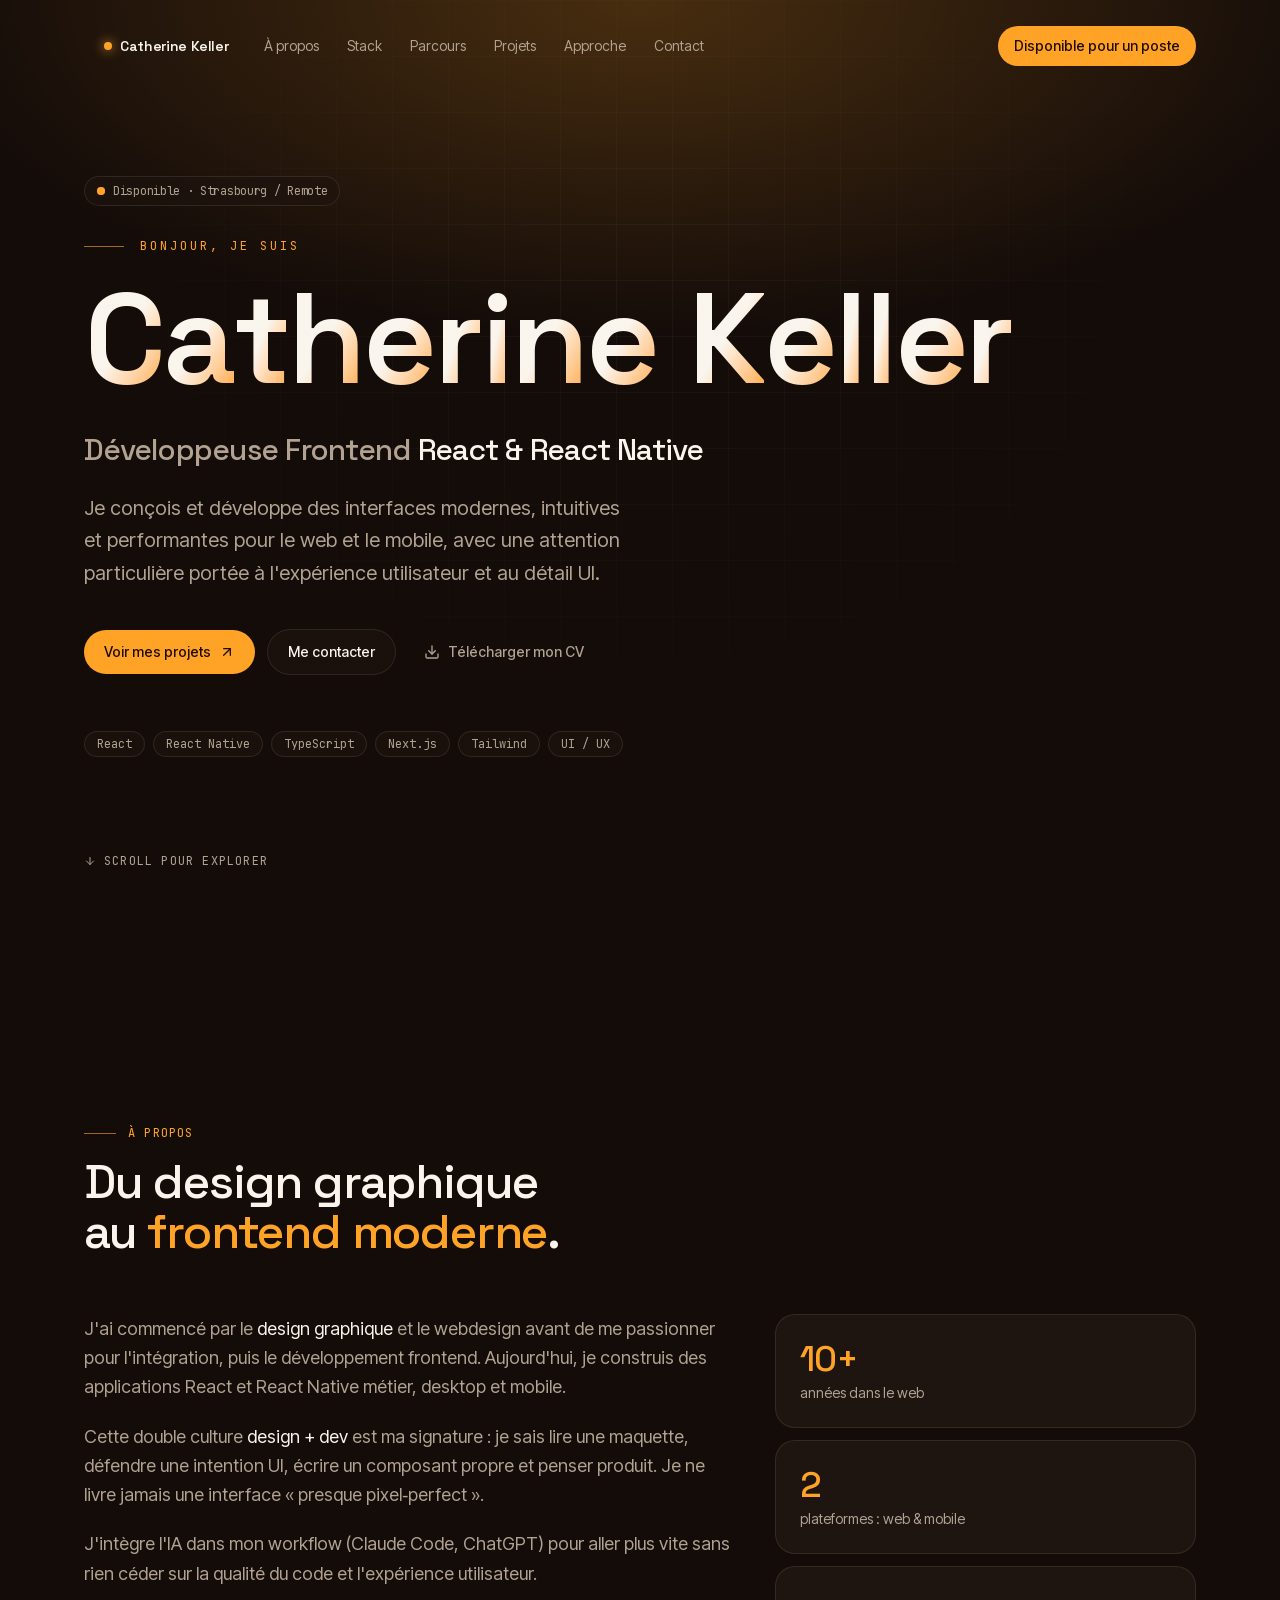
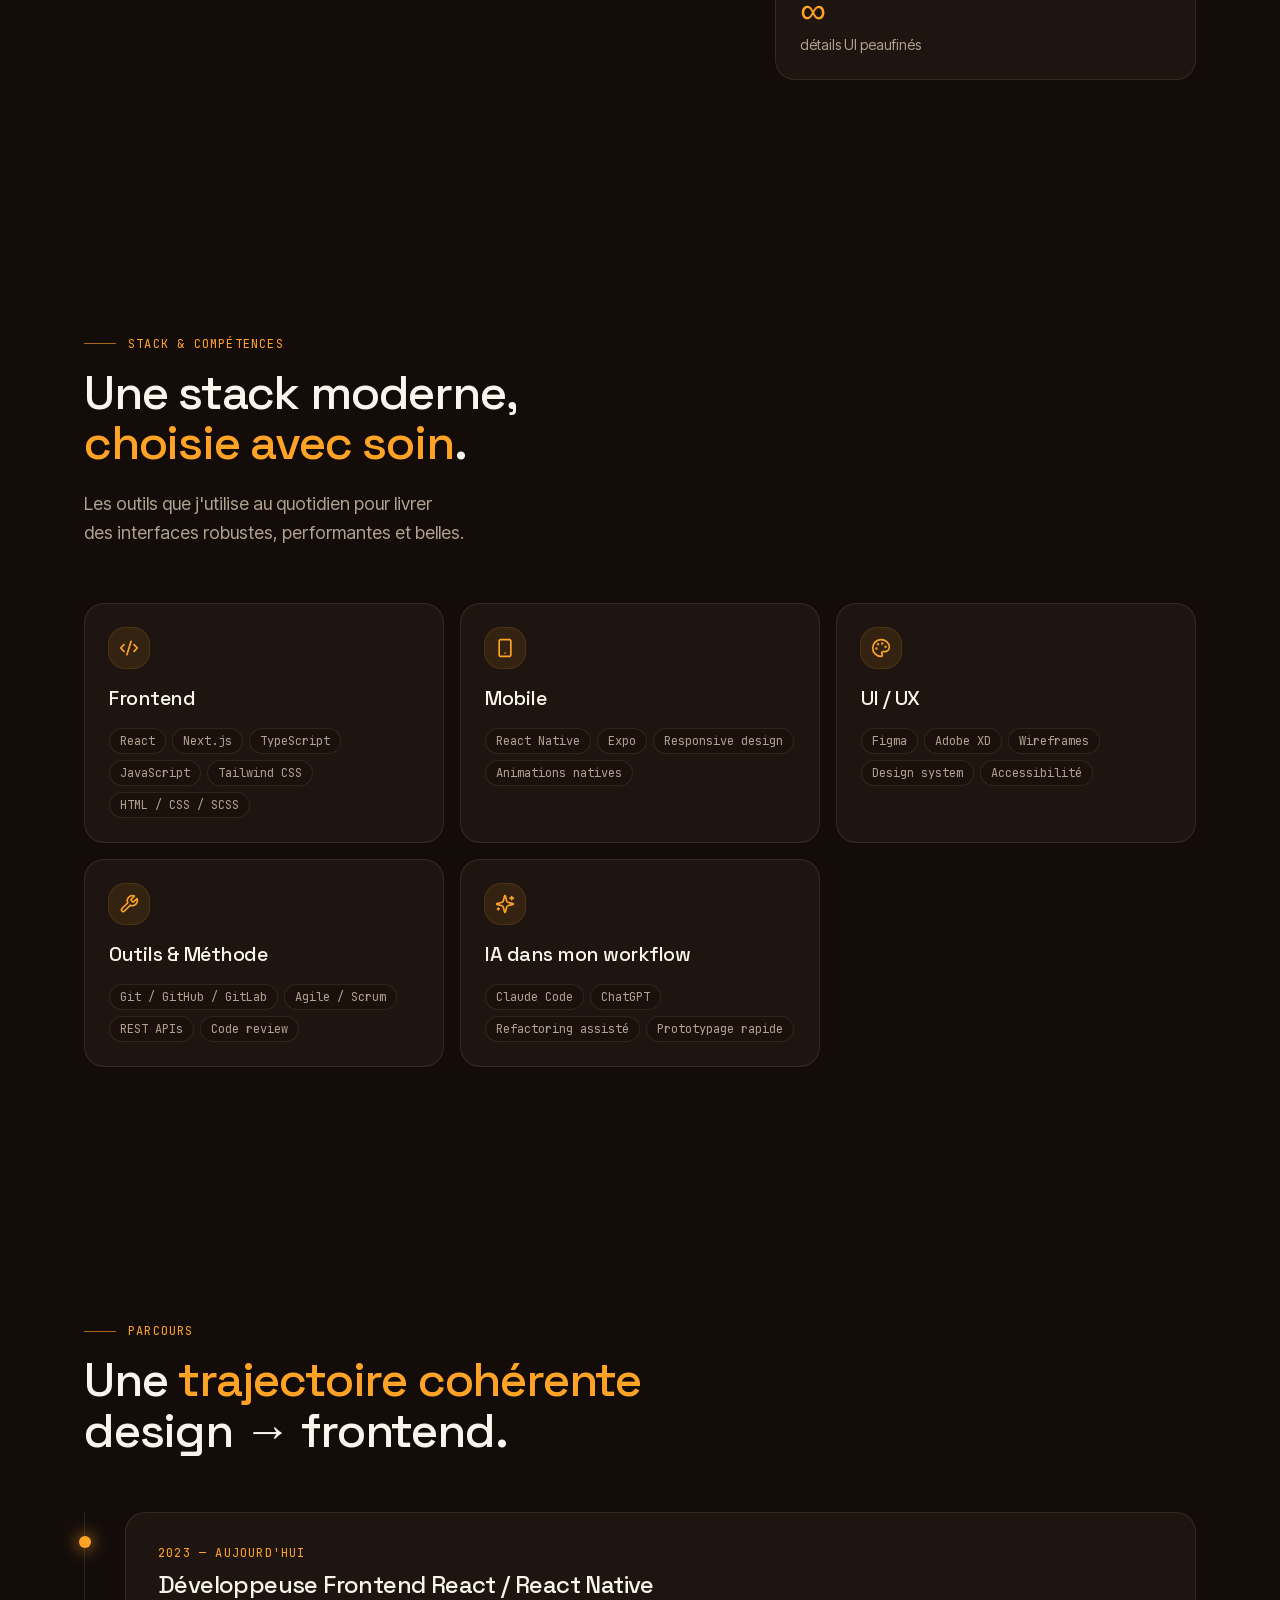
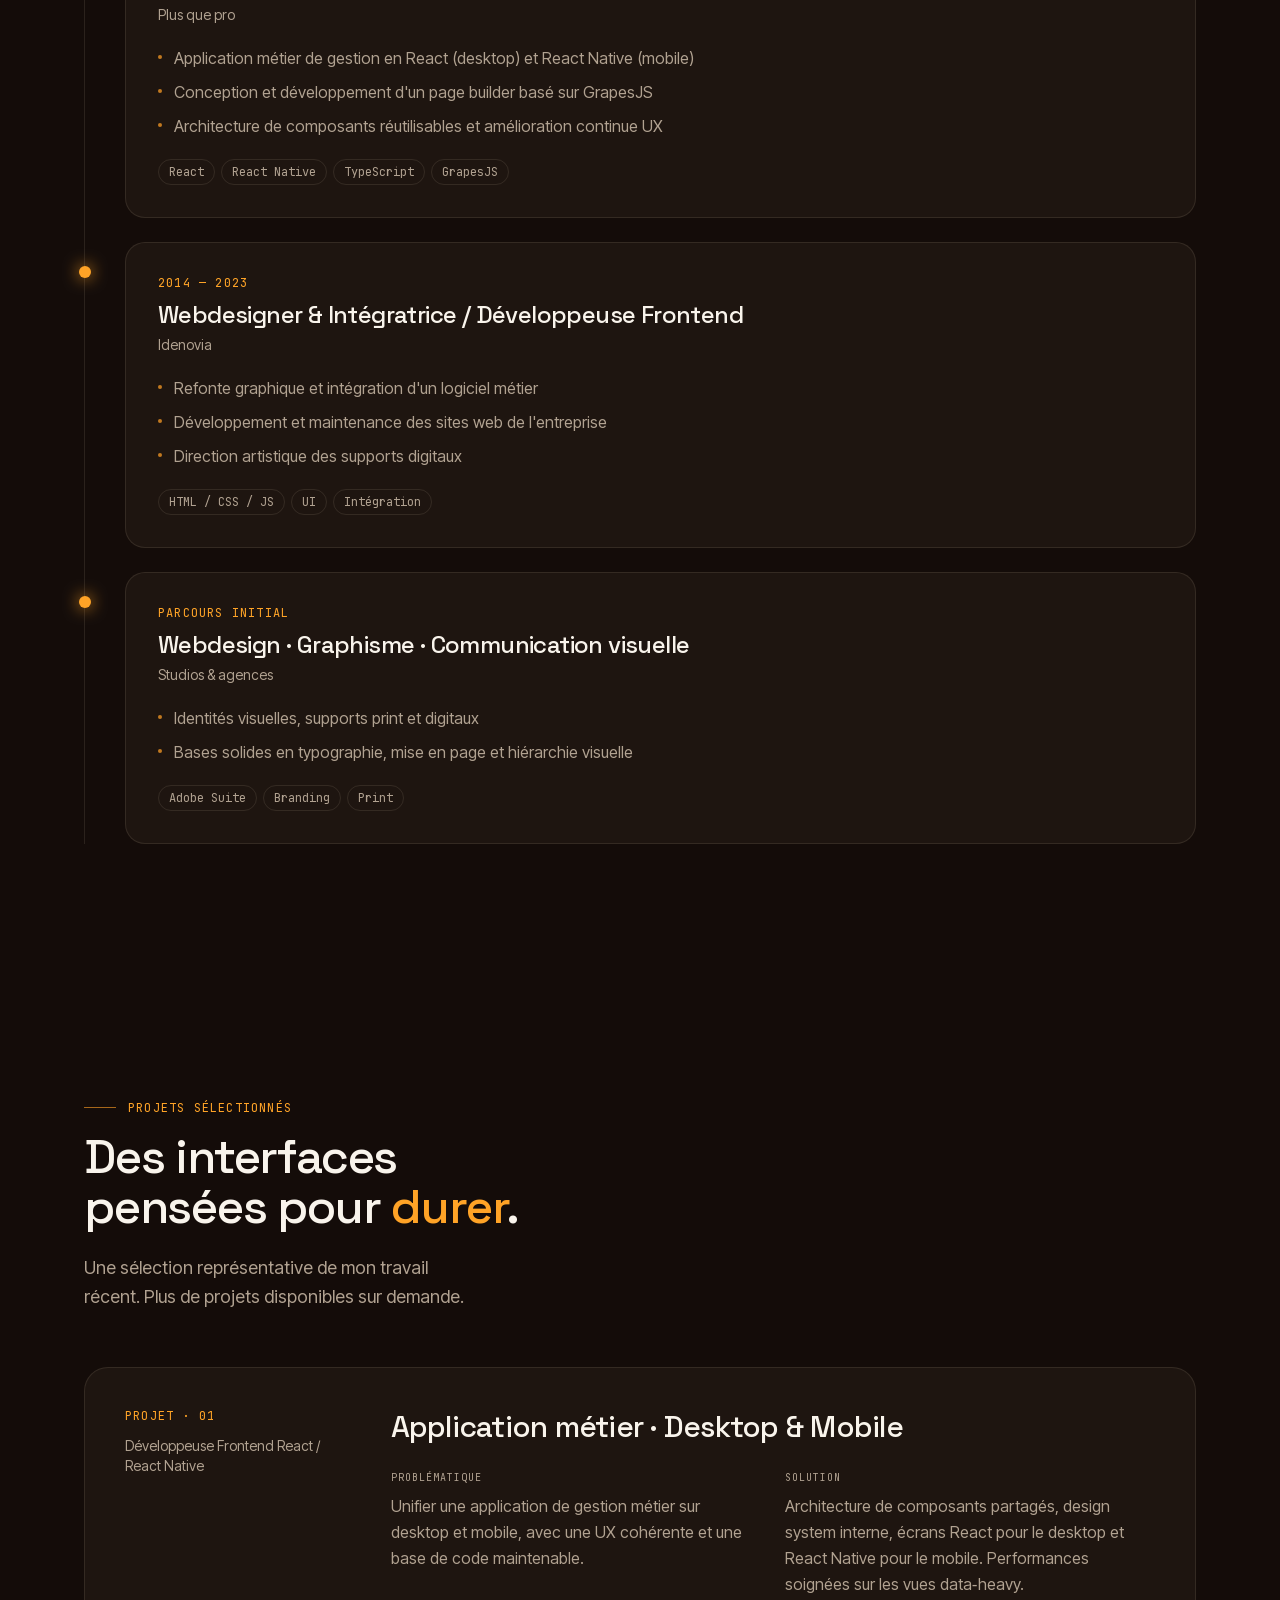
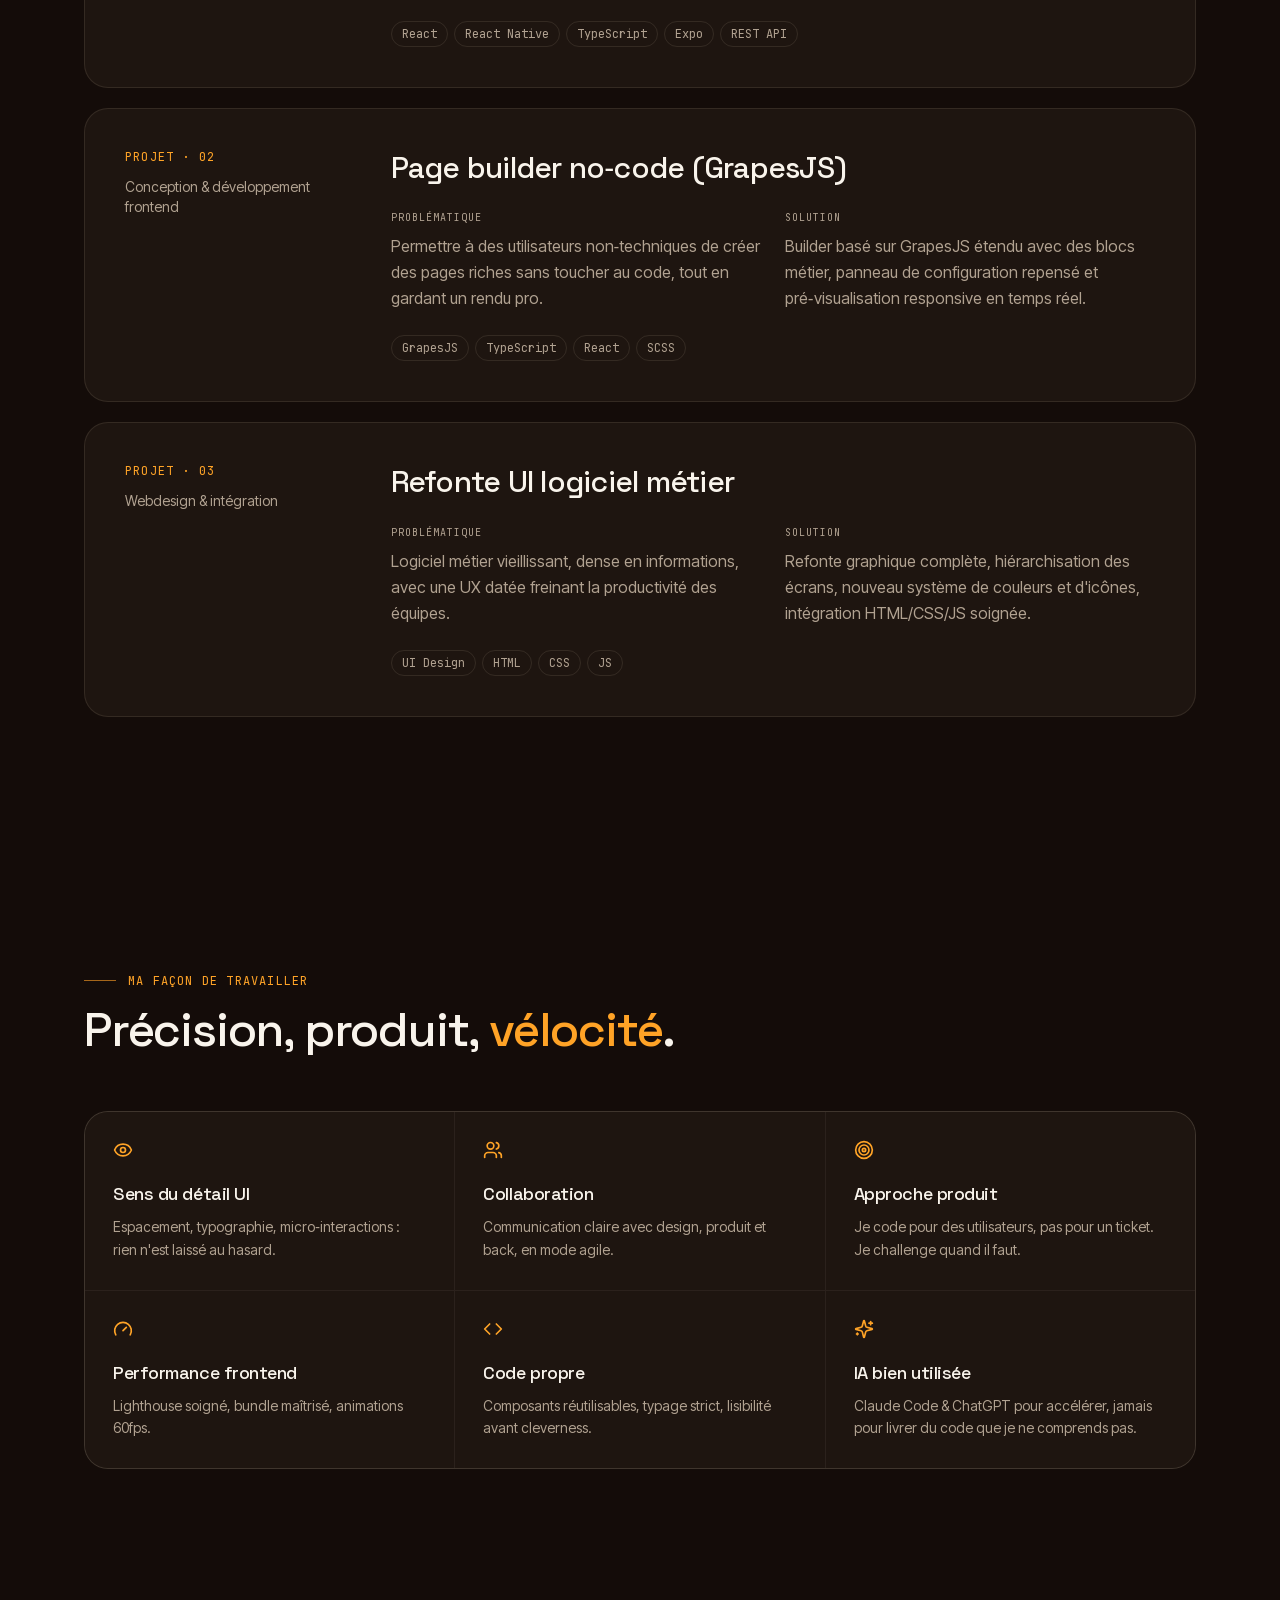
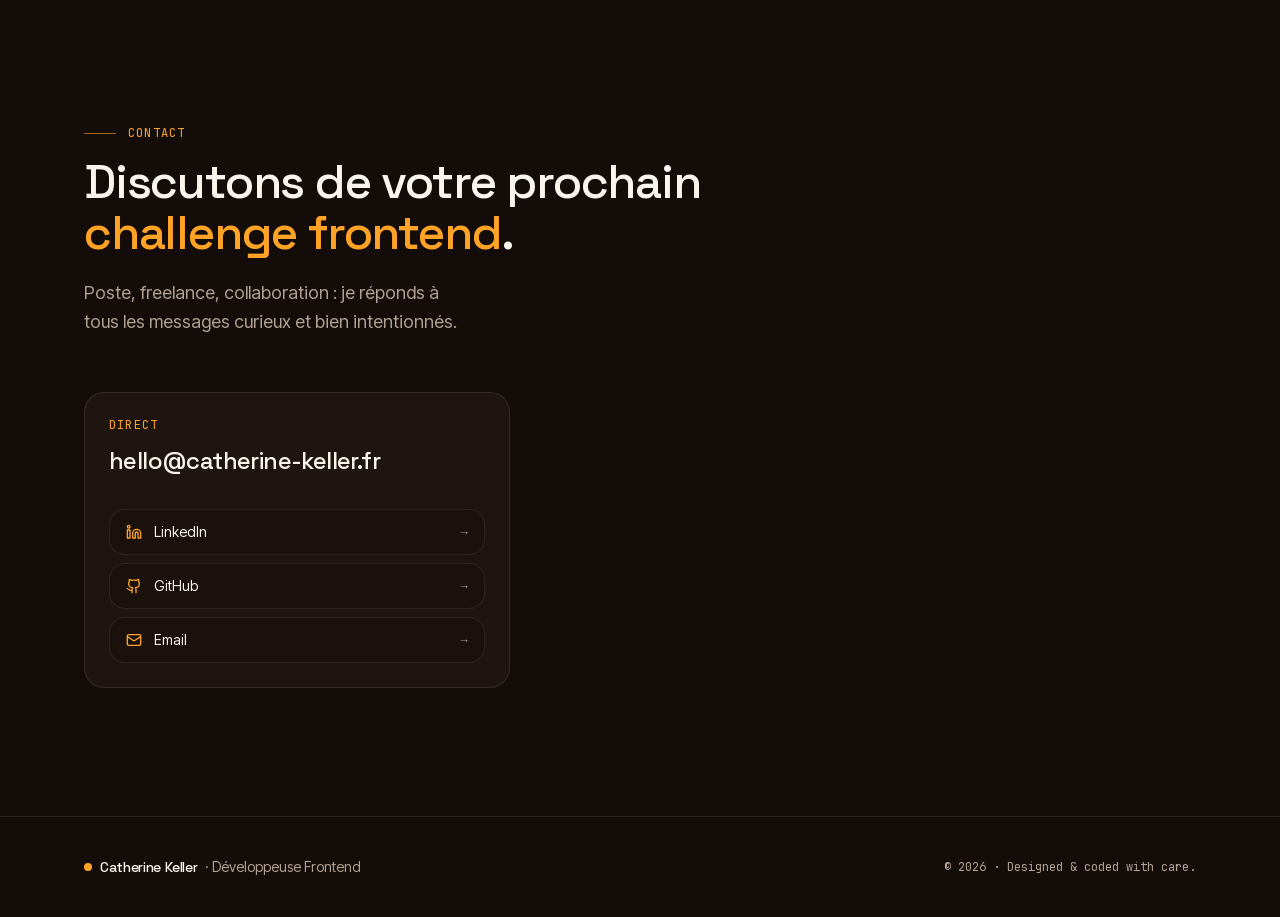
==== index.html @ ac1ab7ee "deploy" ====
<!DOCTYPE html><!--P5K2t6XSjUh06cWUoHFzq--><html lang="fr" class="__variable_c22fe1 __variable_cf896d __variable_e896d9"><head><meta charSet="utf-8"/><meta name="viewport" content="width=device-width, initial-scale=1"/><link rel="stylesheet" href="/_next/static/css/1a456ec81d548093.css" data-precedence="next"/><link rel="stylesheet" href="/_next/static/css/4a4f6c7b2b5b0bfa.css" data-precedence="next"/><link rel="preload" as="script" fetchPriority="low" href="/_next/static/chunks/webpack-dc6f586f8ed90c13.js"/><script src="/_next/static/chunks/4bd1b696-c023c6e3521b1417.js" async=""></script><script src="/_next/static/chunks/255-d47fd57964443afe.js" async=""></script><script src="/_next/static/chunks/main-app-84abf9d66a175f68.js" async=""></script><script src="/_next/static/chunks/542-03720f338c9b502b.js" async=""></script><script src="/_next/static/chunks/app/page-eb3edb262b27b949.js" async=""></script><title>Catherine Keller - Dévelopeuse Frontend</title><meta name="description" content="Développeuse Frontend React &amp; React Native. Strasbourg / Remote."/><meta property="og:title" content="Catherine Keller - Dévelopeuse Frontend"/><meta property="og:description" content="Développeuse Frontend React &amp; React Native basée à Strasbourg."/><meta name="twitter:card" content="summary"/><meta name="twitter:title" content="Catherine Keller - Dévelopeuse Frontend"/><meta name="twitter:description" content="Développeuse Frontend React &amp; React Native basée à Strasbourg."/><link rel="icon" href="/favicon.svg"/><script src="/_next/static/chunks/polyfills-42372ed130431b0a.js" noModule=""></script></head><body><div hidden=""><!--$--><!--/$--></div><header class="fixed inset-x-0 top-0 z-50 transition-all duration-300 py-5"><div class="mx-auto flex max-w-6xl items-center justify-between px-5"><div class="flex items-center gap-6 rounded-full px-5 py-2.5 transition-all bg-transparent"><a href="#top" class="flex items-center gap-2 font-display text-sm font-semibold"><span class="size-2 rounded-full bg-primary shadow-[0_0_12px_var(--color-primary)]"></span><span>Catherine Keller</span></a><nav class="hidden items-center gap-1 md:flex"><a href="#about" class="rounded-full px-3 py-1.5 text-sm text-muted-foreground transition-colors hover:bg-surface-elevated hover:text-foreground">À propos</a><a href="#stack" class="rounded-full px-3 py-1.5 text-sm text-muted-foreground transition-colors hover:bg-surface-elevated hover:text-foreground">Stack</a><a href="#experience" class="rounded-full px-3 py-1.5 text-sm text-muted-foreground transition-colors hover:bg-surface-elevated hover:text-foreground">Parcours</a><a href="#work" class="rounded-full px-3 py-1.5 text-sm text-muted-foreground transition-colors hover:bg-surface-elevated hover:text-foreground">Projets</a><a href="#approach" class="rounded-full px-3 py-1.5 text-sm text-muted-foreground transition-colors hover:bg-surface-elevated hover:text-foreground">Approche</a><a href="#contact" class="rounded-full px-3 py-1.5 text-sm text-muted-foreground transition-colors hover:bg-surface-elevated hover:text-foreground">Contact</a></nav></div><a href="#contact" class="hidden rounded-full bg-primary px-4 py-2.5 text-sm font-medium text-primary-foreground transition-all hover:shadow-[0_0_24px_var(--color-primary)] md:inline-flex">Disponible pour un poste</a></div></header><main><section id="top" class="relative overflow-hidden pt-36 pb-24 md:pt-44 md:pb-32"><div class="absolute inset-0 grid-bg" aria-hidden="true"></div><div class="absolute inset-x-0 top-0 h-[800px]" style="background:var(--gradient-hero)" aria-hidden="true"></div><div class="relative mx-auto max-w-6xl px-5"><div class="mb-8 inline-flex items-center gap-2 rounded-full border border-hairline bg-surface/60 px-3 py-1.5 backdrop-blur-md" style="opacity:0;transform:translateY(8px)"><span class="relative flex size-2"><span class="absolute inline-flex h-full w-full animate-ping rounded-full bg-primary opacity-60"></span><span class="relative inline-flex size-2 rounded-full bg-primary"></span></span><span class="font-mono text-xs tracking-tight text-muted-foreground">Disponible · Strasbourg / Remote</span></div><div class="mb-6 flex items-center gap-4" style="opacity:0"><span class="h-px w-10 bg-primary/60"></span><span class="font-mono text-xs uppercase tracking-[0.25em] text-primary">Bonjour, je suis</span></div><h1 aria-label="Catherine Keller" class="font-display text-balance text-[15vw] font-semibold leading-[0.95] tracking-tight sm:text-7xl md:text-8xl lg:text-[128px]"><span class="mr-[0.25em] inline-block whitespace-nowrap"><span class="inline-block bg-gradient-to-br from-foreground via-foreground to-primary bg-clip-text text-transparent" style="opacity:0;transform:translateY(110%)">C</span><span class="inline-block bg-gradient-to-br from-foreground via-foreground to-primary bg-clip-text text-transparent" style="opacity:0;transform:translateY(110%)">a</span><span class="inline-block bg-gradient-to-br from-foreground via-foreground to-primary bg-clip-text text-transparent" style="opacity:0;transform:translateY(110%)">t</span><span class="inline-block bg-gradient-to-br from-foreground via-foreground to-primary bg-clip-text text-transparent" style="opacity:0;transform:translateY(110%)">h</span><span class="inline-block bg-gradient-to-br from-foreground via-foreground to-primary bg-clip-text text-transparent" style="opacity:0;transform:translateY(110%)">e</span><span class="inline-block bg-gradient-to-br from-foreground via-foreground to-primary bg-clip-text text-transparent" style="opacity:0;transform:translateY(110%)">r</span><span class="inline-block bg-gradient-to-br from-foreground via-foreground to-primary bg-clip-text text-transparent" style="opacity:0;transform:translateY(110%)">i</span><span class="inline-block bg-gradient-to-br from-foreground via-foreground to-primary bg-clip-text text-transparent" style="opacity:0;transform:translateY(110%)">n</span><span class="inline-block bg-gradient-to-br from-foreground via-foreground to-primary bg-clip-text text-transparent" style="opacity:0;transform:translateY(110%)">e</span></span><span class="mr-[0.25em] inline-block whitespace-nowrap"><span class="inline-block bg-gradient-to-br from-foreground via-foreground to-primary bg-clip-text text-transparent" style="opacity:0;transform:translateY(110%)">K</span><span class="inline-block bg-gradient-to-br from-foreground via-foreground to-primary bg-clip-text text-transparent" style="opacity:0;transform:translateY(110%)">e</span><span class="inline-block bg-gradient-to-br from-foreground via-foreground to-primary bg-clip-text text-transparent" style="opacity:0;transform:translateY(110%)">l</span><span class="inline-block bg-gradient-to-br from-foreground via-foreground to-primary bg-clip-text text-transparent" style="opacity:0;transform:translateY(110%)">l</span><span class="inline-block bg-gradient-to-br from-foreground via-foreground to-primary bg-clip-text text-transparent" style="opacity:0;transform:translateY(110%)">e</span><span class="inline-block bg-gradient-to-br from-foreground via-foreground to-primary bg-clip-text text-transparent" style="opacity:0;transform:translateY(110%)">r</span></span></h1><div class="mt-8 font-display text-2xl font-medium tracking-tight text-muted-foreground md:text-3xl" style="opacity:0;transform:translateY(16px)">Développeuse Frontend<!-- --> <span class="text-foreground">React &amp; React Native</span></div><p class="mt-6 max-w-2xl text-balance text-lg leading-relaxed text-muted-foreground md:text-xl" style="opacity:0;transform:translateY(16px)">Je conçois et développe des interfaces modernes, intuitives et performantes pour le web et le mobile, avec une attention particulière portée à l&#x27;expérience utilisateur et au détail UI.</p><div class="mt-10 flex flex-wrap items-center gap-3" style="opacity:0;transform:translateY(16px)"><a href="#work" class="group inline-flex items-center gap-2 rounded-full bg-primary px-5 py-3 text-sm font-medium text-primary-foreground transition-all hover:shadow-[0_0_32px_var(--color-primary)]">Voir mes projets<svg xmlns="http://www.w3.org/2000/svg" width="24" height="24" viewBox="0 0 24 24" fill="none" stroke="currentColor" stroke-width="2" stroke-linecap="round" stroke-linejoin="round" class="lucide lucide-arrow-up-right size-4 transition-transform group-hover:translate-x-0.5 group-hover:-translate-y-0.5"><path d="M7 7h10v10"></path><path d="M7 17 17 7"></path></svg></a><a href="#contact" class="inline-flex items-center gap-2 rounded-full border border-hairline bg-surface/60 px-5 py-3 text-sm font-medium backdrop-blur-md transition-colors hover:bg-surface-elevated">Me contacter</a><a href="/catherine-keller-developpeuse-frontend.pdf" class="inline-flex items-center gap-2 rounded-full px-4 py-3 text-sm font-medium text-muted-foreground transition-colors hover:text-foreground"><svg xmlns="http://www.w3.org/2000/svg" width="24" height="24" viewBox="0 0 24 24" fill="none" stroke="currentColor" stroke-width="2" stroke-linecap="round" stroke-linejoin="round" class="lucide lucide-download size-4"><path d="M21 15v4a2 2 0 0 1-2 2H5a2 2 0 0 1-2-2v-4"></path><polyline points="7 10 12 15 17 10"></polyline><line x1="12" x2="12" y1="15" y2="3"></line></svg> Télécharger mon CV</a></div><div class="mt-14 flex flex-wrap gap-2" style="opacity:0"><span class="rounded-full border border-hairline bg-surface/60 px-3 py-1 font-mono text-xs text-muted-foreground backdrop-blur-md" style="opacity:0;transform:translateY(8px)">React</span><span class="rounded-full border border-hairline bg-surface/60 px-3 py-1 font-mono text-xs text-muted-foreground backdrop-blur-md" style="opacity:0;transform:translateY(8px)">React Native</span><span class="rounded-full border border-hairline bg-surface/60 px-3 py-1 font-mono text-xs text-muted-foreground backdrop-blur-md" style="opacity:0;transform:translateY(8px)">TypeScript</span><span class="rounded-full border border-hairline bg-surface/60 px-3 py-1 font-mono text-xs text-muted-foreground backdrop-blur-md" style="opacity:0;transform:translateY(8px)">Next.js</span><span class="rounded-full border border-hairline bg-surface/60 px-3 py-1 font-mono text-xs text-muted-foreground backdrop-blur-md" style="opacity:0;transform:translateY(8px)">Tailwind</span><span class="rounded-full border border-hairline bg-surface/60 px-3 py-1 font-mono text-xs text-muted-foreground backdrop-blur-md" style="opacity:0;transform:translateY(8px)">UI / UX</span></div><div class="mt-24 flex items-center gap-2 font-mono text-xs uppercase tracking-widest text-muted-foreground"><svg xmlns="http://www.w3.org/2000/svg" width="24" height="24" viewBox="0 0 24 24" fill="none" stroke="currentColor" stroke-width="2" stroke-linecap="round" stroke-linejoin="round" class="lucide lucide-arrow-down size-3 animate-bounce"><path d="M12 5v14"></path><path d="m19 12-7 7-7-7"></path></svg> Scroll pour explorer</div></div></section><section id="about" class="relative py-24 md:py-32"><div class="mx-auto max-w-6xl px-5"><div class="mb-14 max-w-2xl" style="opacity:0;transform:translateY(12px)"><div class="mb-4 flex items-center gap-3 font-mono text-xs uppercase tracking-widest text-primary"><span class="h-px w-8 bg-primary/60"></span>À propos</div><h2 class="font-display text-balance text-4xl font-medium leading-[1.05] tracking-tight md:text-5xl">Du design graphique au <span class="text-primary">frontend moderne</span>.</h2></div><div class="grid gap-10 md:grid-cols-5"><div class="space-y-5 text-lg leading-relaxed text-muted-foreground md:col-span-3"><p>J&#x27;ai commencé par le <span class="text-foreground">design graphique</span> <!-- -->et le webdesign avant de me passionner pour l&#x27;intégration, puis le développement frontend. Aujourd&#x27;hui, je construis des applications React et React Native métier, desktop et mobile.</p><p>Cette double culture <span class="text-foreground">design + dev</span> est ma signature : je sais lire une maquette, défendre une intention UI, écrire un composant propre et penser produit. Je ne livre jamais une interface « presque pixel‑perfect ».</p><p>J&#x27;intègre l&#x27;IA dans mon workflow (Claude Code, ChatGPT) pour aller plus vite sans rien céder sur la qualité du code et l&#x27;expérience utilisateur.</p></div><div class="md:col-span-2"><div class="grid gap-3"><div class="hairline rounded-2xl bg-surface p-6 transition-colors hover:bg-surface-elevated"><div class="font-display text-4xl font-medium text-primary">10+</div><div class="mt-1 text-sm text-muted-foreground">années dans le web</div></div><div class="hairline rounded-2xl bg-surface p-6 transition-colors hover:bg-surface-elevated"><div class="font-display text-4xl font-medium text-primary">2</div><div class="mt-1 text-sm text-muted-foreground">plateformes : web &amp; mobile</div></div><div class="hairline rounded-2xl bg-surface p-6 transition-colors hover:bg-surface-elevated"><div class="font-display text-4xl font-medium text-primary">∞</div><div class="mt-1 text-sm text-muted-foreground">détails UI peaufinés</div></div></div></div></div></div></section><section id="stack" class="relative py-24 md:py-32"><div class="mx-auto max-w-6xl px-5"><div class="mb-14 max-w-2xl" style="opacity:0;transform:translateY(12px)"><div class="mb-4 flex items-center gap-3 font-mono text-xs uppercase tracking-widest text-primary"><span class="h-px w-8 bg-primary/60"></span>Stack &amp; Compétences</div><h2 class="font-display text-balance text-4xl font-medium leading-[1.05] tracking-tight md:text-5xl">Une stack moderne, <span class="text-primary">choisie avec soin</span>.</h2><p class="mt-5 text-balance text-lg leading-relaxed text-muted-foreground">Les outils que j&#x27;utilise au quotidien pour livrer des interfaces robustes, performantes et belles.</p></div><div class="grid gap-4 sm:grid-cols-2 lg:grid-cols-3"><div class="group hairline relative overflow-hidden rounded-2xl bg-surface p-6 transition-all hover:bg-surface-elevated "><div class="absolute -right-12 -top-12 size-40 opacity-0 transition-opacity duration-500 group-hover:opacity-100" style="background:var(--gradient-glow)" aria-hidden="true"></div><div class="relative"><div class="mb-4 inline-flex size-10 items-center justify-center rounded-xl bg-primary/10 text-primary ring-1 ring-primary/20"><svg xmlns="http://www.w3.org/2000/svg" width="24" height="24" viewBox="0 0 24 24" fill="none" stroke="currentColor" stroke-width="2" stroke-linecap="round" stroke-linejoin="round" class="lucide lucide-code-xml size-5"><path d="m18 16 4-4-4-4"></path><path d="m6 8-4 4 4 4"></path><path d="m14.5 4-5 16"></path></svg></div><h3 class="font-display text-xl font-medium">Frontend</h3><ul class="mt-4 flex flex-wrap gap-1.5"><li class="rounded-full border border-hairline bg-background/40 px-2.5 py-1 font-mono text-xs text-muted-foreground">React</li><li class="rounded-full border border-hairline bg-background/40 px-2.5 py-1 font-mono text-xs text-muted-foreground">Next.js</li><li class="rounded-full border border-hairline bg-background/40 px-2.5 py-1 font-mono text-xs text-muted-foreground">TypeScript</li><li class="rounded-full border border-hairline bg-background/40 px-2.5 py-1 font-mono text-xs text-muted-foreground">JavaScript</li><li class="rounded-full border border-hairline bg-background/40 px-2.5 py-1 font-mono text-xs text-muted-foreground">Tailwind CSS</li><li class="rounded-full border border-hairline bg-background/40 px-2.5 py-1 font-mono text-xs text-muted-foreground">HTML / CSS / SCSS</li></ul></div></div><div class="group hairline relative overflow-hidden rounded-2xl bg-surface p-6 transition-all hover:bg-surface-elevated "><div class="absolute -right-12 -top-12 size-40 opacity-0 transition-opacity duration-500 group-hover:opacity-100" style="background:var(--gradient-glow)" aria-hidden="true"></div><div class="relative"><div class="mb-4 inline-flex size-10 items-center justify-center rounded-xl bg-primary/10 text-primary ring-1 ring-primary/20"><svg xmlns="http://www.w3.org/2000/svg" width="24" height="24" viewBox="0 0 24 24" fill="none" stroke="currentColor" stroke-width="2" stroke-linecap="round" stroke-linejoin="round" class="lucide lucide-smartphone size-5"><rect width="14" height="20" x="5" y="2" rx="2" ry="2"></rect><path d="M12 18h.01"></path></svg></div><h3 class="font-display text-xl font-medium">Mobile</h3><ul class="mt-4 flex flex-wrap gap-1.5"><li class="rounded-full border border-hairline bg-background/40 px-2.5 py-1 font-mono text-xs text-muted-foreground">React Native</li><li class="rounded-full border border-hairline bg-background/40 px-2.5 py-1 font-mono text-xs text-muted-foreground">Expo</li><li class="rounded-full border border-hairline bg-background/40 px-2.5 py-1 font-mono text-xs text-muted-foreground">Responsive design</li><li class="rounded-full border border-hairline bg-background/40 px-2.5 py-1 font-mono text-xs text-muted-foreground">Animations natives</li></ul></div></div><div class="group hairline relative overflow-hidden rounded-2xl bg-surface p-6 transition-all hover:bg-surface-elevated "><div class="absolute -right-12 -top-12 size-40 opacity-0 transition-opacity duration-500 group-hover:opacity-100" style="background:var(--gradient-glow)" aria-hidden="true"></div><div class="relative"><div class="mb-4 inline-flex size-10 items-center justify-center rounded-xl bg-primary/10 text-primary ring-1 ring-primary/20"><svg xmlns="http://www.w3.org/2000/svg" width="24" height="24" viewBox="0 0 24 24" fill="none" stroke="currentColor" stroke-width="2" stroke-linecap="round" stroke-linejoin="round" class="lucide lucide-palette size-5"><circle cx="13.5" cy="6.5" r=".5" fill="currentColor"></circle><circle cx="17.5" cy="10.5" r=".5" fill="currentColor"></circle><circle cx="8.5" cy="7.5" r=".5" fill="currentColor"></circle><circle cx="6.5" cy="12.5" r=".5" fill="currentColor"></circle><path d="M12 2C6.5 2 2 6.5 2 12s4.5 10 10 10c.926 0 1.648-.746 1.648-1.688 0-.437-.18-.835-.437-1.125-.29-.289-.438-.652-.438-1.125a1.64 1.64 0 0 1 1.668-1.668h1.996c3.051 0 5.555-2.503 5.555-5.554C21.965 6.012 17.461 2 12 2z"></path></svg></div><h3 class="font-display text-xl font-medium">UI / UX</h3><ul class="mt-4 flex flex-wrap gap-1.5"><li class="rounded-full border border-hairline bg-background/40 px-2.5 py-1 font-mono text-xs text-muted-foreground">Figma</li><li class="rounded-full border border-hairline bg-background/40 px-2.5 py-1 font-mono text-xs text-muted-foreground">Adobe XD</li><li class="rounded-full border border-hairline bg-background/40 px-2.5 py-1 font-mono text-xs text-muted-foreground">Wireframes</li><li class="rounded-full border border-hairline bg-background/40 px-2.5 py-1 font-mono text-xs text-muted-foreground">Design system</li><li class="rounded-full border border-hairline bg-background/40 px-2.5 py-1 font-mono text-xs text-muted-foreground">Accessibilité</li></ul></div></div><div class="group hairline relative overflow-hidden rounded-2xl bg-surface p-6 transition-all hover:bg-surface-elevated "><div class="absolute -right-12 -top-12 size-40 opacity-0 transition-opacity duration-500 group-hover:opacity-100" style="background:var(--gradient-glow)" aria-hidden="true"></div><div class="relative"><div class="mb-4 inline-flex size-10 items-center justify-center rounded-xl bg-primary/10 text-primary ring-1 ring-primary/20"><svg xmlns="http://www.w3.org/2000/svg" width="24" height="24" viewBox="0 0 24 24" fill="none" stroke="currentColor" stroke-width="2" stroke-linecap="round" stroke-linejoin="round" class="lucide lucide-wrench size-5"><path d="M14.7 6.3a1 1 0 0 0 0 1.4l1.6 1.6a1 1 0 0 0 1.4 0l3.77-3.77a6 6 0 0 1-7.94 7.94l-6.91 6.91a2.12 2.12 0 0 1-3-3l6.91-6.91a6 6 0 0 1 7.94-7.94l-3.76 3.76z"></path></svg></div><h3 class="font-display text-xl font-medium">Outils &amp; Méthode</h3><ul class="mt-4 flex flex-wrap gap-1.5"><li class="rounded-full border border-hairline bg-background/40 px-2.5 py-1 font-mono text-xs text-muted-foreground">Git / GitHub / GitLab</li><li class="rounded-full border border-hairline bg-background/40 px-2.5 py-1 font-mono text-xs text-muted-foreground">Agile / Scrum</li><li class="rounded-full border border-hairline bg-background/40 px-2.5 py-1 font-mono text-xs text-muted-foreground">REST APIs</li><li class="rounded-full border border-hairline bg-background/40 px-2.5 py-1 font-mono text-xs text-muted-foreground">Code review</li></ul></div></div><div class="group hairline relative overflow-hidden rounded-2xl bg-surface p-6 transition-all hover:bg-surface-elevated lg:col-span-1"><div class="absolute -right-12 -top-12 size-40 opacity-0 transition-opacity duration-500 group-hover:opacity-100" style="background:var(--gradient-glow)" aria-hidden="true"></div><div class="relative"><div class="mb-4 inline-flex size-10 items-center justify-center rounded-xl bg-primary/10 text-primary ring-1 ring-primary/20"><svg xmlns="http://www.w3.org/2000/svg" width="24" height="24" viewBox="0 0 24 24" fill="none" stroke="currentColor" stroke-width="2" stroke-linecap="round" stroke-linejoin="round" class="lucide lucide-sparkles size-5"><path d="M9.937 15.5A2 2 0 0 0 8.5 14.063l-6.135-1.582a.5.5 0 0 1 0-.962L8.5 9.936A2 2 0 0 0 9.937 8.5l1.582-6.135a.5.5 0 0 1 .963 0L14.063 8.5A2 2 0 0 0 15.5 9.937l6.135 1.581a.5.5 0 0 1 0 .964L15.5 14.063a2 2 0 0 0-1.437 1.437l-1.582 6.135a.5.5 0 0 1-.963 0z"></path><path d="M20 3v4"></path><path d="M22 5h-4"></path><path d="M4 17v2"></path><path d="M5 18H3"></path></svg></div><h3 class="font-display text-xl font-medium">IA dans mon workflow</h3><ul class="mt-4 flex flex-wrap gap-1.5"><li class="rounded-full border border-hairline bg-background/40 px-2.5 py-1 font-mono text-xs text-muted-foreground">Claude Code</li><li class="rounded-full border border-hairline bg-background/40 px-2.5 py-1 font-mono text-xs text-muted-foreground">ChatGPT</li><li class="rounded-full border border-hairline bg-background/40 px-2.5 py-1 font-mono text-xs text-muted-foreground">Refactoring assisté</li><li class="rounded-full border border-hairline bg-background/40 px-2.5 py-1 font-mono text-xs text-muted-foreground">Prototypage rapide</li></ul></div></div></div></div></section><section id="experience" class="relative py-24 md:py-32"><div class="mx-auto max-w-6xl px-5"><div class="mb-14 max-w-2xl" style="opacity:0;transform:translateY(12px)"><div class="mb-4 flex items-center gap-3 font-mono text-xs uppercase tracking-widest text-primary"><span class="h-px w-8 bg-primary/60"></span>Parcours</div><h2 class="font-display text-balance text-4xl font-medium leading-[1.05] tracking-tight md:text-5xl">Une <span class="text-primary">trajectoire cohérente</span> design → frontend.</h2></div><ol class="relative space-y-6 border-l border-hairline pl-6 md:pl-10"><li class="relative"><span class="absolute -left-[30px] top-6 size-3 rounded-full bg-primary shadow-[0_0_16px_var(--color-primary)] md:-left-[46px]"></span><div class="hairline rounded-2xl bg-surface p-6 transition-colors hover:bg-surface-elevated md:p-8"><div class="flex flex-wrap items-baseline justify-between gap-3"><div><div class="font-mono text-xs uppercase tracking-widest text-primary">2023 — Aujourd&#x27;hui</div><h3 class="mt-2 font-display text-2xl font-medium">Développeuse Frontend React / React Native</h3><div class="mt-1 text-sm text-muted-foreground">Plus que pro</div></div></div><ul class="mt-5 space-y-2 text-muted-foreground"><li class="flex gap-3 leading-relaxed"><span class="mt-2.5 size-1 shrink-0 rounded-full bg-primary/70"></span>Application métier de gestion en React (desktop) et React Native (mobile)</li><li class="flex gap-3 leading-relaxed"><span class="mt-2.5 size-1 shrink-0 rounded-full bg-primary/70"></span>Conception et développement d&#x27;un page builder basé sur GrapesJS</li><li class="flex gap-3 leading-relaxed"><span class="mt-2.5 size-1 shrink-0 rounded-full bg-primary/70"></span>Architecture de composants réutilisables et amélioration continue UX</li></ul><div class="mt-5 flex flex-wrap gap-1.5"><span class="rounded-full border border-hairline px-2.5 py-1 font-mono text-xs text-muted-foreground">React</span><span class="rounded-full border border-hairline px-2.5 py-1 font-mono text-xs text-muted-foreground">React Native</span><span class="rounded-full border border-hairline px-2.5 py-1 font-mono text-xs text-muted-foreground">TypeScript</span><span class="rounded-full border border-hairline px-2.5 py-1 font-mono text-xs text-muted-foreground">GrapesJS</span></div></div></li><li class="relative"><span class="absolute -left-[30px] top-6 size-3 rounded-full bg-primary shadow-[0_0_16px_var(--color-primary)] md:-left-[46px]"></span><div class="hairline rounded-2xl bg-surface p-6 transition-colors hover:bg-surface-elevated md:p-8"><div class="flex flex-wrap items-baseline justify-between gap-3"><div><div class="font-mono text-xs uppercase tracking-widest text-primary">2014 — 2023</div><h3 class="mt-2 font-display text-2xl font-medium">Webdesigner &amp; Intégratrice / Développeuse Frontend</h3><div class="mt-1 text-sm text-muted-foreground">Idenovia</div></div></div><ul class="mt-5 space-y-2 text-muted-foreground"><li class="flex gap-3 leading-relaxed"><span class="mt-2.5 size-1 shrink-0 rounded-full bg-primary/70"></span>Refonte graphique et intégration d&#x27;un logiciel métier</li><li class="flex gap-3 leading-relaxed"><span class="mt-2.5 size-1 shrink-0 rounded-full bg-primary/70"></span>Développement et maintenance des sites web de l&#x27;entreprise</li><li class="flex gap-3 leading-relaxed"><span class="mt-2.5 size-1 shrink-0 rounded-full bg-primary/70"></span>Direction artistique des supports digitaux</li></ul><div class="mt-5 flex flex-wrap gap-1.5"><span class="rounded-full border border-hairline px-2.5 py-1 font-mono text-xs text-muted-foreground">HTML / CSS / JS</span><span class="rounded-full border border-hairline px-2.5 py-1 font-mono text-xs text-muted-foreground">UI</span><span class="rounded-full border border-hairline px-2.5 py-1 font-mono text-xs text-muted-foreground">Intégration</span></div></div></li><li class="relative"><span class="absolute -left-[30px] top-6 size-3 rounded-full bg-primary shadow-[0_0_16px_var(--color-primary)] md:-left-[46px]"></span><div class="hairline rounded-2xl bg-surface p-6 transition-colors hover:bg-surface-elevated md:p-8"><div class="flex flex-wrap items-baseline justify-between gap-3"><div><div class="font-mono text-xs uppercase tracking-widest text-primary">Parcours initial</div><h3 class="mt-2 font-display text-2xl font-medium">Webdesign · Graphisme · Communication visuelle</h3><div class="mt-1 text-sm text-muted-foreground">Studios &amp; agences</div></div></div><ul class="mt-5 space-y-2 text-muted-foreground"><li class="flex gap-3 leading-relaxed"><span class="mt-2.5 size-1 shrink-0 rounded-full bg-primary/70"></span>Identités visuelles, supports print et digitaux</li><li class="flex gap-3 leading-relaxed"><span class="mt-2.5 size-1 shrink-0 rounded-full bg-primary/70"></span>Bases solides en typographie, mise en page et hiérarchie visuelle</li></ul><div class="mt-5 flex flex-wrap gap-1.5"><span class="rounded-full border border-hairline px-2.5 py-1 font-mono text-xs text-muted-foreground">Adobe Suite</span><span class="rounded-full border border-hairline px-2.5 py-1 font-mono text-xs text-muted-foreground">Branding</span><span class="rounded-full border border-hairline px-2.5 py-1 font-mono text-xs text-muted-foreground">Print</span></div></div></li></ol></div></section><section id="work" class="relative py-24 md:py-32"><div class="mx-auto max-w-6xl px-5"><div class="mb-14 max-w-2xl" style="opacity:0;transform:translateY(12px)"><div class="mb-4 flex items-center gap-3 font-mono text-xs uppercase tracking-widest text-primary"><span class="h-px w-8 bg-primary/60"></span>Projets sélectionnés</div><h2 class="font-display text-balance text-4xl font-medium leading-[1.05] tracking-tight md:text-5xl">Des interfaces pensées pour <span class="text-primary">durer</span>.</h2><p class="mt-5 text-balance text-lg leading-relaxed text-muted-foreground">Une sélection représentative de mon travail récent. Plus de projets disponibles sur demande.</p></div><div class="grid gap-5"><article class="group hairline relative overflow-hidden rounded-3xl bg-surface p-6 transition-all hover:bg-surface-elevated md:p-10"><div class="pointer-events-none absolute inset-0 bg-gradient-to-br from-emerald-400/30 to-transparent opacity-0 transition-opacity duration-500 group-hover:opacity-100" aria-hidden="true"></div><div class="relative grid gap-8 md:grid-cols-12"><div class="md:col-span-3"><div class="font-mono text-xs uppercase tracking-widest text-primary">Projet · <!-- -->01</div><div class="mt-3 text-sm text-muted-foreground">Développeuse Frontend React / React Native</div><div class="mt-6 flex gap-2 opacity-70 transition-opacity group-hover:opacity-100"></div></div><div class="md:col-span-9"><h3 class="font-display text-2xl font-medium leading-tight md:text-3xl">Application métier · Desktop &amp; Mobile</h3><div class="mt-6 grid gap-6 md:grid-cols-2"><div><div class="font-mono text-[10px] uppercase tracking-widest text-muted-foreground">Problématique</div><p class="mt-2 leading-relaxed text-muted-foreground">Unifier une application de gestion métier sur desktop et mobile, avec une UX cohérente et une base de code maintenable.</p></div><div><div class="font-mono text-[10px] uppercase tracking-widest text-muted-foreground">Solution</div><p class="mt-2 leading-relaxed text-muted-foreground">Architecture de composants partagés, design system interne, écrans React pour le desktop et React Native pour le mobile. Performances soignées sur les vues data‑heavy.</p></div></div><div class="mt-6 flex flex-wrap gap-1.5"><span class="rounded-full border border-hairline px-2.5 py-1 font-mono text-xs text-muted-foreground">React</span><span class="rounded-full border border-hairline px-2.5 py-1 font-mono text-xs text-muted-foreground">React Native</span><span class="rounded-full border border-hairline px-2.5 py-1 font-mono text-xs text-muted-foreground">TypeScript</span><span class="rounded-full border border-hairline px-2.5 py-1 font-mono text-xs text-muted-foreground">Expo</span><span class="rounded-full border border-hairline px-2.5 py-1 font-mono text-xs text-muted-foreground">REST API</span></div></div></div></article><article class="group hairline relative overflow-hidden rounded-3xl bg-surface p-6 transition-all hover:bg-surface-elevated md:p-10"><div class="pointer-events-none absolute inset-0 bg-gradient-to-br from-cyan-400/25 to-transparent opacity-0 transition-opacity duration-500 group-hover:opacity-100" aria-hidden="true"></div><div class="relative grid gap-8 md:grid-cols-12"><div class="md:col-span-3"><div class="font-mono text-xs uppercase tracking-widest text-primary">Projet · <!-- -->02</div><div class="mt-3 text-sm text-muted-foreground">Conception &amp; développement frontend</div><div class="mt-6 flex gap-2 opacity-70 transition-opacity group-hover:opacity-100"></div></div><div class="md:col-span-9"><h3 class="font-display text-2xl font-medium leading-tight md:text-3xl">Page builder no‑code (GrapesJS)</h3><div class="mt-6 grid gap-6 md:grid-cols-2"><div><div class="font-mono text-[10px] uppercase tracking-widest text-muted-foreground">Problématique</div><p class="mt-2 leading-relaxed text-muted-foreground">Permettre à des utilisateurs non‑techniques de créer des pages riches sans toucher au code, tout en gardant un rendu pro.</p></div><div><div class="font-mono text-[10px] uppercase tracking-widest text-muted-foreground">Solution</div><p class="mt-2 leading-relaxed text-muted-foreground">Builder basé sur GrapesJS étendu avec des blocs métier, panneau de configuration repensé et pré‑visualisation responsive en temps réel.</p></div></div><div class="mt-6 flex flex-wrap gap-1.5"><span class="rounded-full border border-hairline px-2.5 py-1 font-mono text-xs text-muted-foreground">GrapesJS</span><span class="rounded-full border border-hairline px-2.5 py-1 font-mono text-xs text-muted-foreground">TypeScript</span><span class="rounded-full border border-hairline px-2.5 py-1 font-mono text-xs text-muted-foreground">React</span><span class="rounded-full border border-hairline px-2.5 py-1 font-mono text-xs text-muted-foreground">SCSS</span></div></div></div></article><article class="group hairline relative overflow-hidden rounded-3xl bg-surface p-6 transition-all hover:bg-surface-elevated md:p-10"><div class="pointer-events-none absolute inset-0 bg-gradient-to-br from-violet-400/25 to-transparent opacity-0 transition-opacity duration-500 group-hover:opacity-100" aria-hidden="true"></div><div class="relative grid gap-8 md:grid-cols-12"><div class="md:col-span-3"><div class="font-mono text-xs uppercase tracking-widest text-primary">Projet · <!-- -->03</div><div class="mt-3 text-sm text-muted-foreground">Webdesign &amp; intégration</div><div class="mt-6 flex gap-2 opacity-70 transition-opacity group-hover:opacity-100"></div></div><div class="md:col-span-9"><h3 class="font-display text-2xl font-medium leading-tight md:text-3xl">Refonte UI logiciel métier</h3><div class="mt-6 grid gap-6 md:grid-cols-2"><div><div class="font-mono text-[10px] uppercase tracking-widest text-muted-foreground">Problématique</div><p class="mt-2 leading-relaxed text-muted-foreground">Logiciel métier vieillissant, dense en informations, avec une UX datée freinant la productivité des équipes.</p></div><div><div class="font-mono text-[10px] uppercase tracking-widest text-muted-foreground">Solution</div><p class="mt-2 leading-relaxed text-muted-foreground">Refonte graphique complète, hiérarchisation des écrans, nouveau système de couleurs et d&#x27;icônes, intégration HTML/CSS/JS soignée.</p></div></div><div class="mt-6 flex flex-wrap gap-1.5"><span class="rounded-full border border-hairline px-2.5 py-1 font-mono text-xs text-muted-foreground">UI Design</span><span class="rounded-full border border-hairline px-2.5 py-1 font-mono text-xs text-muted-foreground">HTML</span><span class="rounded-full border border-hairline px-2.5 py-1 font-mono text-xs text-muted-foreground">CSS</span><span class="rounded-full border border-hairline px-2.5 py-1 font-mono text-xs text-muted-foreground">JS</span></div></div></div></article></div></div></section><section id="approach" class="relative py-24 md:py-32"><div class="mx-auto max-w-6xl px-5"><div class="mb-14 max-w-2xl" style="opacity:0;transform:translateY(12px)"><div class="mb-4 flex items-center gap-3 font-mono text-xs uppercase tracking-widest text-primary"><span class="h-px w-8 bg-primary/60"></span>Ma façon de travailler</div><h2 class="font-display text-balance text-4xl font-medium leading-[1.05] tracking-tight md:text-5xl">Précision, produit, <span class="text-primary">vélocité</span>.</h2></div><div class="grid gap-px overflow-hidden rounded-3xl border border-hairline bg-hairline sm:grid-cols-2 lg:grid-cols-3"><div class="group relative bg-surface p-7 transition-colors hover:bg-surface-elevated"><svg xmlns="http://www.w3.org/2000/svg" width="24" height="24" viewBox="0 0 24 24" fill="none" stroke="currentColor" stroke-width="2" stroke-linecap="round" stroke-linejoin="round" class="lucide lucide-eye size-5 text-primary"><path d="M2.062 12.348a1 1 0 0 1 0-.696 10.75 10.75 0 0 1 19.876 0 1 1 0 0 1 0 .696 10.75 10.75 0 0 1-19.876 0"></path><circle cx="12" cy="12" r="3"></circle></svg><h3 class="mt-5 font-display text-lg font-medium">Sens du détail UI</h3><p class="mt-2 text-sm leading-relaxed text-muted-foreground">Espacement, typographie, micro‑interactions : rien n&#x27;est laissé au hasard.</p></div><div class="group relative bg-surface p-7 transition-colors hover:bg-surface-elevated"><svg xmlns="http://www.w3.org/2000/svg" width="24" height="24" viewBox="0 0 24 24" fill="none" stroke="currentColor" stroke-width="2" stroke-linecap="round" stroke-linejoin="round" class="lucide lucide-users size-5 text-primary"><path d="M16 21v-2a4 4 0 0 0-4-4H6a4 4 0 0 0-4 4v2"></path><circle cx="9" cy="7" r="4"></circle><path d="M22 21v-2a4 4 0 0 0-3-3.87"></path><path d="M16 3.13a4 4 0 0 1 0 7.75"></path></svg><h3 class="mt-5 font-display text-lg font-medium">Collaboration</h3><p class="mt-2 text-sm leading-relaxed text-muted-foreground">Communication claire avec design, produit et back, en mode agile.</p></div><div class="group relative bg-surface p-7 transition-colors hover:bg-surface-elevated"><svg xmlns="http://www.w3.org/2000/svg" width="24" height="24" viewBox="0 0 24 24" fill="none" stroke="currentColor" stroke-width="2" stroke-linecap="round" stroke-linejoin="round" class="lucide lucide-target size-5 text-primary"><circle cx="12" cy="12" r="10"></circle><circle cx="12" cy="12" r="6"></circle><circle cx="12" cy="12" r="2"></circle></svg><h3 class="mt-5 font-display text-lg font-medium">Approche produit</h3><p class="mt-2 text-sm leading-relaxed text-muted-foreground">Je code pour des utilisateurs, pas pour un ticket. Je challenge quand il faut.</p></div><div class="group relative bg-surface p-7 transition-colors hover:bg-surface-elevated"><svg xmlns="http://www.w3.org/2000/svg" width="24" height="24" viewBox="0 0 24 24" fill="none" stroke="currentColor" stroke-width="2" stroke-linecap="round" stroke-linejoin="round" class="lucide lucide-gauge size-5 text-primary"><path d="m12 14 4-4"></path><path d="M3.34 19a10 10 0 1 1 17.32 0"></path></svg><h3 class="mt-5 font-display text-lg font-medium">Performance frontend</h3><p class="mt-2 text-sm leading-relaxed text-muted-foreground">Lighthouse soigné, bundle maîtrisé, animations 60fps.</p></div><div class="group relative bg-surface p-7 transition-colors hover:bg-surface-elevated"><svg xmlns="http://www.w3.org/2000/svg" width="24" height="24" viewBox="0 0 24 24" fill="none" stroke="currentColor" stroke-width="2" stroke-linecap="round" stroke-linejoin="round" class="lucide lucide-code size-5 text-primary"><polyline points="16 18 22 12 16 6"></polyline><polyline points="8 6 2 12 8 18"></polyline></svg><h3 class="mt-5 font-display text-lg font-medium">Code propre</h3><p class="mt-2 text-sm leading-relaxed text-muted-foreground">Composants réutilisables, typage strict, lisibilité avant cleverness.</p></div><div class="group relative bg-surface p-7 transition-colors hover:bg-surface-elevated"><svg xmlns="http://www.w3.org/2000/svg" width="24" height="24" viewBox="0 0 24 24" fill="none" stroke="currentColor" stroke-width="2" stroke-linecap="round" stroke-linejoin="round" class="lucide lucide-sparkles size-5 text-primary"><path d="M9.937 15.5A2 2 0 0 0 8.5 14.063l-6.135-1.582a.5.5 0 0 1 0-.962L8.5 9.936A2 2 0 0 0 9.937 8.5l1.582-6.135a.5.5 0 0 1 .963 0L14.063 8.5A2 2 0 0 0 15.5 9.937l6.135 1.581a.5.5 0 0 1 0 .964L15.5 14.063a2 2 0 0 0-1.437 1.437l-1.582 6.135a.5.5 0 0 1-.963 0z"></path><path d="M20 3v4"></path><path d="M22 5h-4"></path><path d="M4 17v2"></path><path d="M5 18H3"></path></svg><h3 class="mt-5 font-display text-lg font-medium">IA bien utilisée</h3><p class="mt-2 text-sm leading-relaxed text-muted-foreground">Claude Code &amp; ChatGPT pour accélérer, jamais pour livrer du code que je ne comprends pas.</p></div></div></div></section><section id="contact" class="relative py-24 md:py-32"><div class="mx-auto max-w-6xl px-5"><div class="mb-14 max-w-2xl" style="opacity:0;transform:translateY(12px)"><div class="mb-4 flex items-center gap-3 font-mono text-xs uppercase tracking-widest text-primary"><span class="h-px w-8 bg-primary/60"></span>Contact</div><h2 class="font-display text-balance text-4xl font-medium leading-[1.05] tracking-tight md:text-5xl">Discutons de votre prochain <span class="text-primary">challenge frontend</span>.</h2><p class="mt-5 text-balance text-lg leading-relaxed text-muted-foreground">Poste, freelance, collaboration : je réponds à tous les messages curieux et bien intentionnés.</p></div><div class="grid gap-8 md:grid-cols-5"><div class="md:col-span-2"><div class="hairline rounded-2xl bg-surface p-6"><div class="font-mono text-xs uppercase tracking-widest text-primary">Direct</div><a href="mailto:hello@catherine-keller.fr" class="mt-3 block break-all font-display text-2xl font-medium hover:text-primary">hello@catherine-keller.fr</a><div class="mt-8 flex flex-col gap-2"><a href="https://linkedin.com/in/kellercatherine" class="group flex items-center justify-between rounded-xl border border-hairline bg-background/40 px-4 py-3 transition-colors hover:bg-surface-elevated"><span class="flex items-center gap-3 text-sm"><svg xmlns="http://www.w3.org/2000/svg" width="24" height="24" viewBox="0 0 24 24" fill="none" stroke="currentColor" stroke-width="2" stroke-linecap="round" stroke-linejoin="round" class="lucide lucide-linkedin size-4 text-primary"><path d="M16 8a6 6 0 0 1 6 6v7h-4v-7a2 2 0 0 0-2-2 2 2 0 0 0-2 2v7h-4v-7a6 6 0 0 1 6-6z"></path><rect width="4" height="12" x="2" y="9"></rect><circle cx="4" cy="4" r="2"></circle></svg> <!-- -->LinkedIn</span><span class="font-mono text-xs text-muted-foreground transition-colors group-hover:text-foreground">→</span></a><a href="https://github.com/CatherineKeller" class="group flex items-center justify-between rounded-xl border border-hairline bg-background/40 px-4 py-3 transition-colors hover:bg-surface-elevated"><span class="flex items-center gap-3 text-sm"><svg xmlns="http://www.w3.org/2000/svg" width="24" height="24" viewBox="0 0 24 24" fill="none" stroke="currentColor" stroke-width="2" stroke-linecap="round" stroke-linejoin="round" class="lucide lucide-github size-4 text-primary"><path d="M15 22v-4a4.8 4.8 0 0 0-1-3.5c3 0 6-2 6-5.5.08-1.25-.27-2.48-1-3.5.28-1.15.28-2.35 0-3.5 0 0-1 0-3 1.5-2.64-.5-5.36-.5-8 0C6 2 5 2 5 2c-.3 1.15-.3 2.35 0 3.5A5.403 5.403 0 0 0 4 9c0 3.5 3 5.5 6 5.5-.39.49-.68 1.05-.85 1.65-.17.6-.22 1.23-.15 1.85v4"></path><path d="M9 18c-4.51 2-5-2-7-2"></path></svg> <!-- -->GitHub</span><span class="font-mono text-xs text-muted-foreground transition-colors group-hover:text-foreground">→</span></a><a href="mailto:hello@catherine-keller.fr" class="group flex items-center justify-between rounded-xl border border-hairline bg-background/40 px-4 py-3 transition-colors hover:bg-surface-elevated"><span class="flex items-center gap-3 text-sm"><svg xmlns="http://www.w3.org/2000/svg" width="24" height="24" viewBox="0 0 24 24" fill="none" stroke="currentColor" stroke-width="2" stroke-linecap="round" stroke-linejoin="round" class="lucide lucide-mail size-4 text-primary"><rect width="20" height="16" x="2" y="4" rx="2"></rect><path d="m22 7-8.97 5.7a1.94 1.94 0 0 1-2.06 0L2 7"></path></svg> <!-- -->Email</span><span class="font-mono text-xs text-muted-foreground transition-colors group-hover:text-foreground">→</span></a></div></div></div></div></div></section></main><footer class="border-t border-hairline py-10"><div class="mx-auto flex max-w-6xl flex-col items-start justify-between gap-3 px-5 text-sm text-muted-foreground md:flex-row md:items-center"><div class="flex items-center gap-2"><span class="size-2 rounded-full bg-primary"></span><span class="font-display font-medium text-foreground">Catherine Keller</span><span>· Développeuse Frontend</span></div><div class="font-mono text-xs">© <!-- -->2026<!-- --> · Designed &amp; coded with care.</div></div></footer><!--$--><!--/$--><script src="/_next/static/chunks/webpack-dc6f586f8ed90c13.js" id="_R_" async=""></script><script>(self.__next_f=self.__next_f||[]).push([0])</script><script>self.__next_f.push([1,"1:\"$Sreact.fragment\"\n2:I[9766,[],\"\"]\n3:I[8924,[],\"\"]\n4:I[4420,[\"542\",\"static/chunks/542-03720f338c9b502b.js\",\"974\",\"static/chunks/app/page-eb3edb262b27b949.js\"],\"Nav\"]\n5:I[7189,[\"542\",\"static/chunks/542-03720f338c9b502b.js\",\"974\",\"static/chunks/app/page-eb3edb262b27b949.js\"],\"Hero\"]\n6:I[9082,[\"542\",\"static/chunks/542-03720f338c9b502b.js\",\"974\",\"static/chunks/app/page-eb3edb262b27b949.js\"],\"Section\"]\nf:I[7150,[],\"\"]\n:HL[\"/_next/static/css/1a456ec81d548093.css\",\"style\"]\n:HL[\"/_next/static/css/4a4f6c7b2b5b0bfa.css\",\"style\"]\n"])</script><script>self.__next_f.push([1,"0:{\"P\":null,\"b\":\"P5K2t6XSjUh06cWUoHFzq\",\"p\":\"\",\"c\":[\"\",\"\"],\"i\":false,\"f\":[[[\"\",{\"children\":[\"__PAGE__\",{}]},\"$undefined\",\"$undefined\",true],[\"\",[\"$\",\"$1\",\"c\",{\"children\":[[[\"$\",\"link\",\"0\",{\"rel\":\"stylesheet\",\"href\":\"/_next/static/css/1a456ec81d548093.css\",\"precedence\":\"next\",\"crossOrigin\":\"$undefined\",\"nonce\":\"$undefined\"}],[\"$\",\"link\",\"1\",{\"rel\":\"stylesheet\",\"href\":\"/_next/static/css/4a4f6c7b2b5b0bfa.css\",\"precedence\":\"next\",\"crossOrigin\":\"$undefined\",\"nonce\":\"$undefined\"}]],[\"$\",\"html\",null,{\"lang\":\"fr\",\"className\":\"__variable_c22fe1 __variable_cf896d __variable_e896d9\",\"children\":[\"$\",\"body\",null,{\"children\":[\"$\",\"$L2\",null,{\"parallelRouterKey\":\"children\",\"error\":\"$undefined\",\"errorStyles\":\"$undefined\",\"errorScripts\":\"$undefined\",\"template\":[\"$\",\"$L3\",null,{}],\"templateStyles\":\"$undefined\",\"templateScripts\":\"$undefined\",\"notFound\":[[[\"$\",\"title\",null,{\"children\":\"404: This page could not be found.\"}],[\"$\",\"div\",null,{\"style\":{\"fontFamily\":\"system-ui,\\\"Segoe UI\\\",Roboto,Helvetica,Arial,sans-serif,\\\"Apple Color Emoji\\\",\\\"Segoe UI Emoji\\\"\",\"height\":\"100vh\",\"textAlign\":\"center\",\"display\":\"flex\",\"flexDirection\":\"column\",\"alignItems\":\"center\",\"justifyContent\":\"center\"},\"children\":[\"$\",\"div\",null,{\"children\":[[\"$\",\"style\",null,{\"dangerouslySetInnerHTML\":{\"__html\":\"body{color:#000;background:#fff;margin:0}.next-error-h1{border-right:1px solid rgba(0,0,0,.3)}@media (prefers-color-scheme:dark){body{color:#fff;background:#000}.next-error-h1{border-right:1px solid rgba(255,255,255,.3)}}\"}}],[\"$\",\"h1\",null,{\"className\":\"next-error-h1\",\"style\":{\"display\":\"inline-block\",\"margin\":\"0 20px 0 0\",\"padding\":\"0 23px 0 0\",\"fontSize\":24,\"fontWeight\":500,\"verticalAlign\":\"top\",\"lineHeight\":\"49px\"},\"children\":404}],[\"$\",\"div\",null,{\"style\":{\"display\":\"inline-block\"},\"children\":[\"$\",\"h2\",null,{\"style\":{\"fontSize\":14,\"fontWeight\":400,\"lineHeight\":\"49px\",\"margin\":0},\"children\":\"This page could not be found.\"}]}]]}]}]],[]],\"forbidden\":\"$undefined\",\"unauthorized\":\"$undefined\"}]}]}]]}],{\"children\":[\"__PAGE__\",[\"$\",\"$1\",\"c\",{\"children\":[[[\"$\",\"$L4\",null,{}],[\"$\",\"main\",null,{\"children\":[[\"$\",\"$L5\",null,{}],[\"$\",\"$L6\",null,{\"id\":\"about\",\"eyebrow\":\"À propos\",\"title\":[\"Du design graphique au \",[\"$\",\"span\",null,{\"className\":\"text-primary\",\"children\":\"frontend moderne\"}],\".\"],\"children\":[\"$\",\"div\",null,{\"className\":\"grid gap-10 md:grid-cols-5\",\"children\":[[\"$\",\"div\",null,{\"className\":\"space-y-5 text-lg leading-relaxed text-muted-foreground md:col-span-3\",\"children\":[[\"$\",\"p\",null,{\"children\":[\"J'ai commencé par le \",[\"$\",\"span\",null,{\"className\":\"text-foreground\",\"children\":\"design graphique\"}],\" \",\"et le webdesign avant de me passionner pour l'intégration, puis le développement frontend. Aujourd'hui, je construis des applications React et React Native métier, desktop et mobile.\"]}],[\"$\",\"p\",null,{\"children\":[\"Cette double culture \",[\"$\",\"span\",null,{\"className\":\"text-foreground\",\"children\":\"design + dev\"}],\" est ma signature : je sais lire une maquette, défendre une intention UI, écrire un composant propre et penser produit. Je ne livre jamais une interface « presque pixel‑perfect ».\"]}],[\"$\",\"p\",null,{\"children\":\"J'intègre l'IA dans mon workflow (Claude Code, ChatGPT) pour aller plus vite sans rien céder sur la qualité du code et l'expérience utilisateur.\"}]]}],[\"$\",\"div\",null,{\"className\":\"md:col-span-2\",\"children\":[\"$\",\"div\",null,{\"className\":\"grid gap-3\",\"children\":[[\"$\",\"div\",\"années dans le web\",{\"className\":\"hairline rounded-2xl bg-surface p-6 transition-colors hover:bg-surface-elevated\",\"children\":[[\"$\",\"div\",null,{\"className\":\"font-display text-4xl font-medium text-primary\",\"children\":\"10+\"}],[\"$\",\"div\",null,{\"className\":\"mt-1 text-sm text-muted-foreground\",\"children\":\"années dans le web\"}]]}],[\"$\",\"div\",\"plateformes : web \u0026 mobile\",{\"className\":\"hairline rounded-2xl bg-surface p-6 transition-colors hover:bg-surface-elevated\",\"children\":[[\"$\",\"div\",null,{\"className\":\"font-display text-4xl font-medium text-primary\",\"children\":\"2\"}],[\"$\",\"div\",null,{\"className\":\"mt-1 text-sm text-muted-foreground\",\"children\":\"plateformes : web \u0026 mobile\"}]]}],[\"$\",\"div\",\"détails UI peaufinés\",{\"className\":\"hairline rounded-2xl bg-surface p-6 transition-colors hover:bg-surface-elevated\",\"children\":[[\"$\",\"div\",null,{\"className\":\"font-display text-4xl font-medium text-primary\",\"children\":\"∞\"}],[\"$\",\"div\",null,{\"className\":\"mt-1 text-sm text-muted-foreground\",\"children\":\"détails UI peaufinés\"}]]}]]}]}]]}]}],\"$L7\",\"$L8\",\"$L9\",\"$La\",\"$Lb\"]}],\"$Lc\"],null,\"$Ld\"]}],{},null,false]},null,false],\"$Le\",false]],\"m\":\"$undefined\",\"G\":[\"$f\",[]],\"s\":false,\"S\":true}\n"])</script><script>self.__next_f.push([1,"1e:I[4431,[],\"OutletBoundary\"]\n20:I[5278,[],\"AsyncMetadataOutlet\"]\n22:I[4431,[],\"ViewportBoundary\"]\n24:I[4431,[],\"MetadataBoundary\"]\n25:\"$Sreact.suspense\"\n"])</script><script>self.__next_f.push([1,"7:[\"$\",\"$L6\",null,{\"id\":\"stack\",\"eyebrow\":\"Stack \u0026 Compétences\",\"title\":[\"Une stack moderne, \",[\"$\",\"span\",null,{\"className\":\"text-primary\",\"children\":\"choisie avec soin\"}],\".\"],\"intro\":\"Les outils que j'utilise au quotidien pour livrer des interfaces robustes, performantes et belles.\",\"children\":[\"$\",\"div\",null,{\"className\":\"grid gap-4 sm:grid-cols-2 lg:grid-cols-3\",\"children\":[[\"$\",\"div\",\"Frontend\",{\"className\":\"group hairline relative overflow-hidden rounded-2xl bg-surface p-6 transition-all hover:bg-surface-elevated \",\"children\":[[\"$\",\"div\",null,{\"className\":\"absolute -right-12 -top-12 size-40 opacity-0 transition-opacity duration-500 group-hover:opacity-100\",\"style\":{\"background\":\"var(--gradient-glow)\"},\"aria-hidden\":true}],[\"$\",\"div\",null,{\"className\":\"relative\",\"children\":[[\"$\",\"div\",null,{\"className\":\"mb-4 inline-flex size-10 items-center justify-center rounded-xl bg-primary/10 text-primary ring-1 ring-primary/20\",\"children\":[\"$\",\"svg\",null,{\"ref\":\"$undefined\",\"xmlns\":\"http://www.w3.org/2000/svg\",\"width\":24,\"height\":24,\"viewBox\":\"0 0 24 24\",\"fill\":\"none\",\"stroke\":\"currentColor\",\"strokeWidth\":2,\"strokeLinecap\":\"round\",\"strokeLinejoin\":\"round\",\"className\":\"lucide lucide-code-xml size-5\",\"children\":[[\"$\",\"path\",\"1inbqp\",{\"d\":\"m18 16 4-4-4-4\"}],[\"$\",\"path\",\"15zrgr\",{\"d\":\"m6 8-4 4 4 4\"}],[\"$\",\"path\",\"e7oirm\",{\"d\":\"m14.5 4-5 16\"}],\"$undefined\"]}]}],[\"$\",\"h3\",null,{\"className\":\"font-display text-xl font-medium\",\"children\":\"Frontend\"}],[\"$\",\"ul\",null,{\"className\":\"mt-4 flex flex-wrap gap-1.5\",\"children\":[[\"$\",\"li\",\"React\",{\"className\":\"rounded-full border border-hairline bg-background/40 px-2.5 py-1 font-mono text-xs text-muted-foreground\",\"children\":\"React\"}],[\"$\",\"li\",\"Next.js\",{\"className\":\"rounded-full border border-hairline bg-background/40 px-2.5 py-1 font-mono text-xs text-muted-foreground\",\"children\":\"Next.js\"}],[\"$\",\"li\",\"TypeScript\",{\"className\":\"rounded-full border border-hairline bg-background/40 px-2.5 py-1 font-mono text-xs text-muted-foreground\",\"children\":\"TypeScript\"}],[\"$\",\"li\",\"JavaScript\",{\"className\":\"rounded-full border border-hairline bg-background/40 px-2.5 py-1 font-mono text-xs text-muted-foreground\",\"children\":\"JavaScript\"}],[\"$\",\"li\",\"Tailwind CSS\",{\"className\":\"rounded-full border border-hairline bg-background/40 px-2.5 py-1 font-mono text-xs text-muted-foreground\",\"children\":\"Tailwind CSS\"}],[\"$\",\"li\",\"HTML / CSS / SCSS\",{\"className\":\"rounded-full border border-hairline bg-background/40 px-2.5 py-1 font-mono text-xs text-muted-foreground\",\"children\":\"HTML / CSS / SCSS\"}]]}]]}]]}],[\"$\",\"div\",\"Mobile\",{\"className\":\"group hairline relative overflow-hidden rounded-2xl bg-surface p-6 transition-all hover:bg-surface-elevated \",\"children\":[[\"$\",\"div\",null,{\"className\":\"absolute -right-12 -top-12 size-40 opacity-0 transition-opacity duration-500 group-hover:opacity-100\",\"style\":{\"background\":\"var(--gradient-glow)\"},\"aria-hidden\":true}],[\"$\",\"div\",null,{\"className\":\"relative\",\"children\":[[\"$\",\"div\",null,{\"className\":\"mb-4 inline-flex size-10 items-center justify-center rounded-xl bg-primary/10 text-primary ring-1 ring-primary/20\",\"children\":[\"$\",\"svg\",null,{\"ref\":\"$undefined\",\"xmlns\":\"http://www.w3.org/2000/svg\",\"width\":24,\"height\":24,\"viewBox\":\"0 0 24 24\",\"fill\":\"none\",\"stroke\":\"currentColor\",\"strokeWidth\":2,\"strokeLinecap\":\"round\",\"strokeLinejoin\":\"round\",\"className\":\"lucide lucide-smartphone size-5\",\"children\":[[\"$\",\"rect\",\"1yt0o3\",{\"width\":\"14\",\"height\":\"20\",\"x\":\"5\",\"y\":\"2\",\"rx\":\"2\",\"ry\":\"2\"}],[\"$\",\"path\",\"mhygvu\",{\"d\":\"M12 18h.01\"}],\"$undefined\"]}]}],[\"$\",\"h3\",null,{\"className\":\"font-display text-xl font-medium\",\"children\":\"Mobile\"}],[\"$\",\"ul\",null,{\"className\":\"mt-4 flex flex-wrap gap-1.5\",\"children\":[[\"$\",\"li\",\"React Native\",{\"className\":\"rounded-full border border-hairline bg-background/40 px-2.5 py-1 font-mono text-xs text-muted-foreground\",\"children\":\"React Native\"}],[\"$\",\"li\",\"Expo\",{\"className\":\"rounded-full border border-hairline bg-background/40 px-2.5 py-1 font-mono text-xs text-muted-foreground\",\"children\":\"Expo\"}],[\"$\",\"li\",\"Responsive design\",{\"className\":\"rounded-full border border-hairline bg-background/40 px-2.5 py-1 font-mono text-xs text-muted-foreground\",\"children\":\"Responsive design\"}],\"$L10\"]}]]}]]}],\"$L11\",\"$L12\",\"$L13\"]}]}]\n"])</script><script>self.__next_f.push([1,"8:[\"$\",\"$L6\",null,{\"id\":\"experience\",\"eyebrow\":\"Parcours\",\"title\":[\"Une \",[\"$\",\"span\",null,{\"className\":\"text-primary\",\"children\":\"trajectoire cohérente\"}],\" design → frontend.\"],\"children\":[\"$\",\"ol\",null,{\"className\":\"relative space-y-6 border-l border-hairline pl-6 md:pl-10\",\"children\":[[\"$\",\"li\",\"0\",{\"className\":\"relative\",\"children\":[[\"$\",\"span\",null,{\"className\":\"absolute -left-[30px] top-6 size-3 rounded-full bg-primary shadow-[0_0_16px_var(--color-primary)] md:-left-[46px]\"}],[\"$\",\"div\",null,{\"className\":\"hairline rounded-2xl bg-surface p-6 transition-colors hover:bg-surface-elevated md:p-8\",\"children\":[[\"$\",\"div\",null,{\"className\":\"flex flex-wrap items-baseline justify-between gap-3\",\"children\":[\"$\",\"div\",null,{\"children\":[[\"$\",\"div\",null,{\"className\":\"font-mono text-xs uppercase tracking-widest text-primary\",\"children\":\"2023 — Aujourd'hui\"}],[\"$\",\"h3\",null,{\"className\":\"mt-2 font-display text-2xl font-medium\",\"children\":\"Développeuse Frontend React / React Native\"}],[\"$\",\"div\",null,{\"className\":\"mt-1 text-sm text-muted-foreground\",\"children\":\"Plus que pro\"}]]}]}],[\"$\",\"ul\",null,{\"className\":\"mt-5 space-y-2 text-muted-foreground\",\"children\":[[\"$\",\"li\",\"Application métier de gestion en React (desktop) et React Native (mobile)\",{\"className\":\"flex gap-3 leading-relaxed\",\"children\":[[\"$\",\"span\",null,{\"className\":\"mt-2.5 size-1 shrink-0 rounded-full bg-primary/70\"}],\"Application métier de gestion en React (desktop) et React Native (mobile)\"]}],[\"$\",\"li\",\"Conception et développement d'un page builder basé sur GrapesJS\",{\"className\":\"flex gap-3 leading-relaxed\",\"children\":[[\"$\",\"span\",null,{\"className\":\"mt-2.5 size-1 shrink-0 rounded-full bg-primary/70\"}],\"Conception et développement d'un page builder basé sur GrapesJS\"]}],[\"$\",\"li\",\"Architecture de composants réutilisables et amélioration continue UX\",{\"className\":\"flex gap-3 leading-relaxed\",\"children\":[[\"$\",\"span\",null,{\"className\":\"mt-2.5 size-1 shrink-0 rounded-full bg-primary/70\"}],\"Architecture de composants réutilisables et amélioration continue UX\"]}]]}],[\"$\",\"div\",null,{\"className\":\"mt-5 flex flex-wrap gap-1.5\",\"children\":[[\"$\",\"span\",\"React\",{\"className\":\"rounded-full border border-hairline px-2.5 py-1 font-mono text-xs text-muted-foreground\",\"children\":\"React\"}],[\"$\",\"span\",\"React Native\",{\"className\":\"rounded-full border border-hairline px-2.5 py-1 font-mono text-xs text-muted-foreground\",\"children\":\"React Native\"}],[\"$\",\"span\",\"TypeScript\",{\"className\":\"rounded-full border border-hairline px-2.5 py-1 font-mono text-xs text-muted-foreground\",\"children\":\"TypeScript\"}],[\"$\",\"span\",\"GrapesJS\",{\"className\":\"rounded-full border border-hairline px-2.5 py-1 font-mono text-xs text-muted-foreground\",\"children\":\"GrapesJS\"}]]}]]}]]}],[\"$\",\"li\",\"1\",{\"className\":\"relative\",\"children\":[[\"$\",\"span\",null,{\"className\":\"absolute -left-[30px] top-6 size-3 rounded-full bg-primary shadow-[0_0_16px_var(--color-primary)] md:-left-[46px]\"}],[\"$\",\"div\",null,{\"className\":\"hairline rounded-2xl bg-surface p-6 transition-colors hover:bg-surface-elevated md:p-8\",\"children\":[[\"$\",\"div\",null,{\"className\":\"flex flex-wrap items-baseline justify-between gap-3\",\"children\":[\"$\",\"div\",null,{\"children\":[[\"$\",\"div\",null,{\"className\":\"font-mono text-xs uppercase tracking-widest text-primary\",\"children\":\"2014 — 2023\"}],[\"$\",\"h3\",null,{\"className\":\"mt-2 font-display text-2xl font-medium\",\"children\":\"Webdesigner \u0026 Intégratrice / Développeuse Frontend\"}],[\"$\",\"div\",null,{\"className\":\"mt-1 text-sm text-muted-foreground\",\"children\":\"Idenovia\"}]]}]}],[\"$\",\"ul\",null,{\"className\":\"mt-5 space-y-2 text-muted-foreground\",\"children\":[[\"$\",\"li\",\"Refonte graphique et intégration d'un logiciel métier\",{\"className\":\"flex gap-3 leading-relaxed\",\"children\":[[\"$\",\"span\",null,{\"className\":\"mt-2.5 size-1 shrink-0 rounded-full bg-primary/70\"}],\"Refonte graphique et intégration d'un logiciel métier\"]}],[\"$\",\"li\",\"Développement et maintenance des sites web de l'entreprise\",{\"className\":\"flex gap-3 leading-relaxed\",\"children\":[\"$L14\",\"Développement et maintenance des sites web de l'entreprise\"]}],\"$L15\"]}],\"$L16\"]}]]}],\"$L17\"]}]}]\n"])</script><script>self.__next_f.push([1,"9:[\"$\",\"$L6\",null,{\"id\":\"work\",\"eyebrow\":\"Projets sélectionnés\",\"title\":[\"Des interfaces pensées pour \",[\"$\",\"span\",null,{\"className\":\"text-primary\",\"children\":\"durer\"}],\".\"],\"intro\":\"Une sélection représentative de mon travail récent. Plus de projets disponibles sur demande.\",\"children\":[\"$\",\"div\",null,{\"className\":\"grid gap-5\",\"children\":[[\"$\",\"article\",\"Application métier · Desktop \u0026 Mobile\",{\"className\":\"group hairline relative overflow-hidden rounded-3xl bg-surface p-6 transition-all hover:bg-surface-elevated md:p-10\",\"children\":[[\"$\",\"div\",null,{\"className\":\"pointer-events-none absolute inset-0 bg-gradient-to-br from-emerald-400/30 to-transparent opacity-0 transition-opacity duration-500 group-hover:opacity-100\",\"aria-hidden\":true}],[\"$\",\"div\",null,{\"className\":\"relative grid gap-8 md:grid-cols-12\",\"children\":[[\"$\",\"div\",null,{\"className\":\"md:col-span-3\",\"children\":[[\"$\",\"div\",null,{\"className\":\"font-mono text-xs uppercase tracking-widest text-primary\",\"children\":[\"Projet · \",\"01\"]}],[\"$\",\"div\",null,{\"className\":\"mt-3 text-sm text-muted-foreground\",\"children\":\"Développeuse Frontend React / React Native\"}],[\"$\",\"div\",null,{\"className\":\"mt-6 flex gap-2 opacity-70 transition-opacity group-hover:opacity-100\",\"children\":[\"$undefined\",\"$undefined\"]}]]}],[\"$\",\"div\",null,{\"className\":\"md:col-span-9\",\"children\":[[\"$\",\"h3\",null,{\"className\":\"font-display text-2xl font-medium leading-tight md:text-3xl\",\"children\":\"Application métier · Desktop \u0026 Mobile\"}],[\"$\",\"div\",null,{\"className\":\"mt-6 grid gap-6 md:grid-cols-2\",\"children\":[[\"$\",\"div\",null,{\"children\":[[\"$\",\"div\",null,{\"className\":\"font-mono text-[10px] uppercase tracking-widest text-muted-foreground\",\"children\":\"Problématique\"}],[\"$\",\"p\",null,{\"className\":\"mt-2 leading-relaxed text-muted-foreground\",\"children\":\"Unifier une application de gestion métier sur desktop et mobile, avec une UX cohérente et une base de code maintenable.\"}]]}],[\"$\",\"div\",null,{\"children\":[[\"$\",\"div\",null,{\"className\":\"font-mono text-[10px] uppercase tracking-widest text-muted-foreground\",\"children\":\"Solution\"}],[\"$\",\"p\",null,{\"className\":\"mt-2 leading-relaxed text-muted-foreground\",\"children\":\"Architecture de composants partagés, design system interne, écrans React pour le desktop et React Native pour le mobile. Performances soignées sur les vues data‑heavy.\"}]]}]]}],[\"$\",\"div\",null,{\"className\":\"mt-6 flex flex-wrap gap-1.5\",\"children\":[[\"$\",\"span\",\"React\",{\"className\":\"rounded-full border border-hairline px-2.5 py-1 font-mono text-xs text-muted-foreground\",\"children\":\"React\"}],[\"$\",\"span\",\"React Native\",{\"className\":\"rounded-full border border-hairline px-2.5 py-1 font-mono text-xs text-muted-foreground\",\"children\":\"React Native\"}],[\"$\",\"span\",\"TypeScript\",{\"className\":\"rounded-full border border-hairline px-2.5 py-1 font-mono text-xs text-muted-foreground\",\"children\":\"TypeScript\"}],[\"$\",\"span\",\"Expo\",{\"className\":\"rounded-full border border-hairline px-2.5 py-1 font-mono text-xs text-muted-foreground\",\"children\":\"Expo\"}],[\"$\",\"span\",\"REST API\",{\"className\":\"rounded-full border border-hairline px-2.5 py-1 font-mono text-xs text-muted-foreground\",\"children\":\"REST API\"}]]}]]}]]}]]}],[\"$\",\"article\",\"Page builder no‑code (GrapesJS)\",{\"className\":\"group hairline relative overflow-hidden rounded-3xl bg-surface p-6 transition-all hover:bg-surface-elevated md:p-10\",\"children\":[[\"$\",\"div\",null,{\"className\":\"pointer-events-none absolute inset-0 bg-gradient-to-br from-cyan-400/25 to-transparent opacity-0 transition-opacity duration-500 group-hover:opacity-100\",\"aria-hidden\":true}],[\"$\",\"div\",null,{\"className\":\"relative grid gap-8 md:grid-cols-12\",\"children\":[[\"$\",\"div\",null,{\"className\":\"md:col-span-3\",\"children\":[[\"$\",\"div\",null,{\"className\":\"font-mono text-xs uppercase tracking-widest text-primary\",\"children\":[\"Projet · \",\"02\"]}],[\"$\",\"div\",null,{\"className\":\"mt-3 text-sm text-muted-foreground\",\"children\":\"Conception \u0026 développement frontend\"}],\"$L18\"]}],\"$L19\"]}]]}],\"$L1a\"]}]}]\n"])</script><script>self.__next_f.push([1,"a:[\"$\",\"$L6\",null,{\"id\":\"approach\",\"eyebrow\":\"Ma façon de travailler\",\"title\":[\"Précision, produit, \",[\"$\",\"span\",null,{\"className\":\"text-primary\",\"children\":\"vélocité\"}],\".\"],\"children\":[\"$\",\"div\",null,{\"className\":\"grid gap-px overflow-hidden rounded-3xl border border-hairline bg-hairline sm:grid-cols-2 lg:grid-cols-3\",\"children\":[[\"$\",\"div\",\"Sens du détail UI\",{\"className\":\"group relative bg-surface p-7 transition-colors hover:bg-surface-elevated\",\"children\":[[\"$\",\"svg\",null,{\"ref\":\"$undefined\",\"xmlns\":\"http://www.w3.org/2000/svg\",\"width\":24,\"height\":24,\"viewBox\":\"0 0 24 24\",\"fill\":\"none\",\"stroke\":\"currentColor\",\"strokeWidth\":2,\"strokeLinecap\":\"round\",\"strokeLinejoin\":\"round\",\"className\":\"lucide lucide-eye size-5 text-primary\",\"children\":[[\"$\",\"path\",\"1nclc0\",{\"d\":\"M2.062 12.348a1 1 0 0 1 0-.696 10.75 10.75 0 0 1 19.876 0 1 1 0 0 1 0 .696 10.75 10.75 0 0 1-19.876 0\"}],[\"$\",\"circle\",\"1v7zrd\",{\"cx\":\"12\",\"cy\":\"12\",\"r\":\"3\"}],\"$undefined\"]}],[\"$\",\"h3\",null,{\"className\":\"mt-5 font-display text-lg font-medium\",\"children\":\"Sens du détail UI\"}],[\"$\",\"p\",null,{\"className\":\"mt-2 text-sm leading-relaxed text-muted-foreground\",\"children\":\"Espacement, typographie, micro‑interactions : rien n'est laissé au hasard.\"}]]}],[\"$\",\"div\",\"Collaboration\",{\"className\":\"group relative bg-surface p-7 transition-colors hover:bg-surface-elevated\",\"children\":[[\"$\",\"svg\",null,{\"ref\":\"$undefined\",\"xmlns\":\"http://www.w3.org/2000/svg\",\"width\":24,\"height\":24,\"viewBox\":\"0 0 24 24\",\"fill\":\"none\",\"stroke\":\"currentColor\",\"strokeWidth\":2,\"strokeLinecap\":\"round\",\"strokeLinejoin\":\"round\",\"className\":\"lucide lucide-users size-5 text-primary\",\"children\":[[\"$\",\"path\",\"1yyitq\",{\"d\":\"M16 21v-2a4 4 0 0 0-4-4H6a4 4 0 0 0-4 4v2\"}],[\"$\",\"circle\",\"nufk8\",{\"cx\":\"9\",\"cy\":\"7\",\"r\":\"4\"}],[\"$\",\"path\",\"kshegd\",{\"d\":\"M22 21v-2a4 4 0 0 0-3-3.87\"}],[\"$\",\"path\",\"1da9ce\",{\"d\":\"M16 3.13a4 4 0 0 1 0 7.75\"}],\"$undefined\"]}],[\"$\",\"h3\",null,{\"className\":\"mt-5 font-display text-lg font-medium\",\"children\":\"Collaboration\"}],[\"$\",\"p\",null,{\"className\":\"mt-2 text-sm leading-relaxed text-muted-foreground\",\"children\":\"Communication claire avec design, produit et back, en mode agile.\"}]]}],[\"$\",\"div\",\"Approche produit\",{\"className\":\"group relative bg-surface p-7 transition-colors hover:bg-surface-elevated\",\"children\":[[\"$\",\"svg\",null,{\"ref\":\"$undefined\",\"xmlns\":\"http://www.w3.org/2000/svg\",\"width\":24,\"height\":24,\"viewBox\":\"0 0 24 24\",\"fill\":\"none\",\"stroke\":\"currentColor\",\"strokeWidth\":2,\"strokeLinecap\":\"round\",\"strokeLinejoin\":\"round\",\"className\":\"lucide lucide-target size-5 text-primary\",\"children\":[[\"$\",\"circle\",\"1mglay\",{\"cx\":\"12\",\"cy\":\"12\",\"r\":\"10\"}],[\"$\",\"circle\",\"1vlfrh\",{\"cx\":\"12\",\"cy\":\"12\",\"r\":\"6\"}],[\"$\",\"circle\",\"1c9p78\",{\"cx\":\"12\",\"cy\":\"12\",\"r\":\"2\"}],\"$undefined\"]}],[\"$\",\"h3\",null,{\"className\":\"mt-5 font-display text-lg font-medium\",\"children\":\"Approche produit\"}],[\"$\",\"p\",null,{\"className\":\"mt-2 text-sm leading-relaxed text-muted-foreground\",\"children\":\"Je code pour des utilisateurs, pas pour un ticket. Je challenge quand il faut.\"}]]}],[\"$\",\"div\",\"Performance frontend\",{\"className\":\"group relative bg-surface p-7 transition-colors hover:bg-surface-elevated\",\"children\":[[\"$\",\"svg\",null,{\"ref\":\"$undefined\",\"xmlns\":\"http://www.w3.org/2000/svg\",\"width\":24,\"height\":24,\"viewBox\":\"0 0 24 24\",\"fill\":\"none\",\"stroke\":\"currentColor\",\"strokeWidth\":2,\"strokeLinecap\":\"round\",\"strokeLinejoin\":\"round\",\"className\":\"lucide lucide-gauge size-5 text-primary\",\"children\":[[\"$\",\"path\",\"9kzdfg\",{\"d\":\"m12 14 4-4\"}],[\"$\",\"path\",\"19p75a\",{\"d\":\"M3.34 19a10 10 0 1 1 17.32 0\"}],\"$undefined\"]}],[\"$\",\"h3\",null,{\"className\":\"mt-5 font-display text-lg font-medium\",\"children\":\"Performance frontend\"}],[\"$\",\"p\",null,{\"className\":\"mt-2 text-sm leading-relaxed text-muted-foreground\",\"children\":\"Lighthouse soigné, bundle maîtrisé, animations 60fps.\"}]]}],[\"$\",\"div\",\"Code propre\",{\"className\":\"group relative bg-surface p-7 transition-colors hover:bg-surface-elevated\",\"children\":[[\"$\",\"svg\",null,{\"ref\":\"$undefined\",\"xmlns\":\"http://www.w3.org/2000/svg\",\"width\":24,\"height\":24,\"viewBox\":\"0 0 24 24\",\"fill\":\"none\",\"stroke\":\"currentColor\",\"strokeWidth\":2,\"strokeLinecap\":\"round\",\"strokeLinejoin\":\"round\",\"className\":\"lucide lucide-code size-5 text-primary\",\"children\":[[\"$\",\"polyline\",\"z7tu5w\",{\"points\":\"16 18 22 12 16 6\"}],[\"$\",\"polyline\",\"1eg1df\",{\"points\":\"8 6 2 12 8 18\"}],\"$undefined\"]}],\"$L1b\",\"$L1c\"]}],\"$L1d\"]}]}]\n"])</script><script>self.__next_f.push([1,"b:[\"$\",\"$L6\",null,{\"id\":\"contact\",\"eyebrow\":\"Contact\",\"title\":[\"Discutons de votre prochain \",[\"$\",\"span\",null,{\"className\":\"text-primary\",\"children\":\"challenge frontend\"}],\".\"],\"intro\":\"Poste, freelance, collaboration : je réponds à tous les messages curieux et bien intentionnés.\",\"children\":[\"$\",\"div\",null,{\"className\":\"grid gap-8 md:grid-cols-5\",\"children\":[\"$\",\"div\",null,{\"className\":\"md:col-span-2\",\"children\":[\"$\",\"div\",null,{\"className\":\"hairline rounded-2xl bg-surface p-6\",\"children\":[[\"$\",\"div\",null,{\"className\":\"font-mono text-xs uppercase tracking-widest text-primary\",\"children\":\"Direct\"}],[\"$\",\"a\",null,{\"href\":\"mailto:hello@catherine-keller.fr\",\"className\":\"mt-3 block break-all font-display text-2xl font-medium hover:text-primary\",\"children\":\"hello@catherine-keller.fr\"}],[\"$\",\"div\",null,{\"className\":\"mt-8 flex flex-col gap-2\",\"children\":[[\"$\",\"a\",\"LinkedIn\",{\"href\":\"https://linkedin.com/in/kellercatherine\",\"className\":\"group flex items-center justify-between rounded-xl border border-hairline bg-background/40 px-4 py-3 transition-colors hover:bg-surface-elevated\",\"children\":[[\"$\",\"span\",null,{\"className\":\"flex items-center gap-3 text-sm\",\"children\":[[\"$\",\"svg\",null,{\"ref\":\"$undefined\",\"xmlns\":\"http://www.w3.org/2000/svg\",\"width\":24,\"height\":24,\"viewBox\":\"0 0 24 24\",\"fill\":\"none\",\"stroke\":\"currentColor\",\"strokeWidth\":2,\"strokeLinecap\":\"round\",\"strokeLinejoin\":\"round\",\"className\":\"lucide lucide-linkedin size-4 text-primary\",\"children\":[[\"$\",\"path\",\"c2jq9f\",{\"d\":\"M16 8a6 6 0 0 1 6 6v7h-4v-7a2 2 0 0 0-2-2 2 2 0 0 0-2 2v7h-4v-7a6 6 0 0 1 6-6z\"}],[\"$\",\"rect\",\"mk3on5\",{\"width\":\"4\",\"height\":\"12\",\"x\":\"2\",\"y\":\"9\"}],[\"$\",\"circle\",\"bt5ra8\",{\"cx\":\"4\",\"cy\":\"4\",\"r\":\"2\"}],\"$undefined\"]}],\" \",\"LinkedIn\"]}],[\"$\",\"span\",null,{\"className\":\"font-mono text-xs text-muted-foreground transition-colors group-hover:text-foreground\",\"children\":\"→\"}]]}],[\"$\",\"a\",\"GitHub\",{\"href\":\"https://github.com/CatherineKeller\",\"className\":\"group flex items-center justify-between rounded-xl border border-hairline bg-background/40 px-4 py-3 transition-colors hover:bg-surface-elevated\",\"children\":[[\"$\",\"span\",null,{\"className\":\"flex items-center gap-3 text-sm\",\"children\":[[\"$\",\"svg\",null,{\"ref\":\"$undefined\",\"xmlns\":\"http://www.w3.org/2000/svg\",\"width\":24,\"height\":24,\"viewBox\":\"0 0 24 24\",\"fill\":\"none\",\"stroke\":\"currentColor\",\"strokeWidth\":2,\"strokeLinecap\":\"round\",\"strokeLinejoin\":\"round\",\"className\":\"lucide lucide-github size-4 text-primary\",\"children\":[[\"$\",\"path\",\"tonef\",{\"d\":\"M15 22v-4a4.8 4.8 0 0 0-1-3.5c3 0 6-2 6-5.5.08-1.25-.27-2.48-1-3.5.28-1.15.28-2.35 0-3.5 0 0-1 0-3 1.5-2.64-.5-5.36-.5-8 0C6 2 5 2 5 2c-.3 1.15-.3 2.35 0 3.5A5.403 5.403 0 0 0 4 9c0 3.5 3 5.5 6 5.5-.39.49-.68 1.05-.85 1.65-.17.6-.22 1.23-.15 1.85v4\"}],[\"$\",\"path\",\"9comsn\",{\"d\":\"M9 18c-4.51 2-5-2-7-2\"}],\"$undefined\"]}],\" \",\"GitHub\"]}],[\"$\",\"span\",null,{\"className\":\"font-mono text-xs text-muted-foreground transition-colors group-hover:text-foreground\",\"children\":\"→\"}]]}],[\"$\",\"a\",\"Email\",{\"href\":\"mailto:hello@catherine-keller.fr\",\"className\":\"group flex items-center justify-between rounded-xl border border-hairline bg-background/40 px-4 py-3 transition-colors hover:bg-surface-elevated\",\"children\":[[\"$\",\"span\",null,{\"className\":\"flex items-center gap-3 text-sm\",\"children\":[[\"$\",\"svg\",null,{\"ref\":\"$undefined\",\"xmlns\":\"http://www.w3.org/2000/svg\",\"width\":24,\"height\":24,\"viewBox\":\"0 0 24 24\",\"fill\":\"none\",\"stroke\":\"currentColor\",\"strokeWidth\":2,\"strokeLinecap\":\"round\",\"strokeLinejoin\":\"round\",\"className\":\"lucide lucide-mail size-4 text-primary\",\"children\":[[\"$\",\"rect\",\"18n3k1\",{\"width\":\"20\",\"height\":\"16\",\"x\":\"2\",\"y\":\"4\",\"rx\":\"2\"}],[\"$\",\"path\",\"1ocrg3\",{\"d\":\"m22 7-8.97 5.7a1.94 1.94 0 0 1-2.06 0L2 7\"}],\"$undefined\"]}],\" \",\"Email\"]}],[\"$\",\"span\",null,{\"className\":\"font-mono text-xs text-muted-foreground transition-colors group-hover:text-foreground\",\"children\":\"→\"}]]}]]}]]}]}]}]}]\n"])</script><script>self.__next_f.push([1,"c:[\"$\",\"footer\",null,{\"className\":\"border-t border-hairline py-10\",\"children\":[\"$\",\"div\",null,{\"className\":\"mx-auto flex max-w-6xl flex-col items-start justify-between gap-3 px-5 text-sm text-muted-foreground md:flex-row md:items-center\",\"children\":[[\"$\",\"div\",null,{\"className\":\"flex items-center gap-2\",\"children\":[[\"$\",\"span\",null,{\"className\":\"size-2 rounded-full bg-primary\"}],[\"$\",\"span\",null,{\"className\":\"font-display font-medium text-foreground\",\"children\":\"Catherine Keller\"}],[\"$\",\"span\",null,{\"children\":\"· Développeuse Frontend\"}]]}],[\"$\",\"div\",null,{\"className\":\"font-mono text-xs\",\"children\":[\"© \",2026,\" · Designed \u0026 coded with care.\"]}]]}]}]\nd:[\"$\",\"$L1e\",null,{\"children\":[\"$L1f\",[\"$\",\"$L20\",null,{\"promise\":\"$@21\"}]]}]\ne:[\"$\",\"$1\",\"h\",{\"children\":[null,[[\"$\",\"$L22\",null,{\"children\":\"$L23\"}],null],[\"$\",\"$L24\",null,{\"children\":[\"$\",\"div\",null,{\"hidden\":true,\"children\":[\"$\",\"$25\",null,{\"fallback\":null,\"children\":\"$L26\"}]}]}]]}]\n"])</script><script>self.__next_f.push([1,"10:[\"$\",\"li\",\"Animations natives\",{\"className\":\"rounded-full border border-hairline bg-background/40 px-2.5 py-1 font-mono text-xs text-muted-foreground\",\"children\":\"Animations natives\"}]\n"])</script><script>self.__next_f.push([1,"11:[\"$\",\"div\",\"UI / UX\",{\"className\":\"group hairline relative overflow-hidden rounded-2xl bg-surface p-6 transition-all hover:bg-surface-elevated \",\"children\":[[\"$\",\"div\",null,{\"className\":\"absolute -right-12 -top-12 size-40 opacity-0 transition-opacity duration-500 group-hover:opacity-100\",\"style\":{\"background\":\"var(--gradient-glow)\"},\"aria-hidden\":true}],[\"$\",\"div\",null,{\"className\":\"relative\",\"children\":[[\"$\",\"div\",null,{\"className\":\"mb-4 inline-flex size-10 items-center justify-center rounded-xl bg-primary/10 text-primary ring-1 ring-primary/20\",\"children\":[\"$\",\"svg\",null,{\"ref\":\"$undefined\",\"xmlns\":\"http://www.w3.org/2000/svg\",\"width\":24,\"height\":24,\"viewBox\":\"0 0 24 24\",\"fill\":\"none\",\"stroke\":\"currentColor\",\"strokeWidth\":2,\"strokeLinecap\":\"round\",\"strokeLinejoin\":\"round\",\"className\":\"lucide lucide-palette size-5\",\"children\":[[\"$\",\"circle\",\"1okk4w\",{\"cx\":\"13.5\",\"cy\":\"6.5\",\"r\":\".5\",\"fill\":\"currentColor\"}],[\"$\",\"circle\",\"f64h9f\",{\"cx\":\"17.5\",\"cy\":\"10.5\",\"r\":\".5\",\"fill\":\"currentColor\"}],[\"$\",\"circle\",\"fotxhn\",{\"cx\":\"8.5\",\"cy\":\"7.5\",\"r\":\".5\",\"fill\":\"currentColor\"}],[\"$\",\"circle\",\"qy21gx\",{\"cx\":\"6.5\",\"cy\":\"12.5\",\"r\":\".5\",\"fill\":\"currentColor\"}],[\"$\",\"path\",\"12rzf8\",{\"d\":\"M12 2C6.5 2 2 6.5 2 12s4.5 10 10 10c.926 0 1.648-.746 1.648-1.688 0-.437-.18-.835-.437-1.125-.29-.289-.438-.652-.438-1.125a1.64 1.64 0 0 1 1.668-1.668h1.996c3.051 0 5.555-2.503 5.555-5.554C21.965 6.012 17.461 2 12 2z\"}],\"$undefined\"]}]}],[\"$\",\"h3\",null,{\"className\":\"font-display text-xl font-medium\",\"children\":\"UI / UX\"}],[\"$\",\"ul\",null,{\"className\":\"mt-4 flex flex-wrap gap-1.5\",\"children\":[[\"$\",\"li\",\"Figma\",{\"className\":\"rounded-full border border-hairline bg-background/40 px-2.5 py-1 font-mono text-xs text-muted-foreground\",\"children\":\"Figma\"}],[\"$\",\"li\",\"Adobe XD\",{\"className\":\"rounded-full border border-hairline bg-background/40 px-2.5 py-1 font-mono text-xs text-muted-foreground\",\"children\":\"Adobe XD\"}],[\"$\",\"li\",\"Wireframes\",{\"className\":\"rounded-full border border-hairline bg-background/40 px-2.5 py-1 font-mono text-xs text-muted-foreground\",\"children\":\"Wireframes\"}],[\"$\",\"li\",\"Design system\",{\"className\":\"rounded-full border border-hairline bg-background/40 px-2.5 py-1 font-mono text-xs text-muted-foreground\",\"children\":\"Design system\"}],[\"$\",\"li\",\"Accessibilité\",{\"className\":\"rounded-full border border-hairline bg-background/40 px-2.5 py-1 font-mono text-xs text-muted-foreground\",\"children\":\"Accessibilité\"}]]}]]}]]}]\n"])</script><script>self.__next_f.push([1,"12:[\"$\",\"div\",\"Outils \u0026 Méthode\",{\"className\":\"group hairline relative overflow-hidden rounded-2xl bg-surface p-6 transition-all hover:bg-surface-elevated \",\"children\":[[\"$\",\"div\",null,{\"className\":\"absolute -right-12 -top-12 size-40 opacity-0 transition-opacity duration-500 group-hover:opacity-100\",\"style\":{\"background\":\"var(--gradient-glow)\"},\"aria-hidden\":true}],[\"$\",\"div\",null,{\"className\":\"relative\",\"children\":[[\"$\",\"div\",null,{\"className\":\"mb-4 inline-flex size-10 items-center justify-center rounded-xl bg-primary/10 text-primary ring-1 ring-primary/20\",\"children\":[\"$\",\"svg\",null,{\"ref\":\"$undefined\",\"xmlns\":\"http://www.w3.org/2000/svg\",\"width\":24,\"height\":24,\"viewBox\":\"0 0 24 24\",\"fill\":\"none\",\"stroke\":\"currentColor\",\"strokeWidth\":2,\"strokeLinecap\":\"round\",\"strokeLinejoin\":\"round\",\"className\":\"lucide lucide-wrench size-5\",\"children\":[[\"$\",\"path\",\"cbrjhi\",{\"d\":\"M14.7 6.3a1 1 0 0 0 0 1.4l1.6 1.6a1 1 0 0 0 1.4 0l3.77-3.77a6 6 0 0 1-7.94 7.94l-6.91 6.91a2.12 2.12 0 0 1-3-3l6.91-6.91a6 6 0 0 1 7.94-7.94l-3.76 3.76z\"}],\"$undefined\"]}]}],[\"$\",\"h3\",null,{\"className\":\"font-display text-xl font-medium\",\"children\":\"Outils \u0026 Méthode\"}],[\"$\",\"ul\",null,{\"className\":\"mt-4 flex flex-wrap gap-1.5\",\"children\":[[\"$\",\"li\",\"Git / GitHub / GitLab\",{\"className\":\"rounded-full border border-hairline bg-background/40 px-2.5 py-1 font-mono text-xs text-muted-foreground\",\"children\":\"Git / GitHub / GitLab\"}],[\"$\",\"li\",\"Agile / Scrum\",{\"className\":\"rounded-full border border-hairline bg-background/40 px-2.5 py-1 font-mono text-xs text-muted-foreground\",\"children\":\"Agile / Scrum\"}],[\"$\",\"li\",\"REST APIs\",{\"className\":\"rounded-full border border-hairline bg-background/40 px-2.5 py-1 font-mono text-xs text-muted-foreground\",\"children\":\"REST APIs\"}],[\"$\",\"li\",\"Code review\",{\"className\":\"rounded-full border border-hairline bg-background/40 px-2.5 py-1 font-mono text-xs text-muted-foreground\",\"children\":\"Code review\"}]]}]]}]]}]\n"])</script><script>self.__next_f.push([1,"13:[\"$\",\"div\",\"IA dans mon workflow\",{\"className\":\"group hairline relative overflow-hidden rounded-2xl bg-surface p-6 transition-all hover:bg-surface-elevated lg:col-span-1\",\"children\":[[\"$\",\"div\",null,{\"className\":\"absolute -right-12 -top-12 size-40 opacity-0 transition-opacity duration-500 group-hover:opacity-100\",\"style\":{\"background\":\"var(--gradient-glow)\"},\"aria-hidden\":true}],[\"$\",\"div\",null,{\"className\":\"relative\",\"children\":[[\"$\",\"div\",null,{\"className\":\"mb-4 inline-flex size-10 items-center justify-center rounded-xl bg-primary/10 text-primary ring-1 ring-primary/20\",\"children\":[\"$\",\"svg\",null,{\"ref\":\"$undefined\",\"xmlns\":\"http://www.w3.org/2000/svg\",\"width\":24,\"height\":24,\"viewBox\":\"0 0 24 24\",\"fill\":\"none\",\"stroke\":\"currentColor\",\"strokeWidth\":2,\"strokeLinecap\":\"round\",\"strokeLinejoin\":\"round\",\"className\":\"lucide lucide-sparkles size-5\",\"children\":[[\"$\",\"path\",\"4pj2yx\",{\"d\":\"M9.937 15.5A2 2 0 0 0 8.5 14.063l-6.135-1.582a.5.5 0 0 1 0-.962L8.5 9.936A2 2 0 0 0 9.937 8.5l1.582-6.135a.5.5 0 0 1 .963 0L14.063 8.5A2 2 0 0 0 15.5 9.937l6.135 1.581a.5.5 0 0 1 0 .964L15.5 14.063a2 2 0 0 0-1.437 1.437l-1.582 6.135a.5.5 0 0 1-.963 0z\"}],[\"$\",\"path\",\"1olli1\",{\"d\":\"M20 3v4\"}],[\"$\",\"path\",\"1gvqau\",{\"d\":\"M22 5h-4\"}],[\"$\",\"path\",\"vumght\",{\"d\":\"M4 17v2\"}],[\"$\",\"path\",\"zchphs\",{\"d\":\"M5 18H3\"}],\"$undefined\"]}]}],[\"$\",\"h3\",null,{\"className\":\"font-display text-xl font-medium\",\"children\":\"IA dans mon workflow\"}],[\"$\",\"ul\",null,{\"className\":\"mt-4 flex flex-wrap gap-1.5\",\"children\":[[\"$\",\"li\",\"Claude Code\",{\"className\":\"rounded-full border border-hairline bg-background/40 px-2.5 py-1 font-mono text-xs text-muted-foreground\",\"children\":\"Claude Code\"}],[\"$\",\"li\",\"ChatGPT\",{\"className\":\"rounded-full border border-hairline bg-background/40 px-2.5 py-1 font-mono text-xs text-muted-foreground\",\"children\":\"ChatGPT\"}],[\"$\",\"li\",\"Refactoring assisté\",{\"className\":\"rounded-full border border-hairline bg-background/40 px-2.5 py-1 font-mono text-xs text-muted-foreground\",\"children\":\"Refactoring assisté\"}],[\"$\",\"li\",\"Prototypage rapide\",{\"className\":\"rounded-full border border-hairline bg-background/40 px-2.5 py-1 font-mono text-xs text-muted-foreground\",\"children\":\"Prototypage rapide\"}]]}]]}]]}]\n"])</script><script>self.__next_f.push([1,"14:[\"$\",\"span\",null,{\"className\":\"mt-2.5 size-1 shrink-0 rounded-full bg-primary/70\"}]\n15:[\"$\",\"li\",\"Direction artistique des supports digitaux\",{\"className\":\"flex gap-3 leading-relaxed\",\"children\":[[\"$\",\"span\",null,{\"className\":\"mt-2.5 size-1 shrink-0 rounded-full bg-primary/70\"}],\"Direction artistique des supports digitaux\"]}]\n16:[\"$\",\"div\",null,{\"className\":\"mt-5 flex flex-wrap gap-1.5\",\"children\":[[\"$\",\"span\",\"HTML / CSS / JS\",{\"className\":\"rounded-full border border-hairline px-2.5 py-1 font-mono text-xs text-muted-foreground\",\"children\":\"HTML / CSS / JS\"}],[\"$\",\"span\",\"UI\",{\"className\":\"rounded-full border border-hairline px-2.5 py-1 font-mono text-xs text-muted-foreground\",\"children\":\"UI\"}],[\"$\",\"span\",\"Intégration\",{\"className\":\"rounded-full border border-hairline px-2.5 py-1 font-mono text-xs text-muted-foreground\",\"children\":\"Intégration\"}]]}]\n"])</script><script>self.__next_f.push([1,"17:[\"$\",\"li\",\"2\",{\"className\":\"relative\",\"children\":[[\"$\",\"span\",null,{\"className\":\"absolute -left-[30px] top-6 size-3 rounded-full bg-primary shadow-[0_0_16px_var(--color-primary)] md:-left-[46px]\"}],[\"$\",\"div\",null,{\"className\":\"hairline rounded-2xl bg-surface p-6 transition-colors hover:bg-surface-elevated md:p-8\",\"children\":[[\"$\",\"div\",null,{\"className\":\"flex flex-wrap items-baseline justify-between gap-3\",\"children\":[\"$\",\"div\",null,{\"children\":[[\"$\",\"div\",null,{\"className\":\"font-mono text-xs uppercase tracking-widest text-primary\",\"children\":\"Parcours initial\"}],[\"$\",\"h3\",null,{\"className\":\"mt-2 font-display text-2xl font-medium\",\"children\":\"Webdesign · Graphisme · Communication visuelle\"}],[\"$\",\"div\",null,{\"className\":\"mt-1 text-sm text-muted-foreground\",\"children\":\"Studios \u0026 agences\"}]]}]}],[\"$\",\"ul\",null,{\"className\":\"mt-5 space-y-2 text-muted-foreground\",\"children\":[[\"$\",\"li\",\"Identités visuelles, supports print et digitaux\",{\"className\":\"flex gap-3 leading-relaxed\",\"children\":[[\"$\",\"span\",null,{\"className\":\"mt-2.5 size-1 shrink-0 rounded-full bg-primary/70\"}],\"Identités visuelles, supports print et digitaux\"]}],[\"$\",\"li\",\"Bases solides en typographie, mise en page et hiérarchie visuelle\",{\"className\":\"flex gap-3 leading-relaxed\",\"children\":[[\"$\",\"span\",null,{\"className\":\"mt-2.5 size-1 shrink-0 rounded-full bg-primary/70\"}],\"Bases solides en typographie, mise en page et hiérarchie visuelle\"]}]]}],[\"$\",\"div\",null,{\"className\":\"mt-5 flex flex-wrap gap-1.5\",\"children\":[[\"$\",\"span\",\"Adobe Suite\",{\"className\":\"rounded-full border border-hairline px-2.5 py-1 font-mono text-xs text-muted-foreground\",\"children\":\"Adobe Suite\"}],[\"$\",\"span\",\"Branding\",{\"className\":\"rounded-full border border-hairline px-2.5 py-1 font-mono text-xs text-muted-foreground\",\"children\":\"Branding\"}],[\"$\",\"span\",\"Print\",{\"className\":\"rounded-full border border-hairline px-2.5 py-1 font-mono text-xs text-muted-foreground\",\"children\":\"Print\"}]]}]]}]]}]\n"])</script><script>self.__next_f.push([1,"18:[\"$\",\"div\",null,{\"className\":\"mt-6 flex gap-2 opacity-70 transition-opacity group-hover:opacity-100\",\"children\":[\"$undefined\",\"$undefined\"]}]\n"])</script><script>self.__next_f.push([1,"19:[\"$\",\"div\",null,{\"className\":\"md:col-span-9\",\"children\":[[\"$\",\"h3\",null,{\"className\":\"font-display text-2xl font-medium leading-tight md:text-3xl\",\"children\":\"Page builder no‑code (GrapesJS)\"}],[\"$\",\"div\",null,{\"className\":\"mt-6 grid gap-6 md:grid-cols-2\",\"children\":[[\"$\",\"div\",null,{\"children\":[[\"$\",\"div\",null,{\"className\":\"font-mono text-[10px] uppercase tracking-widest text-muted-foreground\",\"children\":\"Problématique\"}],[\"$\",\"p\",null,{\"className\":\"mt-2 leading-relaxed text-muted-foreground\",\"children\":\"Permettre à des utilisateurs non‑techniques de créer des pages riches sans toucher au code, tout en gardant un rendu pro.\"}]]}],[\"$\",\"div\",null,{\"children\":[[\"$\",\"div\",null,{\"className\":\"font-mono text-[10px] uppercase tracking-widest text-muted-foreground\",\"children\":\"Solution\"}],[\"$\",\"p\",null,{\"className\":\"mt-2 leading-relaxed text-muted-foreground\",\"children\":\"Builder basé sur GrapesJS étendu avec des blocs métier, panneau de configuration repensé et pré‑visualisation responsive en temps réel.\"}]]}]]}],[\"$\",\"div\",null,{\"className\":\"mt-6 flex flex-wrap gap-1.5\",\"children\":[[\"$\",\"span\",\"GrapesJS\",{\"className\":\"rounded-full border border-hairline px-2.5 py-1 font-mono text-xs text-muted-foreground\",\"children\":\"GrapesJS\"}],[\"$\",\"span\",\"TypeScript\",{\"className\":\"rounded-full border border-hairline px-2.5 py-1 font-mono text-xs text-muted-foreground\",\"children\":\"TypeScript\"}],[\"$\",\"span\",\"React\",{\"className\":\"rounded-full border border-hairline px-2.5 py-1 font-mono text-xs text-muted-foreground\",\"children\":\"React\"}],[\"$\",\"span\",\"SCSS\",{\"className\":\"rounded-full border border-hairline px-2.5 py-1 font-mono text-xs text-muted-foreground\",\"children\":\"SCSS\"}]]}]]}]\n"])</script><script>self.__next_f.push([1,"1a:[\"$\",\"article\",\"Refonte UI logiciel métier\",{\"className\":\"group hairline relative overflow-hidden rounded-3xl bg-surface p-6 transition-all hover:bg-surface-elevated md:p-10\",\"children\":[[\"$\",\"div\",null,{\"className\":\"pointer-events-none absolute inset-0 bg-gradient-to-br from-violet-400/25 to-transparent opacity-0 transition-opacity duration-500 group-hover:opacity-100\",\"aria-hidden\":true}],[\"$\",\"div\",null,{\"className\":\"relative grid gap-8 md:grid-cols-12\",\"children\":[[\"$\",\"div\",null,{\"className\":\"md:col-span-3\",\"children\":[[\"$\",\"div\",null,{\"className\":\"font-mono text-xs uppercase tracking-widest text-primary\",\"children\":[\"Projet · \",\"03\"]}],[\"$\",\"div\",null,{\"className\":\"mt-3 text-sm text-muted-foreground\",\"children\":\"Webdesign \u0026 intégration\"}],[\"$\",\"div\",null,{\"className\":\"mt-6 flex gap-2 opacity-70 transition-opacity group-hover:opacity-100\",\"children\":[\"$undefined\",\"$undefined\"]}]]}],[\"$\",\"div\",null,{\"className\":\"md:col-span-9\",\"children\":[[\"$\",\"h3\",null,{\"className\":\"font-display text-2xl font-medium leading-tight md:text-3xl\",\"children\":\"Refonte UI logiciel métier\"}],[\"$\",\"div\",null,{\"className\":\"mt-6 grid gap-6 md:grid-cols-2\",\"children\":[[\"$\",\"div\",null,{\"children\":[[\"$\",\"div\",null,{\"className\":\"font-mono text-[10px] uppercase tracking-widest text-muted-foreground\",\"children\":\"Problématique\"}],[\"$\",\"p\",null,{\"className\":\"mt-2 leading-relaxed text-muted-foreground\",\"children\":\"Logiciel métier vieillissant, dense en informations, avec une UX datée freinant la productivité des équipes.\"}]]}],[\"$\",\"div\",null,{\"children\":[[\"$\",\"div\",null,{\"className\":\"font-mono text-[10px] uppercase tracking-widest text-muted-foreground\",\"children\":\"Solution\"}],[\"$\",\"p\",null,{\"className\":\"mt-2 leading-relaxed text-muted-foreground\",\"children\":\"Refonte graphique complète, hiérarchisation des écrans, nouveau système de couleurs et d'icônes, intégration HTML/CSS/JS soignée.\"}]]}]]}],[\"$\",\"div\",null,{\"className\":\"mt-6 flex flex-wrap gap-1.5\",\"children\":[[\"$\",\"span\",\"UI Design\",{\"className\":\"rounded-full border border-hairline px-2.5 py-1 font-mono text-xs text-muted-foreground\",\"children\":\"UI Design\"}],[\"$\",\"span\",\"HTML\",{\"className\":\"rounded-full border border-hairline px-2.5 py-1 font-mono text-xs text-muted-foreground\",\"children\":\"HTML\"}],[\"$\",\"span\",\"CSS\",{\"className\":\"rounded-full border border-hairline px-2.5 py-1 font-mono text-xs text-muted-foreground\",\"children\":\"CSS\"}],[\"$\",\"span\",\"JS\",{\"className\":\"rounded-full border border-hairline px-2.5 py-1 font-mono text-xs text-muted-foreground\",\"children\":\"JS\"}]]}]]}]]}]]}]\n"])</script><script>self.__next_f.push([1,"1b:[\"$\",\"h3\",null,{\"className\":\"mt-5 font-display text-lg font-medium\",\"children\":\"Code propre\"}]\n1c:[\"$\",\"p\",null,{\"className\":\"mt-2 text-sm leading-relaxed text-muted-foreground\",\"children\":\"Composants réutilisables, typage strict, lisibilité avant cleverness.\"}]\n"])</script><script>self.__next_f.push([1,"1d:[\"$\",\"div\",\"IA bien utilisée\",{\"className\":\"group relative bg-surface p-7 transition-colors hover:bg-surface-elevated\",\"children\":[[\"$\",\"svg\",null,{\"ref\":\"$undefined\",\"xmlns\":\"http://www.w3.org/2000/svg\",\"width\":24,\"height\":24,\"viewBox\":\"0 0 24 24\",\"fill\":\"none\",\"stroke\":\"currentColor\",\"strokeWidth\":2,\"strokeLinecap\":\"round\",\"strokeLinejoin\":\"round\",\"className\":\"lucide lucide-sparkles size-5 text-primary\",\"children\":[[\"$\",\"path\",\"4pj2yx\",{\"d\":\"M9.937 15.5A2 2 0 0 0 8.5 14.063l-6.135-1.582a.5.5 0 0 1 0-.962L8.5 9.936A2 2 0 0 0 9.937 8.5l1.582-6.135a.5.5 0 0 1 .963 0L14.063 8.5A2 2 0 0 0 15.5 9.937l6.135 1.581a.5.5 0 0 1 0 .964L15.5 14.063a2 2 0 0 0-1.437 1.437l-1.582 6.135a.5.5 0 0 1-.963 0z\"}],[\"$\",\"path\",\"1olli1\",{\"d\":\"M20 3v4\"}],[\"$\",\"path\",\"1gvqau\",{\"d\":\"M22 5h-4\"}],[\"$\",\"path\",\"vumght\",{\"d\":\"M4 17v2\"}],[\"$\",\"path\",\"zchphs\",{\"d\":\"M5 18H3\"}],\"$undefined\"]}],[\"$\",\"h3\",null,{\"className\":\"mt-5 font-display text-lg font-medium\",\"children\":\"IA bien utilisée\"}],[\"$\",\"p\",null,{\"className\":\"mt-2 text-sm leading-relaxed text-muted-foreground\",\"children\":\"Claude Code \u0026 ChatGPT pour accélérer, jamais pour livrer du code que je ne comprends pas.\"}]]}]\n"])</script><script>self.__next_f.push([1,"23:[[\"$\",\"meta\",\"0\",{\"charSet\":\"utf-8\"}],[\"$\",\"meta\",\"1\",{\"name\":\"viewport\",\"content\":\"width=device-width, initial-scale=1\"}]]\n1f:null\n"])</script><script>self.__next_f.push([1,"27:I[622,[],\"IconMark\"]\n"])</script><script>self.__next_f.push([1,"21:{\"metadata\":[[\"$\",\"title\",\"0\",{\"children\":\"Catherine Keller - Dévelopeuse Frontend\"}],[\"$\",\"meta\",\"1\",{\"name\":\"description\",\"content\":\"Développeuse Frontend React \u0026 React Native. Strasbourg / Remote.\"}],[\"$\",\"meta\",\"2\",{\"property\":\"og:title\",\"content\":\"Catherine Keller - Dévelopeuse Frontend\"}],[\"$\",\"meta\",\"3\",{\"property\":\"og:description\",\"content\":\"Développeuse Frontend React \u0026 React Native basée à Strasbourg.\"}],[\"$\",\"meta\",\"4\",{\"name\":\"twitter:card\",\"content\":\"summary\"}],[\"$\",\"meta\",\"5\",{\"name\":\"twitter:title\",\"content\":\"Catherine Keller - Dévelopeuse Frontend\"}],[\"$\",\"meta\",\"6\",{\"name\":\"twitter:description\",\"content\":\"Développeuse Frontend React \u0026 React Native basée à Strasbourg.\"}],[\"$\",\"link\",\"7\",{\"rel\":\"icon\",\"href\":\"/favicon.svg\"}],[\"$\",\"$L27\",\"8\",{}]],\"error\":null,\"digest\":\"$undefined\"}\n"])</script><script>self.__next_f.push([1,"26:\"$21:metadata\"\n"])</script></body></html>
---- _next/static/css/1a456ec81d548093.css ----
@font-face{font-family:Space Grotesk;font-style:normal;font-weight:300;font-display:swap;src:url(/_next/static/media/e1aab0933260df4d-s.woff2) format("woff2");unicode-range:u+0102-0103,u+0110-0111,u+0128-0129,u+0168-0169,u+01a0-01a1,u+01af-01b0,u+0300-0301,u+0303-0304,u+0308-0309,u+0323,u+0329,u+1ea0-1ef9,u+20ab}@font-face{font-family:Space Grotesk;font-style:normal;font-weight:300;font-display:swap;src:url(/_next/static/media/b7387a63dd068245-s.woff2) format("woff2");unicode-range:u+0100-02ba,u+02bd-02c5,u+02c7-02cc,u+02ce-02d7,u+02dd-02ff,u+0304,u+0308,u+0329,u+1d00-1dbf,u+1e00-1e9f,u+1ef2-1eff,u+2020,u+20a0-20ab,u+20ad-20c0,u+2113,u+2c60-2c7f,u+a720-a7ff}@font-face{font-family:Space Grotesk;font-style:normal;font-weight:300;font-display:swap;src:url(/_next/static/media/36966cca54120369-s.p.woff2) format("woff2");unicode-range:u+00??,u+0131,u+0152-0153,u+02bb-02bc,u+02c6,u+02da,u+02dc,u+0304,u+0308,u+0329,u+2000-206f,u+20ac,u+2122,u+2191,u+2193,u+2212,u+2215,u+feff,u+fffd}@font-face{font-family:Space Grotesk;font-style:normal;font-weight:400;font-display:swap;src:url(/_next/static/media/e1aab0933260df4d-s.woff2) format("woff2");unicode-range:u+0102-0103,u+0110-0111,u+0128-0129,u+0168-0169,u+01a0-01a1,u+01af-01b0,u+0300-0301,u+0303-0304,u+0308-0309,u+0323,u+0329,u+1ea0-1ef9,u+20ab}@font-face{font-family:Space Grotesk;font-style:normal;font-weight:400;font-display:swap;src:url(/_next/static/media/b7387a63dd068245-s.woff2) format("woff2");unicode-range:u+0100-02ba,u+02bd-02c5,u+02c7-02cc,u+02ce-02d7,u+02dd-02ff,u+0304,u+0308,u+0329,u+1d00-1dbf,u+1e00-1e9f,u+1ef2-1eff,u+2020,u+20a0-20ab,u+20ad-20c0,u+2113,u+2c60-2c7f,u+a720-a7ff}@font-face{font-family:Space Grotesk;font-style:normal;font-weight:400;font-display:swap;src:url(/_next/static/media/36966cca54120369-s.p.woff2) format("woff2");unicode-range:u+00??,u+0131,u+0152-0153,u+02bb-02bc,u+02c6,u+02da,u+02dc,u+0304,u+0308,u+0329,u+2000-206f,u+20ac,u+2122,u+2191,u+2193,u+2212,u+2215,u+feff,u+fffd}@font-face{font-family:Space Grotesk;font-style:normal;font-weight:500;font-display:swap;src:url(/_next/static/media/e1aab0933260df4d-s.woff2) format("woff2");unicode-range:u+0102-0103,u+0110-0111,u+0128-0129,u+0168-0169,u+01a0-01a1,u+01af-01b0,u+0300-0301,u+0303-0304,u+0308-0309,u+0323,u+0329,u+1ea0-1ef9,u+20ab}@font-face{font-family:Space Grotesk;font-style:normal;font-weight:500;font-display:swap;src:url(/_next/static/media/b7387a63dd068245-s.woff2) format("woff2");unicode-range:u+0100-02ba,u+02bd-02c5,u+02c7-02cc,u+02ce-02d7,u+02dd-02ff,u+0304,u+0308,u+0329,u+1d00-1dbf,u+1e00-1e9f,u+1ef2-1eff,u+2020,u+20a0-20ab,u+20ad-20c0,u+2113,u+2c60-2c7f,u+a720-a7ff}@font-face{font-family:Space Grotesk;font-style:normal;font-weight:500;font-display:swap;src:url(/_next/static/media/36966cca54120369-s.p.woff2) format("woff2");unicode-range:u+00??,u+0131,u+0152-0153,u+02bb-02bc,u+02c6,u+02da,u+02dc,u+0304,u+0308,u+0329,u+2000-206f,u+20ac,u+2122,u+2191,u+2193,u+2212,u+2215,u+feff,u+fffd}@font-face{font-family:Space Grotesk;font-style:normal;font-weight:600;font-display:swap;src:url(/_next/static/media/e1aab0933260df4d-s.woff2) format("woff2");unicode-range:u+0102-0103,u+0110-0111,u+0128-0129,u+0168-0169,u+01a0-01a1,u+01af-01b0,u+0300-0301,u+0303-0304,u+0308-0309,u+0323,u+0329,u+1ea0-1ef9,u+20ab}@font-face{font-family:Space Grotesk;font-style:normal;font-weight:600;font-display:swap;src:url(/_next/static/media/b7387a63dd068245-s.woff2) format("woff2");unicode-range:u+0100-02ba,u+02bd-02c5,u+02c7-02cc,u+02ce-02d7,u+02dd-02ff,u+0304,u+0308,u+0329,u+1d00-1dbf,u+1e00-1e9f,u+1ef2-1eff,u+2020,u+20a0-20ab,u+20ad-20c0,u+2113,u+2c60-2c7f,u+a720-a7ff}@font-face{font-family:Space Grotesk;font-style:normal;font-weight:600;font-display:swap;src:url(/_next/static/media/36966cca54120369-s.p.woff2) format("woff2");unicode-range:u+00??,u+0131,u+0152-0153,u+02bb-02bc,u+02c6,u+02da,u+02dc,u+0304,u+0308,u+0329,u+2000-206f,u+20ac,u+2122,u+2191,u+2193,u+2212,u+2215,u+feff,u+fffd}@font-face{font-family:Space Grotesk;font-style:normal;font-weight:700;font-display:swap;src:url(/_next/static/media/e1aab0933260df4d-s.woff2) format("woff2");unicode-range:u+0102-0103,u+0110-0111,u+0128-0129,u+0168-0169,u+01a0-01a1,u+01af-01b0,u+0300-0301,u+0303-0304,u+0308-0309,u+0323,u+0329,u+1ea0-1ef9,u+20ab}@font-face{font-family:Space Grotesk;font-style:normal;font-weight:700;font-display:swap;src:url(/_next/static/media/b7387a63dd068245-s.woff2) format("woff2");unicode-range:u+0100-02ba,u+02bd-02c5,u+02c7-02cc,u+02ce-02d7,u+02dd-02ff,u+0304,u+0308,u+0329,u+1d00-1dbf,u+1e00-1e9f,u+1ef2-1eff,u+2020,u+20a0-20ab,u+20ad-20c0,u+2113,u+2c60-2c7f,u+a720-a7ff}@font-face{font-family:Space Grotesk;font-style:normal;font-weight:700;font-display:swap;src:url(/_next/static/media/36966cca54120369-s.p.woff2) format("woff2");unicode-range:u+00??,u+0131,u+0152-0153,u+02bb-02bc,u+02c6,u+02da,u+02dc,u+0304,u+0308,u+0329,u+2000-206f,u+20ac,u+2122,u+2191,u+2193,u+2212,u+2215,u+feff,u+fffd}@font-face{font-family:Space Grotesk Fallback;src:local("Arial");ascent-override:89.71%;descent-override:26.62%;line-gap-override:0.00%;size-adjust:109.69%}.__className_c22fe1{font-family:Space Grotesk,Space Grotesk Fallback;font-style:normal}.__variable_c22fe1{--font-space-grotesk:"Space Grotesk","Space Grotesk Fallback"}@font-face{font-family:Inter Tight;font-style:normal;font-weight:300;font-display:swap;src:url(/_next/static/media/c95a17d6aa1ccc69-s.woff2) format("woff2");unicode-range:u+0460-052f,u+1c80-1c8a,u+20b4,u+2de0-2dff,u+a640-a69f,u+fe2e-fe2f}@font-face{font-family:Inter Tight;font-style:normal;font-weight:300;font-display:swap;src:url(/_next/static/media/84792440f5374347-s.woff2) format("woff2");unicode-range:u+0301,u+0400-045f,u+0490-0491,u+04b0-04b1,u+2116}@font-face{font-family:Inter Tight;font-style:normal;font-weight:300;font-display:swap;src:url(/_next/static/media/10735954b8957dce-s.woff2) format("woff2");unicode-range:u+1f??}@font-face{font-family:Inter Tight;font-style:normal;font-weight:300;font-display:swap;src:url(/_next/static/media/69c8297e91a203ed-s.woff2) format("woff2");unicode-range:u+0370-0377,u+037a-037f,u+0384-038a,u+038c,u+038e-03a1,u+03a3-03ff}@font-face{font-family:Inter Tight;font-style:normal;font-weight:300;font-display:swap;src:url(/_next/static/media/32ec8d161d520037-s.woff2) format("woff2");unicode-range:u+0102-0103,u+0110-0111,u+0128-0129,u+0168-0169,u+01a0-01a1,u+01af-01b0,u+0300-0301,u+0303-0304,u+0308-0309,u+0323,u+0329,u+1ea0-1ef9,u+20ab}@font-face{font-family:Inter Tight;font-style:normal;font-weight:300;font-display:swap;src:url(/_next/static/media/ceda3e828136e1b8-s.woff2) format("woff2");unicode-range:u+0100-02ba,u+02bd-02c5,u+02c7-02cc,u+02ce-02d7,u+02dd-02ff,u+0304,u+0308,u+0329,u+1d00-1dbf,u+1e00-1e9f,u+1ef2-1eff,u+2020,u+20a0-20ab,u+20ad-20c0,u+2113,u+2c60-2c7f,u+a720-a7ff}@font-face{font-family:Inter Tight;font-style:normal;font-weight:300;font-display:swap;src:url(/_next/static/media/103fc5fac08dcb15-s.p.woff2) format("woff2");unicode-range:u+00??,u+0131,u+0152-0153,u+02bb-02bc,u+02c6,u+02da,u+02dc,u+0304,u+0308,u+0329,u+2000-206f,u+20ac,u+2122,u+2191,u+2193,u+2212,u+2215,u+feff,u+fffd}@font-face{font-family:Inter Tight;font-style:normal;font-weight:400;font-display:swap;src:url(/_next/static/media/c95a17d6aa1ccc69-s.woff2) format("woff2");unicode-range:u+0460-052f,u+1c80-1c8a,u+20b4,u+2de0-2dff,u+a640-a69f,u+fe2e-fe2f}@font-face{font-family:Inter Tight;font-style:normal;font-weight:400;font-display:swap;src:url(/_next/static/media/84792440f5374347-s.woff2) format("woff2");unicode-range:u+0301,u+0400-045f,u+0490-0491,u+04b0-04b1,u+2116}@font-face{font-family:Inter Tight;font-style:normal;font-weight:400;font-display:swap;src:url(/_next/static/media/10735954b8957dce-s.woff2) format("woff2");unicode-range:u+1f??}@font-face{font-family:Inter Tight;font-style:normal;font-weight:400;font-display:swap;src:url(/_next/static/media/69c8297e91a203ed-s.woff2) format("woff2");unicode-range:u+0370-0377,u+037a-037f,u+0384-038a,u+038c,u+038e-03a1,u+03a3-03ff}@font-face{font-family:Inter Tight;font-style:normal;font-weight:400;font-display:swap;src:url(/_next/static/media/32ec8d161d520037-s.woff2) format("woff2");unicode-range:u+0102-0103,u+0110-0111,u+0128-0129,u+0168-0169,u+01a0-01a1,u+01af-01b0,u+0300-0301,u+0303-0304,u+0308-0309,u+0323,u+0329,u+1ea0-1ef9,u+20ab}@font-face{font-family:Inter Tight;font-style:normal;font-weight:400;font-display:swap;src:url(/_next/static/media/ceda3e828136e1b8-s.woff2) format("woff2");unicode-range:u+0100-02ba,u+02bd-02c5,u+02c7-02cc,u+02ce-02d7,u+02dd-02ff,u+0304,u+0308,u+0329,u+1d00-1dbf,u+1e00-1e9f,u+1ef2-1eff,u+2020,u+20a0-20ab,u+20ad-20c0,u+2113,u+2c60-2c7f,u+a720-a7ff}@font-face{font-family:Inter Tight;font-style:normal;font-weight:400;font-display:swap;src:url(/_next/static/media/103fc5fac08dcb15-s.p.woff2) format("woff2");unicode-range:u+00??,u+0131,u+0152-0153,u+02bb-02bc,u+02c6,u+02da,u+02dc,u+0304,u+0308,u+0329,u+2000-206f,u+20ac,u+2122,u+2191,u+2193,u+2212,u+2215,u+feff,u+fffd}@font-face{font-family:Inter Tight;font-style:normal;font-weight:500;font-display:swap;src:url(/_next/static/media/c95a17d6aa1ccc69-s.woff2) format("woff2");unicode-range:u+0460-052f,u+1c80-1c8a,u+20b4,u+2de0-2dff,u+a640-a69f,u+fe2e-fe2f}@font-face{font-family:Inter Tight;font-style:normal;font-weight:500;font-display:swap;src:url(/_next/static/media/84792440f5374347-s.woff2) format("woff2");unicode-range:u+0301,u+0400-045f,u+0490-0491,u+04b0-04b1,u+2116}@font-face{font-family:Inter Tight;font-style:normal;font-weight:500;font-display:swap;src:url(/_next/static/media/10735954b8957dce-s.woff2) format("woff2");unicode-range:u+1f??}@font-face{font-family:Inter Tight;font-style:normal;font-weight:500;font-display:swap;src:url(/_next/static/media/69c8297e91a203ed-s.woff2) format("woff2");unicode-range:u+0370-0377,u+037a-037f,u+0384-038a,u+038c,u+038e-03a1,u+03a3-03ff}@font-face{font-family:Inter Tight;font-style:normal;font-weight:500;font-display:swap;src:url(/_next/static/media/32ec8d161d520037-s.woff2) format("woff2");unicode-range:u+0102-0103,u+0110-0111,u+0128-0129,u+0168-0169,u+01a0-01a1,u+01af-01b0,u+0300-0301,u+0303-0304,u+0308-0309,u+0323,u+0329,u+1ea0-1ef9,u+20ab}@font-face{font-family:Inter Tight;font-style:normal;font-weight:500;font-display:swap;src:url(/_next/static/media/ceda3e828136e1b8-s.woff2) format("woff2");unicode-range:u+0100-02ba,u+02bd-02c5,u+02c7-02cc,u+02ce-02d7,u+02dd-02ff,u+0304,u+0308,u+0329,u+1d00-1dbf,u+1e00-1e9f,u+1ef2-1eff,u+2020,u+20a0-20ab,u+20ad-20c0,u+2113,u+2c60-2c7f,u+a720-a7ff}@font-face{font-family:Inter Tight;font-style:normal;font-weight:500;font-display:swap;src:url(/_next/static/media/103fc5fac08dcb15-s.p.woff2) format("woff2");unicode-range:u+00??,u+0131,u+0152-0153,u+02bb-02bc,u+02c6,u+02da,u+02dc,u+0304,u+0308,u+0329,u+2000-206f,u+20ac,u+2122,u+2191,u+2193,u+2212,u+2215,u+feff,u+fffd}@font-face{font-family:Inter Tight;font-style:normal;font-weight:600;font-display:swap;src:url(/_next/static/media/c95a17d6aa1ccc69-s.woff2) format("woff2");unicode-range:u+0460-052f,u+1c80-1c8a,u+20b4,u+2de0-2dff,u+a640-a69f,u+fe2e-fe2f}@font-face{font-family:Inter Tight;font-style:normal;font-weight:600;font-display:swap;src:url(/_next/static/media/84792440f5374347-s.woff2) format("woff2");unicode-range:u+0301,u+0400-045f,u+0490-0491,u+04b0-04b1,u+2116}@font-face{font-family:Inter Tight;font-style:normal;font-weight:600;font-display:swap;src:url(/_next/static/media/10735954b8957dce-s.woff2) format("woff2");unicode-range:u+1f??}@font-face{font-family:Inter Tight;font-style:normal;font-weight:600;font-display:swap;src:url(/_next/static/media/69c8297e91a203ed-s.woff2) format("woff2");unicode-range:u+0370-0377,u+037a-037f,u+0384-038a,u+038c,u+038e-03a1,u+03a3-03ff}@font-face{font-family:Inter Tight;font-style:normal;font-weight:600;font-display:swap;src:url(/_next/static/media/32ec8d161d520037-s.woff2) format("woff2");unicode-range:u+0102-0103,u+0110-0111,u+0128-0129,u+0168-0169,u+01a0-01a1,u+01af-01b0,u+0300-0301,u+0303-0304,u+0308-0309,u+0323,u+0329,u+1ea0-1ef9,u+20ab}@font-face{font-family:Inter Tight;font-style:normal;font-weight:600;font-display:swap;src:url(/_next/static/media/ceda3e828136e1b8-s.woff2) format("woff2");unicode-range:u+0100-02ba,u+02bd-02c5,u+02c7-02cc,u+02ce-02d7,u+02dd-02ff,u+0304,u+0308,u+0329,u+1d00-1dbf,u+1e00-1e9f,u+1ef2-1eff,u+2020,u+20a0-20ab,u+20ad-20c0,u+2113,u+2c60-2c7f,u+a720-a7ff}@font-face{font-family:Inter Tight;font-style:normal;font-weight:600;font-display:swap;src:url(/_next/static/media/103fc5fac08dcb15-s.p.woff2) format("woff2");unicode-range:u+00??,u+0131,u+0152-0153,u+02bb-02bc,u+02c6,u+02da,u+02dc,u+0304,u+0308,u+0329,u+2000-206f,u+20ac,u+2122,u+2191,u+2193,u+2212,u+2215,u+feff,u+fffd}@font-face{font-family:Inter Tight;font-style:normal;font-weight:700;font-display:swap;src:url(/_next/static/media/c95a17d6aa1ccc69-s.woff2) format("woff2");unicode-range:u+0460-052f,u+1c80-1c8a,u+20b4,u+2de0-2dff,u+a640-a69f,u+fe2e-fe2f}@font-face{font-family:Inter Tight;font-style:normal;font-weight:700;font-display:swap;src:url(/_next/static/media/84792440f5374347-s.woff2) format("woff2");unicode-range:u+0301,u+0400-045f,u+0490-0491,u+04b0-04b1,u+2116}@font-face{font-family:Inter Tight;font-style:normal;font-weight:700;font-display:swap;src:url(/_next/static/media/10735954b8957dce-s.woff2) format("woff2");unicode-range:u+1f??}@font-face{font-family:Inter Tight;font-style:normal;font-weight:700;font-display:swap;src:url(/_next/static/media/69c8297e91a203ed-s.woff2) format("woff2");unicode-range:u+0370-0377,u+037a-037f,u+0384-038a,u+038c,u+038e-03a1,u+03a3-03ff}@font-face{font-family:Inter Tight;font-style:normal;font-weight:700;font-display:swap;src:url(/_next/static/media/32ec8d161d520037-s.woff2) format("woff2");unicode-range:u+0102-0103,u+0110-0111,u+0128-0129,u+0168-0169,u+01a0-01a1,u+01af-01b0,u+0300-0301,u+0303-0304,u+0308-0309,u+0323,u+0329,u+1ea0-1ef9,u+20ab}@font-face{font-family:Inter Tight;font-style:normal;font-weight:700;font-display:swap;src:url(/_next/static/media/ceda3e828136e1b8-s.woff2) format("woff2");unicode-range:u+0100-02ba,u+02bd-02c5,u+02c7-02cc,u+02ce-02d7,u+02dd-02ff,u+0304,u+0308,u+0329,u+1d00-1dbf,u+1e00-1e9f,u+1ef2-1eff,u+2020,u+20a0-20ab,u+20ad-20c0,u+2113,u+2c60-2c7f,u+a720-a7ff}@font-face{font-family:Inter Tight;font-style:normal;font-weight:700;font-display:swap;src:url(/_next/static/media/103fc5fac08dcb15-s.p.woff2) format("woff2");unicode-range:u+00??,u+0131,u+0152-0153,u+02bb-02bc,u+02c6,u+02da,u+02dc,u+0304,u+0308,u+0329,u+2000-206f,u+20ac,u+2122,u+2191,u+2193,u+2212,u+2215,u+feff,u+fffd}@font-face{font-family:Inter Tight Fallback;src:local("Arial");ascent-override:100.51%;descent-override:25.03%;line-gap-override:0.00%;size-adjust:96.39%}.__className_cf896d{font-family:Inter Tight,Inter Tight Fallback;font-style:normal}.__variable_cf896d{--font-inter-tight:"Inter Tight","Inter Tight Fallback"}@font-face{font-family:JetBrains Mono;font-style:normal;font-weight:400;font-display:swap;src:url(/_next/static/media/edc640959b0c7826-s.woff2) format("woff2");unicode-range:u+0460-052f,u+1c80-1c8a,u+20b4,u+2de0-2dff,u+a640-a69f,u+fe2e-fe2f}@font-face{font-family:JetBrains Mono;font-style:normal;font-weight:400;font-display:swap;src:url(/_next/static/media/ac0e76ddaeeb7981-s.woff2) format("woff2");unicode-range:u+0301,u+0400-045f,u+0490-0491,u+04b0-04b1,u+2116}@font-face{font-family:JetBrains Mono;font-style:normal;font-weight:400;font-display:swap;src:url(/_next/static/media/64d784ea54a4acde-s.woff2) format("woff2");unicode-range:u+0370-0377,u+037a-037f,u+0384-038a,u+038c,u+038e-03a1,u+03a3-03ff}@font-face{font-family:JetBrains Mono;font-style:normal;font-weight:400;font-display:swap;src:url(/_next/static/media/ff71da380fbe67dd-s.woff2) format("woff2");unicode-range:u+0102-0103,u+0110-0111,u+0128-0129,u+0168-0169,u+01a0-01a1,u+01af-01b0,u+0300-0301,u+0303-0304,u+0308-0309,u+0323,u+0329,u+1ea0-1ef9,u+20ab}@font-face{font-family:JetBrains Mono;font-style:normal;font-weight:400;font-display:swap;src:url(/_next/static/media/6d831b18ae5b01dc-s.woff2) format("woff2");unicode-range:u+0100-02ba,u+02bd-02c5,u+02c7-02cc,u+02ce-02d7,u+02dd-02ff,u+0304,u+0308,u+0329,u+1d00-1dbf,u+1e00-1e9f,u+1ef2-1eff,u+2020,u+20a0-20ab,u+20ad-20c0,u+2113,u+2c60-2c7f,u+a720-a7ff}@font-face{font-family:JetBrains Mono;font-style:normal;font-weight:400;font-display:swap;src:url(/_next/static/media/558ca1a6aa3cb55e-s.p.woff2) format("woff2");unicode-range:u+00??,u+0131,u+0152-0153,u+02bb-02bc,u+02c6,u+02da,u+02dc,u+0304,u+0308,u+0329,u+2000-206f,u+20ac,u+2122,u+2191,u+2193,u+2212,u+2215,u+feff,u+fffd}@font-face{font-family:JetBrains Mono;font-style:normal;font-weight:500;font-display:swap;src:url(/_next/static/media/edc640959b0c7826-s.woff2) format("woff2");unicode-range:u+0460-052f,u+1c80-1c8a,u+20b4,u+2de0-2dff,u+a640-a69f,u+fe2e-fe2f}@font-face{font-family:JetBrains Mono;font-style:normal;font-weight:500;font-display:swap;src:url(/_next/static/media/ac0e76ddaeeb7981-s.woff2) format("woff2");unicode-range:u+0301,u+0400-045f,u+0490-0491,u+04b0-04b1,u+2116}@font-face{font-family:JetBrains Mono;font-style:normal;font-weight:500;font-display:swap;src:url(/_next/static/media/64d784ea54a4acde-s.woff2) format("woff2");unicode-range:u+0370-0377,u+037a-037f,u+0384-038a,u+038c,u+038e-03a1,u+03a3-03ff}@font-face{font-family:JetBrains Mono;font-style:normal;font-weight:500;font-display:swap;src:url(/_next/static/media/ff71da380fbe67dd-s.woff2) format("woff2");unicode-range:u+0102-0103,u+0110-0111,u+0128-0129,u+0168-0169,u+01a0-01a1,u+01af-01b0,u+0300-0301,u+0303-0304,u+0308-0309,u+0323,u+0329,u+1ea0-1ef9,u+20ab}@font-face{font-family:JetBrains Mono;font-style:normal;font-weight:500;font-display:swap;src:url(/_next/static/media/6d831b18ae5b01dc-s.woff2) format("woff2");unicode-range:u+0100-02ba,u+02bd-02c5,u+02c7-02cc,u+02ce-02d7,u+02dd-02ff,u+0304,u+0308,u+0329,u+1d00-1dbf,u+1e00-1e9f,u+1ef2-1eff,u+2020,u+20a0-20ab,u+20ad-20c0,u+2113,u+2c60-2c7f,u+a720-a7ff}@font-face{font-family:JetBrains Mono;font-style:normal;font-weight:500;font-display:swap;src:url(/_next/static/media/558ca1a6aa3cb55e-s.p.woff2) format("woff2");unicode-range:u+00??,u+0131,u+0152-0153,u+02bb-02bc,u+02c6,u+02da,u+02dc,u+0304,u+0308,u+0329,u+2000-206f,u+20ac,u+2122,u+2191,u+2193,u+2212,u+2215,u+feff,u+fffd}@font-face{font-family:JetBrains Mono;font-style:normal;font-weight:600;font-display:swap;src:url(/_next/static/media/edc640959b0c7826-s.woff2) format("woff2");unicode-range:u+0460-052f,u+1c80-1c8a,u+20b4,u+2de0-2dff,u+a640-a69f,u+fe2e-fe2f}@font-face{font-family:JetBrains Mono;font-style:normal;font-weight:600;font-display:swap;src:url(/_next/static/media/ac0e76ddaeeb7981-s.woff2) format("woff2");unicode-range:u+0301,u+0400-045f,u+0490-0491,u+04b0-04b1,u+2116}@font-face{font-family:JetBrains Mono;font-style:normal;font-weight:600;font-display:swap;src:url(/_next/static/media/64d784ea54a4acde-s.woff2) format("woff2");unicode-range:u+0370-0377,u+037a-037f,u+0384-038a,u+038c,u+038e-03a1,u+03a3-03ff}@font-face{font-family:JetBrains Mono;font-style:normal;font-weight:600;font-display:swap;src:url(/_next/static/media/ff71da380fbe67dd-s.woff2) format("woff2");unicode-range:u+0102-0103,u+0110-0111,u+0128-0129,u+0168-0169,u+01a0-01a1,u+01af-01b0,u+0300-0301,u+0303-0304,u+0308-0309,u+0323,u+0329,u+1ea0-1ef9,u+20ab}@font-face{font-family:JetBrains Mono;font-style:normal;font-weight:600;font-display:swap;src:url(/_next/static/media/6d831b18ae5b01dc-s.woff2) format("woff2");unicode-range:u+0100-02ba,u+02bd-02c5,u+02c7-02cc,u+02ce-02d7,u+02dd-02ff,u+0304,u+0308,u+0329,u+1d00-1dbf,u+1e00-1e9f,u+1ef2-1eff,u+2020,u+20a0-20ab,u+20ad-20c0,u+2113,u+2c60-2c7f,u+a720-a7ff}@font-face{font-family:JetBrains Mono;font-style:normal;font-weight:600;font-display:swap;src:url(/_next/static/media/558ca1a6aa3cb55e-s.p.woff2) format("woff2");unicode-range:u+00??,u+0131,u+0152-0153,u+02bb-02bc,u+02c6,u+02da,u+02dc,u+0304,u+0308,u+0329,u+2000-206f,u+20ac,u+2122,u+2191,u+2193,u+2212,u+2215,u+feff,u+fffd}@font-face{font-family:JetBrains Mono Fallback;src:local("Arial");ascent-override:75.79%;descent-override:22.29%;line-gap-override:0.00%;size-adjust:134.59%}.__className_e896d9{font-family:JetBrains Mono,JetBrains Mono Fallback;font-style:normal}.__variable_e896d9{--font-jetbrains-mono:"JetBrains Mono","JetBrains Mono Fallback"}
---- _next/static/css/4a4f6c7b2b5b0bfa.css ----
/*! tailwindcss v4.3.0 | MIT License | https://tailwindcss.com */@layer properties{@supports (((-webkit-hyphens:none)) and (not (margin-trim:inline))) or ((-moz-orient:inline) and (not (color:rgb(from red r g b)))){*,::backdrop,:after,:before{--tw-space-y-reverse:0;--tw-border-style:solid;--tw-gradient-position:initial;--tw-gradient-from:#0000;--tw-gradient-via:#0000;--tw-gradient-to:#0000;--tw-gradient-stops:initial;--tw-gradient-via-stops:initial;--tw-gradient-from-position:0%;--tw-gradient-via-position:50%;--tw-gradient-to-position:100%;--tw-leading:initial;--tw-font-weight:initial;--tw-tracking:initial;--tw-shadow:0 0 #0000;--tw-shadow-color:initial;--tw-shadow-alpha:100%;--tw-inset-shadow:0 0 #0000;--tw-inset-shadow-color:initial;--tw-inset-shadow-alpha:100%;--tw-ring-color:initial;--tw-ring-shadow:0 0 #0000;--tw-inset-ring-color:initial;--tw-inset-ring-shadow:0 0 #0000;--tw-ring-inset:initial;--tw-ring-offset-width:0px;--tw-ring-offset-color:#fff;--tw-ring-offset-shadow:0 0 #0000;--tw-backdrop-blur:initial;--tw-backdrop-brightness:initial;--tw-backdrop-contrast:initial;--tw-backdrop-grayscale:initial;--tw-backdrop-hue-rotate:initial;--tw-backdrop-invert:initial;--tw-backdrop-opacity:initial;--tw-backdrop-saturate:initial;--tw-backdrop-sepia:initial;--tw-duration:initial;--tw-translate-x:0;--tw-translate-y:0;--tw-translate-z:0}}}@layer theme{:host,:root{--font-sans:var(--font-inter-tight),ui-sans-serif,system-ui,sans-serif;--font-mono:var(--font-jetbrains-mono),ui-monospace,monospace;--color-emerald-400:oklch(76.5% .177 163.223);--color-cyan-400:oklch(78.9% .154 211.53);--color-violet-400:oklch(70.2% .183 293.541);--spacing:.25rem;--container-2xl:42rem;--container-6xl:72rem;--text-xs:.75rem;--text-xs--line-height:calc(1 / .75);--text-sm:.875rem;--text-sm--line-height:calc(1.25 / .875);--text-lg:1.125rem;--text-lg--line-height:calc(1.75 / 1.125);--text-xl:1.25rem;--text-xl--line-height:calc(1.75 / 1.25);--text-2xl:1.5rem;--text-2xl--line-height:calc(2 / 1.5);--text-3xl:1.875rem;--text-3xl--line-height:calc(2.25 / 1.875);--text-4xl:2.25rem;--text-4xl--line-height:calc(2.5 / 2.25);--text-5xl:3rem;--text-5xl--line-height:1;--text-7xl:4.5rem;--text-7xl--line-height:1;--text-8xl:6rem;--text-8xl--line-height:1;--font-weight-medium:500;--font-weight-semibold:600;--tracking-tight:-.025em;--tracking-widest:.1em;--leading-tight:1.25;--leading-relaxed:1.625;--radius-3xl:1.5rem;--animate-ping:ping 1s cubic-bezier(0,0,.2,1) infinite;--animate-bounce:bounce 1s infinite;--blur-md:12px;--blur-xl:24px;--default-transition-duration:.15s;--default-transition-timing-function:cubic-bezier(.4,0,.2,1);--default-font-family:var(--font-inter-tight),ui-sans-serif,system-ui,sans-serif;--default-mono-font-family:var(--font-jetbrains-mono),ui-monospace,monospace;--color-background:var(--background);--color-foreground:var(--foreground);--color-primary:var(--primary);--color-border:var(--border);--font-display:var(--font-space-grotesk),var(--font-inter-tight),ui-sans-serif,sans-serif}}@layer base{*,::backdrop,:after,:before{box-sizing:border-box;border:0 solid;margin:0;padding:0}::file-selector-button{box-sizing:border-box;border:0 solid;margin:0;padding:0}:host,html{-webkit-text-size-adjust:100%;tab-size:4;line-height:1.5;font-family:var(--default-font-family,ui-sans-serif,system-ui,sans-serif,"Apple Color Emoji","Segoe UI Emoji","Segoe UI Symbol","Noto Color Emoji");font-feature-settings:var(--default-font-feature-settings,normal);font-variation-settings:var(--default-font-variation-settings,normal);-webkit-tap-highlight-color:transparent}hr{height:0;color:inherit;border-top-width:1px}abbr:where([title]){-webkit-text-decoration:underline dotted;text-decoration:underline dotted}h1,h2,h3,h4,h5,h6{font-size:inherit;font-weight:inherit}a{color:inherit;-webkit-text-decoration:inherit;text-decoration:inherit}b,strong{font-weight:bolder}code,kbd,pre,samp{font-family:var(--default-mono-font-family,ui-monospace,SFMono-Regular,Menlo,Monaco,Consolas,"Liberation Mono","Courier New",monospace);font-feature-settings:var(--default-mono-font-feature-settings,normal);font-variation-settings:var(--default-mono-font-variation-settings,normal);font-size:1em}small{font-size:80%}sub,sup{vertical-align:baseline;font-size:75%;line-height:0;position:relative}sub{bottom:-.25em}sup{top:-.5em}table{text-indent:0;border-color:inherit;border-collapse:collapse}:-moz-focusring{outline:auto}progress{vertical-align:baseline}summary{display:list-item}menu,ol,ul{list-style:none}audio,canvas,embed,iframe,img,object,svg,video{vertical-align:middle;display:block}img,video{max-width:100%;height:auto}button,input,optgroup,select,textarea{font:inherit;font-feature-settings:inherit;font-variation-settings:inherit;letter-spacing:inherit;color:inherit;opacity:1;background-color:#0000;border-radius:0}::file-selector-button{font:inherit;font-feature-settings:inherit;font-variation-settings:inherit;letter-spacing:inherit;color:inherit;opacity:1;background-color:#0000;border-radius:0}:where(select:is([multiple],[size])) optgroup{font-weight:bolder}:where(select:is([multiple],[size])) optgroup option{padding-inline-start:20px}::file-selector-button{margin-inline-end:4px}::placeholder{opacity:1}@supports (not ((-webkit-appearance:-apple-pay-button))) or (contain-intrinsic-size:1px){::placeholder{color:currentColor}@supports (color:color-mix(in lab,red,red)){::placeholder{color:color-mix(in oklab,currentcolor 50%,transparent)}}}textarea{resize:vertical}::-webkit-search-decoration{-webkit-appearance:none}::-webkit-date-and-time-value{min-height:1lh;text-align:inherit}::-webkit-datetime-edit{display:inline-flex}::-webkit-datetime-edit-fields-wrapper{padding:0}::-webkit-datetime-edit,::-webkit-datetime-edit-year-field{padding-block:0}::-webkit-datetime-edit-day-field,::-webkit-datetime-edit-month-field{padding-block:0}::-webkit-datetime-edit-hour-field,::-webkit-datetime-edit-minute-field{padding-block:0}::-webkit-datetime-edit-millisecond-field,::-webkit-datetime-edit-second-field{padding-block:0}::-webkit-datetime-edit-meridiem-field{padding-block:0}::-webkit-calendar-picker-indicator{line-height:1}:-moz-ui-invalid{box-shadow:none}button,input:where([type=button],[type=reset],[type=submit]){appearance:button}::file-selector-button{appearance:button}::-webkit-inner-spin-button,::-webkit-outer-spin-button{height:auto}[hidden]:where(:not([hidden=until-found])){display:none!important}*{border-color:var(--color-border)}html{scroll-behavior:smooth}body{background-color:var(--color-background);color:var(--color-foreground);font-family:var(--font-sans);font-feature-settings:"ss01","cv11";-webkit-font-smoothing:antialiased;-moz-osx-font-smoothing:grayscale}::selection{color:oklch(98% .01 180);background:oklch(78% .16 165/.35)}}@layer components;@layer utilities{.pointer-events-none{pointer-events:none}.absolute{position:absolute}.fixed{position:fixed}.relative{position:relative}.inset-0{inset:calc(var(--spacing) * 0)}.inset-x-0{inset-inline:calc(var(--spacing) * 0)}.-top-12{top:calc(var(--spacing) * -12)}.top-0{top:calc(var(--spacing) * 0)}.top-6{top:calc(var(--spacing) * 6)}.-right-12{right:calc(var(--spacing) * -12)}.-left-\[30px\]{left:-30px}.z-50{z-index:50}.mx-auto{margin-inline:auto}.mt-1{margin-top:calc(var(--spacing) * 1)}.mt-2{margin-top:calc(var(--spacing) * 2)}.mt-2\.5{margin-top:calc(var(--spacing) * 2.5)}.mt-3{margin-top:calc(var(--spacing) * 3)}.mt-4{margin-top:calc(var(--spacing) * 4)}.mt-5{margin-top:calc(var(--spacing) * 5)}.mt-6{margin-top:calc(var(--spacing) * 6)}.mt-8{margin-top:calc(var(--spacing) * 8)}.mt-10{margin-top:calc(var(--spacing) * 10)}.mt-14{margin-top:calc(var(--spacing) * 14)}.mt-24{margin-top:calc(var(--spacing) * 24)}.mr-\[0\.25em\]{margin-right:.25em}.mb-4{margin-bottom:calc(var(--spacing) * 4)}.mb-6{margin-bottom:calc(var(--spacing) * 6)}.mb-8{margin-bottom:calc(var(--spacing) * 8)}.mb-14{margin-bottom:calc(var(--spacing) * 14)}.block{display:block}.flex{display:flex}.grid{display:grid}.hidden{display:none}.inline-block{display:inline-block}.inline-flex{display:inline-flex}.size-1{width:calc(var(--spacing) * 1);height:calc(var(--spacing) * 1)}.size-2{width:calc(var(--spacing) * 2);height:calc(var(--spacing) * 2)}.size-3{width:calc(var(--spacing) * 3);height:calc(var(--spacing) * 3)}.size-4{width:calc(var(--spacing) * 4);height:calc(var(--spacing) * 4)}.size-5{width:calc(var(--spacing) * 5);height:calc(var(--spacing) * 5)}.size-9{width:calc(var(--spacing) * 9);height:calc(var(--spacing) * 9)}.size-10{width:calc(var(--spacing) * 10);height:calc(var(--spacing) * 10)}.size-40{width:calc(var(--spacing) * 40);height:calc(var(--spacing) * 40)}.h-\[800px\]{height:800px}.h-full{height:100%}.h-px{height:1px}.w-8{width:calc(var(--spacing) * 8)}.w-10{width:calc(var(--spacing) * 10)}.w-full{width:100%}.max-w-2xl{max-width:var(--container-2xl)}.max-w-6xl{max-width:var(--container-6xl)}.shrink-0{flex-shrink:0}.animate-bounce{animation:var(--animate-bounce)}.animate-ping{animation:var(--animate-ping)}.flex-col{flex-direction:column}.flex-wrap{flex-wrap:wrap}.items-baseline{align-items:baseline}.items-center{align-items:center}.items-start{align-items:flex-start}.justify-between{justify-content:space-between}.justify-center{justify-content:center}.gap-1{gap:calc(var(--spacing) * 1)}.gap-1\.5{gap:calc(var(--spacing) * 1.5)}.gap-2{gap:calc(var(--spacing) * 2)}.gap-3{gap:calc(var(--spacing) * 3)}.gap-4{gap:calc(var(--spacing) * 4)}.gap-5{gap:calc(var(--spacing) * 5)}.gap-6{gap:calc(var(--spacing) * 6)}.gap-8{gap:calc(var(--spacing) * 8)}.gap-10{gap:calc(var(--spacing) * 10)}.gap-px{gap:1px}:where(.space-y-2>:not(:last-child)){--tw-space-y-reverse:0;margin-block-start:calc(calc(var(--spacing) * 2) * var(--tw-space-y-reverse));margin-block-end:calc(calc(var(--spacing) * 2) * calc(1 - var(--tw-space-y-reverse)))}:where(.space-y-5>:not(:last-child)){--tw-space-y-reverse:0;margin-block-start:calc(calc(var(--spacing) * 5) * var(--tw-space-y-reverse));margin-block-end:calc(calc(var(--spacing) * 5) * calc(1 - var(--tw-space-y-reverse)))}:where(.space-y-6>:not(:last-child)){--tw-space-y-reverse:0;margin-block-start:calc(calc(var(--spacing) * 6) * var(--tw-space-y-reverse));margin-block-end:calc(calc(var(--spacing) * 6) * calc(1 - var(--tw-space-y-reverse)))}.overflow-hidden{overflow:hidden}.rounded-2xl{border-radius:calc(var(--radius) + 8px)}.rounded-3xl{border-radius:var(--radius-3xl)}.rounded-full{border-radius:3.40282e+38px}.rounded-xl{border-radius:calc(var(--radius) + 4px)}.border{border-style:var(--tw-border-style);border-width:1px}.border-t{border-top-style:var(--tw-border-style);border-top-width:1px}.border-l{border-left-style:var(--tw-border-style);border-left-width:1px}.border-hairline{border-color:var(--hairline)}.bg-background\/40{background-color:var(--background)}@supports (color:color-mix(in lab,red,red)){.bg-background\/40{background-color:color-mix(in oklab,var(--background) 40%,transparent)}}.bg-background\/60{background-color:var(--background)}@supports (color:color-mix(in lab,red,red)){.bg-background\/60{background-color:color-mix(in oklab,var(--background) 60%,transparent)}}.bg-hairline{background-color:var(--hairline)}.bg-primary,.bg-primary\/10{background-color:var(--primary)}@supports (color:color-mix(in lab,red,red)){.bg-primary\/10{background-color:color-mix(in oklab,var(--primary) 10%,transparent)}}.bg-primary\/60{background-color:var(--primary)}@supports (color:color-mix(in lab,red,red)){.bg-primary\/60{background-color:color-mix(in oklab,var(--primary) 60%,transparent)}}.bg-primary\/70{background-color:var(--primary)}@supports (color:color-mix(in lab,red,red)){.bg-primary\/70{background-color:color-mix(in oklab,var(--primary) 70%,transparent)}}.bg-surface,.bg-surface\/60{background-color:var(--surface)}@supports (color:color-mix(in lab,red,red)){.bg-surface\/60{background-color:color-mix(in oklab,var(--surface) 60%,transparent)}}.bg-surface\/80{background-color:var(--surface)}@supports (color:color-mix(in lab,red,red)){.bg-surface\/80{background-color:color-mix(in oklab,var(--surface) 80%,transparent)}}.bg-transparent{background-color:#0000}.bg-gradient-to-br{--tw-gradient-position:to bottom right in oklab;background-image:linear-gradient(var(--tw-gradient-stops))}.from-cyan-400\/25{--tw-gradient-from:#00d2ef40}@supports (color:color-mix(in lab,red,red)){.from-cyan-400\/25{--tw-gradient-from:color-mix(in oklab,var(--color-cyan-400) 25%,transparent)}}.from-cyan-400\/25{--tw-gradient-stops:var(--tw-gradient-via-stops,var(--tw-gradient-position),var(--tw-gradient-from) var(--tw-gradient-from-position),var(--tw-gradient-to) var(--tw-gradient-to-position))}.from-emerald-400\/30{--tw-gradient-from:#00d2944d}@supports (color:color-mix(in lab,red,red)){.from-emerald-400\/30{--tw-gradient-from:color-mix(in oklab,var(--color-emerald-400) 30%,transparent)}}.from-emerald-400\/30{--tw-gradient-stops:var(--tw-gradient-via-stops,var(--tw-gradient-position),var(--tw-gradient-from) var(--tw-gradient-from-position),var(--tw-gradient-to) var(--tw-gradient-to-position))}.from-foreground{--tw-gradient-from:var(--foreground);--tw-gradient-stops:var(--tw-gradient-via-stops,var(--tw-gradient-position),var(--tw-gradient-from) var(--tw-gradient-from-position),var(--tw-gradient-to) var(--tw-gradient-to-position))}.from-violet-400\/25{--tw-gradient-from:#a685ff40}@supports (color:color-mix(in lab,red,red)){.from-violet-400\/25{--tw-gradient-from:color-mix(in oklab,var(--color-violet-400) 25%,transparent)}}.from-violet-400\/25{--tw-gradient-stops:var(--tw-gradient-via-stops,var(--tw-gradient-position),var(--tw-gradient-from) var(--tw-gradient-from-position),var(--tw-gradient-to) var(--tw-gradient-to-position))}.via-foreground{--tw-gradient-via:var(--foreground);--tw-gradient-via-stops:var(--tw-gradient-position),var(--tw-gradient-from) var(--tw-gradient-from-position),var(--tw-gradient-via) var(--tw-gradient-via-position),var(--tw-gradient-to) var(--tw-gradient-to-position);--tw-gradient-stops:var(--tw-gradient-via-stops)}.to-primary{--tw-gradient-to:var(--primary);--tw-gradient-stops:var(--tw-gradient-via-stops,var(--tw-gradient-position),var(--tw-gradient-from) var(--tw-gradient-from-position),var(--tw-gradient-to) var(--tw-gradient-to-position))}.to-transparent{--tw-gradient-to:transparent;--tw-gradient-stops:var(--tw-gradient-via-stops,var(--tw-gradient-position),var(--tw-gradient-from) var(--tw-gradient-from-position),var(--tw-gradient-to) var(--tw-gradient-to-position))}.bg-clip-text{-webkit-background-clip:text;background-clip:text}.p-6{padding:calc(var(--spacing) * 6)}.p-7{padding:calc(var(--spacing) * 7)}.px-2\.5{padding-inline:calc(var(--spacing) * 2.5)}.px-3{padding-inline:calc(var(--spacing) * 3)}.px-4{padding-inline:calc(var(--spacing) * 4)}.px-5{padding-inline:calc(var(--spacing) * 5)}.py-1{padding-block:calc(var(--spacing) * 1)}.py-1\.5{padding-block:calc(var(--spacing) * 1.5)}.py-2\.5{padding-block:calc(var(--spacing) * 2.5)}.py-3{padding-block:calc(var(--spacing) * 3)}.py-5{padding-block:calc(var(--spacing) * 5)}.py-10{padding-block:calc(var(--spacing) * 10)}.py-24{padding-block:calc(var(--spacing) * 24)}.pt-36{padding-top:calc(var(--spacing) * 36)}.pb-24{padding-bottom:calc(var(--spacing) * 24)}.pl-6{padding-left:calc(var(--spacing) * 6)}.font-display{font-family:var(--font-display);letter-spacing:-.025em;font-family:var(--font-space-grotesk),var(--font-inter-tight),ui-sans-serif,sans-serif}.font-mono{font-family:var(--font-mono);font-family:var(--font-jetbrains-mono),ui-monospace,monospace}.text-2xl{font-size:var(--text-2xl);line-height:var(--tw-leading,var(--text-2xl--line-height))}.text-4xl{font-size:var(--text-4xl);line-height:var(--tw-leading,var(--text-4xl--line-height))}.text-lg{font-size:var(--text-lg);line-height:var(--tw-leading,var(--text-lg--line-height))}.text-sm{font-size:var(--text-sm);line-height:var(--tw-leading,var(--text-sm--line-height))}.text-xl{font-size:var(--text-xl);line-height:var(--tw-leading,var(--text-xl--line-height))}.text-xs{font-size:var(--text-xs);line-height:var(--tw-leading,var(--text-xs--line-height))}.text-\[10px\]{font-size:10px}.text-\[15vw\]{font-size:15vw}.leading-\[0\.95\]{--tw-leading:.95;line-height:.95}.leading-\[1\.05\]{--tw-leading:1.05;line-height:1.05}.leading-relaxed{--tw-leading:var(--leading-relaxed);line-height:var(--leading-relaxed)}.leading-tight{--tw-leading:var(--leading-tight);line-height:var(--leading-tight)}.font-medium{--tw-font-weight:var(--font-weight-medium);font-weight:var(--font-weight-medium)}.font-semibold{--tw-font-weight:var(--font-weight-semibold);font-weight:var(--font-weight-semibold)}.tracking-\[0\.25em\]{--tw-tracking:.25em;letter-spacing:.25em}.tracking-tight{--tw-tracking:var(--tracking-tight);letter-spacing:var(--tracking-tight)}.tracking-widest{--tw-tracking:var(--tracking-widest);letter-spacing:var(--tracking-widest)}.text-balance{text-wrap:balance}.break-all{word-break:break-all}.whitespace-nowrap{white-space:nowrap}.text-foreground{color:var(--foreground)}.text-muted-foreground{color:var(--muted-foreground)}.text-primary{color:var(--primary)}.text-primary-foreground{color:var(--primary-foreground)}.text-transparent{color:#0000}.uppercase{text-transform:uppercase}.opacity-0{opacity:0}.opacity-60{opacity:.6}.opacity-70{opacity:.7}.shadow-\[0_0_12px_var\(--color-primary\)\]{--tw-shadow:0 0 12px var(--tw-shadow-color,var(--color-primary))}.shadow-\[0_0_12px_var\(--color-primary\)\],.shadow-\[0_0_16px_var\(--color-primary\)\]{box-shadow:var(--tw-inset-shadow),var(--tw-inset-ring-shadow),var(--tw-ring-offset-shadow),var(--tw-ring-shadow),var(--tw-shadow)}.shadow-\[0_0_16px_var\(--color-primary\)\]{--tw-shadow:0 0 16px var(--tw-shadow-color,var(--color-primary))}.ring-1{--tw-ring-shadow:var(--tw-ring-inset,) 0 0 0 calc(1px + var(--tw-ring-offset-width)) var(--tw-ring-color,currentcolor);box-shadow:var(--tw-inset-shadow),var(--tw-inset-ring-shadow),var(--tw-ring-offset-shadow),var(--tw-ring-shadow),var(--tw-shadow)}.ring-primary\/20{--tw-ring-color:var(--primary)}@supports (color:color-mix(in lab,red,red)){.ring-primary\/20{--tw-ring-color:color-mix(in oklab,var(--primary) 20%,transparent)}}.backdrop-blur-md{--tw-backdrop-blur:blur(var(--blur-md))}.backdrop-blur-md,.backdrop-blur-xl{-webkit-backdrop-filter:var(--tw-backdrop-blur,) var(--tw-backdrop-brightness,) var(--tw-backdrop-contrast,) var(--tw-backdrop-grayscale,) var(--tw-backdrop-hue-rotate,) var(--tw-backdrop-invert,) var(--tw-backdrop-opacity,) var(--tw-backdrop-saturate,) var(--tw-backdrop-sepia,);backdrop-filter:var(--tw-backdrop-blur,) var(--tw-backdrop-brightness,) var(--tw-backdrop-contrast,) var(--tw-backdrop-grayscale,) var(--tw-backdrop-hue-rotate,) var(--tw-backdrop-invert,) var(--tw-backdrop-opacity,) var(--tw-backdrop-saturate,) var(--tw-backdrop-sepia,)}.backdrop-blur-xl{--tw-backdrop-blur:blur(var(--blur-xl))}.transition{transition-property:color,background-color,border-color,outline-color,text-decoration-color,fill,stroke,--tw-gradient-from,--tw-gradient-via,--tw-gradient-to,opacity,box-shadow,transform,translate,scale,rotate,filter,-webkit-backdrop-filter,backdrop-filter,display,content-visibility,overlay,pointer-events;transition-timing-function:var(--tw-ease,var(--default-transition-timing-function));transition-duration:var(--tw-duration,var(--default-transition-duration))}.transition-all{transition-property:all;transition-timing-function:var(--tw-ease,var(--default-transition-timing-function));transition-duration:var(--tw-duration,var(--default-transition-duration))}.transition-colors{transition-property:color,background-color,border-color,outline-color,text-decoration-color,fill,stroke,--tw-gradient-from,--tw-gradient-via,--tw-gradient-to;transition-timing-function:var(--tw-ease,var(--default-transition-timing-function));transition-duration:var(--tw-duration,var(--default-transition-duration))}.transition-opacity{transition-property:opacity;transition-timing-function:var(--tw-ease,var(--default-transition-timing-function));transition-duration:var(--tw-duration,var(--default-transition-duration))}.transition-transform{transition-property:transform,translate,scale,rotate;transition-timing-function:var(--tw-ease,var(--default-transition-timing-function));transition-duration:var(--tw-duration,var(--default-transition-duration))}.duration-300{--tw-duration:.3s;transition-duration:.3s}.duration-500{--tw-duration:.5s;transition-duration:.5s}.hairline{border:1px solid var(--hairline)}@media (hover:hover){.group-hover\:translate-x-0\.5:is(:where(.group):hover *){--tw-translate-x:calc(var(--spacing) * .5);translate:var(--tw-translate-x) var(--tw-translate-y)}.group-hover\:-translate-y-0\.5:is(:where(.group):hover *){--tw-translate-y:calc(var(--spacing) * -.5);translate:var(--tw-translate-x) var(--tw-translate-y)}.group-hover\:text-foreground:is(:where(.group):hover *){color:var(--foreground)}.group-hover\:opacity-100:is(:where(.group):hover *){opacity:1}.hover\:bg-primary:hover{background-color:var(--primary)}.hover\:bg-surface-elevated:hover{background-color:var(--surface-elevated)}.hover\:text-foreground:hover{color:var(--foreground)}.hover\:text-primary:hover{color:var(--primary)}.hover\:text-primary-foreground:hover{color:var(--primary-foreground)}.hover\:shadow-\[0_0_24px_var\(--color-primary\)\]:hover{--tw-shadow:0 0 24px var(--tw-shadow-color,var(--color-primary))}.hover\:shadow-\[0_0_24px_var\(--color-primary\)\]:hover,.hover\:shadow-\[0_0_32px_var\(--color-primary\)\]:hover{box-shadow:var(--tw-inset-shadow),var(--tw-inset-ring-shadow),var(--tw-ring-offset-shadow),var(--tw-ring-shadow),var(--tw-shadow)}.hover\:shadow-\[0_0_32px_var\(--color-primary\)\]:hover{--tw-shadow:0 0 32px var(--tw-shadow-color,var(--color-primary))}}@media (min-width:40rem){.sm\:grid-cols-2{grid-template-columns:repeat(2,minmax(0,1fr))}.sm\:text-7xl{font-size:var(--text-7xl);line-height:var(--tw-leading,var(--text-7xl--line-height))}}@media (min-width:48rem){.md\:-left-\[46px\]{left:-46px}.md\:col-span-2{grid-column:span 2/span 2}.md\:col-span-3{grid-column:span 3/span 3}.md\:col-span-9{grid-column:span 9/span 9}.md\:flex{display:flex}.md\:inline-flex{display:inline-flex}.md\:grid-cols-2{grid-template-columns:repeat(2,minmax(0,1fr))}.md\:grid-cols-5{grid-template-columns:repeat(5,minmax(0,1fr))}.md\:grid-cols-12{grid-template-columns:repeat(12,minmax(0,1fr))}.md\:flex-row{flex-direction:row}.md\:items-center{align-items:center}.md\:p-8{padding:calc(var(--spacing) * 8)}.md\:p-10{padding:calc(var(--spacing) * 10)}.md\:py-32{padding-block:calc(var(--spacing) * 32)}.md\:pt-44{padding-top:calc(var(--spacing) * 44)}.md\:pb-32{padding-bottom:calc(var(--spacing) * 32)}.md\:pl-10{padding-left:calc(var(--spacing) * 10)}.md\:text-3xl{font-size:var(--text-3xl);line-height:var(--tw-leading,var(--text-3xl--line-height))}.md\:text-5xl{font-size:var(--text-5xl);line-height:var(--tw-leading,var(--text-5xl--line-height))}.md\:text-8xl{font-size:var(--text-8xl);line-height:var(--tw-leading,var(--text-8xl--line-height))}.md\:text-xl{font-size:var(--text-xl);line-height:var(--tw-leading,var(--text-xl--line-height))}}@media (min-width:64rem){.lg\:col-span-1{grid-column:span 1/span 1}.lg\:grid-cols-3{grid-template-columns:repeat(3,minmax(0,1fr))}.lg\:text-\[128px\]{font-size:128px}}}:root{--radius:.75rem;--background:oklch(16.5% .015 50);--foreground:oklch(97% .012 80);--surface:oklch(20.5% .018 50);--surface-elevated:oklch(24.5% .022 55);--hairline:oklch(100% .05 80/.09);--card:oklch(20.5% .018 50);--card-foreground:oklch(97% .012 80);--popover:oklch(21.5% .02 50);--popover-foreground:oklch(97% .012 80);--primary:oklch(80% .17 65);--primary-foreground:oklch(18% .04 50);--secondary:oklch(27% .025 55);--secondary-foreground:oklch(97% .012 80);--muted:oklch(24.5% .02 55);--muted-foreground:oklch(72% .03 70);--accent:oklch(80% .17 65);--accent-foreground:oklch(18% .04 50);--destructive:oklch(65% .22 25);--destructive-foreground:oklch(98% 0 0);--border:oklch(100% .05 80/.09);--input:oklch(100% .05 80/.1);--ring:oklch(80% .17 65/.55);--gradient-hero:radial-gradient(ellipse 80% 60% at 50% 0%,oklch(80% .17 65/.22),transparent 70%);--gradient-glow:radial-gradient(ellipse 50% 50% at 50% 50%,oklch(78% .18 55/.3),transparent 70%);--shadow-soft:0 1px 0 0 oklch(100% 0 0/.04) inset,0 8px 24px -12px oklch(0% 0 0/.5);--shadow-glow:0 0 0 1px oklch(80% .17 65/.35),0 12px 40px -8px oklch(78% .18 55/.3)}.noise:before{content:"";pointer-events:none;opacity:.04;background-image:url("data:image/svg+xml;utf8,<svg xmlns='http://www.w3.org/2000/svg' width='200' height='200'><filter id='n'><feTurbulence type='fractalNoise' baseFrequency='0.9' numOctaves='2'/></filter><rect width='100%' height='100%' filter='url(%23n)' opacity='0.6'/></svg>");position:absolute;inset:0}.grid-bg{background-image:linear-gradient(90deg,oklch(100% 0 0/.04) 1px,#0000 0),linear-gradient(oklch(100% 0 0/.04) 1px,#0000 0);background-size:56px 56px;-webkit-mask-image:radial-gradient(60% 60% at 50% 30%,#000,#0000 80%);mask-image:radial-gradient(60% 60% at 50% 30%,#000,#0000 80%)}@property --tw-space-y-reverse{syntax:"*";inherits:false;initial-value:0}@property --tw-border-style{syntax:"*";inherits:false;initial-value:solid}@property --tw-gradient-position{syntax:"*";inherits:false}@property --tw-gradient-from{syntax:"<color>";inherits:false;initial-value:#0000}@property --tw-gradient-via{syntax:"<color>";inherits:false;initial-value:#0000}@property --tw-gradient-to{syntax:"<color>";inherits:false;initial-value:#0000}@property --tw-gradient-stops{syntax:"*";inherits:false}@property --tw-gradient-via-stops{syntax:"*";inherits:false}@property --tw-gradient-from-position{syntax:"<length-percentage>";inherits:false;initial-value:0}@property --tw-gradient-via-position{syntax:"<length-percentage>";inherits:false;initial-value:50%}@property --tw-gradient-to-position{syntax:"<length-percentage>";inherits:false;initial-value:100%}@property --tw-leading{syntax:"*";inherits:false}@property --tw-font-weight{syntax:"*";inherits:false}@property --tw-tracking{syntax:"*";inherits:false}@property --tw-shadow{syntax:"*";inherits:false;initial-value:0 0 #0000}@property --tw-shadow-color{syntax:"*";inherits:false}@property --tw-shadow-alpha{syntax:"<percentage>";inherits:false;initial-value:100%}@property --tw-inset-shadow{syntax:"*";inherits:false;initial-value:0 0 #0000}@property --tw-inset-shadow-color{syntax:"*";inherits:false}@property --tw-inset-shadow-alpha{syntax:"<percentage>";inherits:false;initial-value:100%}@property --tw-ring-color{syntax:"*";inherits:false}@property --tw-ring-shadow{syntax:"*";inherits:false;initial-value:0 0 #0000}@property --tw-inset-ring-color{syntax:"*";inherits:false}@property --tw-inset-ring-shadow{syntax:"*";inherits:false;initial-value:0 0 #0000}@property --tw-ring-inset{syntax:"*";inherits:false}@property --tw-ring-offset-width{syntax:"<length>";inherits:false;initial-value:0}@property --tw-ring-offset-color{syntax:"*";inherits:false;initial-value:#fff}@property --tw-ring-offset-shadow{syntax:"*";inherits:false;initial-value:0 0 #0000}@property --tw-backdrop-blur{syntax:"*";inherits:false}@property --tw-backdrop-brightness{syntax:"*";inherits:false}@property --tw-backdrop-contrast{syntax:"*";inherits:false}@property --tw-backdrop-grayscale{syntax:"*";inherits:false}@property --tw-backdrop-hue-rotate{syntax:"*";inherits:false}@property --tw-backdrop-invert{syntax:"*";inherits:false}@property --tw-backdrop-opacity{syntax:"*";inherits:false}@property --tw-backdrop-saturate{syntax:"*";inherits:false}@property --tw-backdrop-sepia{syntax:"*";inherits:false}@property --tw-duration{syntax:"*";inherits:false}@property --tw-translate-x{syntax:"*";inherits:false;initial-value:0}@property --tw-translate-y{syntax:"*";inherits:false;initial-value:0}@property --tw-translate-z{syntax:"*";inherits:false;initial-value:0}@keyframes ping{75%,to{opacity:0;transform:scale(2)}}@keyframes bounce{0%,to{animation-timing-function:cubic-bezier(.8,0,1,1);transform:translateY(-25%)}50%{animation-timing-function:cubic-bezier(0,0,.2,1);transform:none}}
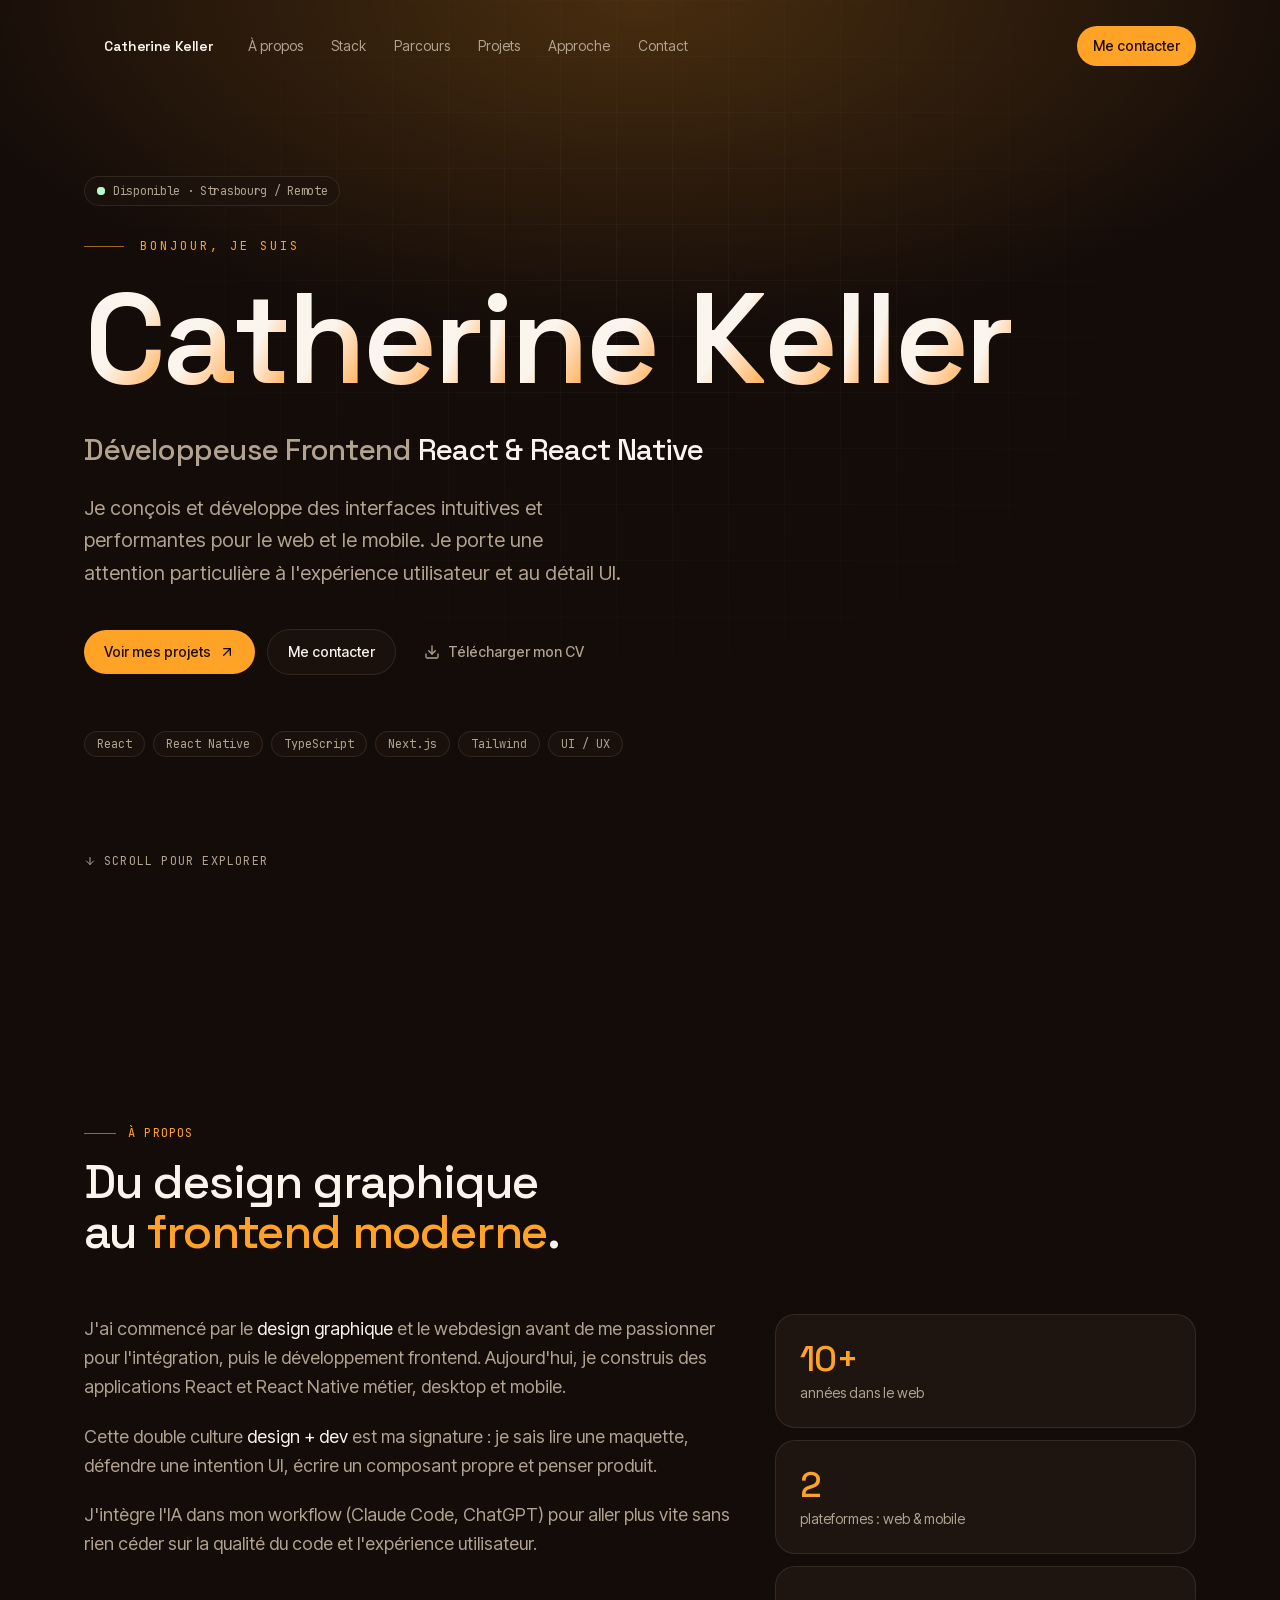
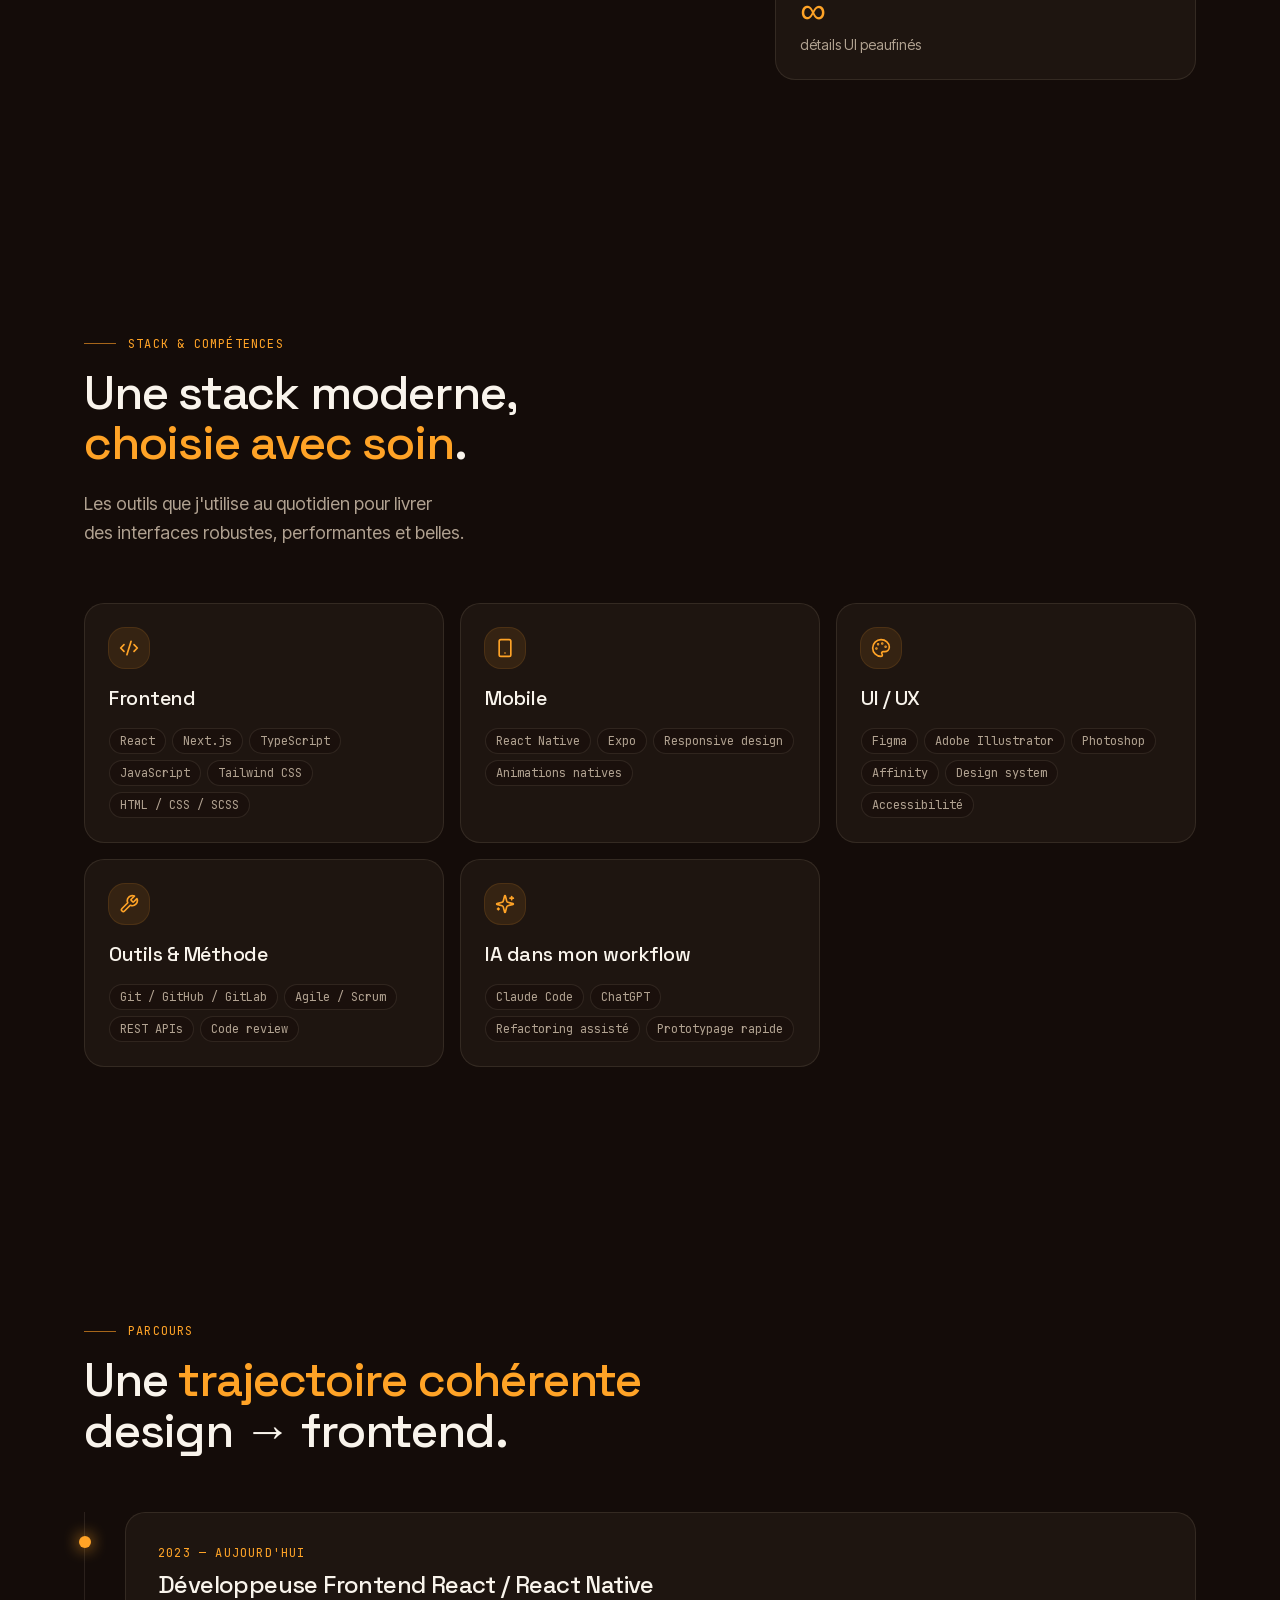
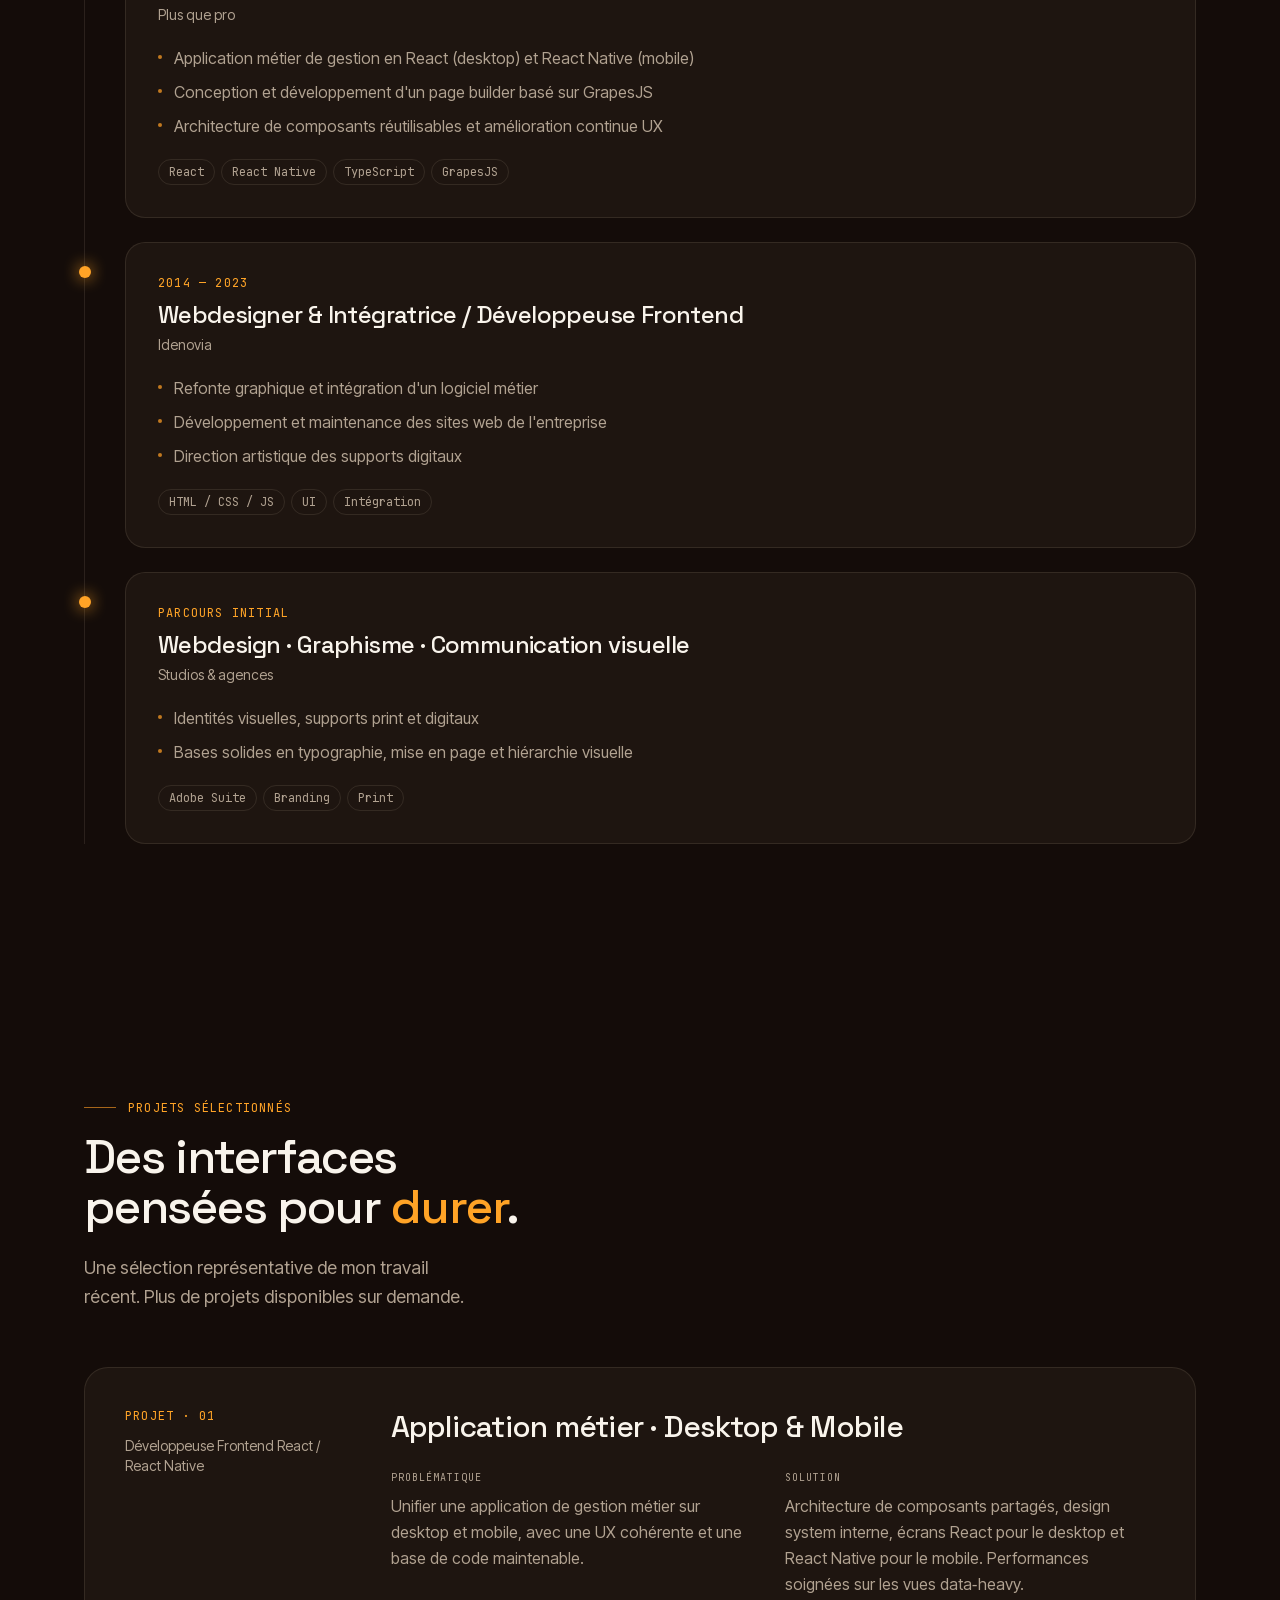
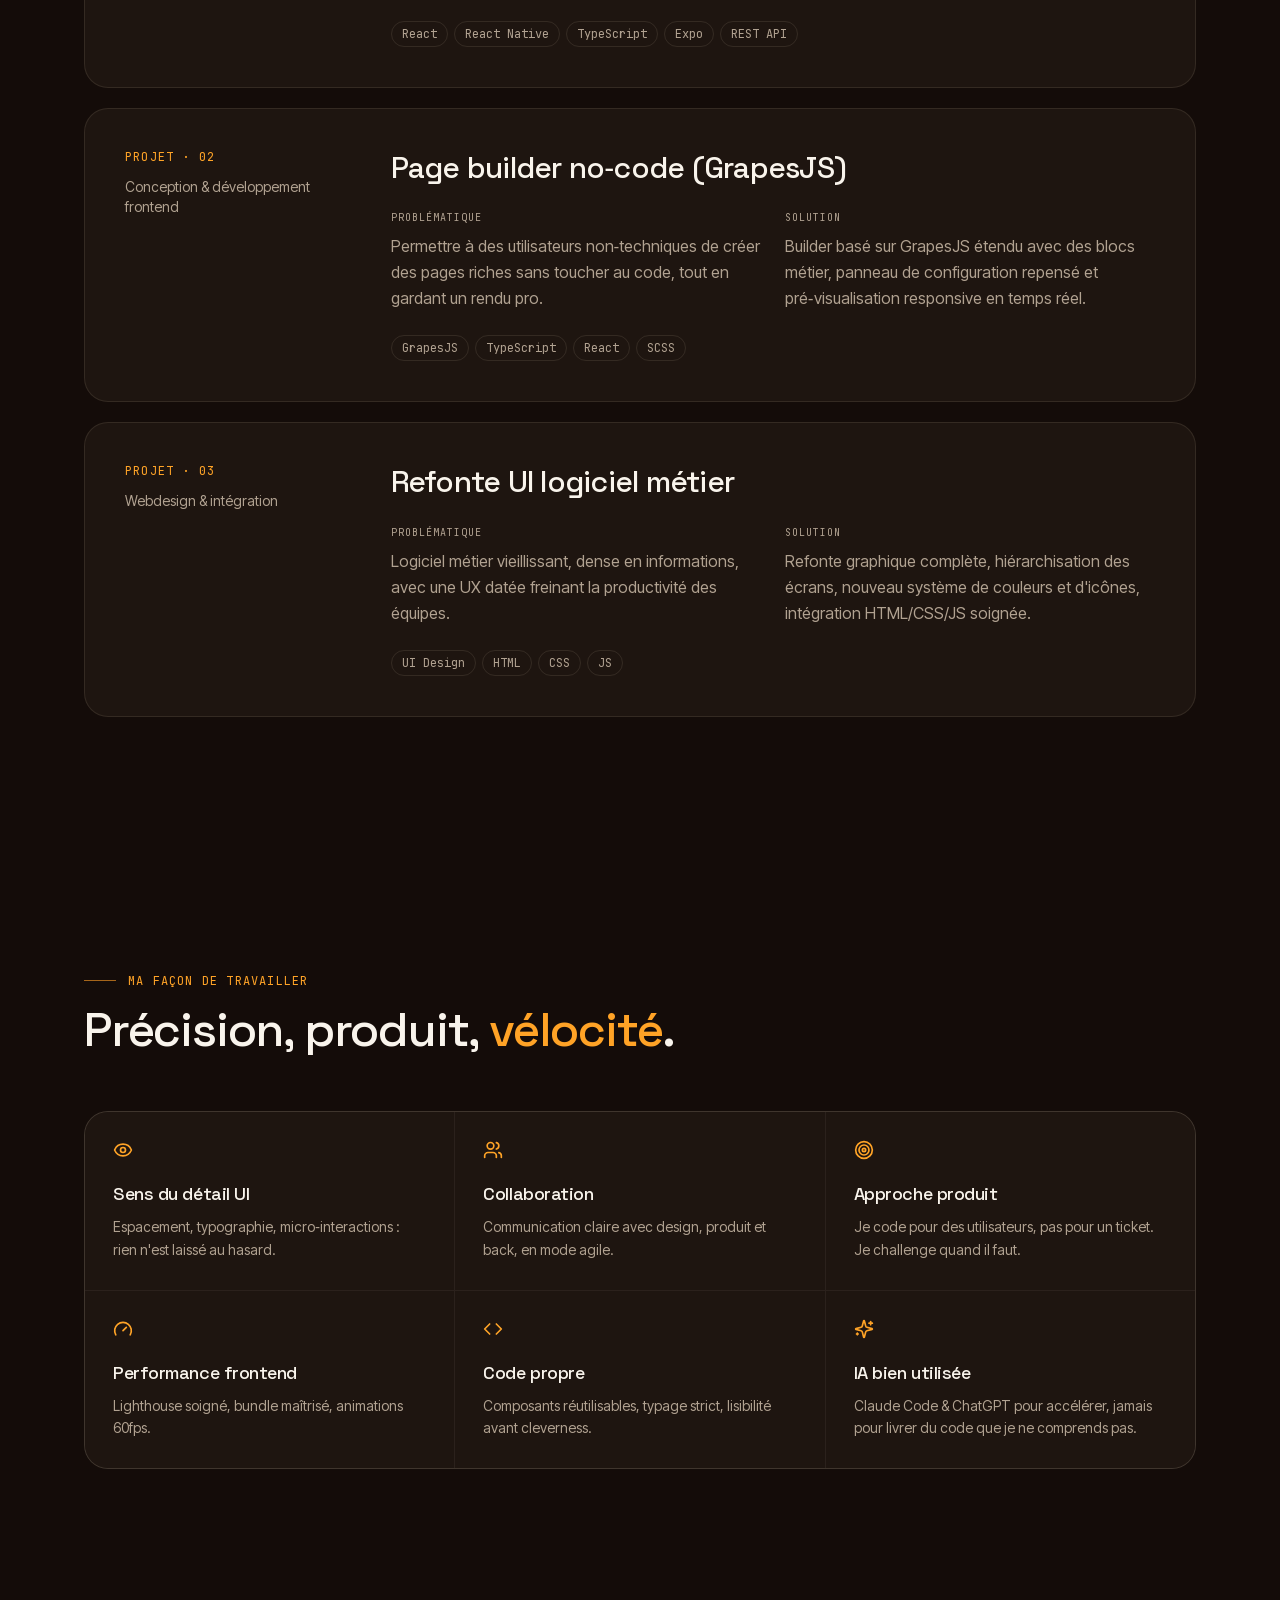
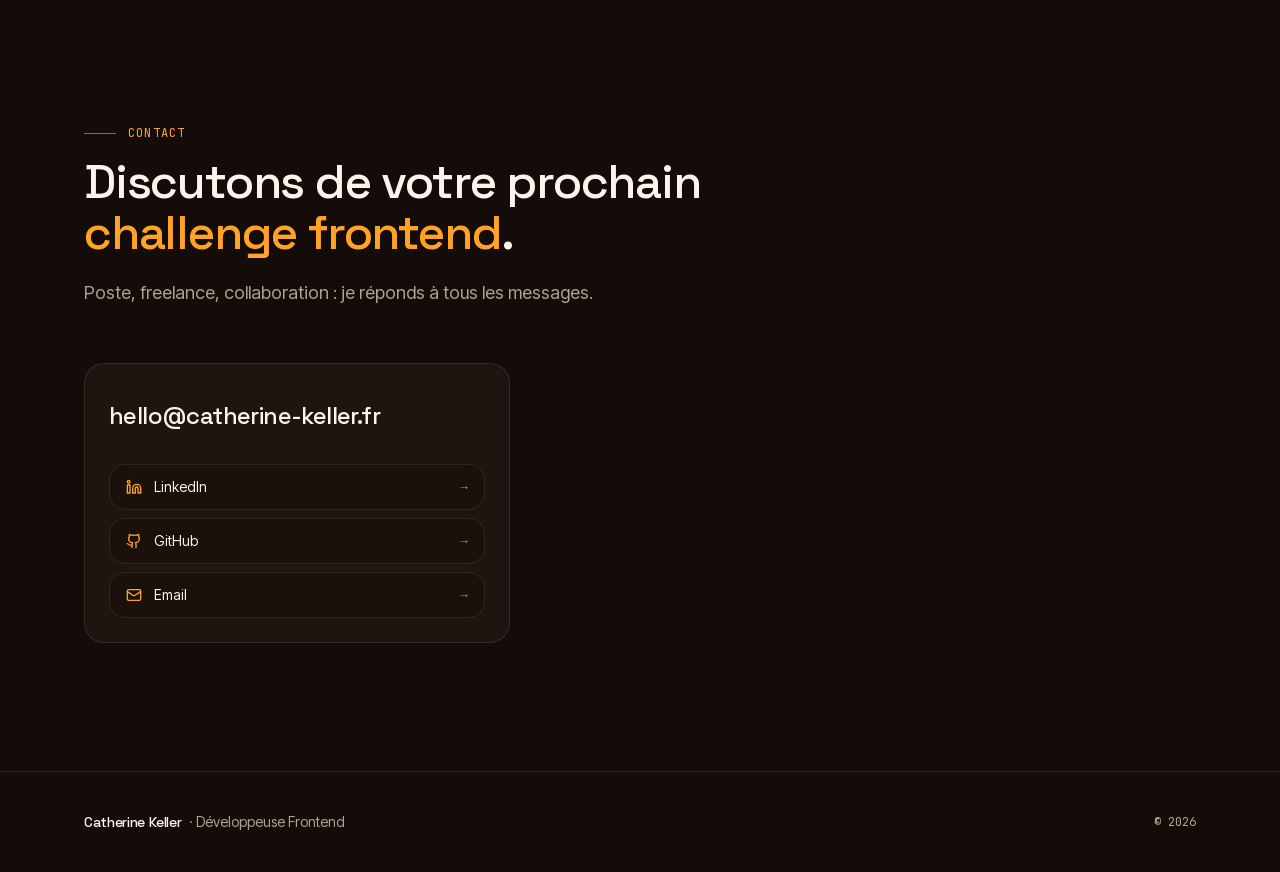
==== commit 513a377b: "deploy" ====
--- a/index.html
+++ b/index.html
@@ -1 +1,3 @@
-<!DOCTYPE html><!--P5K2t6XSjUh06cWUoHFzq--><html lang="fr" class="__variable_c22fe1 __variable_cf896d __variable_e896d9"><head><meta charSet="utf-8"/><meta name="viewport" content="width=device-width, initial-scale=1"/><link rel="stylesheet" href="/_next/static/css/1a456ec81d548093.css" data-precedence="next"/><link rel="stylesheet" href="/_next/static/css/4a4f6c7b2b5b0bfa.css" data-precedence="next"/><link rel="preload" as="script" fetchPriority="low" href="/_next/static/chunks/webpack-dc6f586f8ed90c13.js"/><script src="/_next/static/chunks/4bd1b696-c023c6e3521b1417.js" async=""></script><script src="/_next/static/chunks/255-d47fd57964443afe.js" async=""></script><script src="/_next/static/chunks/main-app-84abf9d66a175f68.js" async=""></script><script src="/_next/static/chunks/542-03720f338c9b502b.js" async=""></script><script src="/_next/static/chunks/app/page-eb3edb262b27b949.js" async=""></script><title>Catherine Keller - Dévelopeuse Frontend</title><meta name="description" content="Développeuse Frontend React &amp; React Native. Strasbourg / Remote."/><meta property="og:title" content="Catherine Keller - Dévelopeuse Frontend"/><meta property="og:description" content="Développeuse Frontend React &amp; React Native basée à Strasbourg."/><meta name="twitter:card" content="summary"/><meta name="twitter:title" content="Catherine Keller - Dévelopeuse Frontend"/><meta name="twitter:description" content="Développeuse Frontend React &amp; React Native basée à Strasbourg."/><link rel="icon" href="/favicon.svg"/><script src="/_next/static/chunks/polyfills-42372ed130431b0a.js" noModule=""></script></head><body><div hidden=""><!--$--><!--/$--></div><header class="fixed inset-x-0 top-0 z-50 transition-all duration-300 py-5"><div class="mx-auto flex max-w-6xl items-center justify-between px-5"><div class="flex items-center gap-6 rounded-full px-5 py-2.5 transition-all bg-transparent"><a href="#top" class="flex items-center gap-2 font-display text-sm font-semibold"><span class="size-2 rounded-full bg-primary shadow-[0_0_12px_var(--color-primary)]"></span><span>Catherine Keller</span></a><nav class="hidden items-center gap-1 md:flex"><a href="#about" class="rounded-full px-3 py-1.5 text-sm text-muted-foreground transition-colors hover:bg-surface-elevated hover:text-foreground">À propos</a><a href="#stack" class="rounded-full px-3 py-1.5 text-sm text-muted-foreground transition-colors hover:bg-surface-elevated hover:text-foreground">Stack</a><a href="#experience" class="rounded-full px-3 py-1.5 text-sm text-muted-foreground transition-colors hover:bg-surface-elevated hover:text-foreground">Parcours</a><a href="#work" class="rounded-full px-3 py-1.5 text-sm text-muted-foreground transition-colors hover:bg-surface-elevated hover:text-foreground">Projets</a><a href="#approach" class="rounded-full px-3 py-1.5 text-sm text-muted-foreground transition-colors hover:bg-surface-elevated hover:text-foreground">Approche</a><a href="#contact" class="rounded-full px-3 py-1.5 text-sm text-muted-foreground transition-colors hover:bg-surface-elevated hover:text-foreground">Contact</a></nav></div><a href="#contact" class="hidden rounded-full bg-primary px-4 py-2.5 text-sm font-medium text-primary-foreground transition-all hover:shadow-[0_0_24px_var(--color-primary)] md:inline-flex">Disponible pour un poste</a></div></header><main><section id="top" class="relative overflow-hidden pt-36 pb-24 md:pt-44 md:pb-32"><div class="absolute inset-0 grid-bg" aria-hidden="true"></div><div class="absolute inset-x-0 top-0 h-[800px]" style="background:var(--gradient-hero)" aria-hidden="true"></div><div class="relative mx-auto max-w-6xl px-5"><div class="mb-8 inline-flex items-center gap-2 rounded-full border border-hairline bg-surface/60 px-3 py-1.5 backdrop-blur-md" style="opacity:0;transform:translateY(8px)"><span class="relative flex size-2"><span class="absolute inline-flex h-full w-full animate-ping rounded-full bg-primary opacity-60"></span><span class="relative inline-flex size-2 rounded-full bg-primary"></span></span><span class="font-mono text-xs tracking-tight text-muted-foreground">Disponible · Strasbourg / Remote</span></div><div class="mb-6 flex items-center gap-4" style="opacity:0"><span class="h-px w-10 bg-primary/60"></span><span class="font-mono text-xs uppercase tracking-[0.25em] text-primary">Bonjour, je suis</span></div><h1 aria-label="Catherine Keller" class="font-display text-balance text-[15vw] font-semibold leading-[0.95] tracking-tight sm:text-7xl md:text-8xl lg:text-[128px]"><span class="mr-[0.25em] inline-block whitespace-nowrap"><span class="inline-block bg-gradient-to-br from-foreground via-foreground to-primary bg-clip-text text-transparent" style="opacity:0;transform:translateY(110%)">C</span><span class="inline-block bg-gradient-to-br from-foreground via-foreground to-primary bg-clip-text text-transparent" style="opacity:0;transform:translateY(110%)">a</span><span class="inline-block bg-gradient-to-br from-foreground via-foreground to-primary bg-clip-text text-transparent" style="opacity:0;transform:translateY(110%)">t</span><span class="inline-block bg-gradient-to-br from-foreground via-foreground to-primary bg-clip-text text-transparent" style="opacity:0;transform:translateY(110%)">h</span><span class="inline-block bg-gradient-to-br from-foreground via-foreground to-primary bg-clip-text text-transparent" style="opacity:0;transform:translateY(110%)">e</span><span class="inline-block bg-gradient-to-br from-foreground via-foreground to-primary bg-clip-text text-transparent" style="opacity:0;transform:translateY(110%)">r</span><span class="inline-block bg-gradient-to-br from-foreground via-foreground to-primary bg-clip-text text-transparent" style="opacity:0;transform:translateY(110%)">i</span><span class="inline-block bg-gradient-to-br from-foreground via-foreground to-primary bg-clip-text text-transparent" style="opacity:0;transform:translateY(110%)">n</span><span class="inline-block bg-gradient-to-br from-foreground via-foreground to-primary bg-clip-text text-transparent" style="opacity:0;transform:translateY(110%)">e</span></span><span class="mr-[0.25em] inline-block whitespace-nowrap"><span class="inline-block bg-gradient-to-br from-foreground via-foreground to-primary bg-clip-text text-transparent" style="opacity:0;transform:translateY(110%)">K</span><span class="inline-block bg-gradient-to-br from-foreground via-foreground to-primary bg-clip-text text-transparent" style="opacity:0;transform:translateY(110%)">e</span><span class="inline-block bg-gradient-to-br from-foreground via-foreground to-primary bg-clip-text text-transparent" style="opacity:0;transform:translateY(110%)">l</span><span class="inline-block bg-gradient-to-br from-foreground via-foreground to-primary bg-clip-text text-transparent" style="opacity:0;transform:translateY(110%)">l</span><span class="inline-block bg-gradient-to-br from-foreground via-foreground to-primary bg-clip-text text-transparent" style="opacity:0;transform:translateY(110%)">e</span><span class="inline-block bg-gradient-to-br from-foreground via-foreground to-primary bg-clip-text text-transparent" style="opacity:0;transform:translateY(110%)">r</span></span></h1><div class="mt-8 font-display text-2xl font-medium tracking-tight text-muted-foreground md:text-3xl" style="opacity:0;transform:translateY(16px)">Développeuse Frontend<!-- --> <span class="text-foreground">React &amp; React Native</span></div><p class="mt-6 max-w-2xl text-balance text-lg leading-relaxed text-muted-foreground md:text-xl" style="opacity:0;transform:translateY(16px)">Je conçois et développe des interfaces modernes, intuitives et performantes pour le web et le mobile, avec une attention particulière portée à l&#x27;expérience utilisateur et au détail UI.</p><div class="mt-10 flex flex-wrap items-center gap-3" style="opacity:0;transform:translateY(16px)"><a href="#work" class="group inline-flex items-center gap-2 rounded-full bg-primary px-5 py-3 text-sm font-medium text-primary-foreground transition-all hover:shadow-[0_0_32px_var(--color-primary)]">Voir mes projets<svg xmlns="http://www.w3.org/2000/svg" width="24" height="24" viewBox="0 0 24 24" fill="none" stroke="currentColor" stroke-width="2" stroke-linecap="round" stroke-linejoin="round" class="lucide lucide-arrow-up-right size-4 transition-transform group-hover:translate-x-0.5 group-hover:-translate-y-0.5"><path d="M7 7h10v10"></path><path d="M7 17 17 7"></path></svg></a><a href="#contact" class="inline-flex items-center gap-2 rounded-full border border-hairline bg-surface/60 px-5 py-3 text-sm font-medium backdrop-blur-md transition-colors hover:bg-surface-elevated">Me contacter</a><a href="/catherine-keller-developpeuse-frontend.pdf" class="inline-flex items-center gap-2 rounded-full px-4 py-3 text-sm font-medium text-muted-foreground transition-colors hover:text-foreground"><svg xmlns="http://www.w3.org/2000/svg" width="24" height="24" viewBox="0 0 24 24" fill="none" stroke="currentColor" stroke-width="2" stroke-linecap="round" stroke-linejoin="round" class="lucide lucide-download size-4"><path d="M21 15v4a2 2 0 0 1-2 2H5a2 2 0 0 1-2-2v-4"></path><polyline points="7 10 12 15 17 10"></polyline><line x1="12" x2="12" y1="15" y2="3"></line></svg> Télécharger mon CV</a></div><div class="mt-14 flex flex-wrap gap-2" style="opacity:0"><span class="rounded-full border border-hairline bg-surface/60 px-3 py-1 font-mono text-xs text-muted-foreground backdrop-blur-md" style="opacity:0;transform:translateY(8px)">React</span><span class="rounded-full border border-hairline bg-surface/60 px-3 py-1 font-mono text-xs text-muted-foreground backdrop-blur-md" style="opacity:0;transform:translateY(8px)">React Native</span><span class="rounded-full border border-hairline bg-surface/60 px-3 py-1 font-mono text-xs text-muted-foreground backdrop-blur-md" style="opacity:0;transform:translateY(8px)">TypeScript</span><span class="rounded-full border border-hairline bg-surface/60 px-3 py-1 font-mono text-xs text-muted-foreground backdrop-blur-md" style="opacity:0;transform:translateY(8px)">Next.js</span><span class="rounded-full border border-hairline bg-surface/60 px-3 py-1 font-mono text-xs text-muted-foreground backdrop-blur-md" style="opacity:0;transform:translateY(8px)">Tailwind</span><span class="rounded-full border border-hairline bg-surface/60 px-3 py-1 font-mono text-xs text-muted-foreground backdrop-blur-md" style="opacity:0;transform:translateY(8px)">UI / UX</span></div><div class="mt-24 flex items-center gap-2 font-mono text-xs uppercase tracking-widest text-muted-foreground"><svg xmlns="http://www.w3.org/2000/svg" width="24" height="24" viewBox="0 0 24 24" fill="none" stroke="currentColor" stroke-width="2" stroke-linecap="round" stroke-linejoin="round" class="lucide lucide-arrow-down size-3 animate-bounce"><path d="M12 5v14"></path><path d="m19 12-7 7-7-7"></path></svg> Scroll pour explorer</div></div></section><section id="about" class="relative py-24 md:py-32"><div class="mx-auto max-w-6xl px-5"><div class="mb-14 max-w-2xl" style="opacity:0;transform:translateY(12px)"><div class="mb-4 flex items-center gap-3 font-mono text-xs uppercase tracking-widest text-primary"><span class="h-px w-8 bg-primary/60"></span>À propos</div><h2 class="font-display text-balance text-4xl font-medium leading-[1.05] tracking-tight md:text-5xl">Du design graphique au <span class="text-primary">frontend moderne</span>.</h2></div><div class="grid gap-10 md:grid-cols-5"><div class="space-y-5 text-lg leading-relaxed text-muted-foreground md:col-span-3"><p>J&#x27;ai commencé par le <span class="text-foreground">design graphique</span> <!-- -->et le webdesign avant de me passionner pour l&#x27;intégration, puis le développement frontend. Aujourd&#x27;hui, je construis des applications React et React Native métier, desktop et mobile.</p><p>Cette double culture <span class="text-foreground">design + dev</span> est ma signature : je sais lire une maquette, défendre une intention UI, écrire un composant propre et penser produit. Je ne livre jamais une interface « presque pixel‑perfect ».</p><p>J&#x27;intègre l&#x27;IA dans mon workflow (Claude Code, ChatGPT) pour aller plus vite sans rien céder sur la qualité du code et l&#x27;expérience utilisateur.</p></div><div class="md:col-span-2"><div class="grid gap-3"><div class="hairline rounded-2xl bg-surface p-6 transition-colors hover:bg-surface-elevated"><div class="font-display text-4xl font-medium text-primary">10+</div><div class="mt-1 text-sm text-muted-foreground">années dans le web</div></div><div class="hairline rounded-2xl bg-surface p-6 transition-colors hover:bg-surface-elevated"><div class="font-display text-4xl font-medium text-primary">2</div><div class="mt-1 text-sm text-muted-foreground">plateformes : web &amp; mobile</div></div><div class="hairline rounded-2xl bg-surface p-6 transition-colors hover:bg-surface-elevated"><div class="font-display text-4xl font-medium text-primary">∞</div><div class="mt-1 text-sm text-muted-foreground">détails UI peaufinés</div></div></div></div></div></div></section><section id="stack" class="relative py-24 md:py-32"><div class="mx-auto max-w-6xl px-5"><div class="mb-14 max-w-2xl" style="opacity:0;transform:translateY(12px)"><div class="mb-4 flex items-center gap-3 font-mono text-xs uppercase tracking-widest text-primary"><span class="h-px w-8 bg-primary/60"></span>Stack &amp; Compétences</div><h2 class="font-display text-balance text-4xl font-medium leading-[1.05] tracking-tight md:text-5xl">Une stack moderne, <span class="text-primary">choisie avec soin</span>.</h2><p class="mt-5 text-balance text-lg leading-relaxed text-muted-foreground">Les outils que j&#x27;utilise au quotidien pour livrer des interfaces robustes, performantes et belles.</p></div><div class="grid gap-4 sm:grid-cols-2 lg:grid-cols-3"><div class="group hairline relative overflow-hidden rounded-2xl bg-surface p-6 transition-all hover:bg-surface-elevated "><div class="absolute -right-12 -top-12 size-40 opacity-0 transition-opacity duration-500 group-hover:opacity-100" style="background:var(--gradient-glow)" aria-hidden="true"></div><div class="relative"><div class="mb-4 inline-flex size-10 items-center justify-center rounded-xl bg-primary/10 text-primary ring-1 ring-primary/20"><svg xmlns="http://www.w3.org/2000/svg" width="24" height="24" viewBox="0 0 24 24" fill="none" stroke="currentColor" stroke-width="2" stroke-linecap="round" stroke-linejoin="round" class="lucide lucide-code-xml size-5"><path d="m18 16 4-4-4-4"></path><path d="m6 8-4 4 4 4"></path><path d="m14.5 4-5 16"></path></svg></div><h3 class="font-display text-xl font-medium">Frontend</h3><ul class="mt-4 flex flex-wrap gap-1.5"><li class="rounded-full border border-hairline bg-background/40 px-2.5 py-1 font-mono text-xs text-muted-foreground">React</li><li class="rounded-full border border-hairline bg-background/40 px-2.5 py-1 font-mono text-xs text-muted-foreground">Next.js</li><li class="rounded-full border border-hairline bg-background/40 px-2.5 py-1 font-mono text-xs text-muted-foreground">TypeScript</li><li class="rounded-full border border-hairline bg-background/40 px-2.5 py-1 font-mono text-xs text-muted-foreground">JavaScript</li><li class="rounded-full border border-hairline bg-background/40 px-2.5 py-1 font-mono text-xs text-muted-foreground">Tailwind CSS</li><li class="rounded-full border border-hairline bg-background/40 px-2.5 py-1 font-mono text-xs text-muted-foreground">HTML / CSS / SCSS</li></ul></div></div><div class="group hairline relative overflow-hidden rounded-2xl bg-surface p-6 transition-all hover:bg-surface-elevated "><div class="absolute -right-12 -top-12 size-40 opacity-0 transition-opacity duration-500 group-hover:opacity-100" style="background:var(--gradient-glow)" aria-hidden="true"></div><div class="relative"><div class="mb-4 inline-flex size-10 items-center justify-center rounded-xl bg-primary/10 text-primary ring-1 ring-primary/20"><svg xmlns="http://www.w3.org/2000/svg" width="24" height="24" viewBox="0 0 24 24" fill="none" stroke="currentColor" stroke-width="2" stroke-linecap="round" stroke-linejoin="round" class="lucide lucide-smartphone size-5"><rect width="14" height="20" x="5" y="2" rx="2" ry="2"></rect><path d="M12 18h.01"></path></svg></div><h3 class="font-display text-xl font-medium">Mobile</h3><ul class="mt-4 flex flex-wrap gap-1.5"><li class="rounded-full border border-hairline bg-background/40 px-2.5 py-1 font-mono text-xs text-muted-foreground">React Native</li><li class="rounded-full border border-hairline bg-background/40 px-2.5 py-1 font-mono text-xs text-muted-foreground">Expo</li><li class="rounded-full border border-hairline bg-background/40 px-2.5 py-1 font-mono text-xs text-muted-foreground">Responsive design</li><li class="rounded-full border border-hairline bg-background/40 px-2.5 py-1 font-mono text-xs text-muted-foreground">Animations natives</li></ul></div></div><div class="group hairline relative overflow-hidden rounded-2xl bg-surface p-6 transition-all hover:bg-surface-elevated "><div class="absolute -right-12 -top-12 size-40 opacity-0 transition-opacity duration-500 group-hover:opacity-100" style="background:var(--gradient-glow)" aria-hidden="true"></div><div class="relative"><div class="mb-4 inline-flex size-10 items-center justify-center rounded-xl bg-primary/10 text-primary ring-1 ring-primary/20"><svg xmlns="http://www.w3.org/2000/svg" width="24" height="24" viewBox="0 0 24 24" fill="none" stroke="currentColor" stroke-width="2" stroke-linecap="round" stroke-linejoin="round" class="lucide lucide-palette size-5"><circle cx="13.5" cy="6.5" r=".5" fill="currentColor"></circle><circle cx="17.5" cy="10.5" r=".5" fill="currentColor"></circle><circle cx="8.5" cy="7.5" r=".5" fill="currentColor"></circle><circle cx="6.5" cy="12.5" r=".5" fill="currentColor"></circle><path d="M12 2C6.5 2 2 6.5 2 12s4.5 10 10 10c.926 0 1.648-.746 1.648-1.688 0-.437-.18-.835-.437-1.125-.29-.289-.438-.652-.438-1.125a1.64 1.64 0 0 1 1.668-1.668h1.996c3.051 0 5.555-2.503 5.555-5.554C21.965 6.012 17.461 2 12 2z"></path></svg></div><h3 class="font-display text-xl font-medium">UI / UX</h3><ul class="mt-4 flex flex-wrap gap-1.5"><li class="rounded-full border border-hairline bg-background/40 px-2.5 py-1 font-mono text-xs text-muted-foreground">Figma</li><li class="rounded-full border border-hairline bg-background/40 px-2.5 py-1 font-mono text-xs text-muted-foreground">Adobe XD</li><li class="rounded-full border border-hairline bg-background/40 px-2.5 py-1 font-mono text-xs text-muted-foreground">Wireframes</li><li class="rounded-full border border-hairline bg-background/40 px-2.5 py-1 font-mono text-xs text-muted-foreground">Design system</li><li class="rounded-full border border-hairline bg-background/40 px-2.5 py-1 font-mono text-xs text-muted-foreground">Accessibilité</li></ul></div></div><div class="group hairline relative overflow-hidden rounded-2xl bg-surface p-6 transition-all hover:bg-surface-elevated "><div class="absolute -right-12 -top-12 size-40 opacity-0 transition-opacity duration-500 group-hover:opacity-100" style="background:var(--gradient-glow)" aria-hidden="true"></div><div class="relative"><div class="mb-4 inline-flex size-10 items-center justify-center rounded-xl bg-primary/10 text-primary ring-1 ring-primary/20"><svg xmlns="http://www.w3.org/2000/svg" width="24" height="24" viewBox="0 0 24 24" fill="none" stroke="currentColor" stroke-width="2" stroke-linecap="round" stroke-linejoin="round" class="lucide lucide-wrench size-5"><path d="M14.7 6.3a1 1 0 0 0 0 1.4l1.6 1.6a1 1 0 0 0 1.4 0l3.77-3.77a6 6 0 0 1-7.94 7.94l-6.91 6.91a2.12 2.12 0 0 1-3-3l6.91-6.91a6 6 0 0 1 7.94-7.94l-3.76 3.76z"></path></svg></div><h3 class="font-display text-xl font-medium">Outils &amp; Méthode</h3><ul class="mt-4 flex flex-wrap gap-1.5"><li class="rounded-full border border-hairline bg-background/40 px-2.5 py-1 font-mono text-xs text-muted-foreground">Git / GitHub / GitLab</li><li class="rounded-full border border-hairline bg-background/40 px-2.5 py-1 font-mono text-xs text-muted-foreground">Agile / Scrum</li><li class="rounded-full border border-hairline bg-background/40 px-2.5 py-1 font-mono text-xs text-muted-foreground">REST APIs</li><li class="rounded-full border border-hairline bg-background/40 px-2.5 py-1 font-mono text-xs text-muted-foreground">Code review</li></ul></div></div><div class="group hairline relative overflow-hidden rounded-2xl bg-surface p-6 transition-all hover:bg-surface-elevated lg:col-span-1"><div class="absolute -right-12 -top-12 size-40 opacity-0 transition-opacity duration-500 group-hover:opacity-100" style="background:var(--gradient-glow)" aria-hidden="true"></div><div class="relative"><div class="mb-4 inline-flex size-10 items-center justify-center rounded-xl bg-primary/10 text-primary ring-1 ring-primary/20"><svg xmlns="http://www.w3.org/2000/svg" width="24" height="24" viewBox="0 0 24 24" fill="none" stroke="currentColor" stroke-width="2" stroke-linecap="round" stroke-linejoin="round" class="lucide lucide-sparkles size-5"><path d="M9.937 15.5A2 2 0 0 0 8.5 14.063l-6.135-1.582a.5.5 0 0 1 0-.962L8.5 9.936A2 2 0 0 0 9.937 8.5l1.582-6.135a.5.5 0 0 1 .963 0L14.063 8.5A2 2 0 0 0 15.5 9.937l6.135 1.581a.5.5 0 0 1 0 .964L15.5 14.063a2 2 0 0 0-1.437 1.437l-1.582 6.135a.5.5 0 0 1-.963 0z"></path><path d="M20 3v4"></path><path d="M22 5h-4"></path><path d="M4 17v2"></path><path d="M5 18H3"></path></svg></div><h3 class="font-display text-xl font-medium">IA dans mon workflow</h3><ul class="mt-4 flex flex-wrap gap-1.5"><li class="rounded-full border border-hairline bg-background/40 px-2.5 py-1 font-mono text-xs text-muted-foreground">Claude Code</li><li class="rounded-full border border-hairline bg-background/40 px-2.5 py-1 font-mono text-xs text-muted-foreground">ChatGPT</li><li class="rounded-full border border-hairline bg-background/40 px-2.5 py-1 font-mono text-xs text-muted-foreground">Refactoring assisté</li><li class="rounded-full border border-hairline bg-background/40 px-2.5 py-1 font-mono text-xs text-muted-foreground">Prototypage rapide</li></ul></div></div></div></div></section><section id="experience" class="relative py-24 md:py-32"><div class="mx-auto max-w-6xl px-5"><div class="mb-14 max-w-2xl" style="opacity:0;transform:translateY(12px)"><div class="mb-4 flex items-center gap-3 font-mono text-xs uppercase tracking-widest text-primary"><span class="h-px w-8 bg-primary/60"></span>Parcours</div><h2 class="font-display text-balance text-4xl font-medium leading-[1.05] tracking-tight md:text-5xl">Une <span class="text-primary">trajectoire cohérente</span> design → frontend.</h2></div><ol class="relative space-y-6 border-l border-hairline pl-6 md:pl-10"><li class="relative"><span class="absolute -left-[30px] top-6 size-3 rounded-full bg-primary shadow-[0_0_16px_var(--color-primary)] md:-left-[46px]"></span><div class="hairline rounded-2xl bg-surface p-6 transition-colors hover:bg-surface-elevated md:p-8"><div class="flex flex-wrap items-baseline justify-between gap-3"><div><div class="font-mono text-xs uppercase tracking-widest text-primary">2023 — Aujourd&#x27;hui</div><h3 class="mt-2 font-display text-2xl font-medium">Développeuse Frontend React / React Native</h3><div class="mt-1 text-sm text-muted-foreground">Plus que pro</div></div></div><ul class="mt-5 space-y-2 text-muted-foreground"><li class="flex gap-3 leading-relaxed"><span class="mt-2.5 size-1 shrink-0 rounded-full bg-primary/70"></span>Application métier de gestion en React (desktop) et React Native (mobile)</li><li class="flex gap-3 leading-relaxed"><span class="mt-2.5 size-1 shrink-0 rounded-full bg-primary/70"></span>Conception et développement d&#x27;un page builder basé sur GrapesJS</li><li class="flex gap-3 leading-relaxed"><span class="mt-2.5 size-1 shrink-0 rounded-full bg-primary/70"></span>Architecture de composants réutilisables et amélioration continue UX</li></ul><div class="mt-5 flex flex-wrap gap-1.5"><span class="rounded-full border border-hairline px-2.5 py-1 font-mono text-xs text-muted-foreground">React</span><span class="rounded-full border border-hairline px-2.5 py-1 font-mono text-xs text-muted-foreground">React Native</span><span class="rounded-full border border-hairline px-2.5 py-1 font-mono text-xs text-muted-foreground">TypeScript</span><span class="rounded-full border border-hairline px-2.5 py-1 font-mono text-xs text-muted-foreground">GrapesJS</span></div></div></li><li class="relative"><span class="absolute -left-[30px] top-6 size-3 rounded-full bg-primary shadow-[0_0_16px_var(--color-primary)] md:-left-[46px]"></span><div class="hairline rounded-2xl bg-surface p-6 transition-colors hover:bg-surface-elevated md:p-8"><div class="flex flex-wrap items-baseline justify-between gap-3"><div><div class="font-mono text-xs uppercase tracking-widest text-primary">2014 — 2023</div><h3 class="mt-2 font-display text-2xl font-medium">Webdesigner &amp; Intégratrice / Développeuse Frontend</h3><div class="mt-1 text-sm text-muted-foreground">Idenovia</div></div></div><ul class="mt-5 space-y-2 text-muted-foreground"><li class="flex gap-3 leading-relaxed"><span class="mt-2.5 size-1 shrink-0 rounded-full bg-primary/70"></span>Refonte graphique et intégration d&#x27;un logiciel métier</li><li class="flex gap-3 leading-relaxed"><span class="mt-2.5 size-1 shrink-0 rounded-full bg-primary/70"></span>Développement et maintenance des sites web de l&#x27;entreprise</li><li class="flex gap-3 leading-relaxed"><span class="mt-2.5 size-1 shrink-0 rounded-full bg-primary/70"></span>Direction artistique des supports digitaux</li></ul><div class="mt-5 flex flex-wrap gap-1.5"><span class="rounded-full border border-hairline px-2.5 py-1 font-mono text-xs text-muted-foreground">HTML / CSS / JS</span><span class="rounded-full border border-hairline px-2.5 py-1 font-mono text-xs text-muted-foreground">UI</span><span class="rounded-full border border-hairline px-2.5 py-1 font-mono text-xs text-muted-foreground">Intégration</span></div></div></li><li class="relative"><span class="absolute -left-[30px] top-6 size-3 rounded-full bg-primary shadow-[0_0_16px_var(--color-primary)] md:-left-[46px]"></span><div class="hairline rounded-2xl bg-surface p-6 transition-colors hover:bg-surface-elevated md:p-8"><div class="flex flex-wrap items-baseline justify-between gap-3"><div><div class="font-mono text-xs uppercase tracking-widest text-primary">Parcours initial</div><h3 class="mt-2 font-display text-2xl font-medium">Webdesign · Graphisme · Communication visuelle</h3><div class="mt-1 text-sm text-muted-foreground">Studios &amp; agences</div></div></div><ul class="mt-5 space-y-2 text-muted-foreground"><li class="flex gap-3 leading-relaxed"><span class="mt-2.5 size-1 shrink-0 rounded-full bg-primary/70"></span>Identités visuelles, supports print et digitaux</li><li class="flex gap-3 leading-relaxed"><span class="mt-2.5 size-1 shrink-0 rounded-full bg-primary/70"></span>Bases solides en typographie, mise en page et hiérarchie visuelle</li></ul><div class="mt-5 flex flex-wrap gap-1.5"><span class="rounded-full border border-hairline px-2.5 py-1 font-mono text-xs text-muted-foreground">Adobe Suite</span><span class="rounded-full border border-hairline px-2.5 py-1 font-mono text-xs text-muted-foreground">Branding</span><span class="rounded-full border border-hairline px-2.5 py-1 font-mono text-xs text-muted-foreground">Print</span></div></div></li></ol></div></section><section id="work" class="relative py-24 md:py-32"><div class="mx-auto max-w-6xl px-5"><div class="mb-14 max-w-2xl" style="opacity:0;transform:translateY(12px)"><div class="mb-4 flex items-center gap-3 font-mono text-xs uppercase tracking-widest text-primary"><span class="h-px w-8 bg-primary/60"></span>Projets sélectionnés</div><h2 class="font-display text-balance text-4xl font-medium leading-[1.05] tracking-tight md:text-5xl">Des interfaces pensées pour <span class="text-primary">durer</span>.</h2><p class="mt-5 text-balance text-lg leading-relaxed text-muted-foreground">Une sélection représentative de mon travail récent. Plus de projets disponibles sur demande.</p></div><div class="grid gap-5"><article class="group hairline relative overflow-hidden rounded-3xl bg-surface p-6 transition-all hover:bg-surface-elevated md:p-10"><div class="pointer-events-none absolute inset-0 bg-gradient-to-br from-emerald-400/30 to-transparent opacity-0 transition-opacity duration-500 group-hover:opacity-100" aria-hidden="true"></div><div class="relative grid gap-8 md:grid-cols-12"><div class="md:col-span-3"><div class="font-mono text-xs uppercase tracking-widest text-primary">Projet · <!-- -->01</div><div class="mt-3 text-sm text-muted-foreground">Développeuse Frontend React / React Native</div><div class="mt-6 flex gap-2 opacity-70 transition-opacity group-hover:opacity-100"></div></div><div class="md:col-span-9"><h3 class="font-display text-2xl font-medium leading-tight md:text-3xl">Application métier · Desktop &amp; Mobile</h3><div class="mt-6 grid gap-6 md:grid-cols-2"><div><div class="font-mono text-[10px] uppercase tracking-widest text-muted-foreground">Problématique</div><p class="mt-2 leading-relaxed text-muted-foreground">Unifier une application de gestion métier sur desktop et mobile, avec une UX cohérente et une base de code maintenable.</p></div><div><div class="font-mono text-[10px] uppercase tracking-widest text-muted-foreground">Solution</div><p class="mt-2 leading-relaxed text-muted-foreground">Architecture de composants partagés, design system interne, écrans React pour le desktop et React Native pour le mobile. Performances soignées sur les vues data‑heavy.</p></div></div><div class="mt-6 flex flex-wrap gap-1.5"><span class="rounded-full border border-hairline px-2.5 py-1 font-mono text-xs text-muted-foreground">React</span><span class="rounded-full border border-hairline px-2.5 py-1 font-mono text-xs text-muted-foreground">React Native</span><span class="rounded-full border border-hairline px-2.5 py-1 font-mono text-xs text-muted-foreground">TypeScript</span><span class="rounded-full border border-hairline px-2.5 py-1 font-mono text-xs text-muted-foreground">Expo</span><span class="rounded-full border border-hairline px-2.5 py-1 font-mono text-xs text-muted-foreground">REST API</span></div></div></div></article><article class="group hairline relative overflow-hidden rounded-3xl bg-surface p-6 transition-all hover:bg-surface-elevated md:p-10"><div class="pointer-events-none absolute inset-0 bg-gradient-to-br from-cyan-400/25 to-transparent opacity-0 transition-opacity duration-500 group-hover:opacity-100" aria-hidden="true"></div><div class="relative grid gap-8 md:grid-cols-12"><div class="md:col-span-3"><div class="font-mono text-xs uppercase tracking-widest text-primary">Projet · <!-- -->02</div><div class="mt-3 text-sm text-muted-foreground">Conception &amp; développement frontend</div><div class="mt-6 flex gap-2 opacity-70 transition-opacity group-hover:opacity-100"></div></div><div class="md:col-span-9"><h3 class="font-display text-2xl font-medium leading-tight md:text-3xl">Page builder no‑code (GrapesJS)</h3><div class="mt-6 grid gap-6 md:grid-cols-2"><div><div class="font-mono text-[10px] uppercase tracking-widest text-muted-foreground">Problématique</div><p class="mt-2 leading-relaxed text-muted-foreground">Permettre à des utilisateurs non‑techniques de créer des pages riches sans toucher au code, tout en gardant un rendu pro.</p></div><div><div class="font-mono text-[10px] uppercase tracking-widest text-muted-foreground">Solution</div><p class="mt-2 leading-relaxed text-muted-foreground">Builder basé sur GrapesJS étendu avec des blocs métier, panneau de configuration repensé et pré‑visualisation responsive en temps réel.</p></div></div><div class="mt-6 flex flex-wrap gap-1.5"><span class="rounded-full border border-hairline px-2.5 py-1 font-mono text-xs text-muted-foreground">GrapesJS</span><span class="rounded-full border border-hairline px-2.5 py-1 font-mono text-xs text-muted-foreground">TypeScript</span><span class="rounded-full border border-hairline px-2.5 py-1 font-mono text-xs text-muted-foreground">React</span><span class="rounded-full border border-hairline px-2.5 py-1 font-mono text-xs text-muted-foreground">SCSS</span></div></div></div></article><article class="group hairline relative overflow-hidden rounded-3xl bg-surface p-6 transition-all hover:bg-surface-elevated md:p-10"><div class="pointer-events-none absolute inset-0 bg-gradient-to-br from-violet-400/25 to-transparent opacity-0 transition-opacity duration-500 group-hover:opacity-100" aria-hidden="true"></div><div class="relative grid gap-8 md:grid-cols-12"><div class="md:col-span-3"><div class="font-mono text-xs uppercase tracking-widest text-primary">Projet · <!-- -->03</div><div class="mt-3 text-sm text-muted-foreground">Webdesign &amp; intégration</div><div class="mt-6 flex gap-2 opacity-70 transition-opacity group-hover:opacity-100"></div></div><div class="md:col-span-9"><h3 class="font-display text-2xl font-medium leading-tight md:text-3xl">Refonte UI logiciel métier</h3><div class="mt-6 grid gap-6 md:grid-cols-2"><div><div class="font-mono text-[10px] uppercase tracking-widest text-muted-foreground">Problématique</div><p class="mt-2 leading-relaxed text-muted-foreground">Logiciel métier vieillissant, dense en informations, avec une UX datée freinant la productivité des équipes.</p></div><div><div class="font-mono text-[10px] uppercase tracking-widest text-muted-foreground">Solution</div><p class="mt-2 leading-relaxed text-muted-foreground">Refonte graphique complète, hiérarchisation des écrans, nouveau système de couleurs et d&#x27;icônes, intégration HTML/CSS/JS soignée.</p></div></div><div class="mt-6 flex flex-wrap gap-1.5"><span class="rounded-full border border-hairline px-2.5 py-1 font-mono text-xs text-muted-foreground">UI Design</span><span class="rounded-full border border-hairline px-2.5 py-1 font-mono text-xs text-muted-foreground">HTML</span><span class="rounded-full border border-hairline px-2.5 py-1 font-mono text-xs text-muted-foreground">CSS</span><span class="rounded-full border border-hairline px-2.5 py-1 font-mono text-xs text-muted-foreground">JS</span></div></div></div></article></div></div></section><section id="approach" class="relative py-24 md:py-32"><div class="mx-auto max-w-6xl px-5"><div class="mb-14 max-w-2xl" style="opacity:0;transform:translateY(12px)"><div class="mb-4 flex items-center gap-3 font-mono text-xs uppercase tracking-widest text-primary"><span class="h-px w-8 bg-primary/60"></span>Ma façon de travailler</div><h2 class="font-display text-balance text-4xl font-medium leading-[1.05] tracking-tight md:text-5xl">Précision, produit, <span class="text-primary">vélocité</span>.</h2></div><div class="grid gap-px overflow-hidden rounded-3xl border border-hairline bg-hairline sm:grid-cols-2 lg:grid-cols-3"><div class="group relative bg-surface p-7 transition-colors hover:bg-surface-elevated"><svg xmlns="http://www.w3.org/2000/svg" width="24" height="24" viewBox="0 0 24 24" fill="none" stroke="currentColor" stroke-width="2" stroke-linecap="round" stroke-linejoin="round" class="lucide lucide-eye size-5 text-primary"><path d="M2.062 12.348a1 1 0 0 1 0-.696 10.75 10.75 0 0 1 19.876 0 1 1 0 0 1 0 .696 10.75 10.75 0 0 1-19.876 0"></path><circle cx="12" cy="12" r="3"></circle></svg><h3 class="mt-5 font-display text-lg font-medium">Sens du détail UI</h3><p class="mt-2 text-sm leading-relaxed text-muted-foreground">Espacement, typographie, micro‑interactions : rien n&#x27;est laissé au hasard.</p></div><div class="group relative bg-surface p-7 transition-colors hover:bg-surface-elevated"><svg xmlns="http://www.w3.org/2000/svg" width="24" height="24" viewBox="0 0 24 24" fill="none" stroke="currentColor" stroke-width="2" stroke-linecap="round" stroke-linejoin="round" class="lucide lucide-users size-5 text-primary"><path d="M16 21v-2a4 4 0 0 0-4-4H6a4 4 0 0 0-4 4v2"></path><circle cx="9" cy="7" r="4"></circle><path d="M22 21v-2a4 4 0 0 0-3-3.87"></path><path d="M16 3.13a4 4 0 0 1 0 7.75"></path></svg><h3 class="mt-5 font-display text-lg font-medium">Collaboration</h3><p class="mt-2 text-sm leading-relaxed text-muted-foreground">Communication claire avec design, produit et back, en mode agile.</p></div><div class="group relative bg-surface p-7 transition-colors hover:bg-surface-elevated"><svg xmlns="http://www.w3.org/2000/svg" width="24" height="24" viewBox="0 0 24 24" fill="none" stroke="currentColor" stroke-width="2" stroke-linecap="round" stroke-linejoin="round" class="lucide lucide-target size-5 text-primary"><circle cx="12" cy="12" r="10"></circle><circle cx="12" cy="12" r="6"></circle><circle cx="12" cy="12" r="2"></circle></svg><h3 class="mt-5 font-display text-lg font-medium">Approche produit</h3><p class="mt-2 text-sm leading-relaxed text-muted-foreground">Je code pour des utilisateurs, pas pour un ticket. Je challenge quand il faut.</p></div><div class="group relative bg-surface p-7 transition-colors hover:bg-surface-elevated"><svg xmlns="http://www.w3.org/2000/svg" width="24" height="24" viewBox="0 0 24 24" fill="none" stroke="currentColor" stroke-width="2" stroke-linecap="round" stroke-linejoin="round" class="lucide lucide-gauge size-5 text-primary"><path d="m12 14 4-4"></path><path d="M3.34 19a10 10 0 1 1 17.32 0"></path></svg><h3 class="mt-5 font-display text-lg font-medium">Performance frontend</h3><p class="mt-2 text-sm leading-relaxed text-muted-foreground">Lighthouse soigné, bundle maîtrisé, animations 60fps.</p></div><div class="group relative bg-surface p-7 transition-colors hover:bg-surface-elevated"><svg xmlns="http://www.w3.org/2000/svg" width="24" height="24" viewBox="0 0 24 24" fill="none" stroke="currentColor" stroke-width="2" stroke-linecap="round" stroke-linejoin="round" class="lucide lucide-code size-5 text-primary"><polyline points="16 18 22 12 16 6"></polyline><polyline points="8 6 2 12 8 18"></polyline></svg><h3 class="mt-5 font-display text-lg font-medium">Code propre</h3><p class="mt-2 text-sm leading-relaxed text-muted-foreground">Composants réutilisables, typage strict, lisibilité avant cleverness.</p></div><div class="group relative bg-surface p-7 transition-colors hover:bg-surface-elevated"><svg xmlns="http://www.w3.org/2000/svg" width="24" height="24" viewBox="0 0 24 24" fill="none" stroke="currentColor" stroke-width="2" stroke-linecap="round" stroke-linejoin="round" class="lucide lucide-sparkles size-5 text-primary"><path d="M9.937 15.5A2 2 0 0 0 8.5 14.063l-6.135-1.582a.5.5 0 0 1 0-.962L8.5 9.936A2 2 0 0 0 9.937 8.5l1.582-6.135a.5.5 0 0 1 .963 0L14.063 8.5A2 2 0 0 0 15.5 9.937l6.135 1.581a.5.5 0 0 1 0 .964L15.5 14.063a2 2 0 0 0-1.437 1.437l-1.582 6.135a.5.5 0 0 1-.963 0z"></path><path d="M20 3v4"></path><path d="M22 5h-4"></path><path d="M4 17v2"></path><path d="M5 18H3"></path></svg><h3 class="mt-5 font-display text-lg font-medium">IA bien utilisée</h3><p class="mt-2 text-sm leading-relaxed text-muted-foreground">Claude Code &amp; ChatGPT pour accélérer, jamais pour livrer du code que je ne comprends pas.</p></div></div></div></section><section id="contact" class="relative py-24 md:py-32"><div class="mx-auto max-w-6xl px-5"><div class="mb-14 max-w-2xl" style="opacity:0;transform:translateY(12px)"><div class="mb-4 flex items-center gap-3 font-mono text-xs uppercase tracking-widest text-primary"><span class="h-px w-8 bg-primary/60"></span>Contact</div><h2 class="font-display text-balance text-4xl font-medium leading-[1.05] tracking-tight md:text-5xl">Discutons de votre prochain <span class="text-primary">challenge frontend</span>.</h2><p class="mt-5 text-balance text-lg leading-relaxed text-muted-foreground">Poste, freelance, collaboration : je réponds à tous les messages curieux et bien intentionnés.</p></div><div class="grid gap-8 md:grid-cols-5"><div class="md:col-span-2"><div class="hairline rounded-2xl bg-surface p-6"><div class="font-mono text-xs uppercase tracking-widest text-primary">Direct</div><a href="mailto:hello@catherine-keller.fr" class="mt-3 block break-all font-display text-2xl font-medium hover:text-primary">hello@catherine-keller.fr</a><div class="mt-8 flex flex-col gap-2"><a href="https://linkedin.com/in/kellercatherine" class="group flex items-center justify-between rounded-xl border border-hairline bg-background/40 px-4 py-3 transition-colors hover:bg-surface-elevated"><span class="flex items-center gap-3 text-sm"><svg xmlns="http://www.w3.org/2000/svg" width="24" height="24" viewBox="0 0 24 24" fill="none" stroke="currentColor" stroke-width="2" stroke-linecap="round" stroke-linejoin="round" class="lucide lucide-linkedin size-4 text-primary"><path d="M16 8a6 6 0 0 1 6 6v7h-4v-7a2 2 0 0 0-2-2 2 2 0 0 0-2 2v7h-4v-7a6 6 0 0 1 6-6z"></path><rect width="4" height="12" x="2" y="9"></rect><circle cx="4" cy="4" r="2"></circle></svg> <!-- -->LinkedIn</span><span class="font-mono text-xs text-muted-foreground transition-colors group-hover:text-foreground">→</span></a><a href="https://github.com/CatherineKeller" class="group flex items-center justify-between rounded-xl border border-hairline bg-background/40 px-4 py-3 transition-colors hover:bg-surface-elevated"><span class="flex items-center gap-3 text-sm"><svg xmlns="http://www.w3.org/2000/svg" width="24" height="24" viewBox="0 0 24 24" fill="none" stroke="currentColor" stroke-width="2" stroke-linecap="round" stroke-linejoin="round" class="lucide lucide-github size-4 text-primary"><path d="M15 22v-4a4.8 4.8 0 0 0-1-3.5c3 0 6-2 6-5.5.08-1.25-.27-2.48-1-3.5.28-1.15.28-2.35 0-3.5 0 0-1 0-3 1.5-2.64-.5-5.36-.5-8 0C6 2 5 2 5 2c-.3 1.15-.3 2.35 0 3.5A5.403 5.403 0 0 0 4 9c0 3.5 3 5.5 6 5.5-.39.49-.68 1.05-.85 1.65-.17.6-.22 1.23-.15 1.85v4"></path><path d="M9 18c-4.51 2-5-2-7-2"></path></svg> <!-- -->GitHub</span><span class="font-mono text-xs text-muted-foreground transition-colors group-hover:text-foreground">→</span></a><a href="mailto:hello@catherine-keller.fr" class="group flex items-center justify-between rounded-xl border border-hairline bg-background/40 px-4 py-3 transition-colors hover:bg-surface-elevated"><span class="flex items-center gap-3 text-sm"><svg xmlns="http://www.w3.org/2000/svg" width="24" height="24" viewBox="0 0 24 24" fill="none" stroke="currentColor" stroke-width="2" stroke-linecap="round" stroke-linejoin="round" class="lucide lucide-mail size-4 text-primary"><rect width="20" height="16" x="2" y="4" rx="2"></rect><path d="m22 7-8.97 5.7a1.94 1.94 0 0 1-2.06 0L2 7"></path></svg> <!-- -->Email</span><span class="font-mono text-xs text-muted-foreground transition-colors group-hover:text-foreground">→</span></a></div></div></div></div></div></section></main><footer class="border-t border-hairline py-10"><div class="mx-auto flex max-w-6xl flex-col items-start justify-between gap-3 px-5 text-sm text-muted-foreground md:flex-row md:items-center"><div class="flex items-center gap-2"><span class="size-2 rounded-full bg-primary"></span><span class="font-display font-medium text-foreground">Catherine Keller</span><span>· Développeuse Frontend</span></div><div class="font-mono text-xs">© <!-- -->2026<!-- --> · Designed &amp; coded with care.</div></div></footer><!--$--><!--/$--><script src="/_next/static/chunks/webpack-dc6f586f8ed90c13.js" id="_R_" async=""></script><script>(self.__next_f=self.__next_f||[]).push([0])</script><script>self.__next_f.push([1,"1:\"$Sreact.fragment\"\n2:I[9766,[],\"\"]\n3:I[8924,[],\"\"]\n4:I[4420,[\"542\",\"static/chunks/542-03720f338c9b502b.js\",\"974\",\"static/chunks/app/page-eb3edb262b27b949.js\"],\"Nav\"]\n5:I[7189,[\"542\",\"static/chunks/542-03720f338c9b502b.js\",\"974\",\"static/chunks/app/page-eb3edb262b27b949.js\"],\"Hero\"]\n6:I[9082,[\"542\",\"static/chunks/542-03720f338c9b502b.js\",\"974\",\"static/chunks/app/page-eb3edb262b27b949.js\"],\"Section\"]\nf:I[7150,[],\"\"]\n:HL[\"/_next/static/css/1a456ec81d548093.css\",\"style\"]\n:HL[\"/_next/static/css/4a4f6c7b2b5b0bfa.css\",\"style\"]\n"])</script><script>self.__next_f.push([1,"0:{\"P\":null,\"b\":\"P5K2t6XSjUh06cWUoHFzq\",\"p\":\"\",\"c\":[\"\",\"\"],\"i\":false,\"f\":[[[\"\",{\"children\":[\"__PAGE__\",{}]},\"$undefined\",\"$undefined\",true],[\"\",[\"$\",\"$1\",\"c\",{\"children\":[[[\"$\",\"link\",\"0\",{\"rel\":\"stylesheet\",\"href\":\"/_next/static/css/1a456ec81d548093.css\",\"precedence\":\"next\",\"crossOrigin\":\"$undefined\",\"nonce\":\"$undefined\"}],[\"$\",\"link\",\"1\",{\"rel\":\"stylesheet\",\"href\":\"/_next/static/css/4a4f6c7b2b5b0bfa.css\",\"precedence\":\"next\",\"crossOrigin\":\"$undefined\",\"nonce\":\"$undefined\"}]],[\"$\",\"html\",null,{\"lang\":\"fr\",\"className\":\"__variable_c22fe1 __variable_cf896d __variable_e896d9\",\"children\":[\"$\",\"body\",null,{\"children\":[\"$\",\"$L2\",null,{\"parallelRouterKey\":\"children\",\"error\":\"$undefined\",\"errorStyles\":\"$undefined\",\"errorScripts\":\"$undefined\",\"template\":[\"$\",\"$L3\",null,{}],\"templateStyles\":\"$undefined\",\"templateScripts\":\"$undefined\",\"notFound\":[[[\"$\",\"title\",null,{\"children\":\"404: This page could not be found.\"}],[\"$\",\"div\",null,{\"style\":{\"fontFamily\":\"system-ui,\\\"Segoe UI\\\",Roboto,Helvetica,Arial,sans-serif,\\\"Apple Color Emoji\\\",\\\"Segoe UI Emoji\\\"\",\"height\":\"100vh\",\"textAlign\":\"center\",\"display\":\"flex\",\"flexDirection\":\"column\",\"alignItems\":\"center\",\"justifyContent\":\"center\"},\"children\":[\"$\",\"div\",null,{\"children\":[[\"$\",\"style\",null,{\"dangerouslySetInnerHTML\":{\"__html\":\"body{color:#000;background:#fff;margin:0}.next-error-h1{border-right:1px solid rgba(0,0,0,.3)}@media (prefers-color-scheme:dark){body{color:#fff;background:#000}.next-error-h1{border-right:1px solid rgba(255,255,255,.3)}}\"}}],[\"$\",\"h1\",null,{\"className\":\"next-error-h1\",\"style\":{\"display\":\"inline-block\",\"margin\":\"0 20px 0 0\",\"padding\":\"0 23px 0 0\",\"fontSize\":24,\"fontWeight\":500,\"verticalAlign\":\"top\",\"lineHeight\":\"49px\"},\"children\":404}],[\"$\",\"div\",null,{\"style\":{\"display\":\"inline-block\"},\"children\":[\"$\",\"h2\",null,{\"style\":{\"fontSize\":14,\"fontWeight\":400,\"lineHeight\":\"49px\",\"margin\":0},\"children\":\"This page could not be found.\"}]}]]}]}]],[]],\"forbidden\":\"$undefined\",\"unauthorized\":\"$undefined\"}]}]}]]}],{\"children\":[\"__PAGE__\",[\"$\",\"$1\",\"c\",{\"children\":[[[\"$\",\"$L4\",null,{}],[\"$\",\"main\",null,{\"children\":[[\"$\",\"$L5\",null,{}],[\"$\",\"$L6\",null,{\"id\":\"about\",\"eyebrow\":\"À propos\",\"title\":[\"Du design graphique au \",[\"$\",\"span\",null,{\"className\":\"text-primary\",\"children\":\"frontend moderne\"}],\".\"],\"children\":[\"$\",\"div\",null,{\"className\":\"grid gap-10 md:grid-cols-5\",\"children\":[[\"$\",\"div\",null,{\"className\":\"space-y-5 text-lg leading-relaxed text-muted-foreground md:col-span-3\",\"children\":[[\"$\",\"p\",null,{\"children\":[\"J'ai commencé par le \",[\"$\",\"span\",null,{\"className\":\"text-foreground\",\"children\":\"design graphique\"}],\" \",\"et le webdesign avant de me passionner pour l'intégration, puis le développement frontend. Aujourd'hui, je construis des applications React et React Native métier, desktop et mobile.\"]}],[\"$\",\"p\",null,{\"children\":[\"Cette double culture \",[\"$\",\"span\",null,{\"className\":\"text-foreground\",\"children\":\"design + dev\"}],\" est ma signature : je sais lire une maquette, défendre une intention UI, écrire un composant propre et penser produit. Je ne livre jamais une interface « presque pixel‑perfect ».\"]}],[\"$\",\"p\",null,{\"children\":\"J'intègre l'IA dans mon workflow (Claude Code, ChatGPT) pour aller plus vite sans rien céder sur la qualité du code et l'expérience utilisateur.\"}]]}],[\"$\",\"div\",null,{\"className\":\"md:col-span-2\",\"children\":[\"$\",\"div\",null,{\"className\":\"grid gap-3\",\"children\":[[\"$\",\"div\",\"années dans le web\",{\"className\":\"hairline rounded-2xl bg-surface p-6 transition-colors hover:bg-surface-elevated\",\"children\":[[\"$\",\"div\",null,{\"className\":\"font-display text-4xl font-medium text-primary\",\"children\":\"10+\"}],[\"$\",\"div\",null,{\"className\":\"mt-1 text-sm text-muted-foreground\",\"children\":\"années dans le web\"}]]}],[\"$\",\"div\",\"plateformes : web \u0026 mobile\",{\"className\":\"hairline rounded-2xl bg-surface p-6 transition-colors hover:bg-surface-elevated\",\"children\":[[\"$\",\"div\",null,{\"className\":\"font-display text-4xl font-medium text-primary\",\"children\":\"2\"}],[\"$\",\"div\",null,{\"className\":\"mt-1 text-sm text-muted-foreground\",\"children\":\"plateformes : web \u0026 mobile\"}]]}],[\"$\",\"div\",\"détails UI peaufinés\",{\"className\":\"hairline rounded-2xl bg-surface p-6 transition-colors hover:bg-surface-elevated\",\"children\":[[\"$\",\"div\",null,{\"className\":\"font-display text-4xl font-medium text-primary\",\"children\":\"∞\"}],[\"$\",\"div\",null,{\"className\":\"mt-1 text-sm text-muted-foreground\",\"children\":\"détails UI peaufinés\"}]]}]]}]}]]}]}],\"$L7\",\"$L8\",\"$L9\",\"$La\",\"$Lb\"]}],\"$Lc\"],null,\"$Ld\"]}],{},null,false]},null,false],\"$Le\",false]],\"m\":\"$undefined\",\"G\":[\"$f\",[]],\"s\":false,\"S\":true}\n"])</script><script>self.__next_f.push([1,"1e:I[4431,[],\"OutletBoundary\"]\n20:I[5278,[],\"AsyncMetadataOutlet\"]\n22:I[4431,[],\"ViewportBoundary\"]\n24:I[4431,[],\"MetadataBoundary\"]\n25:\"$Sreact.suspense\"\n"])</script><script>self.__next_f.push([1,"7:[\"$\",\"$L6\",null,{\"id\":\"stack\",\"eyebrow\":\"Stack \u0026 Compétences\",\"title\":[\"Une stack moderne, \",[\"$\",\"span\",null,{\"className\":\"text-primary\",\"children\":\"choisie avec soin\"}],\".\"],\"intro\":\"Les outils que j'utilise au quotidien pour livrer des interfaces robustes, performantes et belles.\",\"children\":[\"$\",\"div\",null,{\"className\":\"grid gap-4 sm:grid-cols-2 lg:grid-cols-3\",\"children\":[[\"$\",\"div\",\"Frontend\",{\"className\":\"group hairline relative overflow-hidden rounded-2xl bg-surface p-6 transition-all hover:bg-surface-elevated \",\"children\":[[\"$\",\"div\",null,{\"className\":\"absolute -right-12 -top-12 size-40 opacity-0 transition-opacity duration-500 group-hover:opacity-100\",\"style\":{\"background\":\"var(--gradient-glow)\"},\"aria-hidden\":true}],[\"$\",\"div\",null,{\"className\":\"relative\",\"children\":[[\"$\",\"div\",null,{\"className\":\"mb-4 inline-flex size-10 items-center justify-center rounded-xl bg-primary/10 text-primary ring-1 ring-primary/20\",\"children\":[\"$\",\"svg\",null,{\"ref\":\"$undefined\",\"xmlns\":\"http://www.w3.org/2000/svg\",\"width\":24,\"height\":24,\"viewBox\":\"0 0 24 24\",\"fill\":\"none\",\"stroke\":\"currentColor\",\"strokeWidth\":2,\"strokeLinecap\":\"round\",\"strokeLinejoin\":\"round\",\"className\":\"lucide lucide-code-xml size-5\",\"children\":[[\"$\",\"path\",\"1inbqp\",{\"d\":\"m18 16 4-4-4-4\"}],[\"$\",\"path\",\"15zrgr\",{\"d\":\"m6 8-4 4 4 4\"}],[\"$\",\"path\",\"e7oirm\",{\"d\":\"m14.5 4-5 16\"}],\"$undefined\"]}]}],[\"$\",\"h3\",null,{\"className\":\"font-display text-xl font-medium\",\"children\":\"Frontend\"}],[\"$\",\"ul\",null,{\"className\":\"mt-4 flex flex-wrap gap-1.5\",\"children\":[[\"$\",\"li\",\"React\",{\"className\":\"rounded-full border border-hairline bg-background/40 px-2.5 py-1 font-mono text-xs text-muted-foreground\",\"children\":\"React\"}],[\"$\",\"li\",\"Next.js\",{\"className\":\"rounded-full border border-hairline bg-background/40 px-2.5 py-1 font-mono text-xs text-muted-foreground\",\"children\":\"Next.js\"}],[\"$\",\"li\",\"TypeScript\",{\"className\":\"rounded-full border border-hairline bg-background/40 px-2.5 py-1 font-mono text-xs text-muted-foreground\",\"children\":\"TypeScript\"}],[\"$\",\"li\",\"JavaScript\",{\"className\":\"rounded-full border border-hairline bg-background/40 px-2.5 py-1 font-mono text-xs text-muted-foreground\",\"children\":\"JavaScript\"}],[\"$\",\"li\",\"Tailwind CSS\",{\"className\":\"rounded-full border border-hairline bg-background/40 px-2.5 py-1 font-mono text-xs text-muted-foreground\",\"children\":\"Tailwind CSS\"}],[\"$\",\"li\",\"HTML / CSS / SCSS\",{\"className\":\"rounded-full border border-hairline bg-background/40 px-2.5 py-1 font-mono text-xs text-muted-foreground\",\"children\":\"HTML / CSS / SCSS\"}]]}]]}]]}],[\"$\",\"div\",\"Mobile\",{\"className\":\"group hairline relative overflow-hidden rounded-2xl bg-surface p-6 transition-all hover:bg-surface-elevated \",\"children\":[[\"$\",\"div\",null,{\"className\":\"absolute -right-12 -top-12 size-40 opacity-0 transition-opacity duration-500 group-hover:opacity-100\",\"style\":{\"background\":\"var(--gradient-glow)\"},\"aria-hidden\":true}],[\"$\",\"div\",null,{\"className\":\"relative\",\"children\":[[\"$\",\"div\",null,{\"className\":\"mb-4 inline-flex size-10 items-center justify-center rounded-xl bg-primary/10 text-primary ring-1 ring-primary/20\",\"children\":[\"$\",\"svg\",null,{\"ref\":\"$undefined\",\"xmlns\":\"http://www.w3.org/2000/svg\",\"width\":24,\"height\":24,\"viewBox\":\"0 0 24 24\",\"fill\":\"none\",\"stroke\":\"currentColor\",\"strokeWidth\":2,\"strokeLinecap\":\"round\",\"strokeLinejoin\":\"round\",\"className\":\"lucide lucide-smartphone size-5\",\"children\":[[\"$\",\"rect\",\"1yt0o3\",{\"width\":\"14\",\"height\":\"20\",\"x\":\"5\",\"y\":\"2\",\"rx\":\"2\",\"ry\":\"2\"}],[\"$\",\"path\",\"mhygvu\",{\"d\":\"M12 18h.01\"}],\"$undefined\"]}]}],[\"$\",\"h3\",null,{\"className\":\"font-display text-xl font-medium\",\"children\":\"Mobile\"}],[\"$\",\"ul\",null,{\"className\":\"mt-4 flex flex-wrap gap-1.5\",\"children\":[[\"$\",\"li\",\"React Native\",{\"className\":\"rounded-full border border-hairline bg-background/40 px-2.5 py-1 font-mono text-xs text-muted-foreground\",\"children\":\"React Native\"}],[\"$\",\"li\",\"Expo\",{\"className\":\"rounded-full border border-hairline bg-background/40 px-2.5 py-1 font-mono text-xs text-muted-foreground\",\"children\":\"Expo\"}],[\"$\",\"li\",\"Responsive design\",{\"className\":\"rounded-full border border-hairline bg-background/40 px-2.5 py-1 font-mono text-xs text-muted-foreground\",\"children\":\"Responsive design\"}],\"$L10\"]}]]}]]}],\"$L11\",\"$L12\",\"$L13\"]}]}]\n"])</script><script>self.__next_f.push([1,"8:[\"$\",\"$L6\",null,{\"id\":\"experience\",\"eyebrow\":\"Parcours\",\"title\":[\"Une \",[\"$\",\"span\",null,{\"className\":\"text-primary\",\"children\":\"trajectoire cohérente\"}],\" design → frontend.\"],\"children\":[\"$\",\"ol\",null,{\"className\":\"relative space-y-6 border-l border-hairline pl-6 md:pl-10\",\"children\":[[\"$\",\"li\",\"0\",{\"className\":\"relative\",\"children\":[[\"$\",\"span\",null,{\"className\":\"absolute -left-[30px] top-6 size-3 rounded-full bg-primary shadow-[0_0_16px_var(--color-primary)] md:-left-[46px]\"}],[\"$\",\"div\",null,{\"className\":\"hairline rounded-2xl bg-surface p-6 transition-colors hover:bg-surface-elevated md:p-8\",\"children\":[[\"$\",\"div\",null,{\"className\":\"flex flex-wrap items-baseline justify-between gap-3\",\"children\":[\"$\",\"div\",null,{\"children\":[[\"$\",\"div\",null,{\"className\":\"font-mono text-xs uppercase tracking-widest text-primary\",\"children\":\"2023 — Aujourd'hui\"}],[\"$\",\"h3\",null,{\"className\":\"mt-2 font-display text-2xl font-medium\",\"children\":\"Développeuse Frontend React / React Native\"}],[\"$\",\"div\",null,{\"className\":\"mt-1 text-sm text-muted-foreground\",\"children\":\"Plus que pro\"}]]}]}],[\"$\",\"ul\",null,{\"className\":\"mt-5 space-y-2 text-muted-foreground\",\"children\":[[\"$\",\"li\",\"Application métier de gestion en React (desktop) et React Native (mobile)\",{\"className\":\"flex gap-3 leading-relaxed\",\"children\":[[\"$\",\"span\",null,{\"className\":\"mt-2.5 size-1 shrink-0 rounded-full bg-primary/70\"}],\"Application métier de gestion en React (desktop) et React Native (mobile)\"]}],[\"$\",\"li\",\"Conception et développement d'un page builder basé sur GrapesJS\",{\"className\":\"flex gap-3 leading-relaxed\",\"children\":[[\"$\",\"span\",null,{\"className\":\"mt-2.5 size-1 shrink-0 rounded-full bg-primary/70\"}],\"Conception et développement d'un page builder basé sur GrapesJS\"]}],[\"$\",\"li\",\"Architecture de composants réutilisables et amélioration continue UX\",{\"className\":\"flex gap-3 leading-relaxed\",\"children\":[[\"$\",\"span\",null,{\"className\":\"mt-2.5 size-1 shrink-0 rounded-full bg-primary/70\"}],\"Architecture de composants réutilisables et amélioration continue UX\"]}]]}],[\"$\",\"div\",null,{\"className\":\"mt-5 flex flex-wrap gap-1.5\",\"children\":[[\"$\",\"span\",\"React\",{\"className\":\"rounded-full border border-hairline px-2.5 py-1 font-mono text-xs text-muted-foreground\",\"children\":\"React\"}],[\"$\",\"span\",\"React Native\",{\"className\":\"rounded-full border border-hairline px-2.5 py-1 font-mono text-xs text-muted-foreground\",\"children\":\"React Native\"}],[\"$\",\"span\",\"TypeScript\",{\"className\":\"rounded-full border border-hairline px-2.5 py-1 font-mono text-xs text-muted-foreground\",\"children\":\"TypeScript\"}],[\"$\",\"span\",\"GrapesJS\",{\"className\":\"rounded-full border border-hairline px-2.5 py-1 font-mono text-xs text-muted-foreground\",\"children\":\"GrapesJS\"}]]}]]}]]}],[\"$\",\"li\",\"1\",{\"className\":\"relative\",\"children\":[[\"$\",\"span\",null,{\"className\":\"absolute -left-[30px] top-6 size-3 rounded-full bg-primary shadow-[0_0_16px_var(--color-primary)] md:-left-[46px]\"}],[\"$\",\"div\",null,{\"className\":\"hairline rounded-2xl bg-surface p-6 transition-colors hover:bg-surface-elevated md:p-8\",\"children\":[[\"$\",\"div\",null,{\"className\":\"flex flex-wrap items-baseline justify-between gap-3\",\"children\":[\"$\",\"div\",null,{\"children\":[[\"$\",\"div\",null,{\"className\":\"font-mono text-xs uppercase tracking-widest text-primary\",\"children\":\"2014 — 2023\"}],[\"$\",\"h3\",null,{\"className\":\"mt-2 font-display text-2xl font-medium\",\"children\":\"Webdesigner \u0026 Intégratrice / Développeuse Frontend\"}],[\"$\",\"div\",null,{\"className\":\"mt-1 text-sm text-muted-foreground\",\"children\":\"Idenovia\"}]]}]}],[\"$\",\"ul\",null,{\"className\":\"mt-5 space-y-2 text-muted-foreground\",\"children\":[[\"$\",\"li\",\"Refonte graphique et intégration d'un logiciel métier\",{\"className\":\"flex gap-3 leading-relaxed\",\"children\":[[\"$\",\"span\",null,{\"className\":\"mt-2.5 size-1 shrink-0 rounded-full bg-primary/70\"}],\"Refonte graphique et intégration d'un logiciel métier\"]}],[\"$\",\"li\",\"Développement et maintenance des sites web de l'entreprise\",{\"className\":\"flex gap-3 leading-relaxed\",\"children\":[\"$L14\",\"Développement et maintenance des sites web de l'entreprise\"]}],\"$L15\"]}],\"$L16\"]}]]}],\"$L17\"]}]}]\n"])</script><script>self.__next_f.push([1,"9:[\"$\",\"$L6\",null,{\"id\":\"work\",\"eyebrow\":\"Projets sélectionnés\",\"title\":[\"Des interfaces pensées pour \",[\"$\",\"span\",null,{\"className\":\"text-primary\",\"children\":\"durer\"}],\".\"],\"intro\":\"Une sélection représentative de mon travail récent. Plus de projets disponibles sur demande.\",\"children\":[\"$\",\"div\",null,{\"className\":\"grid gap-5\",\"children\":[[\"$\",\"article\",\"Application métier · Desktop \u0026 Mobile\",{\"className\":\"group hairline relative overflow-hidden rounded-3xl bg-surface p-6 transition-all hover:bg-surface-elevated md:p-10\",\"children\":[[\"$\",\"div\",null,{\"className\":\"pointer-events-none absolute inset-0 bg-gradient-to-br from-emerald-400/30 to-transparent opacity-0 transition-opacity duration-500 group-hover:opacity-100\",\"aria-hidden\":true}],[\"$\",\"div\",null,{\"className\":\"relative grid gap-8 md:grid-cols-12\",\"children\":[[\"$\",\"div\",null,{\"className\":\"md:col-span-3\",\"children\":[[\"$\",\"div\",null,{\"className\":\"font-mono text-xs uppercase tracking-widest text-primary\",\"children\":[\"Projet · \",\"01\"]}],[\"$\",\"div\",null,{\"className\":\"mt-3 text-sm text-muted-foreground\",\"children\":\"Développeuse Frontend React / React Native\"}],[\"$\",\"div\",null,{\"className\":\"mt-6 flex gap-2 opacity-70 transition-opacity group-hover:opacity-100\",\"children\":[\"$undefined\",\"$undefined\"]}]]}],[\"$\",\"div\",null,{\"className\":\"md:col-span-9\",\"children\":[[\"$\",\"h3\",null,{\"className\":\"font-display text-2xl font-medium leading-tight md:text-3xl\",\"children\":\"Application métier · Desktop \u0026 Mobile\"}],[\"$\",\"div\",null,{\"className\":\"mt-6 grid gap-6 md:grid-cols-2\",\"children\":[[\"$\",\"div\",null,{\"children\":[[\"$\",\"div\",null,{\"className\":\"font-mono text-[10px] uppercase tracking-widest text-muted-foreground\",\"children\":\"Problématique\"}],[\"$\",\"p\",null,{\"className\":\"mt-2 leading-relaxed text-muted-foreground\",\"children\":\"Unifier une application de gestion métier sur desktop et mobile, avec une UX cohérente et une base de code maintenable.\"}]]}],[\"$\",\"div\",null,{\"children\":[[\"$\",\"div\",null,{\"className\":\"font-mono text-[10px] uppercase tracking-widest text-muted-foreground\",\"children\":\"Solution\"}],[\"$\",\"p\",null,{\"className\":\"mt-2 leading-relaxed text-muted-foreground\",\"children\":\"Architecture de composants partagés, design system interne, écrans React pour le desktop et React Native pour le mobile. Performances soignées sur les vues data‑heavy.\"}]]}]]}],[\"$\",\"div\",null,{\"className\":\"mt-6 flex flex-wrap gap-1.5\",\"children\":[[\"$\",\"span\",\"React\",{\"className\":\"rounded-full border border-hairline px-2.5 py-1 font-mono text-xs text-muted-foreground\",\"children\":\"React\"}],[\"$\",\"span\",\"React Native\",{\"className\":\"rounded-full border border-hairline px-2.5 py-1 font-mono text-xs text-muted-foreground\",\"children\":\"React Native\"}],[\"$\",\"span\",\"TypeScript\",{\"className\":\"rounded-full border border-hairline px-2.5 py-1 font-mono text-xs text-muted-foreground\",\"children\":\"TypeScript\"}],[\"$\",\"span\",\"Expo\",{\"className\":\"rounded-full border border-hairline px-2.5 py-1 font-mono text-xs text-muted-foreground\",\"children\":\"Expo\"}],[\"$\",\"span\",\"REST API\",{\"className\":\"rounded-full border border-hairline px-2.5 py-1 font-mono text-xs text-muted-foreground\",\"children\":\"REST API\"}]]}]]}]]}]]}],[\"$\",\"article\",\"Page builder no‑code (GrapesJS)\",{\"className\":\"group hairline relative overflow-hidden rounded-3xl bg-surface p-6 transition-all hover:bg-surface-elevated md:p-10\",\"children\":[[\"$\",\"div\",null,{\"className\":\"pointer-events-none absolute inset-0 bg-gradient-to-br from-cyan-400/25 to-transparent opacity-0 transition-opacity duration-500 group-hover:opacity-100\",\"aria-hidden\":true}],[\"$\",\"div\",null,{\"className\":\"relative grid gap-8 md:grid-cols-12\",\"children\":[[\"$\",\"div\",null,{\"className\":\"md:col-span-3\",\"children\":[[\"$\",\"div\",null,{\"className\":\"font-mono text-xs uppercase tracking-widest text-primary\",\"children\":[\"Projet · \",\"02\"]}],[\"$\",\"div\",null,{\"className\":\"mt-3 text-sm text-muted-foreground\",\"children\":\"Conception \u0026 développement frontend\"}],\"$L18\"]}],\"$L19\"]}]]}],\"$L1a\"]}]}]\n"])</script><script>self.__next_f.push([1,"a:[\"$\",\"$L6\",null,{\"id\":\"approach\",\"eyebrow\":\"Ma façon de travailler\",\"title\":[\"Précision, produit, \",[\"$\",\"span\",null,{\"className\":\"text-primary\",\"children\":\"vélocité\"}],\".\"],\"children\":[\"$\",\"div\",null,{\"className\":\"grid gap-px overflow-hidden rounded-3xl border border-hairline bg-hairline sm:grid-cols-2 lg:grid-cols-3\",\"children\":[[\"$\",\"div\",\"Sens du détail UI\",{\"className\":\"group relative bg-surface p-7 transition-colors hover:bg-surface-elevated\",\"children\":[[\"$\",\"svg\",null,{\"ref\":\"$undefined\",\"xmlns\":\"http://www.w3.org/2000/svg\",\"width\":24,\"height\":24,\"viewBox\":\"0 0 24 24\",\"fill\":\"none\",\"stroke\":\"currentColor\",\"strokeWidth\":2,\"strokeLinecap\":\"round\",\"strokeLinejoin\":\"round\",\"className\":\"lucide lucide-eye size-5 text-primary\",\"children\":[[\"$\",\"path\",\"1nclc0\",{\"d\":\"M2.062 12.348a1 1 0 0 1 0-.696 10.75 10.75 0 0 1 19.876 0 1 1 0 0 1 0 .696 10.75 10.75 0 0 1-19.876 0\"}],[\"$\",\"circle\",\"1v7zrd\",{\"cx\":\"12\",\"cy\":\"12\",\"r\":\"3\"}],\"$undefined\"]}],[\"$\",\"h3\",null,{\"className\":\"mt-5 font-display text-lg font-medium\",\"children\":\"Sens du détail UI\"}],[\"$\",\"p\",null,{\"className\":\"mt-2 text-sm leading-relaxed text-muted-foreground\",\"children\":\"Espacement, typographie, micro‑interactions : rien n'est laissé au hasard.\"}]]}],[\"$\",\"div\",\"Collaboration\",{\"className\":\"group relative bg-surface p-7 transition-colors hover:bg-surface-elevated\",\"children\":[[\"$\",\"svg\",null,{\"ref\":\"$undefined\",\"xmlns\":\"http://www.w3.org/2000/svg\",\"width\":24,\"height\":24,\"viewBox\":\"0 0 24 24\",\"fill\":\"none\",\"stroke\":\"currentColor\",\"strokeWidth\":2,\"strokeLinecap\":\"round\",\"strokeLinejoin\":\"round\",\"className\":\"lucide lucide-users size-5 text-primary\",\"children\":[[\"$\",\"path\",\"1yyitq\",{\"d\":\"M16 21v-2a4 4 0 0 0-4-4H6a4 4 0 0 0-4 4v2\"}],[\"$\",\"circle\",\"nufk8\",{\"cx\":\"9\",\"cy\":\"7\",\"r\":\"4\"}],[\"$\",\"path\",\"kshegd\",{\"d\":\"M22 21v-2a4 4 0 0 0-3-3.87\"}],[\"$\",\"path\",\"1da9ce\",{\"d\":\"M16 3.13a4 4 0 0 1 0 7.75\"}],\"$undefined\"]}],[\"$\",\"h3\",null,{\"className\":\"mt-5 font-display text-lg font-medium\",\"children\":\"Collaboration\"}],[\"$\",\"p\",null,{\"className\":\"mt-2 text-sm leading-relaxed text-muted-foreground\",\"children\":\"Communication claire avec design, produit et back, en mode agile.\"}]]}],[\"$\",\"div\",\"Approche produit\",{\"className\":\"group relative bg-surface p-7 transition-colors hover:bg-surface-elevated\",\"children\":[[\"$\",\"svg\",null,{\"ref\":\"$undefined\",\"xmlns\":\"http://www.w3.org/2000/svg\",\"width\":24,\"height\":24,\"viewBox\":\"0 0 24 24\",\"fill\":\"none\",\"stroke\":\"currentColor\",\"strokeWidth\":2,\"strokeLinecap\":\"round\",\"strokeLinejoin\":\"round\",\"className\":\"lucide lucide-target size-5 text-primary\",\"children\":[[\"$\",\"circle\",\"1mglay\",{\"cx\":\"12\",\"cy\":\"12\",\"r\":\"10\"}],[\"$\",\"circle\",\"1vlfrh\",{\"cx\":\"12\",\"cy\":\"12\",\"r\":\"6\"}],[\"$\",\"circle\",\"1c9p78\",{\"cx\":\"12\",\"cy\":\"12\",\"r\":\"2\"}],\"$undefined\"]}],[\"$\",\"h3\",null,{\"className\":\"mt-5 font-display text-lg font-medium\",\"children\":\"Approche produit\"}],[\"$\",\"p\",null,{\"className\":\"mt-2 text-sm leading-relaxed text-muted-foreground\",\"children\":\"Je code pour des utilisateurs, pas pour un ticket. Je challenge quand il faut.\"}]]}],[\"$\",\"div\",\"Performance frontend\",{\"className\":\"group relative bg-surface p-7 transition-colors hover:bg-surface-elevated\",\"children\":[[\"$\",\"svg\",null,{\"ref\":\"$undefined\",\"xmlns\":\"http://www.w3.org/2000/svg\",\"width\":24,\"height\":24,\"viewBox\":\"0 0 24 24\",\"fill\":\"none\",\"stroke\":\"currentColor\",\"strokeWidth\":2,\"strokeLinecap\":\"round\",\"strokeLinejoin\":\"round\",\"className\":\"lucide lucide-gauge size-5 text-primary\",\"children\":[[\"$\",\"path\",\"9kzdfg\",{\"d\":\"m12 14 4-4\"}],[\"$\",\"path\",\"19p75a\",{\"d\":\"M3.34 19a10 10 0 1 1 17.32 0\"}],\"$undefined\"]}],[\"$\",\"h3\",null,{\"className\":\"mt-5 font-display text-lg font-medium\",\"children\":\"Performance frontend\"}],[\"$\",\"p\",null,{\"className\":\"mt-2 text-sm leading-relaxed text-muted-foreground\",\"children\":\"Lighthouse soigné, bundle maîtrisé, animations 60fps.\"}]]}],[\"$\",\"div\",\"Code propre\",{\"className\":\"group relative bg-surface p-7 transition-colors hover:bg-surface-elevated\",\"children\":[[\"$\",\"svg\",null,{\"ref\":\"$undefined\",\"xmlns\":\"http://www.w3.org/2000/svg\",\"width\":24,\"height\":24,\"viewBox\":\"0 0 24 24\",\"fill\":\"none\",\"stroke\":\"currentColor\",\"strokeWidth\":2,\"strokeLinecap\":\"round\",\"strokeLinejoin\":\"round\",\"className\":\"lucide lucide-code size-5 text-primary\",\"children\":[[\"$\",\"polyline\",\"z7tu5w\",{\"points\":\"16 18 22 12 16 6\"}],[\"$\",\"polyline\",\"1eg1df\",{\"points\":\"8 6 2 12 8 18\"}],\"$undefined\"]}],\"$L1b\",\"$L1c\"]}],\"$L1d\"]}]}]\n"])</script><script>self.__next_f.push([1,"b:[\"$\",\"$L6\",null,{\"id\":\"contact\",\"eyebrow\":\"Contact\",\"title\":[\"Discutons de votre prochain \",[\"$\",\"span\",null,{\"className\":\"text-primary\",\"children\":\"challenge frontend\"}],\".\"],\"intro\":\"Poste, freelance, collaboration : je réponds à tous les messages curieux et bien intentionnés.\",\"children\":[\"$\",\"div\",null,{\"className\":\"grid gap-8 md:grid-cols-5\",\"children\":[\"$\",\"div\",null,{\"className\":\"md:col-span-2\",\"children\":[\"$\",\"div\",null,{\"className\":\"hairline rounded-2xl bg-surface p-6\",\"children\":[[\"$\",\"div\",null,{\"className\":\"font-mono text-xs uppercase tracking-widest text-primary\",\"children\":\"Direct\"}],[\"$\",\"a\",null,{\"href\":\"mailto:hello@catherine-keller.fr\",\"className\":\"mt-3 block break-all font-display text-2xl font-medium hover:text-primary\",\"children\":\"hello@catherine-keller.fr\"}],[\"$\",\"div\",null,{\"className\":\"mt-8 flex flex-col gap-2\",\"children\":[[\"$\",\"a\",\"LinkedIn\",{\"href\":\"https://linkedin.com/in/kellercatherine\",\"className\":\"group flex items-center justify-between rounded-xl border border-hairline bg-background/40 px-4 py-3 transition-colors hover:bg-surface-elevated\",\"children\":[[\"$\",\"span\",null,{\"className\":\"flex items-center gap-3 text-sm\",\"children\":[[\"$\",\"svg\",null,{\"ref\":\"$undefined\",\"xmlns\":\"http://www.w3.org/2000/svg\",\"width\":24,\"height\":24,\"viewBox\":\"0 0 24 24\",\"fill\":\"none\",\"stroke\":\"currentColor\",\"strokeWidth\":2,\"strokeLinecap\":\"round\",\"strokeLinejoin\":\"round\",\"className\":\"lucide lucide-linkedin size-4 text-primary\",\"children\":[[\"$\",\"path\",\"c2jq9f\",{\"d\":\"M16 8a6 6 0 0 1 6 6v7h-4v-7a2 2 0 0 0-2-2 2 2 0 0 0-2 2v7h-4v-7a6 6 0 0 1 6-6z\"}],[\"$\",\"rect\",\"mk3on5\",{\"width\":\"4\",\"height\":\"12\",\"x\":\"2\",\"y\":\"9\"}],[\"$\",\"circle\",\"bt5ra8\",{\"cx\":\"4\",\"cy\":\"4\",\"r\":\"2\"}],\"$undefined\"]}],\" \",\"LinkedIn\"]}],[\"$\",\"span\",null,{\"className\":\"font-mono text-xs text-muted-foreground transition-colors group-hover:text-foreground\",\"children\":\"→\"}]]}],[\"$\",\"a\",\"GitHub\",{\"href\":\"https://github.com/CatherineKeller\",\"className\":\"group flex items-center justify-between rounded-xl border border-hairline bg-background/40 px-4 py-3 transition-colors hover:bg-surface-elevated\",\"children\":[[\"$\",\"span\",null,{\"className\":\"flex items-center gap-3 text-sm\",\"children\":[[\"$\",\"svg\",null,{\"ref\":\"$undefined\",\"xmlns\":\"http://www.w3.org/2000/svg\",\"width\":24,\"height\":24,\"viewBox\":\"0 0 24 24\",\"fill\":\"none\",\"stroke\":\"currentColor\",\"strokeWidth\":2,\"strokeLinecap\":\"round\",\"strokeLinejoin\":\"round\",\"className\":\"lucide lucide-github size-4 text-primary\",\"children\":[[\"$\",\"path\",\"tonef\",{\"d\":\"M15 22v-4a4.8 4.8 0 0 0-1-3.5c3 0 6-2 6-5.5.08-1.25-.27-2.48-1-3.5.28-1.15.28-2.35 0-3.5 0 0-1 0-3 1.5-2.64-.5-5.36-.5-8 0C6 2 5 2 5 2c-.3 1.15-.3 2.35 0 3.5A5.403 5.403 0 0 0 4 9c0 3.5 3 5.5 6 5.5-.39.49-.68 1.05-.85 1.65-.17.6-.22 1.23-.15 1.85v4\"}],[\"$\",\"path\",\"9comsn\",{\"d\":\"M9 18c-4.51 2-5-2-7-2\"}],\"$undefined\"]}],\" \",\"GitHub\"]}],[\"$\",\"span\",null,{\"className\":\"font-mono text-xs text-muted-foreground transition-colors group-hover:text-foreground\",\"children\":\"→\"}]]}],[\"$\",\"a\",\"Email\",{\"href\":\"mailto:hello@catherine-keller.fr\",\"className\":\"group flex items-center justify-between rounded-xl border border-hairline bg-background/40 px-4 py-3 transition-colors hover:bg-surface-elevated\",\"children\":[[\"$\",\"span\",null,{\"className\":\"flex items-center gap-3 text-sm\",\"children\":[[\"$\",\"svg\",null,{\"ref\":\"$undefined\",\"xmlns\":\"http://www.w3.org/2000/svg\",\"width\":24,\"height\":24,\"viewBox\":\"0 0 24 24\",\"fill\":\"none\",\"stroke\":\"currentColor\",\"strokeWidth\":2,\"strokeLinecap\":\"round\",\"strokeLinejoin\":\"round\",\"className\":\"lucide lucide-mail size-4 text-primary\",\"children\":[[\"$\",\"rect\",\"18n3k1\",{\"width\":\"20\",\"height\":\"16\",\"x\":\"2\",\"y\":\"4\",\"rx\":\"2\"}],[\"$\",\"path\",\"1ocrg3\",{\"d\":\"m22 7-8.97 5.7a1.94 1.94 0 0 1-2.06 0L2 7\"}],\"$undefined\"]}],\" \",\"Email\"]}],[\"$\",\"span\",null,{\"className\":\"font-mono text-xs text-muted-foreground transition-colors group-hover:text-foreground\",\"children\":\"→\"}]]}]]}]]}]}]}]}]\n"])</script><script>self.__next_f.push([1,"c:[\"$\",\"footer\",null,{\"className\":\"border-t border-hairline py-10\",\"children\":[\"$\",\"div\",null,{\"className\":\"mx-auto flex max-w-6xl flex-col items-start justify-between gap-3 px-5 text-sm text-muted-foreground md:flex-row md:items-center\",\"children\":[[\"$\",\"div\",null,{\"className\":\"flex items-center gap-2\",\"children\":[[\"$\",\"span\",null,{\"className\":\"size-2 rounded-full bg-primary\"}],[\"$\",\"span\",null,{\"className\":\"font-display font-medium text-foreground\",\"children\":\"Catherine Keller\"}],[\"$\",\"span\",null,{\"children\":\"· Développeuse Frontend\"}]]}],[\"$\",\"div\",null,{\"className\":\"font-mono text-xs\",\"children\":[\"© \",2026,\" · Designed \u0026 coded with care.\"]}]]}]}]\nd:[\"$\",\"$L1e\",null,{\"children\":[\"$L1f\",[\"$\",\"$L20\",null,{\"promise\":\"$@21\"}]]}]\ne:[\"$\",\"$1\",\"h\",{\"children\":[null,[[\"$\",\"$L22\",null,{\"children\":\"$L23\"}],null],[\"$\",\"$L24\",null,{\"children\":[\"$\",\"div\",null,{\"hidden\":true,\"children\":[\"$\",\"$25\",null,{\"fallback\":null,\"children\":\"$L26\"}]}]}]]}]\n"])</script><script>self.__next_f.push([1,"10:[\"$\",\"li\",\"Animations natives\",{\"className\":\"rounded-full border border-hairline bg-background/40 px-2.5 py-1 font-mono text-xs text-muted-foreground\",\"children\":\"Animations natives\"}]\n"])</script><script>self.__next_f.push([1,"11:[\"$\",\"div\",\"UI / UX\",{\"className\":\"group hairline relative overflow-hidden rounded-2xl bg-surface p-6 transition-all hover:bg-surface-elevated \",\"children\":[[\"$\",\"div\",null,{\"className\":\"absolute -right-12 -top-12 size-40 opacity-0 transition-opacity duration-500 group-hover:opacity-100\",\"style\":{\"background\":\"var(--gradient-glow)\"},\"aria-hidden\":true}],[\"$\",\"div\",null,{\"className\":\"relative\",\"children\":[[\"$\",\"div\",null,{\"className\":\"mb-4 inline-flex size-10 items-center justify-center rounded-xl bg-primary/10 text-primary ring-1 ring-primary/20\",\"children\":[\"$\",\"svg\",null,{\"ref\":\"$undefined\",\"xmlns\":\"http://www.w3.org/2000/svg\",\"width\":24,\"height\":24,\"viewBox\":\"0 0 24 24\",\"fill\":\"none\",\"stroke\":\"currentColor\",\"strokeWidth\":2,\"strokeLinecap\":\"round\",\"strokeLinejoin\":\"round\",\"className\":\"lucide lucide-palette size-5\",\"children\":[[\"$\",\"circle\",\"1okk4w\",{\"cx\":\"13.5\",\"cy\":\"6.5\",\"r\":\".5\",\"fill\":\"currentColor\"}],[\"$\",\"circle\",\"f64h9f\",{\"cx\":\"17.5\",\"cy\":\"10.5\",\"r\":\".5\",\"fill\":\"currentColor\"}],[\"$\",\"circle\",\"fotxhn\",{\"cx\":\"8.5\",\"cy\":\"7.5\",\"r\":\".5\",\"fill\":\"currentColor\"}],[\"$\",\"circle\",\"qy21gx\",{\"cx\":\"6.5\",\"cy\":\"12.5\",\"r\":\".5\",\"fill\":\"currentColor\"}],[\"$\",\"path\",\"12rzf8\",{\"d\":\"M12 2C6.5 2 2 6.5 2 12s4.5 10 10 10c.926 0 1.648-.746 1.648-1.688 0-.437-.18-.835-.437-1.125-.29-.289-.438-.652-.438-1.125a1.64 1.64 0 0 1 1.668-1.668h1.996c3.051 0 5.555-2.503 5.555-5.554C21.965 6.012 17.461 2 12 2z\"}],\"$undefined\"]}]}],[\"$\",\"h3\",null,{\"className\":\"font-display text-xl font-medium\",\"children\":\"UI / UX\"}],[\"$\",\"ul\",null,{\"className\":\"mt-4 flex flex-wrap gap-1.5\",\"children\":[[\"$\",\"li\",\"Figma\",{\"className\":\"rounded-full border border-hairline bg-background/40 px-2.5 py-1 font-mono text-xs text-muted-foreground\",\"children\":\"Figma\"}],[\"$\",\"li\",\"Adobe XD\",{\"className\":\"rounded-full border border-hairline bg-background/40 px-2.5 py-1 font-mono text-xs text-muted-foreground\",\"children\":\"Adobe XD\"}],[\"$\",\"li\",\"Wireframes\",{\"className\":\"rounded-full border border-hairline bg-background/40 px-2.5 py-1 font-mono text-xs text-muted-foreground\",\"children\":\"Wireframes\"}],[\"$\",\"li\",\"Design system\",{\"className\":\"rounded-full border border-hairline bg-background/40 px-2.5 py-1 font-mono text-xs text-muted-foreground\",\"children\":\"Design system\"}],[\"$\",\"li\",\"Accessibilité\",{\"className\":\"rounded-full border border-hairline bg-background/40 px-2.5 py-1 font-mono text-xs text-muted-foreground\",\"children\":\"Accessibilité\"}]]}]]}]]}]\n"])</script><script>self.__next_f.push([1,"12:[\"$\",\"div\",\"Outils \u0026 Méthode\",{\"className\":\"group hairline relative overflow-hidden rounded-2xl bg-surface p-6 transition-all hover:bg-surface-elevated \",\"children\":[[\"$\",\"div\",null,{\"className\":\"absolute -right-12 -top-12 size-40 opacity-0 transition-opacity duration-500 group-hover:opacity-100\",\"style\":{\"background\":\"var(--gradient-glow)\"},\"aria-hidden\":true}],[\"$\",\"div\",null,{\"className\":\"relative\",\"children\":[[\"$\",\"div\",null,{\"className\":\"mb-4 inline-flex size-10 items-center justify-center rounded-xl bg-primary/10 text-primary ring-1 ring-primary/20\",\"children\":[\"$\",\"svg\",null,{\"ref\":\"$undefined\",\"xmlns\":\"http://www.w3.org/2000/svg\",\"width\":24,\"height\":24,\"viewBox\":\"0 0 24 24\",\"fill\":\"none\",\"stroke\":\"currentColor\",\"strokeWidth\":2,\"strokeLinecap\":\"round\",\"strokeLinejoin\":\"round\",\"className\":\"lucide lucide-wrench size-5\",\"children\":[[\"$\",\"path\",\"cbrjhi\",{\"d\":\"M14.7 6.3a1 1 0 0 0 0 1.4l1.6 1.6a1 1 0 0 0 1.4 0l3.77-3.77a6 6 0 0 1-7.94 7.94l-6.91 6.91a2.12 2.12 0 0 1-3-3l6.91-6.91a6 6 0 0 1 7.94-7.94l-3.76 3.76z\"}],\"$undefined\"]}]}],[\"$\",\"h3\",null,{\"className\":\"font-display text-xl font-medium\",\"children\":\"Outils \u0026 Méthode\"}],[\"$\",\"ul\",null,{\"className\":\"mt-4 flex flex-wrap gap-1.5\",\"children\":[[\"$\",\"li\",\"Git / GitHub / GitLab\",{\"className\":\"rounded-full border border-hairline bg-background/40 px-2.5 py-1 font-mono text-xs text-muted-foreground\",\"children\":\"Git / GitHub / GitLab\"}],[\"$\",\"li\",\"Agile / Scrum\",{\"className\":\"rounded-full border border-hairline bg-background/40 px-2.5 py-1 font-mono text-xs text-muted-foreground\",\"children\":\"Agile / Scrum\"}],[\"$\",\"li\",\"REST APIs\",{\"className\":\"rounded-full border border-hairline bg-background/40 px-2.5 py-1 font-mono text-xs text-muted-foreground\",\"children\":\"REST APIs\"}],[\"$\",\"li\",\"Code review\",{\"className\":\"rounded-full border border-hairline bg-background/40 px-2.5 py-1 font-mono text-xs text-muted-foreground\",\"children\":\"Code review\"}]]}]]}]]}]\n"])</script><script>self.__next_f.push([1,"13:[\"$\",\"div\",\"IA dans mon workflow\",{\"className\":\"group hairline relative overflow-hidden rounded-2xl bg-surface p-6 transition-all hover:bg-surface-elevated lg:col-span-1\",\"children\":[[\"$\",\"div\",null,{\"className\":\"absolute -right-12 -top-12 size-40 opacity-0 transition-opacity duration-500 group-hover:opacity-100\",\"style\":{\"background\":\"var(--gradient-glow)\"},\"aria-hidden\":true}],[\"$\",\"div\",null,{\"className\":\"relative\",\"children\":[[\"$\",\"div\",null,{\"className\":\"mb-4 inline-flex size-10 items-center justify-center rounded-xl bg-primary/10 text-primary ring-1 ring-primary/20\",\"children\":[\"$\",\"svg\",null,{\"ref\":\"$undefined\",\"xmlns\":\"http://www.w3.org/2000/svg\",\"width\":24,\"height\":24,\"viewBox\":\"0 0 24 24\",\"fill\":\"none\",\"stroke\":\"currentColor\",\"strokeWidth\":2,\"strokeLinecap\":\"round\",\"strokeLinejoin\":\"round\",\"className\":\"lucide lucide-sparkles size-5\",\"children\":[[\"$\",\"path\",\"4pj2yx\",{\"d\":\"M9.937 15.5A2 2 0 0 0 8.5 14.063l-6.135-1.582a.5.5 0 0 1 0-.962L8.5 9.936A2 2 0 0 0 9.937 8.5l1.582-6.135a.5.5 0 0 1 .963 0L14.063 8.5A2 2 0 0 0 15.5 9.937l6.135 1.581a.5.5 0 0 1 0 .964L15.5 14.063a2 2 0 0 0-1.437 1.437l-1.582 6.135a.5.5 0 0 1-.963 0z\"}],[\"$\",\"path\",\"1olli1\",{\"d\":\"M20 3v4\"}],[\"$\",\"path\",\"1gvqau\",{\"d\":\"M22 5h-4\"}],[\"$\",\"path\",\"vumght\",{\"d\":\"M4 17v2\"}],[\"$\",\"path\",\"zchphs\",{\"d\":\"M5 18H3\"}],\"$undefined\"]}]}],[\"$\",\"h3\",null,{\"className\":\"font-display text-xl font-medium\",\"children\":\"IA dans mon workflow\"}],[\"$\",\"ul\",null,{\"className\":\"mt-4 flex flex-wrap gap-1.5\",\"children\":[[\"$\",\"li\",\"Claude Code\",{\"className\":\"rounded-full border border-hairline bg-background/40 px-2.5 py-1 font-mono text-xs text-muted-foreground\",\"children\":\"Claude Code\"}],[\"$\",\"li\",\"ChatGPT\",{\"className\":\"rounded-full border border-hairline bg-background/40 px-2.5 py-1 font-mono text-xs text-muted-foreground\",\"children\":\"ChatGPT\"}],[\"$\",\"li\",\"Refactoring assisté\",{\"className\":\"rounded-full border border-hairline bg-background/40 px-2.5 py-1 font-mono text-xs text-muted-foreground\",\"children\":\"Refactoring assisté\"}],[\"$\",\"li\",\"Prototypage rapide\",{\"className\":\"rounded-full border border-hairline bg-background/40 px-2.5 py-1 font-mono text-xs text-muted-foreground\",\"children\":\"Prototypage rapide\"}]]}]]}]]}]\n"])</script><script>self.__next_f.push([1,"14:[\"$\",\"span\",null,{\"className\":\"mt-2.5 size-1 shrink-0 rounded-full bg-primary/70\"}]\n15:[\"$\",\"li\",\"Direction artistique des supports digitaux\",{\"className\":\"flex gap-3 leading-relaxed\",\"children\":[[\"$\",\"span\",null,{\"className\":\"mt-2.5 size-1 shrink-0 rounded-full bg-primary/70\"}],\"Direction artistique des supports digitaux\"]}]\n16:[\"$\",\"div\",null,{\"className\":\"mt-5 flex flex-wrap gap-1.5\",\"children\":[[\"$\",\"span\",\"HTML / CSS / JS\",{\"className\":\"rounded-full border border-hairline px-2.5 py-1 font-mono text-xs text-muted-foreground\",\"children\":\"HTML / CSS / JS\"}],[\"$\",\"span\",\"UI\",{\"className\":\"rounded-full border border-hairline px-2.5 py-1 font-mono text-xs text-muted-foreground\",\"children\":\"UI\"}],[\"$\",\"span\",\"Intégration\",{\"className\":\"rounded-full border border-hairline px-2.5 py-1 font-mono text-xs text-muted-foreground\",\"children\":\"Intégration\"}]]}]\n"])</script><script>self.__next_f.push([1,"17:[\"$\",\"li\",\"2\",{\"className\":\"relative\",\"children\":[[\"$\",\"span\",null,{\"className\":\"absolute -left-[30px] top-6 size-3 rounded-full bg-primary shadow-[0_0_16px_var(--color-primary)] md:-left-[46px]\"}],[\"$\",\"div\",null,{\"className\":\"hairline rounded-2xl bg-surface p-6 transition-colors hover:bg-surface-elevated md:p-8\",\"children\":[[\"$\",\"div\",null,{\"className\":\"flex flex-wrap items-baseline justify-between gap-3\",\"children\":[\"$\",\"div\",null,{\"children\":[[\"$\",\"div\",null,{\"className\":\"font-mono text-xs uppercase tracking-widest text-primary\",\"children\":\"Parcours initial\"}],[\"$\",\"h3\",null,{\"className\":\"mt-2 font-display text-2xl font-medium\",\"children\":\"Webdesign · Graphisme · Communication visuelle\"}],[\"$\",\"div\",null,{\"className\":\"mt-1 text-sm text-muted-foreground\",\"children\":\"Studios \u0026 agences\"}]]}]}],[\"$\",\"ul\",null,{\"className\":\"mt-5 space-y-2 text-muted-foreground\",\"children\":[[\"$\",\"li\",\"Identités visuelles, supports print et digitaux\",{\"className\":\"flex gap-3 leading-relaxed\",\"children\":[[\"$\",\"span\",null,{\"className\":\"mt-2.5 size-1 shrink-0 rounded-full bg-primary/70\"}],\"Identités visuelles, supports print et digitaux\"]}],[\"$\",\"li\",\"Bases solides en typographie, mise en page et hiérarchie visuelle\",{\"className\":\"flex gap-3 leading-relaxed\",\"children\":[[\"$\",\"span\",null,{\"className\":\"mt-2.5 size-1 shrink-0 rounded-full bg-primary/70\"}],\"Bases solides en typographie, mise en page et hiérarchie visuelle\"]}]]}],[\"$\",\"div\",null,{\"className\":\"mt-5 flex flex-wrap gap-1.5\",\"children\":[[\"$\",\"span\",\"Adobe Suite\",{\"className\":\"rounded-full border border-hairline px-2.5 py-1 font-mono text-xs text-muted-foreground\",\"children\":\"Adobe Suite\"}],[\"$\",\"span\",\"Branding\",{\"className\":\"rounded-full border border-hairline px-2.5 py-1 font-mono text-xs text-muted-foreground\",\"children\":\"Branding\"}],[\"$\",\"span\",\"Print\",{\"className\":\"rounded-full border border-hairline px-2.5 py-1 font-mono text-xs text-muted-foreground\",\"children\":\"Print\"}]]}]]}]]}]\n"])</script><script>self.__next_f.push([1,"18:[\"$\",\"div\",null,{\"className\":\"mt-6 flex gap-2 opacity-70 transition-opacity group-hover:opacity-100\",\"children\":[\"$undefined\",\"$undefined\"]}]\n"])</script><script>self.__next_f.push([1,"19:[\"$\",\"div\",null,{\"className\":\"md:col-span-9\",\"children\":[[\"$\",\"h3\",null,{\"className\":\"font-display text-2xl font-medium leading-tight md:text-3xl\",\"children\":\"Page builder no‑code (GrapesJS)\"}],[\"$\",\"div\",null,{\"className\":\"mt-6 grid gap-6 md:grid-cols-2\",\"children\":[[\"$\",\"div\",null,{\"children\":[[\"$\",\"div\",null,{\"className\":\"font-mono text-[10px] uppercase tracking-widest text-muted-foreground\",\"children\":\"Problématique\"}],[\"$\",\"p\",null,{\"className\":\"mt-2 leading-relaxed text-muted-foreground\",\"children\":\"Permettre à des utilisateurs non‑techniques de créer des pages riches sans toucher au code, tout en gardant un rendu pro.\"}]]}],[\"$\",\"div\",null,{\"children\":[[\"$\",\"div\",null,{\"className\":\"font-mono text-[10px] uppercase tracking-widest text-muted-foreground\",\"children\":\"Solution\"}],[\"$\",\"p\",null,{\"className\":\"mt-2 leading-relaxed text-muted-foreground\",\"children\":\"Builder basé sur GrapesJS étendu avec des blocs métier, panneau de configuration repensé et pré‑visualisation responsive en temps réel.\"}]]}]]}],[\"$\",\"div\",null,{\"className\":\"mt-6 flex flex-wrap gap-1.5\",\"children\":[[\"$\",\"span\",\"GrapesJS\",{\"className\":\"rounded-full border border-hairline px-2.5 py-1 font-mono text-xs text-muted-foreground\",\"children\":\"GrapesJS\"}],[\"$\",\"span\",\"TypeScript\",{\"className\":\"rounded-full border border-hairline px-2.5 py-1 font-mono text-xs text-muted-foreground\",\"children\":\"TypeScript\"}],[\"$\",\"span\",\"React\",{\"className\":\"rounded-full border border-hairline px-2.5 py-1 font-mono text-xs text-muted-foreground\",\"children\":\"React\"}],[\"$\",\"span\",\"SCSS\",{\"className\":\"rounded-full border border-hairline px-2.5 py-1 font-mono text-xs text-muted-foreground\",\"children\":\"SCSS\"}]]}]]}]\n"])</script><script>self.__next_f.push([1,"1a:[\"$\",\"article\",\"Refonte UI logiciel métier\",{\"className\":\"group hairline relative overflow-hidden rounded-3xl bg-surface p-6 transition-all hover:bg-surface-elevated md:p-10\",\"children\":[[\"$\",\"div\",null,{\"className\":\"pointer-events-none absolute inset-0 bg-gradient-to-br from-violet-400/25 to-transparent opacity-0 transition-opacity duration-500 group-hover:opacity-100\",\"aria-hidden\":true}],[\"$\",\"div\",null,{\"className\":\"relative grid gap-8 md:grid-cols-12\",\"children\":[[\"$\",\"div\",null,{\"className\":\"md:col-span-3\",\"children\":[[\"$\",\"div\",null,{\"className\":\"font-mono text-xs uppercase tracking-widest text-primary\",\"children\":[\"Projet · \",\"03\"]}],[\"$\",\"div\",null,{\"className\":\"mt-3 text-sm text-muted-foreground\",\"children\":\"Webdesign \u0026 intégration\"}],[\"$\",\"div\",null,{\"className\":\"mt-6 flex gap-2 opacity-70 transition-opacity group-hover:opacity-100\",\"children\":[\"$undefined\",\"$undefined\"]}]]}],[\"$\",\"div\",null,{\"className\":\"md:col-span-9\",\"children\":[[\"$\",\"h3\",null,{\"className\":\"font-display text-2xl font-medium leading-tight md:text-3xl\",\"children\":\"Refonte UI logiciel métier\"}],[\"$\",\"div\",null,{\"className\":\"mt-6 grid gap-6 md:grid-cols-2\",\"children\":[[\"$\",\"div\",null,{\"children\":[[\"$\",\"div\",null,{\"className\":\"font-mono text-[10px] uppercase tracking-widest text-muted-foreground\",\"children\":\"Problématique\"}],[\"$\",\"p\",null,{\"className\":\"mt-2 leading-relaxed text-muted-foreground\",\"children\":\"Logiciel métier vieillissant, dense en informations, avec une UX datée freinant la productivité des équipes.\"}]]}],[\"$\",\"div\",null,{\"children\":[[\"$\",\"div\",null,{\"className\":\"font-mono text-[10px] uppercase tracking-widest text-muted-foreground\",\"children\":\"Solution\"}],[\"$\",\"p\",null,{\"className\":\"mt-2 leading-relaxed text-muted-foreground\",\"children\":\"Refonte graphique complète, hiérarchisation des écrans, nouveau système de couleurs et d'icônes, intégration HTML/CSS/JS soignée.\"}]]}]]}],[\"$\",\"div\",null,{\"className\":\"mt-6 flex flex-wrap gap-1.5\",\"children\":[[\"$\",\"span\",\"UI Design\",{\"className\":\"rounded-full border border-hairline px-2.5 py-1 font-mono text-xs text-muted-foreground\",\"children\":\"UI Design\"}],[\"$\",\"span\",\"HTML\",{\"className\":\"rounded-full border border-hairline px-2.5 py-1 font-mono text-xs text-muted-foreground\",\"children\":\"HTML\"}],[\"$\",\"span\",\"CSS\",{\"className\":\"rounded-full border border-hairline px-2.5 py-1 font-mono text-xs text-muted-foreground\",\"children\":\"CSS\"}],[\"$\",\"span\",\"JS\",{\"className\":\"rounded-full border border-hairline px-2.5 py-1 font-mono text-xs text-muted-foreground\",\"children\":\"JS\"}]]}]]}]]}]]}]\n"])</script><script>self.__next_f.push([1,"1b:[\"$\",\"h3\",null,{\"className\":\"mt-5 font-display text-lg font-medium\",\"children\":\"Code propre\"}]\n1c:[\"$\",\"p\",null,{\"className\":\"mt-2 text-sm leading-relaxed text-muted-foreground\",\"children\":\"Composants réutilisables, typage strict, lisibilité avant cleverness.\"}]\n"])</script><script>self.__next_f.push([1,"1d:[\"$\",\"div\",\"IA bien utilisée\",{\"className\":\"group relative bg-surface p-7 transition-colors hover:bg-surface-elevated\",\"children\":[[\"$\",\"svg\",null,{\"ref\":\"$undefined\",\"xmlns\":\"http://www.w3.org/2000/svg\",\"width\":24,\"height\":24,\"viewBox\":\"0 0 24 24\",\"fill\":\"none\",\"stroke\":\"currentColor\",\"strokeWidth\":2,\"strokeLinecap\":\"round\",\"strokeLinejoin\":\"round\",\"className\":\"lucide lucide-sparkles size-5 text-primary\",\"children\":[[\"$\",\"path\",\"4pj2yx\",{\"d\":\"M9.937 15.5A2 2 0 0 0 8.5 14.063l-6.135-1.582a.5.5 0 0 1 0-.962L8.5 9.936A2 2 0 0 0 9.937 8.5l1.582-6.135a.5.5 0 0 1 .963 0L14.063 8.5A2 2 0 0 0 15.5 9.937l6.135 1.581a.5.5 0 0 1 0 .964L15.5 14.063a2 2 0 0 0-1.437 1.437l-1.582 6.135a.5.5 0 0 1-.963 0z\"}],[\"$\",\"path\",\"1olli1\",{\"d\":\"M20 3v4\"}],[\"$\",\"path\",\"1gvqau\",{\"d\":\"M22 5h-4\"}],[\"$\",\"path\",\"vumght\",{\"d\":\"M4 17v2\"}],[\"$\",\"path\",\"zchphs\",{\"d\":\"M5 18H3\"}],\"$undefined\"]}],[\"$\",\"h3\",null,{\"className\":\"mt-5 font-display text-lg font-medium\",\"children\":\"IA bien utilisée\"}],[\"$\",\"p\",null,{\"className\":\"mt-2 text-sm leading-relaxed text-muted-foreground\",\"children\":\"Claude Code \u0026 ChatGPT pour accélérer, jamais pour livrer du code que je ne comprends pas.\"}]]}]\n"])</script><script>self.__next_f.push([1,"23:[[\"$\",\"meta\",\"0\",{\"charSet\":\"utf-8\"}],[\"$\",\"meta\",\"1\",{\"name\":\"viewport\",\"content\":\"width=device-width, initial-scale=1\"}]]\n1f:null\n"])</script><script>self.__next_f.push([1,"27:I[622,[],\"IconMark\"]\n"])</script><script>self.__next_f.push([1,"21:{\"metadata\":[[\"$\",\"title\",\"0\",{\"children\":\"Catherine Keller - Dévelopeuse Frontend\"}],[\"$\",\"meta\",\"1\",{\"name\":\"description\",\"content\":\"Développeuse Frontend React \u0026 React Native. Strasbourg / Remote.\"}],[\"$\",\"meta\",\"2\",{\"property\":\"og:title\",\"content\":\"Catherine Keller - Dévelopeuse Frontend\"}],[\"$\",\"meta\",\"3\",{\"property\":\"og:description\",\"content\":\"Développeuse Frontend React \u0026 React Native basée à Strasbourg.\"}],[\"$\",\"meta\",\"4\",{\"name\":\"twitter:card\",\"content\":\"summary\"}],[\"$\",\"meta\",\"5\",{\"name\":\"twitter:title\",\"content\":\"Catherine Keller - Dévelopeuse Frontend\"}],[\"$\",\"meta\",\"6\",{\"name\":\"twitter:description\",\"content\":\"Développeuse Frontend React \u0026 React Native basée à Strasbourg.\"}],[\"$\",\"link\",\"7\",{\"rel\":\"icon\",\"href\":\"/favicon.svg\"}],[\"$\",\"$L27\",\"8\",{}]],\"error\":null,\"digest\":\"$undefined\"}\n"])</script><script>self.__next_f.push([1,"26:\"$21:metadata\"\n"])</script></body></html>+<!DOCTYPE html><!--Ds_iLjV0gHUK7JvqxwqNm--><html lang="fr" class="__variable_c219ed __variable_727f1d __variable_4dc837"><head><meta charSet="utf-8"/><meta name="viewport" content="width=device-width, initial-scale=1"/><link rel="preload" href="/_next/static/media/103fc5fac08dcb15-s.p.woff2" as="font" crossorigin="" type="font/woff2"/><link rel="preload" href="/_next/static/media/36966cca54120369-s.p.woff2" as="font" crossorigin="" type="font/woff2"/><link rel="preload" href="/_next/static/media/bb3ef058b751a6ad-s.p.woff2" as="font" crossorigin="" type="font/woff2"/><style data-precedence="next" data-href="/_next/static/css/2efb0c1382931106.css">@font-face{font-family:Space Grotesk;font-style:normal;font-weight:300 700;font-display:swap;src:url(/_next/static/media/e1aab0933260df4d-s.woff2) format("woff2");unicode-range:u+0102-0103,u+0110-0111,u+0128-0129,u+0168-0169,u+01a0-01a1,u+01af-01b0,u+0300-0301,u+0303-0304,u+0308-0309,u+0323,u+0329,u+1ea0-1ef9,u+20ab}@font-face{font-family:Space Grotesk;font-style:normal;font-weight:300 700;font-display:swap;src:url(/_next/static/media/b7387a63dd068245-s.woff2) format("woff2");unicode-range:u+0100-02ba,u+02bd-02c5,u+02c7-02cc,u+02ce-02d7,u+02dd-02ff,u+0304,u+0308,u+0329,u+1d00-1dbf,u+1e00-1e9f,u+1ef2-1eff,u+2020,u+20a0-20ab,u+20ad-20c4,u+2113,u+2c60-2c7f,u+a720-a7ff}@font-face{font-family:Space Grotesk;font-style:normal;font-weight:300 700;font-display:swap;src:url(/_next/static/media/36966cca54120369-s.p.woff2) format("woff2");unicode-range:u+00??,u+0131,u+0152-0153,u+02bb-02bc,u+02c6,u+02da,u+02dc,u+0304,u+0308,u+0329,u+2000-206f,u+20ac,u+2122,u+2191,u+2193,u+2212,u+2215,u+feff,u+fffd}@font-face{font-family:Space Grotesk Fallback;src:local("Arial");ascent-override:89.71%;descent-override:26.62%;line-gap-override:0.00%;size-adjust:109.69%}.__className_c219ed{font-family:Space Grotesk,Space Grotesk Fallback;font-style:normal}.__variable_c219ed{--font-space-grotesk:"Space Grotesk","Space Grotesk Fallback"}@font-face{font-family:Inter Tight;font-style:normal;font-weight:100 900;font-display:swap;src:url(/_next/static/media/c95a17d6aa1ccc69-s.woff2) format("woff2");unicode-range:u+0460-052f,u+1c80-1c8a,u+20b4,u+2de0-2dff,u+a640-a69f,u+fe2e-fe2f}@font-face{font-family:Inter Tight;font-style:normal;font-weight:100 900;font-display:swap;src:url(/_next/static/media/84792440f5374347-s.woff2) format("woff2");unicode-range:u+0301,u+0400-045f,u+0490-0491,u+04b0-04b1,u+2116}@font-face{font-family:Inter Tight;font-style:normal;font-weight:100 900;font-display:swap;src:url(/_next/static/media/10735954b8957dce-s.woff2) format("woff2");unicode-range:u+1f??}@font-face{font-family:Inter Tight;font-style:normal;font-weight:100 900;font-display:swap;src:url(/_next/static/media/69c8297e91a203ed-s.woff2) format("woff2");unicode-range:u+0370-0377,u+037a-037f,u+0384-038a,u+038c,u+038e-03a1,u+03a3-03ff}@font-face{font-family:Inter Tight;font-style:normal;font-weight:100 900;font-display:swap;src:url(/_next/static/media/32ec8d161d520037-s.woff2) format("woff2");unicode-range:u+0102-0103,u+0110-0111,u+0128-0129,u+0168-0169,u+01a0-01a1,u+01af-01b0,u+0300-0301,u+0303-0304,u+0308-0309,u+0323,u+0329,u+1ea0-1ef9,u+20ab}@font-face{font-family:Inter Tight;font-style:normal;font-weight:100 900;font-display:swap;src:url(/_next/static/media/ceda3e828136e1b8-s.woff2) format("woff2");unicode-range:u+0100-02ba,u+02bd-02c5,u+02c7-02cc,u+02ce-02d7,u+02dd-02ff,u+0304,u+0308,u+0329,u+1d00-1dbf,u+1e00-1e9f,u+1ef2-1eff,u+2020,u+20a0-20ab,u+20ad-20c4,u+2113,u+2c60-2c7f,u+a720-a7ff}@font-face{font-family:Inter Tight;font-style:normal;font-weight:100 900;font-display:swap;src:url(/_next/static/media/103fc5fac08dcb15-s.p.woff2) format("woff2");unicode-range:u+00??,u+0131,u+0152-0153,u+02bb-02bc,u+02c6,u+02da,u+02dc,u+0304,u+0308,u+0329,u+2000-206f,u+20ac,u+2122,u+2191,u+2193,u+2212,u+2215,u+feff,u+fffd}@font-face{font-family:Inter Tight Fallback;src:local("Arial");ascent-override:100.51%;descent-override:25.03%;line-gap-override:0.00%;size-adjust:96.39%}.__className_727f1d{font-family:Inter Tight,Inter Tight Fallback;font-style:normal}.__variable_727f1d{--font-inter-tight:"Inter Tight","Inter Tight Fallback"}@font-face{font-family:JetBrains Mono;font-style:normal;font-weight:100 800;font-display:swap;src:url(/_next/static/media/886030b0b59bc5a7-s.woff2) format("woff2");unicode-range:u+0460-052f,u+1c80-1c8a,u+20b4,u+2de0-2dff,u+a640-a69f,u+fe2e-fe2f}@font-face{font-family:JetBrains Mono;font-style:normal;font-weight:100 800;font-display:swap;src:url(/_next/static/media/0aa834ed78bf6d07-s.woff2) format("woff2");unicode-range:u+0301,u+0400-045f,u+0490-0491,u+04b0-04b1,u+2116}@font-face{font-family:JetBrains Mono;font-style:normal;font-weight:100 800;font-display:swap;src:url(/_next/static/media/67957d42bae0796d-s.woff2) format("woff2");unicode-range:u+0370-0377,u+037a-037f,u+0384-038a,u+038c,u+038e-03a1,u+03a3-03ff}@font-face{font-family:JetBrains Mono;font-style:normal;font-weight:100 800;font-display:swap;src:url(/_next/static/media/f911b923c6adde36-s.woff2) format("woff2");unicode-range:u+0102-0103,u+0110-0111,u+0128-0129,u+0168-0169,u+01a0-01a1,u+01af-01b0,u+0300-0301,u+0303-0304,u+0308-0309,u+0323,u+0329,u+1ea0-1ef9,u+20ab}@font-face{font-family:JetBrains Mono;font-style:normal;font-weight:100 800;font-display:swap;src:url(/_next/static/media/939c4f875ee75fbb-s.woff2) format("woff2");unicode-range:u+0100-02ba,u+02bd-02c5,u+02c7-02cc,u+02ce-02d7,u+02dd-02ff,u+0304,u+0308,u+0329,u+1d00-1dbf,u+1e00-1e9f,u+1ef2-1eff,u+2020,u+20a0-20ab,u+20ad-20c4,u+2113,u+2c60-2c7f,u+a720-a7ff}@font-face{font-family:JetBrains Mono;font-style:normal;font-weight:100 800;font-display:swap;src:url(/_next/static/media/bb3ef058b751a6ad-s.p.woff2) format("woff2");unicode-range:u+00??,u+0131,u+0152-0153,u+02bb-02bc,u+02c6,u+02da,u+02dc,u+0304,u+0308,u+0329,u+2000-206f,u+20ac,u+2122,u+2191,u+2193,u+2212,u+2215,u+feff,u+fffd}@font-face{font-family:JetBrains Mono Fallback;src:local("Arial");ascent-override:75.79%;descent-override:22.29%;line-gap-override:0.00%;size-adjust:134.59%}.__className_4dc837{font-family:JetBrains Mono,JetBrains Mono Fallback;font-style:normal}.__variable_4dc837{--font-jetbrains-mono:"JetBrains Mono","JetBrains Mono Fallback"}
+
+/*! tailwindcss v4.3.0 | MIT License | https://tailwindcss.com */@layer properties{@supports (((-webkit-hyphens:none)) and (not (margin-trim:inline))) or ((-moz-orient:inline) and (not (color:rgb(from red r g b)))){*,::backdrop,:after,:before{--tw-space-y-reverse:0;--tw-border-style:solid;--tw-gradient-position:initial;--tw-gradient-from:#0000;--tw-gradient-via:#0000;--tw-gradient-to:#0000;--tw-gradient-stops:initial;--tw-gradient-via-stops:initial;--tw-gradient-from-position:0%;--tw-gradient-via-position:50%;--tw-gradient-to-position:100%;--tw-leading:initial;--tw-font-weight:initial;--tw-tracking:initial;--tw-shadow:0 0 #0000;--tw-shadow-color:initial;--tw-shadow-alpha:100%;--tw-inset-shadow:0 0 #0000;--tw-inset-shadow-color:initial;--tw-inset-shadow-alpha:100%;--tw-ring-color:initial;--tw-ring-shadow:0 0 #0000;--tw-inset-ring-color:initial;--tw-inset-ring-shadow:0 0 #0000;--tw-ring-inset:initial;--tw-ring-offset-width:0px;--tw-ring-offset-color:#fff;--tw-ring-offset-shadow:0 0 #0000;--tw-backdrop-blur:initial;--tw-backdrop-brightness:initial;--tw-backdrop-contrast:initial;--tw-backdrop-grayscale:initial;--tw-backdrop-hue-rotate:initial;--tw-backdrop-invert:initial;--tw-backdrop-opacity:initial;--tw-backdrop-saturate:initial;--tw-backdrop-sepia:initial;--tw-duration:initial;--tw-translate-x:0;--tw-translate-y:0;--tw-translate-z:0}}}@layer theme{:host,:root{--font-sans:var(--font-inter-tight),ui-sans-serif,system-ui,sans-serif;--font-mono:var(--font-jetbrains-mono),ui-monospace,monospace;--color-green-200:oklch(92.5% .084 155.995);--color-emerald-400:oklch(76.5% .177 163.223);--color-cyan-400:oklch(78.9% .154 211.53);--color-violet-400:oklch(70.2% .183 293.541);--spacing:.25rem;--container-2xl:42rem;--container-6xl:72rem;--text-xs:.75rem;--text-xs--line-height:calc(1 / .75);--text-sm:.875rem;--text-sm--line-height:calc(1.25 / .875);--text-lg:1.125rem;--text-lg--line-height:calc(1.75 / 1.125);--text-xl:1.25rem;--text-xl--line-height:calc(1.75 / 1.25);--text-2xl:1.5rem;--text-2xl--line-height:calc(2 / 1.5);--text-3xl:1.875rem;--text-3xl--line-height:calc(2.25 / 1.875);--text-4xl:2.25rem;--text-4xl--line-height:calc(2.5 / 2.25);--text-5xl:3rem;--text-5xl--line-height:1;--text-7xl:4.5rem;--text-7xl--line-height:1;--text-8xl:6rem;--text-8xl--line-height:1;--font-weight-medium:500;--font-weight-semibold:600;--tracking-tight:-.025em;--tracking-widest:.1em;--leading-tight:1.25;--leading-relaxed:1.625;--radius-3xl:1.5rem;--animate-ping:ping 1s cubic-bezier(0,0,.2,1) infinite;--animate-bounce:bounce 1s infinite;--blur-md:12px;--blur-xl:24px;--default-transition-duration:.15s;--default-transition-timing-function:cubic-bezier(.4,0,.2,1);--default-font-family:var(--font-inter-tight),ui-sans-serif,system-ui,sans-serif;--default-mono-font-family:var(--font-jetbrains-mono),ui-monospace,monospace;--color-background:var(--background);--color-foreground:var(--foreground);--color-primary:var(--primary);--color-border:var(--border);--font-display:var(--font-space-grotesk),var(--font-inter-tight),ui-sans-serif,sans-serif}}@layer base{*,::backdrop,:after,:before{box-sizing:border-box;border:0 solid;margin:0;padding:0}::file-selector-button{box-sizing:border-box;border:0 solid;margin:0;padding:0}:host,html{-webkit-text-size-adjust:100%;tab-size:4;line-height:1.5;font-family:var(--default-font-family,ui-sans-serif,system-ui,sans-serif,"Apple Color Emoji","Segoe UI Emoji","Segoe UI Symbol","Noto Color Emoji");font-feature-settings:var(--default-font-feature-settings,normal);font-variation-settings:var(--default-font-variation-settings,normal);-webkit-tap-highlight-color:transparent}hr{height:0;color:inherit;border-top-width:1px}abbr:where([title]){-webkit-text-decoration:underline dotted;text-decoration:underline dotted}h1,h2,h3,h4,h5,h6{font-size:inherit;font-weight:inherit}a{color:inherit;-webkit-text-decoration:inherit;text-decoration:inherit}b,strong{font-weight:bolder}code,kbd,pre,samp{font-family:var(--default-mono-font-family,ui-monospace,SFMono-Regular,Menlo,Monaco,Consolas,"Liberation Mono","Courier New",monospace);font-feature-settings:var(--default-mono-font-feature-settings,normal);font-variation-settings:var(--default-mono-font-variation-settings,normal);font-size:1em}small{font-size:80%}sub,sup{vertical-align:baseline;font-size:75%;line-height:0;position:relative}sub{bottom:-.25em}sup{top:-.5em}table{text-indent:0;border-color:inherit;border-collapse:collapse}:-moz-focusring{outline:auto}progress{vertical-align:baseline}summary{display:list-item}menu,ol,ul{list-style:none}audio,canvas,embed,iframe,img,object,svg,video{vertical-align:middle;display:block}img,video{max-width:100%;height:auto}button,input,optgroup,select,textarea{font:inherit;font-feature-settings:inherit;font-variation-settings:inherit;letter-spacing:inherit;color:inherit;opacity:1;background-color:#0000;border-radius:0}::file-selector-button{font:inherit;font-feature-settings:inherit;font-variation-settings:inherit;letter-spacing:inherit;color:inherit;opacity:1;background-color:#0000;border-radius:0}:where(select:is([multiple],[size])) optgroup{font-weight:bolder}:where(select:is([multiple],[size])) optgroup option{padding-inline-start:20px}::file-selector-button{margin-inline-end:4px}::placeholder{opacity:1}@supports (not ((-webkit-appearance:-apple-pay-button))) or (contain-intrinsic-size:1px){::placeholder{color:currentColor}@supports (color:color-mix(in lab,red,red)){::placeholder{color:color-mix(in oklab,currentcolor 50%,transparent)}}}textarea{resize:vertical}::-webkit-search-decoration{-webkit-appearance:none}::-webkit-date-and-time-value{min-height:1lh;text-align:inherit}::-webkit-datetime-edit{display:inline-flex}::-webkit-datetime-edit-fields-wrapper{padding:0}::-webkit-datetime-edit,::-webkit-datetime-edit-year-field{padding-block:0}::-webkit-datetime-edit-day-field,::-webkit-datetime-edit-month-field{padding-block:0}::-webkit-datetime-edit-hour-field,::-webkit-datetime-edit-minute-field{padding-block:0}::-webkit-datetime-edit-millisecond-field,::-webkit-datetime-edit-second-field{padding-block:0}::-webkit-datetime-edit-meridiem-field{padding-block:0}::-webkit-calendar-picker-indicator{line-height:1}:-moz-ui-invalid{box-shadow:none}button,input:where([type=button],[type=reset],[type=submit]){appearance:button}::file-selector-button{appearance:button}::-webkit-inner-spin-button,::-webkit-outer-spin-button{height:auto}[hidden]:where(:not([hidden=until-found])){display:none!important}*{border-color:var(--color-border)}html{scroll-behavior:smooth}body{background-color:var(--color-background);color:var(--color-foreground);font-family:var(--font-sans);font-feature-settings:"ss01","cv11";-webkit-font-smoothing:antialiased;-moz-osx-font-smoothing:grayscale}::selection{color:oklch(98% .01 180);background:oklch(78% .16 165/.35)}}@layer components;@layer utilities{.pointer-events-none{pointer-events:none}.visible{visibility:visible}.absolute{position:absolute}.fixed{position:fixed}.relative{position:relative}.inset-0{inset:calc(var(--spacing) * 0)}.inset-x-0{inset-inline:calc(var(--spacing) * 0)}.-top-12{top:calc(var(--spacing) * -12)}.top-0{top:calc(var(--spacing) * 0)}.top-6{top:calc(var(--spacing) * 6)}.-right-12{right:calc(var(--spacing) * -12)}.-left-\[30px\]{left:-30px}.z-50{z-index:50}.mx-auto{margin-inline:auto}.mt-1{margin-top:calc(var(--spacing) * 1)}.mt-2{margin-top:calc(var(--spacing) * 2)}.mt-2\.5{margin-top:calc(var(--spacing) * 2.5)}.mt-3{margin-top:calc(var(--spacing) * 3)}.mt-4{margin-top:calc(var(--spacing) * 4)}.mt-5{margin-top:calc(var(--spacing) * 5)}.mt-6{margin-top:calc(var(--spacing) * 6)}.mt-8{margin-top:calc(var(--spacing) * 8)}.mt-10{margin-top:calc(var(--spacing) * 10)}.mt-14{margin-top:calc(var(--spacing) * 14)}.mt-24{margin-top:calc(var(--spacing) * 24)}.mr-\[0\.25em\]{margin-right:.25em}.mb-4{margin-bottom:calc(var(--spacing) * 4)}.mb-6{margin-bottom:calc(var(--spacing) * 6)}.mb-8{margin-bottom:calc(var(--spacing) * 8)}.mb-14{margin-bottom:calc(var(--spacing) * 14)}.block{display:block}.flex{display:flex}.grid{display:grid}.hidden{display:none}.inline-block{display:inline-block}.inline-flex{display:inline-flex}.size-1{width:calc(var(--spacing) * 1);height:calc(var(--spacing) * 1)}.size-2{width:calc(var(--spacing) * 2);height:calc(var(--spacing) * 2)}.size-3{width:calc(var(--spacing) * 3);height:calc(var(--spacing) * 3)}.size-4{width:calc(var(--spacing) * 4);height:calc(var(--spacing) * 4)}.size-5{width:calc(var(--spacing) * 5);height:calc(var(--spacing) * 5)}.size-9{width:calc(var(--spacing) * 9);height:calc(var(--spacing) * 9)}.size-10{width:calc(var(--spacing) * 10);height:calc(var(--spacing) * 10)}.size-40{width:calc(var(--spacing) * 40);height:calc(var(--spacing) * 40)}.h-\[800px\]{height:800px}.h-full{height:100%}.h-px{height:1px}.w-8{width:calc(var(--spacing) * 8)}.w-10{width:calc(var(--spacing) * 10)}.w-full{width:100%}.max-w-2xl{max-width:var(--container-2xl)}.max-w-6xl{max-width:var(--container-6xl)}.shrink-0{flex-shrink:0}.animate-bounce{animation:var(--animate-bounce)}.animate-ping{animation:var(--animate-ping)}.flex-col{flex-direction:column}.flex-wrap{flex-wrap:wrap}.items-baseline{align-items:baseline}.items-center{align-items:center}.items-start{align-items:flex-start}.justify-between{justify-content:space-between}.justify-center{justify-content:center}.gap-1{gap:calc(var(--spacing) * 1)}.gap-1\.5{gap:calc(var(--spacing) * 1.5)}.gap-2{gap:calc(var(--spacing) * 2)}.gap-3{gap:calc(var(--spacing) * 3)}.gap-4{gap:calc(var(--spacing) * 4)}.gap-5{gap:calc(var(--spacing) * 5)}.gap-6{gap:calc(var(--spacing) * 6)}.gap-8{gap:calc(var(--spacing) * 8)}.gap-10{gap:calc(var(--spacing) * 10)}.gap-px{gap:1px}:where(.space-y-2>:not(:last-child)){--tw-space-y-reverse:0;margin-block-start:calc(calc(var(--spacing) * 2) * var(--tw-space-y-reverse));margin-block-end:calc(calc(var(--spacing) * 2) * calc(1 - var(--tw-space-y-reverse)))}:where(.space-y-5>:not(:last-child)){--tw-space-y-reverse:0;margin-block-start:calc(calc(var(--spacing) * 5) * var(--tw-space-y-reverse));margin-block-end:calc(calc(var(--spacing) * 5) * calc(1 - var(--tw-space-y-reverse)))}:where(.space-y-6>:not(:last-child)){--tw-space-y-reverse:0;margin-block-start:calc(calc(var(--spacing) * 6) * var(--tw-space-y-reverse));margin-block-end:calc(calc(var(--spacing) * 6) * calc(1 - var(--tw-space-y-reverse)))}.overflow-hidden{overflow:hidden}.rounded-2xl{border-radius:calc(var(--radius) + 8px)}.rounded-3xl{border-radius:var(--radius-3xl)}.rounded-full{border-radius:3.40282e+38px}.rounded-xl{border-radius:calc(var(--radius) + 4px)}.border{border-style:var(--tw-border-style);border-width:1px}.border-t{border-top-style:var(--tw-border-style);border-top-width:1px}.border-l{border-left-style:var(--tw-border-style);border-left-width:1px}.border-hairline{border-color:var(--hairline)}.bg-background\/40{background-color:var(--background)}@supports (color:color-mix(in lab,red,red)){.bg-background\/40{background-color:color-mix(in oklab,var(--background) 40%,transparent)}}.bg-background\/60{background-color:var(--background)}@supports (color:color-mix(in lab,red,red)){.bg-background\/60{background-color:color-mix(in oklab,var(--background) 60%,transparent)}}.bg-green-200{background-color:var(--color-green-200)}.bg-hairline{background-color:var(--hairline)}.bg-primary,.bg-primary\/10{background-color:var(--primary)}@supports (color:color-mix(in lab,red,red)){.bg-primary\/10{background-color:color-mix(in oklab,var(--primary) 10%,transparent)}}.bg-primary\/60{background-color:var(--primary)}@supports (color:color-mix(in lab,red,red)){.bg-primary\/60{background-color:color-mix(in oklab,var(--primary) 60%,transparent)}}.bg-primary\/70{background-color:var(--primary)}@supports (color:color-mix(in lab,red,red)){.bg-primary\/70{background-color:color-mix(in oklab,var(--primary) 70%,transparent)}}.bg-surface,.bg-surface\/60{background-color:var(--surface)}@supports (color:color-mix(in lab,red,red)){.bg-surface\/60{background-color:color-mix(in oklab,var(--surface) 60%,transparent)}}.bg-surface\/80{background-color:var(--surface)}@supports (color:color-mix(in lab,red,red)){.bg-surface\/80{background-color:color-mix(in oklab,var(--surface) 80%,transparent)}}.bg-transparent{background-color:#0000}.bg-gradient-to-br{--tw-gradient-position:to bottom right in oklab;background-image:linear-gradient(var(--tw-gradient-stops))}.from-cyan-400\/25{--tw-gradient-from:#00d2ef40}@supports (color:color-mix(in lab,red,red)){.from-cyan-400\/25{--tw-gradient-from:color-mix(in oklab,var(--color-cyan-400) 25%,transparent)}}.from-cyan-400\/25{--tw-gradient-stops:var(--tw-gradient-via-stops,var(--tw-gradient-position),var(--tw-gradient-from) var(--tw-gradient-from-position),var(--tw-gradient-to) var(--tw-gradient-to-position))}.from-emerald-400\/30{--tw-gradient-from:#00d2944d}@supports (color:color-mix(in lab,red,red)){.from-emerald-400\/30{--tw-gradient-from:color-mix(in oklab,var(--color-emerald-400) 30%,transparent)}}.from-emerald-400\/30{--tw-gradient-stops:var(--tw-gradient-via-stops,var(--tw-gradient-position),var(--tw-gradient-from) var(--tw-gradient-from-position),var(--tw-gradient-to) var(--tw-gradient-to-position))}.from-foreground{--tw-gradient-from:var(--foreground);--tw-gradient-stops:var(--tw-gradient-via-stops,var(--tw-gradient-position),var(--tw-gradient-from) var(--tw-gradient-from-position),var(--tw-gradient-to) var(--tw-gradient-to-position))}.from-violet-400\/25{--tw-gradient-from:#a685ff40}@supports (color:color-mix(in lab,red,red)){.from-violet-400\/25{--tw-gradient-from:color-mix(in oklab,var(--color-violet-400) 25%,transparent)}}.from-violet-400\/25{--tw-gradient-stops:var(--tw-gradient-via-stops,var(--tw-gradient-position),var(--tw-gradient-from) var(--tw-gradient-from-position),var(--tw-gradient-to) var(--tw-gradient-to-position))}.via-foreground{--tw-gradient-via:var(--foreground);--tw-gradient-via-stops:var(--tw-gradient-position),var(--tw-gradient-from) var(--tw-gradient-from-position),var(--tw-gradient-via) var(--tw-gradient-via-position),var(--tw-gradient-to) var(--tw-gradient-to-position);--tw-gradient-stops:var(--tw-gradient-via-stops)}.to-primary{--tw-gradient-to:var(--primary);--tw-gradient-stops:var(--tw-gradient-via-stops,var(--tw-gradient-position),var(--tw-gradient-from) var(--tw-gradient-from-position),var(--tw-gradient-to) var(--tw-gradient-to-position))}.to-transparent{--tw-gradient-to:transparent;--tw-gradient-stops:var(--tw-gradient-via-stops,var(--tw-gradient-position),var(--tw-gradient-from) var(--tw-gradient-from-position),var(--tw-gradient-to) var(--tw-gradient-to-position))}.bg-clip-text{-webkit-background-clip:text;background-clip:text}.p-6{padding:calc(var(--spacing) * 6)}.p-7{padding:calc(var(--spacing) * 7)}.px-2\.5{padding-inline:calc(var(--spacing) * 2.5)}.px-3{padding-inline:calc(var(--spacing) * 3)}.px-4{padding-inline:calc(var(--spacing) * 4)}.px-5{padding-inline:calc(var(--spacing) * 5)}.py-1{padding-block:calc(var(--spacing) * 1)}.py-1\.5{padding-block:calc(var(--spacing) * 1.5)}.py-2\.5{padding-block:calc(var(--spacing) * 2.5)}.py-3{padding-block:calc(var(--spacing) * 3)}.py-5{padding-block:calc(var(--spacing) * 5)}.py-10{padding-block:calc(var(--spacing) * 10)}.py-24{padding-block:calc(var(--spacing) * 24)}.pt-36{padding-top:calc(var(--spacing) * 36)}.pb-24{padding-bottom:calc(var(--spacing) * 24)}.pl-6{padding-left:calc(var(--spacing) * 6)}.font-display{font-family:var(--font-display);letter-spacing:-.025em;font-family:var(--font-space-grotesk),var(--font-inter-tight),ui-sans-serif,sans-serif}.font-mono{font-family:var(--font-mono);font-family:var(--font-jetbrains-mono),ui-monospace,monospace}.text-2xl{font-size:var(--text-2xl);line-height:var(--tw-leading,var(--text-2xl--line-height))}.text-4xl{font-size:var(--text-4xl);line-height:var(--tw-leading,var(--text-4xl--line-height))}.text-lg{font-size:var(--text-lg);line-height:var(--tw-leading,var(--text-lg--line-height))}.text-sm{font-size:var(--text-sm);line-height:var(--tw-leading,var(--text-sm--line-height))}.text-xl{font-size:var(--text-xl);line-height:var(--tw-leading,var(--text-xl--line-height))}.text-xs{font-size:var(--text-xs);line-height:var(--tw-leading,var(--text-xs--line-height))}.text-\[10px\]{font-size:10px}.text-\[15vw\]{font-size:15vw}.leading-\[0\.95\]{--tw-leading:.95;line-height:.95}.leading-\[1\.05\]{--tw-leading:1.05;line-height:1.05}.leading-relaxed{--tw-leading:var(--leading-relaxed);line-height:var(--leading-relaxed)}.leading-tight{--tw-leading:var(--leading-tight);line-height:var(--leading-tight)}.font-medium{--tw-font-weight:var(--font-weight-medium);font-weight:var(--font-weight-medium)}.font-semibold{--tw-font-weight:var(--font-weight-semibold);font-weight:var(--font-weight-semibold)}.tracking-\[0\.25em\]{--tw-tracking:.25em;letter-spacing:.25em}.tracking-tight{--tw-tracking:var(--tracking-tight);letter-spacing:var(--tracking-tight)}.tracking-widest{--tw-tracking:var(--tracking-widest);letter-spacing:var(--tracking-widest)}.text-balance{text-wrap:balance}.break-all{word-break:break-all}.whitespace-nowrap{white-space:nowrap}.text-foreground{color:var(--foreground)}.text-muted-foreground{color:var(--muted-foreground)}.text-primary{color:var(--primary)}.text-primary-foreground{color:var(--primary-foreground)}.text-transparent{color:#0000}.uppercase{text-transform:uppercase}.opacity-0{opacity:0}.opacity-60{opacity:.6}.opacity-70{opacity:.7}.shadow-\[0_0_16px_var\(--color-primary\)\]{--tw-shadow:0 0 16px var(--tw-shadow-color,var(--color-primary))}.ring-1,.shadow-\[0_0_16px_var\(--color-primary\)\]{box-shadow:var(--tw-inset-shadow),var(--tw-inset-ring-shadow),var(--tw-ring-offset-shadow),var(--tw-ring-shadow),var(--tw-shadow)}.ring-1{--tw-ring-shadow:var(--tw-ring-inset,) 0 0 0 calc(1px + var(--tw-ring-offset-width)) var(--tw-ring-color,currentcolor)}.ring-primary\/20{--tw-ring-color:var(--primary)}@supports (color:color-mix(in lab,red,red)){.ring-primary\/20{--tw-ring-color:color-mix(in oklab,var(--primary) 20%,transparent)}}.backdrop-blur-md{--tw-backdrop-blur:blur(var(--blur-md))}.backdrop-blur-md,.backdrop-blur-xl{-webkit-backdrop-filter:var(--tw-backdrop-blur,) var(--tw-backdrop-brightness,) var(--tw-backdrop-contrast,) var(--tw-backdrop-grayscale,) var(--tw-backdrop-hue-rotate,) var(--tw-backdrop-invert,) var(--tw-backdrop-opacity,) var(--tw-backdrop-saturate,) var(--tw-backdrop-sepia,);backdrop-filter:var(--tw-backdrop-blur,) var(--tw-backdrop-brightness,) var(--tw-backdrop-contrast,) var(--tw-backdrop-grayscale,) var(--tw-backdrop-hue-rotate,) var(--tw-backdrop-invert,) var(--tw-backdrop-opacity,) var(--tw-backdrop-saturate,) var(--tw-backdrop-sepia,)}.backdrop-blur-xl{--tw-backdrop-blur:blur(var(--blur-xl))}.transition-all{transition-property:all;transition-timing-function:var(--tw-ease,var(--default-transition-timing-function));transition-duration:var(--tw-duration,var(--default-transition-duration))}.transition-colors{transition-property:color,background-color,border-color,outline-color,text-decoration-color,fill,stroke,--tw-gradient-from,--tw-gradient-via,--tw-gradient-to;transition-timing-function:var(--tw-ease,var(--default-transition-timing-function));transition-duration:var(--tw-duration,var(--default-transition-duration))}.transition-opacity{transition-property:opacity;transition-timing-function:var(--tw-ease,var(--default-transition-timing-function));transition-duration:var(--tw-duration,var(--default-transition-duration))}.transition-transform{transition-property:transform,translate,scale,rotate;transition-timing-function:var(--tw-ease,var(--default-transition-timing-function));transition-duration:var(--tw-duration,var(--default-transition-duration))}.duration-300{--tw-duration:.3s;transition-duration:.3s}.duration-500{--tw-duration:.5s;transition-duration:.5s}.hairline{border:1px solid var(--hairline)}@media (hover:hover){.group-hover\:translate-x-0\.5:is(:where(.group):hover *){--tw-translate-x:calc(var(--spacing) * .5);translate:var(--tw-translate-x) var(--tw-translate-y)}.group-hover\:-translate-y-0\.5:is(:where(.group):hover *){--tw-translate-y:calc(var(--spacing) * -.5);translate:var(--tw-translate-x) var(--tw-translate-y)}.group-hover\:text-foreground:is(:where(.group):hover *){color:var(--foreground)}.group-hover\:opacity-100:is(:where(.group):hover *){opacity:1}.hover\:bg-primary:hover{background-color:var(--primary)}.hover\:bg-surface-elevated:hover{background-color:var(--surface-elevated)}.hover\:text-foreground:hover{color:var(--foreground)}.hover\:text-primary:hover{color:var(--primary)}.hover\:text-primary-foreground:hover{color:var(--primary-foreground)}.hover\:shadow-\[0_0_24px_var\(--color-primary\)\]:hover{--tw-shadow:0 0 24px var(--tw-shadow-color,var(--color-primary))}.hover\:shadow-\[0_0_24px_var\(--color-primary\)\]:hover,.hover\:shadow-\[0_0_32px_var\(--color-primary\)\]:hover{box-shadow:var(--tw-inset-shadow),var(--tw-inset-ring-shadow),var(--tw-ring-offset-shadow),var(--tw-ring-shadow),var(--tw-shadow)}.hover\:shadow-\[0_0_32px_var\(--color-primary\)\]:hover{--tw-shadow:0 0 32px var(--tw-shadow-color,var(--color-primary))}}@media (min-width:40rem){.sm\:grid-cols-2{grid-template-columns:repeat(2,minmax(0,1fr))}.sm\:text-7xl{font-size:var(--text-7xl);line-height:var(--tw-leading,var(--text-7xl--line-height))}}@media (min-width:48rem){.md\:-left-\[46px\]{left:-46px}.md\:col-span-2{grid-column:span 2/span 2}.md\:col-span-3{grid-column:span 3/span 3}.md\:col-span-9{grid-column:span 9/span 9}.md\:flex{display:flex}.md\:inline-flex{display:inline-flex}.md\:grid-cols-2{grid-template-columns:repeat(2,minmax(0,1fr))}.md\:grid-cols-5{grid-template-columns:repeat(5,minmax(0,1fr))}.md\:grid-cols-12{grid-template-columns:repeat(12,minmax(0,1fr))}.md\:flex-row{flex-direction:row}.md\:items-center{align-items:center}.md\:p-8{padding:calc(var(--spacing) * 8)}.md\:p-10{padding:calc(var(--spacing) * 10)}.md\:py-32{padding-block:calc(var(--spacing) * 32)}.md\:pt-44{padding-top:calc(var(--spacing) * 44)}.md\:pb-32{padding-bottom:calc(var(--spacing) * 32)}.md\:pl-10{padding-left:calc(var(--spacing) * 10)}.md\:text-3xl{font-size:var(--text-3xl);line-height:var(--tw-leading,var(--text-3xl--line-height))}.md\:text-5xl{font-size:var(--text-5xl);line-height:var(--tw-leading,var(--text-5xl--line-height))}.md\:text-8xl{font-size:var(--text-8xl);line-height:var(--tw-leading,var(--text-8xl--line-height))}.md\:text-xl{font-size:var(--text-xl);line-height:var(--tw-leading,var(--text-xl--line-height))}}@media (min-width:64rem){.lg\:col-span-1{grid-column:span 1/span 1}.lg\:grid-cols-3{grid-template-columns:repeat(3,minmax(0,1fr))}.lg\:text-\[128px\]{font-size:128px}}}:root{--radius:.75rem;--background:oklch(16.5% .015 50);--foreground:oklch(97% .012 80);--surface:oklch(20.5% .018 50);--surface-elevated:oklch(24.5% .022 55);--hairline:oklch(100% .05 80/.09);--card:oklch(20.5% .018 50);--card-foreground:oklch(97% .012 80);--popover:oklch(21.5% .02 50);--popover-foreground:oklch(97% .012 80);--primary:oklch(80% .17 65);--primary-foreground:oklch(18% .04 50);--secondary:oklch(27% .025 55);--secondary-foreground:oklch(97% .012 80);--muted:oklch(24.5% .02 55);--muted-foreground:oklch(72% .03 70);--accent:oklch(80% .17 65);--accent-foreground:oklch(18% .04 50);--destructive:oklch(65% .22 25);--destructive-foreground:oklch(98% 0 0);--border:oklch(100% .05 80/.09);--input:oklch(100% .05 80/.1);--ring:oklch(80% .17 65/.55);--gradient-hero:radial-gradient(ellipse 80% 60% at 50% 0%,oklch(80% .17 65/.22),transparent 70%);--gradient-glow:radial-gradient(ellipse 50% 50% at 50% 50%,oklch(78% .18 55/.3),transparent 70%);--shadow-soft:0 1px 0 0 oklch(100% 0 0/.04) inset,0 8px 24px -12px oklch(0% 0 0/.5);--shadow-glow:0 0 0 1px oklch(80% .17 65/.35),0 12px 40px -8px oklch(78% .18 55/.3)}.noise:before{content:"";pointer-events:none;opacity:.04;background-image:url("data:image/svg+xml;utf8,<svg xmlns='http://www.w3.org/2000/svg' width='200' height='200'><filter id='n'><feTurbulence type='fractalNoise' baseFrequency='0.9' numOctaves='2'/></filter><rect width='100%' height='100%' filter='url(%23n)' opacity='0.6'/></svg>");position:absolute;inset:0}.grid-bg{background-image:linear-gradient(90deg,oklch(100% 0 0/.04) 1px,#0000 0),linear-gradient(oklch(100% 0 0/.04) 1px,#0000 0);background-size:56px 56px;-webkit-mask-image:radial-gradient(60% 60% at 50% 30%,#000,#0000 80%);mask-image:radial-gradient(60% 60% at 50% 30%,#000,#0000 80%)}@keyframes hero-fade{0%{opacity:0;transform:translateY(8px)}}@keyframes hero-rise{0%{transform:translateY(12px)}}@keyframes hero-letter{0%{opacity:0;transform:translateY(110%)}}.hero-fade{animation:hero-fade .6s ease-out both}.hero-rise{animation:hero-rise .6s cubic-bezier(.22,1,.36,1) both}.hero-letter{animation:hero-letter .6s cubic-bezier(.22,1,.36,1) both}.reveal{transition:opacity .6s ease-out,transform .6s ease-out}.reveal[data-hidden=true]{opacity:0;transform:translateY(12px)}@media (prefers-reduced-motion:reduce){.hero-fade,.hero-letter,.hero-rise{animation:none}.reveal{transition:none}.reveal[data-hidden=true]{opacity:1;transform:none}}@property --tw-space-y-reverse{syntax:"*";inherits:false;initial-value:0}@property --tw-border-style{syntax:"*";inherits:false;initial-value:solid}@property --tw-gradient-position{syntax:"*";inherits:false}@property --tw-gradient-from{syntax:"<color>";inherits:false;initial-value:#0000}@property --tw-gradient-via{syntax:"<color>";inherits:false;initial-value:#0000}@property --tw-gradient-to{syntax:"<color>";inherits:false;initial-value:#0000}@property --tw-gradient-stops{syntax:"*";inherits:false}@property --tw-gradient-via-stops{syntax:"*";inherits:false}@property --tw-gradient-from-position{syntax:"<length-percentage>";inherits:false;initial-value:0}@property --tw-gradient-via-position{syntax:"<length-percentage>";inherits:false;initial-value:50%}@property --tw-gradient-to-position{syntax:"<length-percentage>";inherits:false;initial-value:100%}@property --tw-leading{syntax:"*";inherits:false}@property --tw-font-weight{syntax:"*";inherits:false}@property --tw-tracking{syntax:"*";inherits:false}@property --tw-shadow{syntax:"*";inherits:false;initial-value:0 0 #0000}@property --tw-shadow-color{syntax:"*";inherits:false}@property --tw-shadow-alpha{syntax:"<percentage>";inherits:false;initial-value:100%}@property --tw-inset-shadow{syntax:"*";inherits:false;initial-value:0 0 #0000}@property --tw-inset-shadow-color{syntax:"*";inherits:false}@property --tw-inset-shadow-alpha{syntax:"<percentage>";inherits:false;initial-value:100%}@property --tw-ring-color{syntax:"*";inherits:false}@property --tw-ring-shadow{syntax:"*";inherits:false;initial-value:0 0 #0000}@property --tw-inset-ring-color{syntax:"*";inherits:false}@property --tw-inset-ring-shadow{syntax:"*";inherits:false;initial-value:0 0 #0000}@property --tw-ring-inset{syntax:"*";inherits:false}@property --tw-ring-offset-width{syntax:"<length>";inherits:false;initial-value:0}@property --tw-ring-offset-color{syntax:"*";inherits:false;initial-value:#fff}@property --tw-ring-offset-shadow{syntax:"*";inherits:false;initial-value:0 0 #0000}@property --tw-backdrop-blur{syntax:"*";inherits:false}@property --tw-backdrop-brightness{syntax:"*";inherits:false}@property --tw-backdrop-contrast{syntax:"*";inherits:false}@property --tw-backdrop-grayscale{syntax:"*";inherits:false}@property --tw-backdrop-hue-rotate{syntax:"*";inherits:false}@property --tw-backdrop-invert{syntax:"*";inherits:false}@property --tw-backdrop-opacity{syntax:"*";inherits:false}@property --tw-backdrop-saturate{syntax:"*";inherits:false}@property --tw-backdrop-sepia{syntax:"*";inherits:false}@property --tw-duration{syntax:"*";inherits:false}@property --tw-translate-x{syntax:"*";inherits:false;initial-value:0}@property --tw-translate-y{syntax:"*";inherits:false;initial-value:0}@property --tw-translate-z{syntax:"*";inherits:false;initial-value:0}@keyframes ping{75%,to{opacity:0;transform:scale(2)}}@keyframes bounce{0%,to{animation-timing-function:cubic-bezier(.8,0,1,1);transform:translateY(-25%)}50%{animation-timing-function:cubic-bezier(0,0,.2,1);transform:none}}</style><link rel="preload" as="script" fetchPriority="low" href="/_next/static/chunks/webpack-9cf8c5def542af5b.js"/><script src="/_next/static/chunks/4bd1b696-c023c6e3521b1417.js" async=""></script><script src="/_next/static/chunks/255-d47fd57964443afe.js" async=""></script><script src="/_next/static/chunks/main-app-15a977658cc302c6.js" async=""></script><script src="/_next/static/chunks/app/layout-d2820bf6c9684244.js" async=""></script><script src="/_next/static/chunks/app/page-d5d34a979e334cf1.js" async=""></script><meta name="next-size-adjust" content=""/><title>Catherine Keller - Dévelopeuse Frontend</title><meta name="description" content="Développeuse Frontend React &amp; React Native. Strasbourg / Remote."/><meta property="og:title" content="Catherine Keller - Dévelopeuse Frontend"/><meta property="og:description" content="Développeuse Frontend React &amp; React Native basée à Strasbourg."/><meta name="twitter:card" content="summary"/><meta name="twitter:title" content="Catherine Keller - Dévelopeuse Frontend"/><meta name="twitter:description" content="Développeuse Frontend React &amp; React Native basée à Strasbourg."/><link rel="icon" href="/favicon.svg"/><script src="/_next/static/chunks/polyfills-42372ed130431b0a.js" noModule=""></script></head><body><div hidden=""><!--$--><!--/$--></div><header class="fixed inset-x-0 top-0 z-50 transition-all duration-300 py-5"><div class="mx-auto flex max-w-6xl items-center justify-between px-5"><div class="flex items-center gap-6 rounded-full px-5 py-2.5 transition-all bg-transparent"><a href="#top" class="flex items-center gap-2 font-display text-sm font-semibold"><span>Catherine Keller</span></a><nav class="hidden items-center gap-1 md:flex"><a href="#about" class="rounded-full px-3 py-1.5 text-sm text-muted-foreground transition-colors hover:bg-surface-elevated hover:text-foreground">À propos</a><a href="#stack" class="rounded-full px-3 py-1.5 text-sm text-muted-foreground transition-colors hover:bg-surface-elevated hover:text-foreground">Stack</a><a href="#experience" class="rounded-full px-3 py-1.5 text-sm text-muted-foreground transition-colors hover:bg-surface-elevated hover:text-foreground">Parcours</a><a href="#work" class="rounded-full px-3 py-1.5 text-sm text-muted-foreground transition-colors hover:bg-surface-elevated hover:text-foreground">Projets</a><a href="#approach" class="rounded-full px-3 py-1.5 text-sm text-muted-foreground transition-colors hover:bg-surface-elevated hover:text-foreground">Approche</a><a href="#contact" class="rounded-full px-3 py-1.5 text-sm text-muted-foreground transition-colors hover:bg-surface-elevated hover:text-foreground">Contact</a></nav></div><a href="#contact" class="hidden rounded-full bg-primary px-4 py-2.5 text-sm font-medium text-primary-foreground transition-all hover:shadow-[0_0_24px_var(--color-primary)] md:inline-flex">Me contacter</a></div></header><main><section id="top" class="relative overflow-hidden pt-36 pb-24 md:pt-44 md:pb-32"><div class="absolute inset-0 grid-bg" aria-hidden="true"></div><div class="absolute inset-x-0 top-0 h-[800px]" style="background:var(--gradient-hero)" aria-hidden="true"></div><div class="relative mx-auto max-w-6xl px-5"><div class="hero-fade mb-8 inline-flex items-center gap-2 rounded-full border border-hairline bg-surface/60 px-3 py-1.5 backdrop-blur-md"><span class="relative flex size-2"><span class="absolute inline-flex h-full w-full animate-ping rounded-full bg-green-200 opacity-60"></span><span class="relative inline-flex size-2 rounded-full bg-green-200"></span></span><span class="font-mono text-xs tracking-tight text-muted-foreground">Disponible · Strasbourg / Remote</span></div><div class="hero-fade mb-6 flex items-center gap-4"><span class="h-px w-10 bg-primary/60"></span><span class="font-mono text-xs uppercase tracking-[0.25em] text-primary">Bonjour, je suis</span></div><h1 aria-label="Catherine Keller" class="font-display text-balance text-[15vw] font-semibold leading-[0.95] tracking-tight sm:text-7xl md:text-8xl lg:text-[128px]"><span class="mr-[0.25em] inline-block whitespace-nowrap"><span style="animation-delay:0.1s" class="hero-letter inline-block bg-gradient-to-br from-foreground via-foreground to-primary bg-clip-text text-transparent">C</span><span style="animation-delay:0.13s" class="hero-letter inline-block bg-gradient-to-br from-foreground via-foreground to-primary bg-clip-text text-transparent">a</span><span style="animation-delay:0.16s" class="hero-letter inline-block bg-gradient-to-br from-foreground via-foreground to-primary bg-clip-text text-transparent">t</span><span style="animation-delay:0.19s" class="hero-letter inline-block bg-gradient-to-br from-foreground via-foreground to-primary bg-clip-text text-transparent">h</span><span style="animation-delay:0.22s" class="hero-letter inline-block bg-gradient-to-br from-foreground via-foreground to-primary bg-clip-text text-transparent">e</span><span style="animation-delay:0.25s" class="hero-letter inline-block bg-gradient-to-br from-foreground via-foreground to-primary bg-clip-text text-transparent">r</span><span style="animation-delay:0.28s" class="hero-letter inline-block bg-gradient-to-br from-foreground via-foreground to-primary bg-clip-text text-transparent">i</span><span style="animation-delay:0.31s" class="hero-letter inline-block bg-gradient-to-br from-foreground via-foreground to-primary bg-clip-text text-transparent">n</span><span style="animation-delay:0.33999999999999997s" class="hero-letter inline-block bg-gradient-to-br from-foreground via-foreground to-primary bg-clip-text text-transparent">e</span></span><span class="mr-[0.25em] inline-block whitespace-nowrap"><span style="animation-delay:0.28s" class="hero-letter inline-block bg-gradient-to-br from-foreground via-foreground to-primary bg-clip-text text-transparent">K</span><span style="animation-delay:0.31s" class="hero-letter inline-block bg-gradient-to-br from-foreground via-foreground to-primary bg-clip-text text-transparent">e</span><span style="animation-delay:0.33999999999999997s" class="hero-letter inline-block bg-gradient-to-br from-foreground via-foreground to-primary bg-clip-text text-transparent">l</span><span style="animation-delay:0.37s" class="hero-letter inline-block bg-gradient-to-br from-foreground via-foreground to-primary bg-clip-text text-transparent">l</span><span style="animation-delay:0.4s" class="hero-letter inline-block bg-gradient-to-br from-foreground via-foreground to-primary bg-clip-text text-transparent">e</span><span style="animation-delay:0.42999999999999994s" class="hero-letter inline-block bg-gradient-to-br from-foreground via-foreground to-primary bg-clip-text text-transparent">r</span></span></h1><div class="hero-rise mt-8 font-display text-2xl font-medium tracking-tight text-muted-foreground md:text-3xl">Développeuse Frontend<!-- --> <span class="text-foreground">React &amp; React Native</span></div><p class="hero-rise mt-6 max-w-2xl text-balance text-lg leading-relaxed text-muted-foreground md:text-xl">Je conçois et développe des interfaces intuitives et performantes pour le web et le mobile. Je porte une attention particulière à l&#x27;expérience utilisateur et au détail UI.</p><div style="animation-delay:0.3s" class="hero-fade mt-10 flex flex-wrap items-center gap-3"><a href="#work" class="group inline-flex items-center gap-2 rounded-full bg-primary px-5 py-3 text-sm font-medium text-primary-foreground transition-all hover:shadow-[0_0_32px_var(--color-primary)]">Voir mes projets<svg xmlns="http://www.w3.org/2000/svg" width="24" height="24" viewBox="0 0 24 24" fill="none" stroke="currentColor" stroke-width="2" stroke-linecap="round" stroke-linejoin="round" class="lucide lucide-arrow-up-right size-4 transition-transform group-hover:translate-x-0.5 group-hover:-translate-y-0.5"><path d="M7 7h10v10"></path><path d="M7 17 17 7"></path></svg></a><a href="#contact" class="inline-flex items-center gap-2 rounded-full border border-hairline bg-surface/60 px-5 py-3 text-sm font-medium backdrop-blur-md transition-colors hover:bg-surface-elevated">Me contacter</a><a href="/catherine-keller-developpeuse-frontend.pdf" class="inline-flex items-center gap-2 rounded-full px-4 py-3 text-sm font-medium text-muted-foreground transition-colors hover:text-foreground"><svg xmlns="http://www.w3.org/2000/svg" width="24" height="24" viewBox="0 0 24 24" fill="none" stroke="currentColor" stroke-width="2" stroke-linecap="round" stroke-linejoin="round" class="lucide lucide-download size-4"><path d="M21 15v4a2 2 0 0 1-2 2H5a2 2 0 0 1-2-2v-4"></path><polyline points="7 10 12 15 17 10"></polyline><line x1="12" x2="12" y1="15" y2="3"></line></svg> Télécharger mon CV</a></div><div class="mt-14 flex flex-wrap gap-2"><span style="animation-delay:0.4s" class="hero-fade rounded-full border border-hairline bg-surface/60 px-3 py-1 font-mono text-xs text-muted-foreground backdrop-blur-md">React</span><span style="animation-delay:0.45s" class="hero-fade rounded-full border border-hairline bg-surface/60 px-3 py-1 font-mono text-xs text-muted-foreground backdrop-blur-md">React Native</span><span style="animation-delay:0.5s" class="hero-fade rounded-full border border-hairline bg-surface/60 px-3 py-1 font-mono text-xs text-muted-foreground backdrop-blur-md">TypeScript</span><span style="animation-delay:0.55s" class="hero-fade rounded-full border border-hairline bg-surface/60 px-3 py-1 font-mono text-xs text-muted-foreground backdrop-blur-md">Next.js</span><span style="animation-delay:0.6000000000000001s" class="hero-fade rounded-full border border-hairline bg-surface/60 px-3 py-1 font-mono text-xs text-muted-foreground backdrop-blur-md">Tailwind</span><span style="animation-delay:0.65s" class="hero-fade rounded-full border border-hairline bg-surface/60 px-3 py-1 font-mono text-xs text-muted-foreground backdrop-blur-md">UI / UX</span></div><div class="mt-24 flex items-center gap-2 font-mono text-xs uppercase tracking-widest text-muted-foreground"><svg xmlns="http://www.w3.org/2000/svg" width="24" height="24" viewBox="0 0 24 24" fill="none" stroke="currentColor" stroke-width="2" stroke-linecap="round" stroke-linejoin="round" class="lucide lucide-arrow-down size-3 animate-bounce"><path d="M12 5v14"></path><path d="m19 12-7 7-7-7"></path></svg> Scroll pour explorer</div></div></section><section id="about" class="relative py-24 md:py-32"><div class="mx-auto max-w-6xl px-5"><div data-hidden="false" class="reveal mb-14 max-w-2xl"><div class="mb-4 flex items-center gap-3 font-mono text-xs uppercase tracking-widest text-primary"><span class="h-px w-8 bg-primary/60"></span>À propos</div><h2 class="font-display text-balance text-4xl font-medium leading-[1.05] tracking-tight md:text-5xl">Du design graphique au <span class="text-primary">frontend moderne</span>.</h2></div><div class="grid gap-10 md:grid-cols-5"><div class="space-y-5 text-lg leading-relaxed text-muted-foreground md:col-span-3"><p>J&#x27;ai commencé par le <span class="text-foreground">design graphique</span> <!-- -->et le webdesign avant de me passionner pour l&#x27;intégration, puis le développement frontend. Aujourd&#x27;hui, je construis des applications React et React Native métier, desktop et mobile.</p><p>Cette double culture <span class="text-foreground">design + dev</span> est ma signature : je sais lire une maquette, défendre une intention UI, écrire un composant propre et penser produit.</p><p>J&#x27;intègre l&#x27;IA dans mon workflow (Claude Code, ChatGPT) pour aller plus vite sans rien céder sur la qualité du code et l&#x27;expérience utilisateur.</p></div><div class="md:col-span-2"><div class="grid gap-3"><div class="hairline rounded-2xl bg-surface p-6 transition-colors hover:bg-surface-elevated"><div class="font-display text-4xl font-medium text-primary">10+</div><div class="mt-1 text-sm text-muted-foreground">années dans le web</div></div><div class="hairline rounded-2xl bg-surface p-6 transition-colors hover:bg-surface-elevated"><div class="font-display text-4xl font-medium text-primary">2</div><div class="mt-1 text-sm text-muted-foreground">plateformes : web &amp; mobile</div></div><div class="hairline rounded-2xl bg-surface p-6 transition-colors hover:bg-surface-elevated"><div class="font-display text-4xl font-medium text-primary">∞</div><div class="mt-1 text-sm text-muted-foreground">détails UI peaufinés</div></div></div></div></div></div></section><section id="stack" class="relative py-24 md:py-32"><div class="mx-auto max-w-6xl px-5"><div data-hidden="false" class="reveal mb-14 max-w-2xl"><div class="mb-4 flex items-center gap-3 font-mono text-xs uppercase tracking-widest text-primary"><span class="h-px w-8 bg-primary/60"></span>Stack &amp; Compétences</div><h2 class="font-display text-balance text-4xl font-medium leading-[1.05] tracking-tight md:text-5xl">Une stack moderne, <span class="text-primary">choisie avec soin</span>.</h2><p class="mt-5 text-balance text-lg leading-relaxed text-muted-foreground">Les outils que j&#x27;utilise au quotidien pour livrer des interfaces robustes, performantes et belles.</p></div><div class="grid gap-4 sm:grid-cols-2 lg:grid-cols-3"><div class="group hairline relative overflow-hidden rounded-2xl bg-surface p-6 transition-all hover:bg-surface-elevated "><div class="absolute -right-12 -top-12 size-40 opacity-0 transition-opacity duration-500 group-hover:opacity-100" style="background:var(--gradient-glow)" aria-hidden="true"></div><div class="relative"><div class="mb-4 inline-flex size-10 items-center justify-center rounded-xl bg-primary/10 text-primary ring-1 ring-primary/20"><svg xmlns="http://www.w3.org/2000/svg" width="24" height="24" viewBox="0 0 24 24" fill="none" stroke="currentColor" stroke-width="2" stroke-linecap="round" stroke-linejoin="round" class="lucide lucide-code-xml size-5"><path d="m18 16 4-4-4-4"></path><path d="m6 8-4 4 4 4"></path><path d="m14.5 4-5 16"></path></svg></div><h3 class="font-display text-xl font-medium">Frontend</h3><ul class="mt-4 flex flex-wrap gap-1.5"><li class="rounded-full border border-hairline bg-background/40 px-2.5 py-1 font-mono text-xs text-muted-foreground">React</li><li class="rounded-full border border-hairline bg-background/40 px-2.5 py-1 font-mono text-xs text-muted-foreground">Next.js</li><li class="rounded-full border border-hairline bg-background/40 px-2.5 py-1 font-mono text-xs text-muted-foreground">TypeScript</li><li class="rounded-full border border-hairline bg-background/40 px-2.5 py-1 font-mono text-xs text-muted-foreground">JavaScript</li><li class="rounded-full border border-hairline bg-background/40 px-2.5 py-1 font-mono text-xs text-muted-foreground">Tailwind CSS</li><li class="rounded-full border border-hairline bg-background/40 px-2.5 py-1 font-mono text-xs text-muted-foreground">HTML / CSS / SCSS</li></ul></div></div><div class="group hairline relative overflow-hidden rounded-2xl bg-surface p-6 transition-all hover:bg-surface-elevated "><div class="absolute -right-12 -top-12 size-40 opacity-0 transition-opacity duration-500 group-hover:opacity-100" style="background:var(--gradient-glow)" aria-hidden="true"></div><div class="relative"><div class="mb-4 inline-flex size-10 items-center justify-center rounded-xl bg-primary/10 text-primary ring-1 ring-primary/20"><svg xmlns="http://www.w3.org/2000/svg" width="24" height="24" viewBox="0 0 24 24" fill="none" stroke="currentColor" stroke-width="2" stroke-linecap="round" stroke-linejoin="round" class="lucide lucide-smartphone size-5"><rect width="14" height="20" x="5" y="2" rx="2" ry="2"></rect><path d="M12 18h.01"></path></svg></div><h3 class="font-display text-xl font-medium">Mobile</h3><ul class="mt-4 flex flex-wrap gap-1.5"><li class="rounded-full border border-hairline bg-background/40 px-2.5 py-1 font-mono text-xs text-muted-foreground">React Native</li><li class="rounded-full border border-hairline bg-background/40 px-2.5 py-1 font-mono text-xs text-muted-foreground">Expo</li><li class="rounded-full border border-hairline bg-background/40 px-2.5 py-1 font-mono text-xs text-muted-foreground">Responsive design</li><li class="rounded-full border border-hairline bg-background/40 px-2.5 py-1 font-mono text-xs text-muted-foreground">Animations natives</li></ul></div></div><div class="group hairline relative overflow-hidden rounded-2xl bg-surface p-6 transition-all hover:bg-surface-elevated "><div class="absolute -right-12 -top-12 size-40 opacity-0 transition-opacity duration-500 group-hover:opacity-100" style="background:var(--gradient-glow)" aria-hidden="true"></div><div class="relative"><div class="mb-4 inline-flex size-10 items-center justify-center rounded-xl bg-primary/10 text-primary ring-1 ring-primary/20"><svg xmlns="http://www.w3.org/2000/svg" width="24" height="24" viewBox="0 0 24 24" fill="none" stroke="currentColor" stroke-width="2" stroke-linecap="round" stroke-linejoin="round" class="lucide lucide-palette size-5"><circle cx="13.5" cy="6.5" r=".5" fill="currentColor"></circle><circle cx="17.5" cy="10.5" r=".5" fill="currentColor"></circle><circle cx="8.5" cy="7.5" r=".5" fill="currentColor"></circle><circle cx="6.5" cy="12.5" r=".5" fill="currentColor"></circle><path d="M12 2C6.5 2 2 6.5 2 12s4.5 10 10 10c.926 0 1.648-.746 1.648-1.688 0-.437-.18-.835-.437-1.125-.29-.289-.438-.652-.438-1.125a1.64 1.64 0 0 1 1.668-1.668h1.996c3.051 0 5.555-2.503 5.555-5.554C21.965 6.012 17.461 2 12 2z"></path></svg></div><h3 class="font-display text-xl font-medium">UI / UX</h3><ul class="mt-4 flex flex-wrap gap-1.5"><li class="rounded-full border border-hairline bg-background/40 px-2.5 py-1 font-mono text-xs text-muted-foreground">Figma</li><li class="rounded-full border border-hairline bg-background/40 px-2.5 py-1 font-mono text-xs text-muted-foreground">Adobe Illustrator</li><li class="rounded-full border border-hairline bg-background/40 px-2.5 py-1 font-mono text-xs text-muted-foreground">Photoshop</li><li class="rounded-full border border-hairline bg-background/40 px-2.5 py-1 font-mono text-xs text-muted-foreground">Affinity</li><li class="rounded-full border border-hairline bg-background/40 px-2.5 py-1 font-mono text-xs text-muted-foreground">Design system</li><li class="rounded-full border border-hairline bg-background/40 px-2.5 py-1 font-mono text-xs text-muted-foreground">Accessibilité</li></ul></div></div><div class="group hairline relative overflow-hidden rounded-2xl bg-surface p-6 transition-all hover:bg-surface-elevated "><div class="absolute -right-12 -top-12 size-40 opacity-0 transition-opacity duration-500 group-hover:opacity-100" style="background:var(--gradient-glow)" aria-hidden="true"></div><div class="relative"><div class="mb-4 inline-flex size-10 items-center justify-center rounded-xl bg-primary/10 text-primary ring-1 ring-primary/20"><svg xmlns="http://www.w3.org/2000/svg" width="24" height="24" viewBox="0 0 24 24" fill="none" stroke="currentColor" stroke-width="2" stroke-linecap="round" stroke-linejoin="round" class="lucide lucide-wrench size-5"><path d="M14.7 6.3a1 1 0 0 0 0 1.4l1.6 1.6a1 1 0 0 0 1.4 0l3.77-3.77a6 6 0 0 1-7.94 7.94l-6.91 6.91a2.12 2.12 0 0 1-3-3l6.91-6.91a6 6 0 0 1 7.94-7.94l-3.76 3.76z"></path></svg></div><h3 class="font-display text-xl font-medium">Outils &amp; Méthode</h3><ul class="mt-4 flex flex-wrap gap-1.5"><li class="rounded-full border border-hairline bg-background/40 px-2.5 py-1 font-mono text-xs text-muted-foreground">Git / GitHub / GitLab</li><li class="rounded-full border border-hairline bg-background/40 px-2.5 py-1 font-mono text-xs text-muted-foreground">Agile / Scrum</li><li class="rounded-full border border-hairline bg-background/40 px-2.5 py-1 font-mono text-xs text-muted-foreground">REST APIs</li><li class="rounded-full border border-hairline bg-background/40 px-2.5 py-1 font-mono text-xs text-muted-foreground">Code review</li></ul></div></div><div class="group hairline relative overflow-hidden rounded-2xl bg-surface p-6 transition-all hover:bg-surface-elevated lg:col-span-1"><div class="absolute -right-12 -top-12 size-40 opacity-0 transition-opacity duration-500 group-hover:opacity-100" style="background:var(--gradient-glow)" aria-hidden="true"></div><div class="relative"><div class="mb-4 inline-flex size-10 items-center justify-center rounded-xl bg-primary/10 text-primary ring-1 ring-primary/20"><svg xmlns="http://www.w3.org/2000/svg" width="24" height="24" viewBox="0 0 24 24" fill="none" stroke="currentColor" stroke-width="2" stroke-linecap="round" stroke-linejoin="round" class="lucide lucide-sparkles size-5"><path d="M9.937 15.5A2 2 0 0 0 8.5 14.063l-6.135-1.582a.5.5 0 0 1 0-.962L8.5 9.936A2 2 0 0 0 9.937 8.5l1.582-6.135a.5.5 0 0 1 .963 0L14.063 8.5A2 2 0 0 0 15.5 9.937l6.135 1.581a.5.5 0 0 1 0 .964L15.5 14.063a2 2 0 0 0-1.437 1.437l-1.582 6.135a.5.5 0 0 1-.963 0z"></path><path d="M20 3v4"></path><path d="M22 5h-4"></path><path d="M4 17v2"></path><path d="M5 18H3"></path></svg></div><h3 class="font-display text-xl font-medium">IA dans mon workflow</h3><ul class="mt-4 flex flex-wrap gap-1.5"><li class="rounded-full border border-hairline bg-background/40 px-2.5 py-1 font-mono text-xs text-muted-foreground">Claude Code</li><li class="rounded-full border border-hairline bg-background/40 px-2.5 py-1 font-mono text-xs text-muted-foreground">ChatGPT</li><li class="rounded-full border border-hairline bg-background/40 px-2.5 py-1 font-mono text-xs text-muted-foreground">Refactoring assisté</li><li class="rounded-full border border-hairline bg-background/40 px-2.5 py-1 font-mono text-xs text-muted-foreground">Prototypage rapide</li></ul></div></div></div></div></section><section id="experience" class="relative py-24 md:py-32"><div class="mx-auto max-w-6xl px-5"><div data-hidden="false" class="reveal mb-14 max-w-2xl"><div class="mb-4 flex items-center gap-3 font-mono text-xs uppercase tracking-widest text-primary"><span class="h-px w-8 bg-primary/60"></span>Parcours</div><h2 class="font-display text-balance text-4xl font-medium leading-[1.05] tracking-tight md:text-5xl">Une <span class="text-primary">trajectoire cohérente</span> design → frontend.</h2></div><ol class="relative space-y-6 border-l border-hairline pl-6 md:pl-10"><li class="relative"><span class="absolute -left-[30px] top-6 size-3 rounded-full bg-primary shadow-[0_0_16px_var(--color-primary)] md:-left-[46px]"></span><div class="hairline rounded-2xl bg-surface p-6 transition-colors hover:bg-surface-elevated md:p-8"><div class="flex flex-wrap items-baseline justify-between gap-3"><div><div class="font-mono text-xs uppercase tracking-widest text-primary">2023 — Aujourd&#x27;hui</div><h3 class="mt-2 font-display text-2xl font-medium">Développeuse Frontend React / React Native</h3><div class="mt-1 text-sm text-muted-foreground">Plus que pro</div></div></div><ul class="mt-5 space-y-2 text-muted-foreground"><li class="flex gap-3 leading-relaxed"><span class="mt-2.5 size-1 shrink-0 rounded-full bg-primary/70"></span>Application métier de gestion en React (desktop) et React Native (mobile)</li><li class="flex gap-3 leading-relaxed"><span class="mt-2.5 size-1 shrink-0 rounded-full bg-primary/70"></span>Conception et développement d&#x27;un page builder basé sur GrapesJS</li><li class="flex gap-3 leading-relaxed"><span class="mt-2.5 size-1 shrink-0 rounded-full bg-primary/70"></span>Architecture de composants réutilisables et amélioration continue UX</li></ul><div class="mt-5 flex flex-wrap gap-1.5"><span class="rounded-full border border-hairline px-2.5 py-1 font-mono text-xs text-muted-foreground">React</span><span class="rounded-full border border-hairline px-2.5 py-1 font-mono text-xs text-muted-foreground">React Native</span><span class="rounded-full border border-hairline px-2.5 py-1 font-mono text-xs text-muted-foreground">TypeScript</span><span class="rounded-full border border-hairline px-2.5 py-1 font-mono text-xs text-muted-foreground">GrapesJS</span></div></div></li><li class="relative"><span class="absolute -left-[30px] top-6 size-3 rounded-full bg-primary shadow-[0_0_16px_var(--color-primary)] md:-left-[46px]"></span><div class="hairline rounded-2xl bg-surface p-6 transition-colors hover:bg-surface-elevated md:p-8"><div class="flex flex-wrap items-baseline justify-between gap-3"><div><div class="font-mono text-xs uppercase tracking-widest text-primary">2014 — 2023</div><h3 class="mt-2 font-display text-2xl font-medium">Webdesigner &amp; Intégratrice / Développeuse Frontend</h3><div class="mt-1 text-sm text-muted-foreground">Idenovia</div></div></div><ul class="mt-5 space-y-2 text-muted-foreground"><li class="flex gap-3 leading-relaxed"><span class="mt-2.5 size-1 shrink-0 rounded-full bg-primary/70"></span>Refonte graphique et intégration d&#x27;un logiciel métier</li><li class="flex gap-3 leading-relaxed"><span class="mt-2.5 size-1 shrink-0 rounded-full bg-primary/70"></span>Développement et maintenance des sites web de l&#x27;entreprise</li><li class="flex gap-3 leading-relaxed"><span class="mt-2.5 size-1 shrink-0 rounded-full bg-primary/70"></span>Direction artistique des supports digitaux</li></ul><div class="mt-5 flex flex-wrap gap-1.5"><span class="rounded-full border border-hairline px-2.5 py-1 font-mono text-xs text-muted-foreground">HTML / CSS / JS</span><span class="rounded-full border border-hairline px-2.5 py-1 font-mono text-xs text-muted-foreground">UI</span><span class="rounded-full border border-hairline px-2.5 py-1 font-mono text-xs text-muted-foreground">Intégration</span></div></div></li><li class="relative"><span class="absolute -left-[30px] top-6 size-3 rounded-full bg-primary shadow-[0_0_16px_var(--color-primary)] md:-left-[46px]"></span><div class="hairline rounded-2xl bg-surface p-6 transition-colors hover:bg-surface-elevated md:p-8"><div class="flex flex-wrap items-baseline justify-between gap-3"><div><div class="font-mono text-xs uppercase tracking-widest text-primary">Parcours initial</div><h3 class="mt-2 font-display text-2xl font-medium">Webdesign · Graphisme · Communication visuelle</h3><div class="mt-1 text-sm text-muted-foreground">Studios &amp; agences</div></div></div><ul class="mt-5 space-y-2 text-muted-foreground"><li class="flex gap-3 leading-relaxed"><span class="mt-2.5 size-1 shrink-0 rounded-full bg-primary/70"></span>Identités visuelles, supports print et digitaux</li><li class="flex gap-3 leading-relaxed"><span class="mt-2.5 size-1 shrink-0 rounded-full bg-primary/70"></span>Bases solides en typographie, mise en page et hiérarchie visuelle</li></ul><div class="mt-5 flex flex-wrap gap-1.5"><span class="rounded-full border border-hairline px-2.5 py-1 font-mono text-xs text-muted-foreground">Adobe Suite</span><span class="rounded-full border border-hairline px-2.5 py-1 font-mono text-xs text-muted-foreground">Branding</span><span class="rounded-full border border-hairline px-2.5 py-1 font-mono text-xs text-muted-foreground">Print</span></div></div></li></ol></div></section><section id="work" class="relative py-24 md:py-32"><div class="mx-auto max-w-6xl px-5"><div data-hidden="false" class="reveal mb-14 max-w-2xl"><div class="mb-4 flex items-center gap-3 font-mono text-xs uppercase tracking-widest text-primary"><span class="h-px w-8 bg-primary/60"></span>Projets sélectionnés</div><h2 class="font-display text-balance text-4xl font-medium leading-[1.05] tracking-tight md:text-5xl">Des interfaces pensées pour <span class="text-primary">durer</span>.</h2><p class="mt-5 text-balance text-lg leading-relaxed text-muted-foreground">Une sélection représentative de mon travail récent. Plus de projets disponibles sur demande.</p></div><div class="grid gap-5"><article class="group hairline relative overflow-hidden rounded-3xl bg-surface p-6 transition-all hover:bg-surface-elevated md:p-10"><div class="pointer-events-none absolute inset-0 bg-gradient-to-br from-emerald-400/30 to-transparent opacity-0 transition-opacity duration-500 group-hover:opacity-100" aria-hidden="true"></div><div class="relative grid gap-8 md:grid-cols-12"><div class="md:col-span-3"><div class="font-mono text-xs uppercase tracking-widest text-primary">Projet · <!-- -->01</div><div class="mt-3 text-sm text-muted-foreground">Développeuse Frontend React / React Native</div><div class="mt-6 flex gap-2 opacity-70 transition-opacity group-hover:opacity-100"></div></div><div class="md:col-span-9"><h3 class="font-display text-2xl font-medium leading-tight md:text-3xl">Application métier · Desktop &amp; Mobile</h3><div class="mt-6 grid gap-6 md:grid-cols-2"><div><div class="font-mono text-[10px] uppercase tracking-widest text-muted-foreground">Problématique</div><p class="mt-2 leading-relaxed text-muted-foreground">Unifier une application de gestion métier sur desktop et mobile, avec une UX cohérente et une base de code maintenable.</p></div><div><div class="font-mono text-[10px] uppercase tracking-widest text-muted-foreground">Solution</div><p class="mt-2 leading-relaxed text-muted-foreground">Architecture de composants partagés, design system interne, écrans React pour le desktop et React Native pour le mobile. Performances soignées sur les vues data‑heavy.</p></div></div><div class="mt-6 flex flex-wrap gap-1.5"><span class="rounded-full border border-hairline px-2.5 py-1 font-mono text-xs text-muted-foreground">React</span><span class="rounded-full border border-hairline px-2.5 py-1 font-mono text-xs text-muted-foreground">React Native</span><span class="rounded-full border border-hairline px-2.5 py-1 font-mono text-xs text-muted-foreground">TypeScript</span><span class="rounded-full border border-hairline px-2.5 py-1 font-mono text-xs text-muted-foreground">Expo</span><span class="rounded-full border border-hairline px-2.5 py-1 font-mono text-xs text-muted-foreground">REST API</span></div></div></div></article><article class="group hairline relative overflow-hidden rounded-3xl bg-surface p-6 transition-all hover:bg-surface-elevated md:p-10"><div class="pointer-events-none absolute inset-0 bg-gradient-to-br from-cyan-400/25 to-transparent opacity-0 transition-opacity duration-500 group-hover:opacity-100" aria-hidden="true"></div><div class="relative grid gap-8 md:grid-cols-12"><div class="md:col-span-3"><div class="font-mono text-xs uppercase tracking-widest text-primary">Projet · <!-- -->02</div><div class="mt-3 text-sm text-muted-foreground">Conception &amp; développement frontend</div><div class="mt-6 flex gap-2 opacity-70 transition-opacity group-hover:opacity-100"></div></div><div class="md:col-span-9"><h3 class="font-display text-2xl font-medium leading-tight md:text-3xl">Page builder no‑code (GrapesJS)</h3><div class="mt-6 grid gap-6 md:grid-cols-2"><div><div class="font-mono text-[10px] uppercase tracking-widest text-muted-foreground">Problématique</div><p class="mt-2 leading-relaxed text-muted-foreground">Permettre à des utilisateurs non‑techniques de créer des pages riches sans toucher au code, tout en gardant un rendu pro.</p></div><div><div class="font-mono text-[10px] uppercase tracking-widest text-muted-foreground">Solution</div><p class="mt-2 leading-relaxed text-muted-foreground">Builder basé sur GrapesJS étendu avec des blocs métier, panneau de configuration repensé et pré‑visualisation responsive en temps réel.</p></div></div><div class="mt-6 flex flex-wrap gap-1.5"><span class="rounded-full border border-hairline px-2.5 py-1 font-mono text-xs text-muted-foreground">GrapesJS</span><span class="rounded-full border border-hairline px-2.5 py-1 font-mono text-xs text-muted-foreground">TypeScript</span><span class="rounded-full border border-hairline px-2.5 py-1 font-mono text-xs text-muted-foreground">React</span><span class="rounded-full border border-hairline px-2.5 py-1 font-mono text-xs text-muted-foreground">SCSS</span></div></div></div></article><article class="group hairline relative overflow-hidden rounded-3xl bg-surface p-6 transition-all hover:bg-surface-elevated md:p-10"><div class="pointer-events-none absolute inset-0 bg-gradient-to-br from-violet-400/25 to-transparent opacity-0 transition-opacity duration-500 group-hover:opacity-100" aria-hidden="true"></div><div class="relative grid gap-8 md:grid-cols-12"><div class="md:col-span-3"><div class="font-mono text-xs uppercase tracking-widest text-primary">Projet · <!-- -->03</div><div class="mt-3 text-sm text-muted-foreground">Webdesign &amp; intégration</div><div class="mt-6 flex gap-2 opacity-70 transition-opacity group-hover:opacity-100"></div></div><div class="md:col-span-9"><h3 class="font-display text-2xl font-medium leading-tight md:text-3xl">Refonte UI logiciel métier</h3><div class="mt-6 grid gap-6 md:grid-cols-2"><div><div class="font-mono text-[10px] uppercase tracking-widest text-muted-foreground">Problématique</div><p class="mt-2 leading-relaxed text-muted-foreground">Logiciel métier vieillissant, dense en informations, avec une UX datée freinant la productivité des équipes.</p></div><div><div class="font-mono text-[10px] uppercase tracking-widest text-muted-foreground">Solution</div><p class="mt-2 leading-relaxed text-muted-foreground">Refonte graphique complète, hiérarchisation des écrans, nouveau système de couleurs et d&#x27;icônes, intégration HTML/CSS/JS soignée.</p></div></div><div class="mt-6 flex flex-wrap gap-1.5"><span class="rounded-full border border-hairline px-2.5 py-1 font-mono text-xs text-muted-foreground">UI Design</span><span class="rounded-full border border-hairline px-2.5 py-1 font-mono text-xs text-muted-foreground">HTML</span><span class="rounded-full border border-hairline px-2.5 py-1 font-mono text-xs text-muted-foreground">CSS</span><span class="rounded-full border border-hairline px-2.5 py-1 font-mono text-xs text-muted-foreground">JS</span></div></div></div></article></div></div></section><section id="approach" class="relative py-24 md:py-32"><div class="mx-auto max-w-6xl px-5"><div data-hidden="false" class="reveal mb-14 max-w-2xl"><div class="mb-4 flex items-center gap-3 font-mono text-xs uppercase tracking-widest text-primary"><span class="h-px w-8 bg-primary/60"></span>Ma façon de travailler</div><h2 class="font-display text-balance text-4xl font-medium leading-[1.05] tracking-tight md:text-5xl">Précision, produit, <span class="text-primary">vélocité</span>.</h2></div><div class="grid gap-px overflow-hidden rounded-3xl border border-hairline bg-hairline sm:grid-cols-2 lg:grid-cols-3"><div class="group relative bg-surface p-7 transition-colors hover:bg-surface-elevated"><svg xmlns="http://www.w3.org/2000/svg" width="24" height="24" viewBox="0 0 24 24" fill="none" stroke="currentColor" stroke-width="2" stroke-linecap="round" stroke-linejoin="round" class="lucide lucide-eye size-5 text-primary"><path d="M2.062 12.348a1 1 0 0 1 0-.696 10.75 10.75 0 0 1 19.876 0 1 1 0 0 1 0 .696 10.75 10.75 0 0 1-19.876 0"></path><circle cx="12" cy="12" r="3"></circle></svg><h3 class="mt-5 font-display text-lg font-medium">Sens du détail UI</h3><p class="mt-2 text-sm leading-relaxed text-muted-foreground">Espacement, typographie, micro‑interactions : rien n&#x27;est laissé au hasard.</p></div><div class="group relative bg-surface p-7 transition-colors hover:bg-surface-elevated"><svg xmlns="http://www.w3.org/2000/svg" width="24" height="24" viewBox="0 0 24 24" fill="none" stroke="currentColor" stroke-width="2" stroke-linecap="round" stroke-linejoin="round" class="lucide lucide-users size-5 text-primary"><path d="M16 21v-2a4 4 0 0 0-4-4H6a4 4 0 0 0-4 4v2"></path><circle cx="9" cy="7" r="4"></circle><path d="M22 21v-2a4 4 0 0 0-3-3.87"></path><path d="M16 3.13a4 4 0 0 1 0 7.75"></path></svg><h3 class="mt-5 font-display text-lg font-medium">Collaboration</h3><p class="mt-2 text-sm leading-relaxed text-muted-foreground">Communication claire avec design, produit et back, en mode agile.</p></div><div class="group relative bg-surface p-7 transition-colors hover:bg-surface-elevated"><svg xmlns="http://www.w3.org/2000/svg" width="24" height="24" viewBox="0 0 24 24" fill="none" stroke="currentColor" stroke-width="2" stroke-linecap="round" stroke-linejoin="round" class="lucide lucide-target size-5 text-primary"><circle cx="12" cy="12" r="10"></circle><circle cx="12" cy="12" r="6"></circle><circle cx="12" cy="12" r="2"></circle></svg><h3 class="mt-5 font-display text-lg font-medium">Approche produit</h3><p class="mt-2 text-sm leading-relaxed text-muted-foreground">Je code pour des utilisateurs, pas pour un ticket. Je challenge quand il faut.</p></div><div class="group relative bg-surface p-7 transition-colors hover:bg-surface-elevated"><svg xmlns="http://www.w3.org/2000/svg" width="24" height="24" viewBox="0 0 24 24" fill="none" stroke="currentColor" stroke-width="2" stroke-linecap="round" stroke-linejoin="round" class="lucide lucide-gauge size-5 text-primary"><path d="m12 14 4-4"></path><path d="M3.34 19a10 10 0 1 1 17.32 0"></path></svg><h3 class="mt-5 font-display text-lg font-medium">Performance frontend</h3><p class="mt-2 text-sm leading-relaxed text-muted-foreground">Lighthouse soigné, bundle maîtrisé, animations 60fps.</p></div><div class="group relative bg-surface p-7 transition-colors hover:bg-surface-elevated"><svg xmlns="http://www.w3.org/2000/svg" width="24" height="24" viewBox="0 0 24 24" fill="none" stroke="currentColor" stroke-width="2" stroke-linecap="round" stroke-linejoin="round" class="lucide lucide-code size-5 text-primary"><polyline points="16 18 22 12 16 6"></polyline><polyline points="8 6 2 12 8 18"></polyline></svg><h3 class="mt-5 font-display text-lg font-medium">Code propre</h3><p class="mt-2 text-sm leading-relaxed text-muted-foreground">Composants réutilisables, typage strict, lisibilité avant cleverness.</p></div><div class="group relative bg-surface p-7 transition-colors hover:bg-surface-elevated"><svg xmlns="http://www.w3.org/2000/svg" width="24" height="24" viewBox="0 0 24 24" fill="none" stroke="currentColor" stroke-width="2" stroke-linecap="round" stroke-linejoin="round" class="lucide lucide-sparkles size-5 text-primary"><path d="M9.937 15.5A2 2 0 0 0 8.5 14.063l-6.135-1.582a.5.5 0 0 1 0-.962L8.5 9.936A2 2 0 0 0 9.937 8.5l1.582-6.135a.5.5 0 0 1 .963 0L14.063 8.5A2 2 0 0 0 15.5 9.937l6.135 1.581a.5.5 0 0 1 0 .964L15.5 14.063a2 2 0 0 0-1.437 1.437l-1.582 6.135a.5.5 0 0 1-.963 0z"></path><path d="M20 3v4"></path><path d="M22 5h-4"></path><path d="M4 17v2"></path><path d="M5 18H3"></path></svg><h3 class="mt-5 font-display text-lg font-medium">IA bien utilisée</h3><p class="mt-2 text-sm leading-relaxed text-muted-foreground">Claude Code &amp; ChatGPT pour accélérer, jamais pour livrer du code que je ne comprends pas.</p></div></div></div></section><section id="contact" class="relative py-24 md:py-32"><div class="mx-auto max-w-6xl px-5"><div data-hidden="false" class="reveal mb-14 max-w-2xl"><div class="mb-4 flex items-center gap-3 font-mono text-xs uppercase tracking-widest text-primary"><span class="h-px w-8 bg-primary/60"></span>Contact</div><h2 class="font-display text-balance text-4xl font-medium leading-[1.05] tracking-tight md:text-5xl">Discutons de votre prochain <span class="text-primary">challenge frontend</span>.</h2><p class="mt-5 text-balance text-lg leading-relaxed text-muted-foreground">Poste, freelance, collaboration : je réponds à tous les messages.</p></div><div class="grid gap-8 md:grid-cols-5"><div class="md:col-span-2"><div class="hairline rounded-2xl bg-surface p-6"><a href="mailto:hello@catherine-keller.fr" class="mt-3 block break-all font-display text-2xl font-medium hover:text-primary">hello@catherine-keller.fr</a><div class="mt-8 flex flex-col gap-2"><a href="https://linkedin.com/in/kellercatherine" class="group flex items-center justify-between rounded-xl border border-hairline bg-background/40 px-4 py-3 transition-colors hover:bg-surface-elevated"><span class="flex items-center gap-3 text-sm"><svg xmlns="http://www.w3.org/2000/svg" width="24" height="24" viewBox="0 0 24 24" fill="none" stroke="currentColor" stroke-width="2" stroke-linecap="round" stroke-linejoin="round" class="lucide lucide-linkedin size-4 text-primary"><path d="M16 8a6 6 0 0 1 6 6v7h-4v-7a2 2 0 0 0-2-2 2 2 0 0 0-2 2v7h-4v-7a6 6 0 0 1 6-6z"></path><rect width="4" height="12" x="2" y="9"></rect><circle cx="4" cy="4" r="2"></circle></svg> <!-- -->LinkedIn</span><span class="font-mono text-xs text-muted-foreground transition-colors group-hover:text-foreground">→</span></a><a href="https://github.com/CatherineKeller" class="group flex items-center justify-between rounded-xl border border-hairline bg-background/40 px-4 py-3 transition-colors hover:bg-surface-elevated"><span class="flex items-center gap-3 text-sm"><svg xmlns="http://www.w3.org/2000/svg" width="24" height="24" viewBox="0 0 24 24" fill="none" stroke="currentColor" stroke-width="2" stroke-linecap="round" stroke-linejoin="round" class="lucide lucide-github size-4 text-primary"><path d="M15 22v-4a4.8 4.8 0 0 0-1-3.5c3 0 6-2 6-5.5.08-1.25-.27-2.48-1-3.5.28-1.15.28-2.35 0-3.5 0 0-1 0-3 1.5-2.64-.5-5.36-.5-8 0C6 2 5 2 5 2c-.3 1.15-.3 2.35 0 3.5A5.403 5.403 0 0 0 4 9c0 3.5 3 5.5 6 5.5-.39.49-.68 1.05-.85 1.65-.17.6-.22 1.23-.15 1.85v4"></path><path d="M9 18c-4.51 2-5-2-7-2"></path></svg> <!-- -->GitHub</span><span class="font-mono text-xs text-muted-foreground transition-colors group-hover:text-foreground">→</span></a><a href="mailto:hello@catherine-keller.fr" class="group flex items-center justify-between rounded-xl border border-hairline bg-background/40 px-4 py-3 transition-colors hover:bg-surface-elevated"><span class="flex items-center gap-3 text-sm"><svg xmlns="http://www.w3.org/2000/svg" width="24" height="24" viewBox="0 0 24 24" fill="none" stroke="currentColor" stroke-width="2" stroke-linecap="round" stroke-linejoin="round" class="lucide lucide-mail size-4 text-primary"><rect width="20" height="16" x="2" y="4" rx="2"></rect><path d="m22 7-8.97 5.7a1.94 1.94 0 0 1-2.06 0L2 7"></path></svg> <!-- -->Email</span><span class="font-mono text-xs text-muted-foreground transition-colors group-hover:text-foreground">→</span></a></div></div></div></div></div></section></main><footer class="border-t border-hairline py-10"><div class="mx-auto flex max-w-6xl flex-col items-start justify-between gap-3 px-5 text-sm text-muted-foreground md:flex-row md:items-center"><div class="flex items-center gap-2"><span class="font-display font-medium text-foreground">Catherine Keller</span><span>· Développeuse Frontend</span></div><div class="font-mono text-xs">© <!-- -->2026</div></div></footer><!--$--><!--/$--><script src="/_next/static/chunks/webpack-9cf8c5def542af5b.js" id="_R_" async=""></script><script>(self.__next_f=self.__next_f||[]).push([0])</script><script>self.__next_f.push([1,"1:\"$Sreact.fragment\"\n6:I[7150,[],\"\"]\n:HL[\"/_next/static/media/103fc5fac08dcb15-s.p.woff2\",\"font\",{\"crossOrigin\":\"\",\"type\":\"font/woff2\"}]\n:HL[\"/_next/static/media/36966cca54120369-s.p.woff2\",\"font\",{\"crossOrigin\":\"\",\"type\":\"font/woff2\"}]\n:HL[\"/_next/static/media/bb3ef058b751a6ad-s.p.woff2\",\"font\",{\"crossOrigin\":\"\",\"type\":\"font/woff2\"}]\n2:T838a,"])</script><script>self.__next_f.push([1,"@font-face{font-family:Space Grotesk;font-style:normal;font-weight:300 700;font-display:swap;src:url(/_next/static/media/e1aab0933260df4d-s.woff2) format(\"woff2\");unicode-range:u+0102-0103,u+0110-0111,u+0128-0129,u+0168-0169,u+01a0-01a1,u+01af-01b0,u+0300-0301,u+0303-0304,u+0308-0309,u+0323,u+0329,u+1ea0-1ef9,u+20ab}@font-face{font-family:Space Grotesk;font-style:normal;font-weight:300 700;font-display:swap;src:url(/_next/static/media/b7387a63dd068245-s.woff2) format(\"woff2\");unicode-range:u+0100-02ba,u+02bd-02c5,u+02c7-02cc,u+02ce-02d7,u+02dd-02ff,u+0304,u+0308,u+0329,u+1d00-1dbf,u+1e00-1e9f,u+1ef2-1eff,u+2020,u+20a0-20ab,u+20ad-20c4,u+2113,u+2c60-2c7f,u+a720-a7ff}@font-face{font-family:Space Grotesk;font-style:normal;font-weight:300 700;font-display:swap;src:url(/_next/static/media/36966cca54120369-s.p.woff2) format(\"woff2\");unicode-range:u+00??,u+0131,u+0152-0153,u+02bb-02bc,u+02c6,u+02da,u+02dc,u+0304,u+0308,u+0329,u+2000-206f,u+20ac,u+2122,u+2191,u+2193,u+2212,u+2215,u+feff,u+fffd}@font-face{font-family:Space Grotesk Fallback;src:local(\"Arial\");ascent-override:89.71%;descent-override:26.62%;line-gap-override:0.00%;size-adjust:109.69%}.__className_c219ed{font-family:Space Grotesk,Space Grotesk Fallback;font-style:normal}.__variable_c219ed{--font-space-grotesk:\"Space Grotesk\",\"Space Grotesk Fallback\"}@font-face{font-family:Inter Tight;font-style:normal;font-weight:100 900;font-display:swap;src:url(/_next/static/media/c95a17d6aa1ccc69-s.woff2) format(\"woff2\");unicode-range:u+0460-052f,u+1c80-1c8a,u+20b4,u+2de0-2dff,u+a640-a69f,u+fe2e-fe2f}@font-face{font-family:Inter Tight;font-style:normal;font-weight:100 900;font-display:swap;src:url(/_next/static/media/84792440f5374347-s.woff2) format(\"woff2\");unicode-range:u+0301,u+0400-045f,u+0490-0491,u+04b0-04b1,u+2116}@font-face{font-family:Inter Tight;font-style:normal;font-weight:100 900;font-display:swap;src:url(/_next/static/media/10735954b8957dce-s.woff2) format(\"woff2\");unicode-range:u+1f??}@font-face{font-family:Inter Tight;font-style:normal;font-weight:100 900;font-display:swap;src:url(/_next/static/media/69c8297e91a203ed-s.woff2) format(\"woff2\");unicode-range:u+0370-0377,u+037a-037f,u+0384-038a,u+038c,u+038e-03a1,u+03a3-03ff}@font-face{font-family:Inter Tight;font-style:normal;font-weight:100 900;font-display:swap;src:url(/_next/static/media/32ec8d161d520037-s.woff2) format(\"woff2\");unicode-range:u+0102-0103,u+0110-0111,u+0128-0129,u+0168-0169,u+01a0-01a1,u+01af-01b0,u+0300-0301,u+0303-0304,u+0308-0309,u+0323,u+0329,u+1ea0-1ef9,u+20ab}@font-face{font-family:Inter Tight;font-style:normal;font-weight:100 900;font-display:swap;src:url(/_next/static/media/ceda3e828136e1b8-s.woff2) format(\"woff2\");unicode-range:u+0100-02ba,u+02bd-02c5,u+02c7-02cc,u+02ce-02d7,u+02dd-02ff,u+0304,u+0308,u+0329,u+1d00-1dbf,u+1e00-1e9f,u+1ef2-1eff,u+2020,u+20a0-20ab,u+20ad-20c4,u+2113,u+2c60-2c7f,u+a720-a7ff}@font-face{font-family:Inter Tight;font-style:normal;font-weight:100 900;font-display:swap;src:url(/_next/static/media/103fc5fac08dcb15-s.p.woff2) format(\"woff2\");unicode-range:u+00??,u+0131,u+0152-0153,u+02bb-02bc,u+02c6,u+02da,u+02dc,u+0304,u+0308,u+0329,u+2000-206f,u+20ac,u+2122,u+2191,u+2193,u+2212,u+2215,u+feff,u+fffd}@font-face{font-family:Inter Tight Fallback;src:local(\"Arial\");ascent-override:100.51%;descent-override:25.03%;line-gap-override:0.00%;size-adjust:96.39%}.__className_727f1d{font-family:Inter Tight,Inter Tight Fallback;font-style:normal}.__variable_727f1d{--font-inter-tight:\"Inter Tight\",\"Inter Tight Fallback\"}@font-face{font-family:JetBrains Mono;font-style:normal;font-weight:100 800;font-display:swap;src:url(/_next/static/media/886030b0b59bc5a7-s.woff2) format(\"woff2\");unicode-range:u+0460-052f,u+1c80-1c8a,u+20b4,u+2de0-2dff,u+a640-a69f,u+fe2e-fe2f}@font-face{font-family:JetBrains Mono;font-style:normal;font-weight:100 800;font-display:swap;src:url(/_next/static/media/0aa834ed78bf6d07-s.woff2) format(\"woff2\");unicode-range:u+0301,u+0400-045f,u+0490-0491,u+04b0-04b1,u+2116}@font-face{font-family:JetBrains Mono;font-style:normal;font-weight:100 800;font-display:swap;src:url(/_next/static/media/67957d42bae0796d-s.woff2) format(\"woff2\");unicode-range:u+0370-0377,u+037a-037f,u+0384-038a,u+038c,u+038e-03a1,u+03a3-03ff}@font-face{font-family:JetBrains Mono;font-style:normal;font-weight:100 800;font-display:swap;src:url(/_next/static/media/f911b923c6adde36-s.woff2) format(\"woff2\");unicode-range:u+0102-0103,u+0110-0111,u+0128-0129,u+0168-0169,u+01a0-01a1,u+01af-01b0,u+0300-0301,u+0303-0304,u+0308-0309,u+0323,u+0329,u+1ea0-1ef9,u+20ab}@font-face{font-family:JetBrains Mono;font-style:normal;font-weight:100 800;font-display:swap;src:url(/_next/static/media/939c4f875ee75fbb-s.woff2) format(\"woff2\");unicode-range:u+0100-02ba,u+02bd-02c5,u+02c7-02cc,u+02ce-02d7,u+02dd-02ff,u+0304,u+0308,u+0329,u+1d00-1dbf,u+1e00-1e9f,u+1ef2-1eff,u+2020,u+20a0-20ab,u+20ad-20c4,u+2113,u+2c60-2c7f,u+a720-a7ff}@font-face{font-family:JetBrains Mono;font-style:normal;font-weight:100 800;font-display:swap;src:url(/_next/static/media/bb3ef058b751a6ad-s.p.woff2) format(\"woff2\");unicode-range:u+00??,u+0131,u+0152-0153,u+02bb-02bc,u+02c6,u+02da,u+02dc,u+0304,u+0308,u+0329,u+2000-206f,u+20ac,u+2122,u+2191,u+2193,u+2212,u+2215,u+feff,u+fffd}@font-face{font-family:JetBrains Mono Fallback;src:local(\"Arial\");ascent-override:75.79%;descent-override:22.29%;line-gap-override:0.00%;size-adjust:134.59%}.__className_4dc837{font-family:JetBrains Mono,JetBrains Mono Fallback;font-style:normal}.__variable_4dc837{--font-jetbrains-mono:\"JetBrains Mono\",\"JetBrains Mono Fallback\"}\n\n/*! tailwindcss v4.3.0 | MIT License | https://tailwindcss.com */@layer properties{@supports (((-webkit-hyphens:none)) and (not (margin-trim:inline))) or ((-moz-orient:inline) and (not (color:rgb(from red r g b)))){*,::backdrop,:after,:before{--tw-space-y-reverse:0;--tw-border-style:solid;--tw-gradient-position:initial;--tw-gradient-from:#0000;--tw-gradient-via:#0000;--tw-gradient-to:#0000;--tw-gradient-stops:initial;--tw-gradient-via-stops:initial;--tw-gradient-from-position:0%;--tw-gradient-via-position:50%;--tw-gradient-to-position:100%;--tw-leading:initial;--tw-font-weight:initial;--tw-tracking:initial;--tw-shadow:0 0 #0000;--tw-shadow-color:initial;--tw-shadow-alpha:100%;--tw-inset-shadow:0 0 #0000;--tw-inset-shadow-color:initial;--tw-inset-shadow-alpha:100%;--tw-ring-color:initial;--tw-ring-shadow:0 0 #0000;--tw-inset-ring-color:initial;--tw-inset-ring-shadow:0 0 #0000;--tw-ring-inset:initial;--tw-ring-offset-width:0px;--tw-ring-offset-color:#fff;--tw-ring-offset-shadow:0 0 #0000;--tw-backdrop-blur:initial;--tw-backdrop-brightness:initial;--tw-backdrop-contrast:initial;--tw-backdrop-grayscale:initial;--tw-backdrop-hue-rotate:initial;--tw-backdrop-invert:initial;--tw-backdrop-opacity:initial;--tw-backdrop-saturate:initial;--tw-backdrop-sepia:initial;--tw-duration:initial;--tw-translate-x:0;--tw-translate-y:0;--tw-translate-z:0}}}@layer theme{:host,:root{--font-sans:var(--font-inter-tight),ui-sans-serif,system-ui,sans-serif;--font-mono:var(--font-jetbrains-mono),ui-monospace,monospace;--color-green-200:oklch(92.5% .084 155.995);--color-emerald-400:oklch(76.5% .177 163.223);--color-cyan-400:oklch(78.9% .154 211.53);--color-violet-400:oklch(70.2% .183 293.541);--spacing:.25rem;--container-2xl:42rem;--container-6xl:72rem;--text-xs:.75rem;--text-xs--line-height:calc(1 / .75);--text-sm:.875rem;--text-sm--line-height:calc(1.25 / .875);--text-lg:1.125rem;--text-lg--line-height:calc(1.75 / 1.125);--text-xl:1.25rem;--text-xl--line-height:calc(1.75 / 1.25);--text-2xl:1.5rem;--text-2xl--line-height:calc(2 / 1.5);--text-3xl:1.875rem;--text-3xl--line-height:calc(2.25 / 1.875);--text-4xl:2.25rem;--text-4xl--line-height:calc(2.5 / 2.25);--text-5xl:3rem;--text-5xl--line-height:1;--text-7xl:4.5rem;--text-7xl--line-height:1;--text-8xl:6rem;--text-8xl--line-height:1;--font-weight-medium:500;--font-weight-semibold:600;--tracking-tight:-.025em;--tracking-widest:.1em;--leading-tight:1.25;--leading-relaxed:1.625;--radius-3xl:1.5rem;--animate-ping:ping 1s cubic-bezier(0,0,.2,1) infinite;--animate-bounce:bounce 1s infinite;--blur-md:12px;--blur-xl:24px;--default-transition-duration:.15s;--default-transition-timing-function:cubic-bezier(.4,0,.2,1);--default-font-family:var(--font-inter-tight),ui-sans-serif,system-ui,sans-serif;--default-mono-font-family:var(--font-jetbrains-mono),ui-monospace,monospace;--color-background:var(--background);--color-foreground:var(--foreground);--color-primary:var(--primary);--color-border:var(--border);--font-display:var(--font-space-grotesk),var(--font-inter-tight),ui-sans-serif,sans-serif}}@layer base{*,::backdrop,:after,:before{box-sizing:border-box;border:0 solid;margin:0;padding:0}::file-selector-button{box-sizing:border-box;border:0 solid;margin:0;padding:0}:host,html{-webkit-text-size-adjust:100%;tab-size:4;line-height:1.5;font-family:var(--default-font-family,ui-sans-serif,system-ui,sans-serif,\"Apple Color Emoji\",\"Segoe UI Emoji\",\"Segoe UI Symbol\",\"Noto Color Emoji\");font-feature-settings:var(--default-font-feature-settings,normal);font-variation-settings:var(--default-font-variation-settings,normal);-webkit-tap-highlight-color:transparent}hr{height:0;color:inherit;border-top-width:1px}abbr:where([title]){-webkit-text-decoration:underline dotted;text-decoration:underline dotted}h1,h2,h3,h4,h5,h6{font-size:inherit;font-weight:inherit}a{color:inherit;-webkit-text-decoration:inherit;text-decoration:inherit}b,strong{font-weight:bolder}code,kbd,pre,samp{font-family:var(--default-mono-font-family,ui-monospace,SFMono-Regular,Menlo,Monaco,Consolas,\"Liberation Mono\",\"Courier New\",monospace);font-feature-settings:var(--default-mono-font-feature-settings,normal);font-variation-settings:var(--default-mono-font-variation-settings,normal);font-size:1em}small{font-size:80%}sub,sup{vertical-align:baseline;font-size:75%;line-height:0;position:relative}sub{bottom:-.25em}sup{top:-.5em}table{text-indent:0;border-color:inherit;border-collapse:collapse}:-moz-focusring{outline:auto}progress{vertical-align:baseline}summary{display:list-item}menu,ol,ul{list-style:none}audio,canvas,embed,iframe,img,object,svg,video{vertical-align:middle;display:block}img,video{max-width:100%;height:auto}button,input,optgroup,select,textarea{font:inherit;font-feature-settings:inherit;font-variation-settings:inherit;letter-spacing:inherit;color:inherit;opacity:1;background-color:#0000;border-radius:0}::file-selector-button{font:inherit;font-feature-settings:inherit;font-variation-settings:inherit;letter-spacing:inherit;color:inherit;opacity:1;background-color:#0000;border-radius:0}:where(select:is([multiple],[size])) optgroup{font-weight:bolder}:where(select:is([multiple],[size])) optgroup option{padding-inline-start:20px}::file-selector-button{margin-inline-end:4px}::placeholder{opacity:1}@supports (not ((-webkit-appearance:-apple-pay-button))) or (contain-intrinsic-size:1px){::placeholder{color:currentColor}@supports (color:color-mix(in lab,red,red)){::placeholder{color:color-mix(in oklab,currentcolor 50%,transparent)}}}textarea{resize:vertical}::-webkit-search-decoration{-webkit-appearance:none}::-webkit-date-and-time-value{min-height:1lh;text-align:inherit}::-webkit-datetime-edit{display:inline-flex}::-webkit-datetime-edit-fields-wrapper{padding:0}::-webkit-datetime-edit,::-webkit-datetime-edit-year-field{padding-block:0}::-webkit-datetime-edit-day-field,::-webkit-datetime-edit-month-field{padding-block:0}::-webkit-datetime-edit-hour-field,::-webkit-datetime-edit-minute-field{padding-block:0}::-webkit-datetime-edit-millisecond-field,::-webkit-datetime-edit-second-field{padding-block:0}::-webkit-datetime-edit-meridiem-field{padding-block:0}::-webkit-calendar-picker-indicator{line-height:1}:-moz-ui-invalid{box-shadow:none}button,input:where([type=button],[type=reset],[type=submit]){appearance:button}::file-selector-button{appearance:button}::-webkit-inner-spin-button,::-webkit-outer-spin-button{height:auto}[hidden]:where(:not([hidden=until-found])){display:none!important}*{border-color:var(--color-border)}html{scroll-behavior:smooth}body{background-color:var(--color-background);color:var(--color-foreground);font-family:var(--font-sans);font-feature-settings:\"ss01\",\"cv11\";-webkit-font-smoothing:antialiased;-moz-osx-font-smoothing:grayscale}::selection{color:oklch(98% .01 180);background:oklch(78% .16 165/.35)}}@layer components;@layer utilities{.pointer-events-none{pointer-events:none}.visible{visibility:visible}.absolute{position:absolute}.fixed{position:fixed}.relative{position:relative}.inset-0{inset:calc(var(--spacing) * 0)}.inset-x-0{inset-inline:calc(var(--spacing) * 0)}.-top-12{top:calc(var(--spacing) * -12)}.top-0{top:calc(var(--spacing) * 0)}.top-6{top:calc(var(--spacing) * 6)}.-right-12{right:calc(var(--spacing) * -12)}.-left-\\[30px\\]{left:-30px}.z-50{z-index:50}.mx-auto{margin-inline:auto}.mt-1{margin-top:calc(var(--spacing) * 1)}.mt-2{margin-top:calc(var(--spacing) * 2)}.mt-2\\.5{margin-top:calc(var(--spacing) * 2.5)}.mt-3{margin-top:calc(var(--spacing) * 3)}.mt-4{margin-top:calc(var(--spacing) * 4)}.mt-5{margin-top:calc(var(--spacing) * 5)}.mt-6{margin-top:calc(var(--spacing) * 6)}.mt-8{margin-top:calc(var(--spacing) * 8)}.mt-10{margin-top:calc(var(--spacing) * 10)}.mt-14{margin-top:calc(var(--spacing) * 14)}.mt-24{margin-top:calc(var(--spacing) * 24)}.mr-\\[0\\.25em\\]{margin-right:.25em}.mb-4{margin-bottom:calc(var(--spacing) * 4)}.mb-6{margin-bottom:calc(var(--spacing) * 6)}.mb-8{margin-bottom:calc(var(--spacing) * 8)}.mb-14{margin-bottom:calc(var(--spacing) * 14)}.block{display:block}.flex{display:flex}.grid{display:grid}.hidden{display:none}.inline-block{display:inline-block}.inline-flex{display:inline-flex}.size-1{width:calc(var(--spacing) * 1);height:calc(var(--spacing) * 1)}.size-2{width:calc(var(--spacing) * 2);height:calc(var(--spacing) * 2)}.size-3{width:calc(var(--spacing) * 3);height:calc(var(--spacing) * 3)}.size-4{width:calc(var(--spacing) * 4);height:calc(var(--spacing) * 4)}.size-5{width:calc(var(--spacing) * 5);height:calc(var(--spacing) * 5)}.size-9{width:calc(var(--spacing) * 9);height:calc(var(--spacing) * 9)}.size-10{width:calc(var(--spacing) * 10);height:calc(var(--spacing) * 10)}.size-40{width:calc(var(--spacing) * 40);height:calc(var(--spacing) * 40)}.h-\\[800px\\]{height:800px}.h-full{height:100%}.h-px{height:1px}.w-8{width:calc(var(--spacing) * 8)}.w-10{width:calc(var(--spacing) * 10)}.w-full{width:100%}.max-w-2xl{max-width:var(--container-2xl)}.max-w-6xl{max-width:var(--container-6xl)}.shrink-0{flex-shrink:0}.animate-bounce{animation:var(--animate-bounce)}.animate-ping{animation:var(--animate-ping)}.flex-col{flex-direction:column}.flex-wrap{flex-wrap:wrap}.items-baseline{align-items:baseline}.items-center{align-items:center}.items-start{align-items:flex-start}.justify-between{justify-content:space-between}.justify-center{justify-content:center}.gap-1{gap:calc(var(--spacing) * 1)}.gap-1\\.5{gap:calc(var(--spacing) * 1.5)}.gap-2{gap:calc(var(--spacing) * 2)}.gap-3{gap:calc(var(--spacing) * 3)}.gap-4{gap:calc(var(--spacing) * 4)}.gap-5{gap:calc(var(--spacing) * 5)}.gap-6{gap:calc(var(--spacing) * 6)}.gap-8{gap:calc(var(--spacing) * 8)}.gap-10{gap:calc(var(--spacing) * 10)}.gap-px{gap:1px}:where(.space-y-2\u003e:not(:last-child)){--tw-space-y-reverse:0;margin-block-start:calc(calc(var(--spacing) * 2) * var(--tw-space-y-reverse));margin-block-end:calc(calc(var(--spacing) * 2) * calc(1 - var(--tw-space-y-reverse)))}:where(.space-y-5\u003e:not(:last-child)){--tw-space-y-reverse:0;margin-block-start:calc(calc(var(--spacing) * 5) * var(--tw-space-y-reverse));margin-block-end:calc(calc(var(--spacing) * 5) * calc(1 - var(--tw-space-y-reverse)))}:where(.space-y-6\u003e:not(:last-child)){--tw-space-y-reverse:0;margin-block-start:calc(calc(var(--spacing) * 6) * var(--tw-space-y-reverse));margin-block-end:calc(calc(var(--spacing) * 6) * calc(1 - var(--tw-space-y-reverse)))}.overflow-hidden{overflow:hidden}.rounded-2xl{border-radius:calc(var(--radius) + 8px)}.rounded-3xl{border-radius:var(--radius-3xl)}.rounded-full{border-radius:3.40282e+38px}.rounded-xl{border-radius:calc(var(--radius) + 4px)}.border{border-style:var(--tw-border-style);border-width:1px}.border-t{border-top-style:var(--tw-border-style);border-top-width:1px}.border-l{border-left-style:var(--tw-border-style);border-left-width:1px}.border-hairline{border-color:var(--hairline)}.bg-background\\/40{background-color:var(--background)}@supports (color:color-mix(in lab,red,red)){.bg-background\\/40{background-color:color-mix(in oklab,var(--background) 40%,transparent)}}.bg-background\\/60{background-color:var(--background)}@supports (color:color-mix(in lab,red,red)){.bg-background\\/60{background-color:color-mix(in oklab,var(--background) 60%,transparent)}}.bg-green-200{background-color:var(--color-green-200)}.bg-hairline{background-color:var(--hairline)}.bg-primary,.bg-primary\\/10{background-color:var(--primary)}@supports (color:color-mix(in lab,red,red)){.bg-primary\\/10{background-color:color-mix(in oklab,var(--primary) 10%,transparent)}}.bg-primary\\/60{background-color:var(--primary)}@supports (color:color-mix(in lab,red,red)){.bg-primary\\/60{background-color:color-mix(in oklab,var(--primary) 60%,transparent)}}.bg-primary\\/70{background-color:var(--primary)}@supports (color:color-mix(in lab,red,red)){.bg-primary\\/70{background-color:color-mix(in oklab,var(--primary) 70%,transparent)}}.bg-surface,.bg-surface\\/60{background-color:var(--surface)}@supports (color:color-mix(in lab,red,red)){.bg-surface\\/60{background-color:color-mix(in oklab,var(--surface) 60%,transparent)}}.bg-surface\\/80{background-color:var(--surface)}@supports (color:color-mix(in lab,red,red)){.bg-surface\\/80{background-color:color-mix(in oklab,var(--surface) 80%,transparent)}}.bg-transparent{background-color:#0000}.bg-gradient-to-br{--tw-gradient-position:to bottom right in oklab;background-image:linear-gradient(var(--tw-gradient-stops))}.from-cyan-400\\/25{--tw-gradient-from:#00d2ef40}@supports (color:color-mix(in lab,red,red)){.from-cyan-400\\/25{--tw-gradient-from:color-mix(in oklab,var(--color-cyan-400) 25%,transparent)}}.from-cyan-400\\/25{--tw-gradient-stops:var(--tw-gradient-via-stops,var(--tw-gradient-position),var(--tw-gradient-from) var(--tw-gradient-from-position),var(--tw-gradient-to) var(--tw-gradient-to-position))}.from-emerald-400\\/30{--tw-gradient-from:#00d2944d}@supports (color:color-mix(in lab,red,red)){.from-emerald-400\\/30{--tw-gradient-from:color-mix(in oklab,var(--color-emerald-400) 30%,transparent)}}.from-emerald-400\\/30{--tw-gradient-stops:var(--tw-gradient-via-stops,var(--tw-gradient-position),var(--tw-gradient-from) var(--tw-gradient-from-position),var(--tw-gradient-to) var(--tw-gradient-to-position))}.from-foreground{--tw-gradient-from:var(--foreground);--tw-gradient-stops:var(--tw-gradient-via-stops,var(--tw-gradient-position),var(--tw-gradient-from) var(--tw-gradient-from-position),var(--tw-gradient-to) var(--tw-gradient-to-position))}.from-violet-400\\/25{--tw-gradient-from:#a685ff40}@supports (color:color-mix(in lab,red,red)){.from-violet-400\\/25{--tw-gradient-from:color-mix(in oklab,var(--color-violet-400) 25%,transparent)}}.from-violet-400\\/25{--tw-gradient-stops:var(--tw-gradient-via-stops,var(--tw-gradient-position),var(--tw-gradient-from) var(--tw-gradient-from-position),var(--tw-gradient-to) var(--tw-gradient-to-position))}.via-foreground{--tw-gradient-via:var(--foreground);--tw-gradient-via-stops:var(--tw-gradient-position),var(--tw-gradient-from) var(--tw-gradient-from-position),var(--tw-gradient-via) var(--tw-gradient-via-position),var(--tw-gradient-to) var(--tw-gradient-to-position);--tw-gradient-stops:var(--tw-gradient-via-stops)}.to-primary{--tw-gradient-to:var(--primary);--tw-gradient-stops:var(--tw-gradient-via-stops,var(--tw-gradient-position),var(--tw-gradient-from) var(--tw-gradient-from-position),var(--tw-gradient-to) var(--tw-gradient-to-position))}.to-transparent{--tw-gradient-to:transparent;--tw-gradient-stops:var(--tw-gradient-via-stops,var(--tw-gradient-position),var(--tw-gradient-from) var(--tw-gradient-from-position),var(--tw-gradient-to) var(--tw-gradient-to-position))}.bg-clip-text{-webkit-background-clip:text;background-clip:text}.p-6{padding:calc(var(--spacing) * 6)}.p-7{padding:calc(var(--spacing) * 7)}.px-2\\.5{padding-inline:calc(var(--spacing) * 2.5)}.px-3{padding-inline:calc(var(--spacing) * 3)}.px-4{padding-inline:calc(var(--spacing) * 4)}.px-5{padding-inline:calc(var(--spacing) * 5)}.py-1{padding-block:calc(var(--spacing) * 1)}.py-1\\.5{padding-block:calc(var(--spacing) * 1.5)}.py-2\\.5{padding-block:calc(var(--spacing) * 2.5)}.py-3{padding-block:calc(var(--spacing) * 3)}.py-5{padding-block:calc(var(--spacing) * 5)}.py-10{padding-block:calc(var(--spacing) * 10)}.py-24{padding-block:calc(var(--spacing) * 24)}.pt-36{padding-top:calc(var(--spacing) * 36)}.pb-24{padding-bottom:calc(var(--spacing) * 24)}.pl-6{padding-left:calc(var(--spacing) * 6)}.font-display{font-family:var(--font-display);letter-spacing:-.025em;font-family:var(--font-space-grotesk),var(--font-inter-tight),ui-sans-serif,sans-serif}.font-mono{font-family:var(--font-mono);font-family:var(--font-jetbrains-mono),ui-monospace,monospace}.text-2xl{font-size:var(--text-2xl);line-height:var(--tw-leading,var(--text-2xl--line-height))}.text-4xl{font-size:var(--text-4xl);line-height:var(--tw-leading,var(--text-4xl--line-height))}.text-lg{font-size:var(--text-lg);line-height:var(--tw-leading,var(--text-lg--line-height))}.text-sm{font-size:var(--text-sm);line-height:var(--tw-leading,var(--text-sm--line-height))}.text-xl{font-size:var(--text-xl);line-height:var(--tw-leading,var(--text-xl--line-height))}.text-xs{font-size:var(--text-xs);line-height:var(--tw-leading,var(--text-xs--line-height))}.text-\\[10px\\]{font-size:10px}.text-\\[15vw\\]{font-size:15vw}.leading-\\[0\\.95\\]{--tw-leading:.95;line-height:.95}.leading-\\[1\\.05\\]{--tw-leading:1.05;line-height:1.05}.leading-relaxed{--tw-leading:var(--leading-relaxed);line-height:var(--leading-relaxed)}.leading-tight{--tw-leading:var(--leading-tight);line-height:var(--leading-tight)}.font-medium{--tw-font-weight:var(--font-weight-medium);font-weight:var(--font-weight-medium)}.font-semibold{--tw-font-weight:var(--font-weight-semibold);font-weight:var(--font-weight-semibold)}.tracking-\\[0\\.25em\\]{--tw-tracking:.25em;letter-spacing:.25em}.tracking-tight{--tw-tracking:var(--tracking-tight);letter-spacing:var(--tracking-tight)}.tracking-widest{--tw-tracking:var(--tracking-widest);letter-spacing:var(--tracking-widest)}.text-balance{text-wrap:balance}.break-all{word-break:break-all}.whitespace-nowrap{white-space:nowrap}.text-foreground{color:var(--foreground)}.text-muted-foreground{color:var(--muted-foreground)}.text-primary{color:var(--primary)}.text-primary-foreground{color:var(--primary-foreground)}.text-transparent{color:#0000}.uppercase{text-transform:uppercase}.opacity-0{opacity:0}.opacity-60{opacity:.6}.opacity-70{opacity:.7}.shadow-\\[0_0_16px_var\\(--color-primary\\)\\]{--tw-shadow:0 0 16px var(--tw-shadow-color,var(--color-primary))}.ring-1,.shadow-\\[0_0_16px_var\\(--color-primary\\)\\]{box-shadow:var(--tw-inset-shadow),var(--tw-inset-ring-shadow),var(--tw-ring-offset-shadow),var(--tw-ring-shadow),var(--tw-shadow)}.ring-1{--tw-ring-shadow:var(--tw-ring-inset,) 0 0 0 calc(1px + var(--tw-ring-offset-width)) var(--tw-ring-color,currentcolor)}.ring-primary\\/20{--tw-ring-color:var(--primary)}@supports (color:color-mix(in lab,red,red)){.ring-primary\\/20{--tw-ring-color:color-mix(in oklab,var(--primary) 20%,transparent)}}.backdrop-blur-md{--tw-backdrop-blur:blur(var(--blur-md))}.backdrop-blur-md,.backdrop-blur-xl{-webkit-backdrop-filter:var(--tw-backdrop-blur,) var(--tw-backdrop-brightness,) var(--tw-backdrop-contrast,) var(--tw-backdrop-grayscale,) var(--tw-backdrop-hue-rotate,) var(--tw-backdrop-invert,) var(--tw-backdrop-opacity,) var(--tw-backdrop-saturate,) var(--tw-backdrop-sepia,);backdrop-filter:var(--tw-backdrop-blur,) var(--tw-backdrop-brightness,) var(--tw-backdrop-contrast,) var(--tw-backdrop-grayscale,) var(--tw-backdrop-hue-rotate,) var(--tw-backdrop-invert,) var(--tw-backdrop-opacity,) var(--tw-backdrop-saturate,) var(--tw-backdrop-sepia,)}.backdrop-blur-xl{--tw-backdrop-blur:blur(var(--blur-xl))}.transition-all{transition-property:all;transition-timing-function:var(--tw-ease,var(--default-transition-timing-function));transition-duration:var(--tw-duration,var(--default-transition-duration))}.transition-colors{transition-property:color,background-color,border-color,outline-color,text-decoration-color,fill,stroke,--tw-gradient-from,--tw-gradient-via,--tw-gradient-to;transition-timing-function:var(--tw-ease,var(--default-transition-timing-function));transition-duration:var(--tw-duration,var(--default-transition-duration))}.transition-opacity{transition-property:opacity;transition-timing-function:var(--tw-ease,var(--default-transition-timing-function));transition-duration:var(--tw-duration,var(--default-transition-duration))}.transition-transform{transition-property:transform,translate,scale,rotate;transition-timing-function:var(--tw-ease,var(--default-transition-timing-function));transition-duration:var(--tw-duration,var(--default-transition-duration))}.duration-300{--tw-duration:.3s;transition-duration:.3s}.duration-500{--tw-duration:.5s;transition-duration:.5s}.hairline{border:1px solid var(--hairline)}@media (hover:hover){.group-hover\\:translate-x-0\\.5:is(:where(.group):hover *){--tw-translate-x:calc(var(--spacing) * .5);translate:var(--tw-translate-x) var(--tw-translate-y)}.group-hover\\:-translate-y-0\\.5:is(:where(.group):hover *){--tw-translate-y:calc(var(--spacing) * -.5);translate:var(--tw-translate-x) var(--tw-translate-y)}.group-hover\\:text-foreground:is(:where(.group):hover *){color:var(--foreground)}.group-hover\\:opacity-100:is(:where(.group):hover *){opacity:1}.hover\\:bg-primary:hover{background-color:var(--primary)}.hover\\:bg-surface-elevated:hover{background-color:var(--surface-elevated)}.hover\\:text-foreground:hover{color:var(--foreground)}.hover\\:text-primary:hover{color:var(--primary)}.hover\\:text-primary-foreground:hover{color:var(--primary-foreground)}.hover\\:shadow-\\[0_0_24px_var\\(--color-primary\\)\\]:hover{--tw-shadow:0 0 24px var(--tw-shadow-color,var(--color-primary))}.hover\\:shadow-\\[0_0_24px_var\\(--color-primary\\)\\]:hover,.hover\\:shadow-\\[0_0_32px_var\\(--color-primary\\)\\]:hover{box-shadow:var(--tw-inset-shadow),var(--tw-inset-ring-shadow),var(--tw-ring-offset-shadow),var(--tw-ring-shadow),var(--tw-shadow)}.hover\\:shadow-\\[0_0_32px_var\\(--color-primary\\)\\]:hover{--tw-shadow:0 0 32px var(--tw-shadow-color,var(--color-primary))}}@media (min-width:40rem){.sm\\:grid-cols-2{grid-template-columns:repeat(2,minmax(0,1fr))}.sm\\:text-7xl{font-size:var(--text-7xl);line-height:var(--tw-leading,var(--text-7xl--line-height))}}@media (min-width:48rem){.md\\:-left-\\[46px\\]{left:-46px}.md\\:col-span-2{grid-column:span 2/span 2}.md\\:col-span-3{grid-column:span 3/span 3}.md\\:col-span-9{grid-column:span 9/span 9}.md\\:flex{display:flex}.md\\:inline-flex{display:inline-flex}.md\\:grid-cols-2{grid-template-columns:repeat(2,minmax(0,1fr))}.md\\:grid-cols-5{grid-template-columns:repeat(5,minmax(0,1fr))}.md\\:grid-cols-12{grid-template-columns:repeat(12,minmax(0,1fr))}.md\\:flex-row{flex-direction:row}.md\\:items-center{align-items:center}.md\\:p-8{padding:calc(var(--spacing) * 8)}.md\\:p-10{padding:calc(var(--spacing) * 10)}.md\\:py-32{padding-block:calc(var(--spacing) * 32)}.md\\:pt-44{padding-top:calc(var(--spacing) * 44)}.md\\:pb-32{padding-bottom:calc(var(--spacing) * 32)}.md\\:pl-10{padding-left:calc(var(--spacing) * 10)}.md\\:text-3xl{font-size:var(--text-3xl);line-height:var(--tw-leading,var(--text-3xl--line-height))}.md\\:text-5xl{font-size:var(--text-5xl);line-height:var(--tw-leading,var(--text-5xl--line-height))}.md\\:text-8xl{font-size:var(--text-8xl);line-height:var(--tw-leading,var(--text-8xl--line-height))}.md\\:text-xl{font-size:var(--text-xl);line-height:var(--tw-leading,var(--text-xl--line-height))}}@media (min-width:64rem){.lg\\:col-span-1{grid-column:span 1/span 1}.lg\\:grid-cols-3{grid-template-columns:repeat(3,minmax(0,1fr))}.lg\\:text-\\[128px\\]{font-size:128px}}}:root{--radius:.75rem;--background:oklch(16.5% .015 50);--foreground:oklch(97% .012 80);--surface:oklch(20.5% .018 50);--surface-elevated:oklch(24.5% .022 55);--hairline:oklch(100% .05 80/.09);--card:oklch(20.5% .018 50);--card-foreground:oklch(97% .012 80);--popover:oklch(21.5% .02 50);--popover-foreground:oklch(97% .012 80);--primary:oklch(80% .17 65);--primary-foreground:oklch(18% .04 50);--secondary:oklch(27% .025 55);--secondary-foreground:oklch(97% .012 80);--muted:oklch(24.5% .02 55);--muted-foreground:oklch(72% .03 70);--accent:oklch(80% .17 65);--accent-foreground:oklch(18% .04 50);--destructive:oklch(65% .22 25);--destructive-foreground:oklch(98% 0 0);--border:oklch(100% .05 80/.09);--input:oklch(100% .05 80/.1);--ring:oklch(80% .17 65/.55);--gradient-hero:radial-gradient(ellipse 80% 60% at 50% 0%,oklch(80% .17 65/.22),transparent 70%);--gradient-glow:radial-gradient(ellipse 50% 50% at 50% 50%,oklch(78% .18 55/.3),transparent 70%);--shadow-soft:0 1px 0 0 oklch(100% 0 0/.04) inset,0 8px 24px -12px oklch(0% 0 0/.5);--shadow-glow:0 0 0 1px oklch(80% .17 65/.35),0 12px 40px -8px oklch(78% .18 55/.3)}.noise:before{content:\"\";pointer-events:none;opacity:.04;background-image:url(\"data:image/svg+xml;utf8,\u003csvg xmlns='http://www.w3.org/2000/svg' width='200' height='200'\u003e\u003cfilter id='n'\u003e\u003cfeTurbulence type='fractalNoise' baseFrequency='0.9' numOctaves='2'/\u003e\u003c/filter\u003e\u003crect width='100%' height='100%' filter='url(%23n)' opacity='0.6'/\u003e\u003c/svg\u003e\");position:absolute;inset:0}.grid-bg{background-image:linear-gradient(90deg,oklch(100% 0 0/.04) 1px,#0000 0),linear-gradient(oklch(100% 0 0/.04) 1px,#0000 0);background-size:56px 56px;-webkit-mask-image:radial-gradient(60% 60% at 50% 30%,#000,#0000 80%);mask-image:radial-gradient(60% 60% at 50% 30%,#000,#0000 80%)}@keyframes hero-fade{0%{opacity:0;transform:translateY(8px)}}@keyframes hero-rise{0%{transform:translateY(12px)}}@keyframes hero-letter{0%{opacity:0;transform:translateY(110%)}}.hero-fade{animation:hero-fade .6s ease-out both}.hero-rise{animation:hero-rise .6s cubic-bezier(.22,1,.36,1) both}.hero-letter{animation:hero-letter .6s cubic-bezier(.22,1,.36,1) both}.reveal{transition:opacity .6s ease-out,transform .6s ease-out}.reveal[data-hidden=true]{opacity:0;transform:translateY(12px)}@media (prefers-reduced-motion:reduce){.hero-fade,.hero-letter,.hero-rise{animation:none}.reveal{transition:none}.reveal[data-hidden=true]{opacity:1;transform:none}}@property --tw-space-y-reverse{syntax:\"*\";inherits:false;initial-value:0}@property --tw-border-style{syntax:\"*\";inherits:false;initial-value:solid}@property --tw-gradient-position{syntax:\"*\";inherits:false}@property --tw-gradient-from{syntax:\"\u003ccolor\u003e\";inherits:false;initial-value:#0000}@property --tw-gradient-via{syntax:\"\u003ccolor\u003e\";inherits:false;initial-value:#0000}@property --tw-gradient-to{syntax:\"\u003ccolor\u003e\";inherits:false;initial-value:#0000}@property --tw-gradient-stops{syntax:\"*\";inherits:false}@property --tw-gradient-via-stops{syntax:\"*\";inherits:false}@property --tw-gradient-from-position{syntax:\"\u003clength-percentage\u003e\";inherits:false;initial-value:0}@property --tw-gradient-via-position{syntax:\"\u003clength-percentage\u003e\";inherits:false;initial-value:50%}@property --tw-gradient-to-position{syntax:\"\u003clength-percentage\u003e\";inherits:false;initial-value:100%}@property --tw-leading{syntax:\"*\";inherits:false}@property --tw-font-weight{syntax:\"*\";inherits:false}@property --tw-tracking{syntax:\"*\";inherits:false}@property --tw-shadow{syntax:\"*\";inherits:false;initial-value:0 0 #0000}@property --tw-shadow-color{syntax:\"*\";inherits:false}@property --tw-shadow-alpha{syntax:\"\u003cpercentage\u003e\";inherits:false;initial-value:100%}@property --tw-inset-shadow{syntax:\"*\";inherits:false;initial-value:0 0 #0000}@property --tw-inset-shadow-color{syntax:\"*\";inherits:false}@property --tw-inset-shadow-alpha{syntax:\"\u003cpercentage\u003e\";inherits:false;initial-value:100%}@property --tw-ring-color{syntax:\"*\";inherits:false}@property --tw-ring-shadow{syntax:\"*\";inherits:false;initial-value:0 0 #0000}@property --tw-inset-ring-color{syntax:\"*\";inherits:false}@property --tw-inset-ring-shadow{syntax:\"*\";inherits:false;initial-value:0 0 #0000}@property --tw-ring-inset{syntax:\"*\";inherits:false}@property --tw-ring-offset-width{syntax:\"\u003clength\u003e\";inherits:false;initial-value:0}@property --tw-ring-offset-color{syntax:\"*\";inherits:false;initial-value:#fff}@property --tw-ring-offset-shadow{syntax:\"*\";inherits:false;initial-value:0 0 #0000}@property --tw-backdrop-blur{syntax:\"*\";inherits:false}@property --tw-backdrop-brightness{syntax:\"*\";inherits:false}@property --tw-backdrop-contrast{syntax:\"*\";inherits:false}@property --tw-backdrop-grayscale{syntax:\"*\";inherits:false}@property --tw-backdrop-hue-rotate{syntax:\"*\";inherits:false}@property --tw-backdrop-invert{syntax:\"*\";inherits:false}@property --tw-backdrop-opacity{syntax:\"*\";inherits:false}@property --tw-backdrop-saturate{syntax:\"*\";inherits:false}@property --tw-backdrop-sepia{syntax:\"*\";inherits:false}@property --tw-duration{syntax:\"*\";inherits:false}@property --tw-translate-x{syntax:\"*\";inherits:false;initial-value:0}@property --tw-translate-y{syntax:\"*\";inherits:false;initial-value:0}@property --tw-translate-z{syntax:\"*\";inherits:false;initial-value:0}@keyframes ping{75%,to{opacity:0;transform:scale(2)}}@keyframes bounce{0%,to{animation-timing-function:cubic-bezier(.8,0,1,1);transform:translateY(-25%)}50%{animation-timing-function:cubic-bezier(0,0,.2,1);transform:none}}"])</script><script>self.__next_f.push([1,"0:{\"P\":null,\"b\":\"Ds_iLjV0gHUK7JvqxwqNm\",\"p\":\"\",\"c\":[\"\",\"\"],\"i\":false,\"f\":[[[\"\",{\"children\":[\"__PAGE__\",{}]},\"$undefined\",\"$undefined\",true],[\"\",[\"$\",\"$1\",\"c\",{\"children\":[[[\"$\",\"style\",\"0\",{\"nonce\":\"$undefined\",\"precedence\":\"next\",\"href\":\"/_next/static/css/2efb0c1382931106.css\",\"children\":\"$2\"}]],\"$L3\"]}],{\"children\":[\"__PAGE__\",\"$L4\",{},null,false]},null,false],\"$L5\",false]],\"m\":\"$undefined\",\"G\":[\"$6\",[]],\"s\":false,\"S\":true}\n"])</script><script>self.__next_f.push([1,"7:I[9766,[],\"\"]\n8:I[8924,[],\"\"]\n9:I[3195,[\"177\",\"static/chunks/app/layout-d2820bf6c9684244.js\"],\"Analytics\"]\na:I[4420,[\"974\",\"static/chunks/app/page-d5d34a979e334cf1.js\"],\"Nav\"]\n1b:I[4431,[],\"ViewportBoundary\"]\n1d:I[4431,[],\"MetadataBoundary\"]\n1e:\"$Sreact.suspense\"\n"])</script><script>self.__next_f.push([1,"3:[\"$\",\"html\",null,{\"lang\":\"fr\",\"className\":\"__variable_c219ed __variable_727f1d __variable_4dc837\",\"children\":[[\"$\",\"body\",null,{\"children\":[\"$\",\"$L7\",null,{\"parallelRouterKey\":\"children\",\"error\":\"$undefined\",\"errorStyles\":\"$undefined\",\"errorScripts\":\"$undefined\",\"template\":[\"$\",\"$L8\",null,{}],\"templateStyles\":\"$undefined\",\"templateScripts\":\"$undefined\",\"notFound\":[[[\"$\",\"title\",null,{\"children\":\"404: This page could not be found.\"}],[\"$\",\"div\",null,{\"style\":{\"fontFamily\":\"system-ui,\\\"Segoe UI\\\",Roboto,Helvetica,Arial,sans-serif,\\\"Apple Color Emoji\\\",\\\"Segoe UI Emoji\\\"\",\"height\":\"100vh\",\"textAlign\":\"center\",\"display\":\"flex\",\"flexDirection\":\"column\",\"alignItems\":\"center\",\"justifyContent\":\"center\"},\"children\":[\"$\",\"div\",null,{\"children\":[[\"$\",\"style\",null,{\"dangerouslySetInnerHTML\":{\"__html\":\"body{color:#000;background:#fff;margin:0}.next-error-h1{border-right:1px solid rgba(0,0,0,.3)}@media (prefers-color-scheme:dark){body{color:#fff;background:#000}.next-error-h1{border-right:1px solid rgba(255,255,255,.3)}}\"}}],[\"$\",\"h1\",null,{\"className\":\"next-error-h1\",\"style\":{\"display\":\"inline-block\",\"margin\":\"0 20px 0 0\",\"padding\":\"0 23px 0 0\",\"fontSize\":24,\"fontWeight\":500,\"verticalAlign\":\"top\",\"lineHeight\":\"49px\"},\"children\":404}],[\"$\",\"div\",null,{\"style\":{\"display\":\"inline-block\"},\"children\":[\"$\",\"h2\",null,{\"style\":{\"fontSize\":14,\"fontWeight\":400,\"lineHeight\":\"49px\",\"margin\":0},\"children\":\"This page could not be found.\"}]}]]}]}]],[]],\"forbidden\":\"$undefined\",\"unauthorized\":\"$undefined\"}]}],[\"$\",\"$L9\",null,{\"gaId\":\"G-436V87598N\"}]]}]\n"])</script><script>self.__next_f.push([1,"4:[\"$\",\"$1\",\"c\",{\"children\":[[[\"$\",\"$La\",null,{}],[\"$\",\"main\",null,{\"children\":[[\"$\",\"section\",null,{\"id\":\"top\",\"className\":\"relative overflow-hidden pt-36 pb-24 md:pt-44 md:pb-32\",\"children\":[[\"$\",\"div\",null,{\"className\":\"absolute inset-0 grid-bg\",\"aria-hidden\":true}],[\"$\",\"div\",null,{\"className\":\"absolute inset-x-0 top-0 h-[800px]\",\"style\":{\"background\":\"var(--gradient-hero)\"},\"aria-hidden\":true}],[\"$\",\"div\",null,{\"className\":\"relative mx-auto max-w-6xl px-5\",\"children\":[[\"$\",\"div\",null,{\"className\":\"hero-fade mb-8 inline-flex items-center gap-2 rounded-full border border-hairline bg-surface/60 px-3 py-1.5 backdrop-blur-md\",\"children\":[[\"$\",\"span\",null,{\"className\":\"relative flex size-2\",\"children\":[[\"$\",\"span\",null,{\"className\":\"absolute inline-flex h-full w-full animate-ping rounded-full bg-green-200 opacity-60\"}],[\"$\",\"span\",null,{\"className\":\"relative inline-flex size-2 rounded-full bg-green-200\"}]]}],[\"$\",\"span\",null,{\"className\":\"font-mono text-xs tracking-tight text-muted-foreground\",\"children\":\"Disponible · Strasbourg / Remote\"}]]}],[\"$\",\"div\",null,{\"className\":\"hero-fade mb-6 flex items-center gap-4\",\"children\":[[\"$\",\"span\",null,{\"className\":\"h-px w-10 bg-primary/60\"}],[\"$\",\"span\",null,{\"className\":\"font-mono text-xs uppercase tracking-[0.25em] text-primary\",\"children\":\"Bonjour, je suis\"}]]}],[\"$\",\"h1\",null,{\"aria-label\":\"Catherine Keller\",\"className\":\"font-display text-balance text-[15vw] font-semibold leading-[0.95] tracking-tight sm:text-7xl md:text-8xl lg:text-[128px]\",\"children\":[[\"$\",\"span\",\"0\",{\"className\":\"mr-[0.25em] inline-block whitespace-nowrap\",\"children\":[[\"$\",\"span\",\"0\",{\"style\":{\"animationDelay\":\"0.1s\"},\"className\":\"hero-letter inline-block bg-gradient-to-br from-foreground via-foreground to-primary bg-clip-text text-transparent\",\"children\":\"C\"}],[\"$\",\"span\",\"1\",{\"style\":{\"animationDelay\":\"0.13s\"},\"className\":\"hero-letter inline-block bg-gradient-to-br from-foreground via-foreground to-primary bg-clip-text text-transparent\",\"children\":\"a\"}],[\"$\",\"span\",\"2\",{\"style\":{\"animationDelay\":\"0.16s\"},\"className\":\"hero-letter inline-block bg-gradient-to-br from-foreground via-foreground to-primary bg-clip-text text-transparent\",\"children\":\"t\"}],[\"$\",\"span\",\"3\",{\"style\":{\"animationDelay\":\"0.19s\"},\"className\":\"hero-letter inline-block bg-gradient-to-br from-foreground via-foreground to-primary bg-clip-text text-transparent\",\"children\":\"h\"}],[\"$\",\"span\",\"4\",{\"style\":{\"animationDelay\":\"0.22s\"},\"className\":\"hero-letter inline-block bg-gradient-to-br from-foreground via-foreground to-primary bg-clip-text text-transparent\",\"children\":\"e\"}],[\"$\",\"span\",\"5\",{\"style\":{\"animationDelay\":\"0.25s\"},\"className\":\"hero-letter inline-block bg-gradient-to-br from-foreground via-foreground to-primary bg-clip-text text-transparent\",\"children\":\"r\"}],[\"$\",\"span\",\"6\",{\"style\":{\"animationDelay\":\"0.28s\"},\"className\":\"hero-letter inline-block bg-gradient-to-br from-foreground via-foreground to-primary bg-clip-text text-transparent\",\"children\":\"i\"}],[\"$\",\"span\",\"7\",{\"style\":{\"animationDelay\":\"0.31s\"},\"className\":\"hero-letter inline-block bg-gradient-to-br from-foreground via-foreground to-primary bg-clip-text text-transparent\",\"children\":\"n\"}],[\"$\",\"span\",\"8\",{\"style\":{\"animationDelay\":\"0.33999999999999997s\"},\"className\":\"hero-letter inline-block bg-gradient-to-br from-foreground via-foreground to-primary bg-clip-text text-transparent\",\"children\":\"e\"}]]}],[\"$\",\"span\",\"1\",{\"className\":\"mr-[0.25em] inline-block whitespace-nowrap\",\"children\":[[\"$\",\"span\",\"0\",{\"style\":{\"animationDelay\":\"0.28s\"},\"className\":\"hero-letter inline-block bg-gradient-to-br from-foreground via-foreground to-primary bg-clip-text text-transparent\",\"children\":\"K\"}],[\"$\",\"span\",\"1\",{\"style\":{\"animationDelay\":\"0.31s\"},\"className\":\"hero-letter inline-block bg-gradient-to-br from-foreground via-foreground to-primary bg-clip-text text-transparent\",\"children\":\"e\"}],[\"$\",\"span\",\"2\",{\"style\":{\"animationDelay\":\"0.33999999999999997s\"},\"className\":\"hero-letter inline-block bg-gradient-to-br from-foreground via-foreground to-primary bg-clip-text text-transparent\",\"children\":\"l\"}],\"$Lb\",\"$Lc\",\"$Ld\"]}]]}],\"$Le\",\"$Lf\",\"$L10\",\"$L11\",\"$L12\"]}]]}],\"$L13\",\"$L14\",\"$L15\",\"$L16\",\"$L17\",\"$L18\"]}],\"$L19\"],null,\"$L1a\"]}]\n"])</script><script>self.__next_f.push([1,"5:[\"$\",\"$1\",\"h\",{\"children\":[null,[[\"$\",\"$L1b\",null,{\"children\":\"$L1c\"}],[\"$\",\"meta\",null,{\"name\":\"next-size-adjust\",\"content\":\"\"}]],[\"$\",\"$L1d\",null,{\"children\":[\"$\",\"div\",null,{\"hidden\":true,\"children\":[\"$\",\"$1e\",null,{\"fallback\":null,\"children\":\"$L1f\"}]}]}]]}]\n"])</script><script>self.__next_f.push([1,"20:I[5526,[\"974\",\"static/chunks/app/page-d5d34a979e334cf1.js\"],\"Reveal\"]\n30:I[4431,[],\"OutletBoundary\"]\n32:I[5278,[],\"AsyncMetadataOutlet\"]\nb:[\"$\",\"span\",\"3\",{\"style\":{\"animationDelay\":\"0.37s\"},\"className\":\"hero-letter inline-block bg-gradient-to-br from-foreground via-foreground to-primary bg-clip-text text-transparent\",\"children\":\"l\"}]\nc:[\"$\",\"span\",\"4\",{\"style\":{\"animationDelay\":\"0.4s\"},\"className\":\"hero-letter inline-block bg-gradient-to-br from-foreground via-foreground to-primary bg-clip-text text-transparent\",\"children\":\"e\"}]\nd:[\"$\",\"span\",\"5\",{\"style\":{\"animationDelay\":\"0.42999999999999994s\"},\"className\":\"hero-letter inline-block bg-gradient-to-br from-foreground via-foreground to-primary bg-clip-text text-transparent\",\"children\":\"r\"}]\ne:[\"$\",\"div\",null,{\"className\":\"hero-rise mt-8 font-display text-2xl font-medium tracking-tight text-muted-foreground md:text-3xl\",\"children\":[\"Développeuse Frontend\",\" \",[\"$\",\"span\",null,{\"className\":\"text-foreground\",\"children\":\"React \u0026 React Native\"}]]}]\nf:[\"$\",\"p\",null,{\"className\":\"hero-rise mt-6 max-w-2xl text-balance text-lg leading-relaxed text-muted-foreground md:text-xl\",\"children\":\"Je conçois et développe des interfaces intuitives et performantes pour le web et le mobile. Je porte une attention particulière à l'expérience utilisateur et au détail UI.\"}]\n"])</script><script>self.__next_f.push([1,"10:[\"$\",\"div\",null,{\"style\":{\"animationDelay\":\"0.3s\"},\"className\":\"hero-fade mt-10 flex flex-wrap items-center gap-3\",\"children\":[[\"$\",\"a\",null,{\"href\":\"#work\",\"className\":\"group inline-flex items-center gap-2 rounded-full bg-primary px-5 py-3 text-sm font-medium text-primary-foreground transition-all hover:shadow-[0_0_32px_var(--color-primary)]\",\"children\":[\"Voir mes projets\",[\"$\",\"svg\",null,{\"ref\":\"$undefined\",\"xmlns\":\"http://www.w3.org/2000/svg\",\"width\":24,\"height\":24,\"viewBox\":\"0 0 24 24\",\"fill\":\"none\",\"stroke\":\"currentColor\",\"strokeWidth\":2,\"strokeLinecap\":\"round\",\"strokeLinejoin\":\"round\",\"className\":\"lucide lucide-arrow-up-right size-4 transition-transform group-hover:translate-x-0.5 group-hover:-translate-y-0.5\",\"children\":[[\"$\",\"path\",\"1tivn9\",{\"d\":\"M7 7h10v10\"}],[\"$\",\"path\",\"1vkiza\",{\"d\":\"M7 17 17 7\"}],\"$undefined\"]}]]}],[\"$\",\"a\",null,{\"href\":\"#contact\",\"className\":\"inline-flex items-center gap-2 rounded-full border border-hairline bg-surface/60 px-5 py-3 text-sm font-medium backdrop-blur-md transition-colors hover:bg-surface-elevated\",\"children\":\"Me contacter\"}],[\"$\",\"a\",null,{\"href\":\"/catherine-keller-developpeuse-frontend.pdf\",\"className\":\"inline-flex items-center gap-2 rounded-full px-4 py-3 text-sm font-medium text-muted-foreground transition-colors hover:text-foreground\",\"children\":[[\"$\",\"svg\",null,{\"ref\":\"$undefined\",\"xmlns\":\"http://www.w3.org/2000/svg\",\"width\":24,\"height\":24,\"viewBox\":\"0 0 24 24\",\"fill\":\"none\",\"stroke\":\"currentColor\",\"strokeWidth\":2,\"strokeLinecap\":\"round\",\"strokeLinejoin\":\"round\",\"className\":\"lucide lucide-download size-4\",\"children\":[[\"$\",\"path\",\"ih7n3h\",{\"d\":\"M21 15v4a2 2 0 0 1-2 2H5a2 2 0 0 1-2-2v-4\"}],[\"$\",\"polyline\",\"2ggqvy\",{\"points\":\"7 10 12 15 17 10\"}],[\"$\",\"line\",\"1vk2je\",{\"x1\":\"12\",\"x2\":\"12\",\"y1\":\"15\",\"y2\":\"3\"}],\"$undefined\"]}],\" Télécharger mon CV\"]}]]}]\n"])</script><script>self.__next_f.push([1,"11:[\"$\",\"div\",null,{\"className\":\"mt-14 flex flex-wrap gap-2\",\"children\":[[\"$\",\"span\",\"React\",{\"style\":{\"animationDelay\":\"0.4s\"},\"className\":\"hero-fade rounded-full border border-hairline bg-surface/60 px-3 py-1 font-mono text-xs text-muted-foreground backdrop-blur-md\",\"children\":\"React\"}],[\"$\",\"span\",\"React Native\",{\"style\":{\"animationDelay\":\"0.45s\"},\"className\":\"hero-fade rounded-full border border-hairline bg-surface/60 px-3 py-1 font-mono text-xs text-muted-foreground backdrop-blur-md\",\"children\":\"React Native\"}],[\"$\",\"span\",\"TypeScript\",{\"style\":{\"animationDelay\":\"0.5s\"},\"className\":\"hero-fade rounded-full border border-hairline bg-surface/60 px-3 py-1 font-mono text-xs text-muted-foreground backdrop-blur-md\",\"children\":\"TypeScript\"}],[\"$\",\"span\",\"Next.js\",{\"style\":{\"animationDelay\":\"0.55s\"},\"className\":\"hero-fade rounded-full border border-hairline bg-surface/60 px-3 py-1 font-mono text-xs text-muted-foreground backdrop-blur-md\",\"children\":\"Next.js\"}],[\"$\",\"span\",\"Tailwind\",{\"style\":{\"animationDelay\":\"0.6000000000000001s\"},\"className\":\"hero-fade rounded-full border border-hairline bg-surface/60 px-3 py-1 font-mono text-xs text-muted-foreground backdrop-blur-md\",\"children\":\"Tailwind\"}],[\"$\",\"span\",\"UI / UX\",{\"style\":{\"animationDelay\":\"0.65s\"},\"className\":\"hero-fade rounded-full border border-hairline bg-surface/60 px-3 py-1 font-mono text-xs text-muted-foreground backdrop-blur-md\",\"children\":\"UI / UX\"}]]}]\n"])</script><script>self.__next_f.push([1,"12:[\"$\",\"div\",null,{\"className\":\"mt-24 flex items-center gap-2 font-mono text-xs uppercase tracking-widest text-muted-foreground\",\"children\":[[\"$\",\"svg\",null,{\"ref\":\"$undefined\",\"xmlns\":\"http://www.w3.org/2000/svg\",\"width\":24,\"height\":24,\"viewBox\":\"0 0 24 24\",\"fill\":\"none\",\"stroke\":\"currentColor\",\"strokeWidth\":2,\"strokeLinecap\":\"round\",\"strokeLinejoin\":\"round\",\"className\":\"lucide lucide-arrow-down size-3 animate-bounce\",\"children\":[[\"$\",\"path\",\"s699le\",{\"d\":\"M12 5v14\"}],[\"$\",\"path\",\"1idqje\",{\"d\":\"m19 12-7 7-7-7\"}],\"$undefined\"]}],\" Scroll pour explorer\"]}]\n"])</script><script>self.__next_f.push([1,"13:[\"$\",\"section\",null,{\"id\":\"about\",\"className\":\"relative py-24 md:py-32\",\"children\":[\"$\",\"div\",null,{\"className\":\"mx-auto max-w-6xl px-5\",\"children\":[[\"$\",\"$L20\",null,{\"className\":\"mb-14 max-w-2xl\",\"children\":[[\"$\",\"div\",null,{\"className\":\"mb-4 flex items-center gap-3 font-mono text-xs uppercase tracking-widest text-primary\",\"children\":[[\"$\",\"span\",null,{\"className\":\"h-px w-8 bg-primary/60\"}],\"À propos\"]}],[\"$\",\"h2\",null,{\"className\":\"font-display text-balance text-4xl font-medium leading-[1.05] tracking-tight md:text-5xl\",\"children\":[\"Du design graphique au \",[\"$\",\"span\",null,{\"className\":\"text-primary\",\"children\":\"frontend moderne\"}],\".\"]}],\"$undefined\"]}],[\"$\",\"div\",null,{\"className\":\"grid gap-10 md:grid-cols-5\",\"children\":[[\"$\",\"div\",null,{\"className\":\"space-y-5 text-lg leading-relaxed text-muted-foreground md:col-span-3\",\"children\":[[\"$\",\"p\",null,{\"children\":[\"J'ai commencé par le \",[\"$\",\"span\",null,{\"className\":\"text-foreground\",\"children\":\"design graphique\"}],\" \",\"et le webdesign avant de me passionner pour l'intégration, puis le développement frontend. Aujourd'hui, je construis des applications React et React Native métier, desktop et mobile.\"]}],[\"$\",\"p\",null,{\"children\":[\"Cette double culture \",[\"$\",\"span\",null,{\"className\":\"text-foreground\",\"children\":\"design + dev\"}],\" est ma signature : je sais lire une maquette, défendre une intention UI, écrire un composant propre et penser produit.\"]}],[\"$\",\"p\",null,{\"children\":\"J'intègre l'IA dans mon workflow (Claude Code, ChatGPT) pour aller plus vite sans rien céder sur la qualité du code et l'expérience utilisateur.\"}]]}],[\"$\",\"div\",null,{\"className\":\"md:col-span-2\",\"children\":[\"$\",\"div\",null,{\"className\":\"grid gap-3\",\"children\":[[\"$\",\"div\",\"années dans le web\",{\"className\":\"hairline rounded-2xl bg-surface p-6 transition-colors hover:bg-surface-elevated\",\"children\":[[\"$\",\"div\",null,{\"className\":\"font-display text-4xl font-medium text-primary\",\"children\":\"10+\"}],[\"$\",\"div\",null,{\"className\":\"mt-1 text-sm text-muted-foreground\",\"children\":\"années dans le web\"}]]}],[\"$\",\"div\",\"plateformes : web \u0026 mobile\",{\"className\":\"hairline rounded-2xl bg-surface p-6 transition-colors hover:bg-surface-elevated\",\"children\":[[\"$\",\"div\",null,{\"className\":\"font-display text-4xl font-medium text-primary\",\"children\":\"2\"}],[\"$\",\"div\",null,{\"className\":\"mt-1 text-sm text-muted-foreground\",\"children\":\"plateformes : web \u0026 mobile\"}]]}],[\"$\",\"div\",\"détails UI peaufinés\",{\"className\":\"hairline rounded-2xl bg-surface p-6 transition-colors hover:bg-surface-elevated\",\"children\":[[\"$\",\"div\",null,{\"className\":\"font-display text-4xl font-medium text-primary\",\"children\":\"∞\"}],[\"$\",\"div\",null,{\"className\":\"mt-1 text-sm text-muted-foreground\",\"children\":\"détails UI peaufinés\"}]]}]]}]}]]}]]}]}]\n"])</script><script>self.__next_f.push([1,"14:[\"$\",\"section\",null,{\"id\":\"stack\",\"className\":\"relative py-24 md:py-32\",\"children\":[\"$\",\"div\",null,{\"className\":\"mx-auto max-w-6xl px-5\",\"children\":[[\"$\",\"$L20\",null,{\"className\":\"mb-14 max-w-2xl\",\"children\":[[\"$\",\"div\",null,{\"className\":\"mb-4 flex items-center gap-3 font-mono text-xs uppercase tracking-widest text-primary\",\"children\":[[\"$\",\"span\",null,{\"className\":\"h-px w-8 bg-primary/60\"}],\"Stack \u0026 Compétences\"]}],[\"$\",\"h2\",null,{\"className\":\"font-display text-balance text-4xl font-medium leading-[1.05] tracking-tight md:text-5xl\",\"children\":[\"Une stack moderne, \",[\"$\",\"span\",null,{\"className\":\"text-primary\",\"children\":\"choisie avec soin\"}],\".\"]}],[\"$\",\"p\",null,{\"className\":\"mt-5 text-balance text-lg leading-relaxed text-muted-foreground\",\"children\":\"Les outils que j'utilise au quotidien pour livrer des interfaces robustes, performantes et belles.\"}]]}],[\"$\",\"div\",null,{\"className\":\"grid gap-4 sm:grid-cols-2 lg:grid-cols-3\",\"children\":[[\"$\",\"div\",\"Frontend\",{\"className\":\"group hairline relative overflow-hidden rounded-2xl bg-surface p-6 transition-all hover:bg-surface-elevated \",\"children\":[[\"$\",\"div\",null,{\"className\":\"absolute -right-12 -top-12 size-40 opacity-0 transition-opacity duration-500 group-hover:opacity-100\",\"style\":{\"background\":\"var(--gradient-glow)\"},\"aria-hidden\":true}],[\"$\",\"div\",null,{\"className\":\"relative\",\"children\":[[\"$\",\"div\",null,{\"className\":\"mb-4 inline-flex size-10 items-center justify-center rounded-xl bg-primary/10 text-primary ring-1 ring-primary/20\",\"children\":[\"$\",\"svg\",null,{\"ref\":\"$undefined\",\"xmlns\":\"http://www.w3.org/2000/svg\",\"width\":24,\"height\":24,\"viewBox\":\"0 0 24 24\",\"fill\":\"none\",\"stroke\":\"currentColor\",\"strokeWidth\":2,\"strokeLinecap\":\"round\",\"strokeLinejoin\":\"round\",\"className\":\"lucide lucide-code-xml size-5\",\"children\":[[\"$\",\"path\",\"1inbqp\",{\"d\":\"m18 16 4-4-4-4\"}],[\"$\",\"path\",\"15zrgr\",{\"d\":\"m6 8-4 4 4 4\"}],[\"$\",\"path\",\"e7oirm\",{\"d\":\"m14.5 4-5 16\"}],\"$undefined\"]}]}],[\"$\",\"h3\",null,{\"className\":\"font-display text-xl font-medium\",\"children\":\"Frontend\"}],[\"$\",\"ul\",null,{\"className\":\"mt-4 flex flex-wrap gap-1.5\",\"children\":[[\"$\",\"li\",\"React\",{\"className\":\"rounded-full border border-hairline bg-background/40 px-2.5 py-1 font-mono text-xs text-muted-foreground\",\"children\":\"React\"}],[\"$\",\"li\",\"Next.js\",{\"className\":\"rounded-full border border-hairline bg-background/40 px-2.5 py-1 font-mono text-xs text-muted-foreground\",\"children\":\"Next.js\"}],[\"$\",\"li\",\"TypeScript\",{\"className\":\"rounded-full border border-hairline bg-background/40 px-2.5 py-1 font-mono text-xs text-muted-foreground\",\"children\":\"TypeScript\"}],[\"$\",\"li\",\"JavaScript\",{\"className\":\"rounded-full border border-hairline bg-background/40 px-2.5 py-1 font-mono text-xs text-muted-foreground\",\"children\":\"JavaScript\"}],[\"$\",\"li\",\"Tailwind CSS\",{\"className\":\"rounded-full border border-hairline bg-background/40 px-2.5 py-1 font-mono text-xs text-muted-foreground\",\"children\":\"Tailwind CSS\"}],[\"$\",\"li\",\"HTML / CSS / SCSS\",{\"className\":\"rounded-full border border-hairline bg-background/40 px-2.5 py-1 font-mono text-xs text-muted-foreground\",\"children\":\"HTML / CSS / SCSS\"}]]}]]}]]}],[\"$\",\"div\",\"Mobile\",{\"className\":\"group hairline relative overflow-hidden rounded-2xl bg-surface p-6 transition-all hover:bg-surface-elevated \",\"children\":[[\"$\",\"div\",null,{\"className\":\"absolute -right-12 -top-12 size-40 opacity-0 transition-opacity duration-500 group-hover:opacity-100\",\"style\":{\"background\":\"var(--gradient-glow)\"},\"aria-hidden\":true}],[\"$\",\"div\",null,{\"className\":\"relative\",\"children\":[[\"$\",\"div\",null,{\"className\":\"mb-4 inline-flex size-10 items-center justify-center rounded-xl bg-primary/10 text-primary ring-1 ring-primary/20\",\"children\":[\"$\",\"svg\",null,{\"ref\":\"$undefined\",\"xmlns\":\"http://www.w3.org/2000/svg\",\"width\":24,\"height\":24,\"viewBox\":\"0 0 24 24\",\"fill\":\"none\",\"stroke\":\"currentColor\",\"strokeWidth\":2,\"strokeLinecap\":\"round\",\"strokeLinejoin\":\"round\",\"className\":\"lucide lucide-smartphone size-5\",\"children\":[[\"$\",\"rect\",\"1yt0o3\",{\"width\":\"14\",\"height\":\"20\",\"x\":\"5\",\"y\":\"2\",\"rx\":\"2\",\"ry\":\"2\"}],\"$L21\",\"$undefined\"]}]}],\"$L22\",\"$L23\"]}]]}],\"$L24\",\"$L25\",\"$L26\"]}]]}]}]\n"])</script><script>self.__next_f.push([1,"15:[\"$\",\"section\",null,{\"id\":\"experience\",\"className\":\"relative py-24 md:py-32\",\"children\":[\"$\",\"div\",null,{\"className\":\"mx-auto max-w-6xl px-5\",\"children\":[[\"$\",\"$L20\",null,{\"className\":\"mb-14 max-w-2xl\",\"children\":[[\"$\",\"div\",null,{\"className\":\"mb-4 flex items-center gap-3 font-mono text-xs uppercase tracking-widest text-primary\",\"children\":[[\"$\",\"span\",null,{\"className\":\"h-px w-8 bg-primary/60\"}],\"Parcours\"]}],[\"$\",\"h2\",null,{\"className\":\"font-display text-balance text-4xl font-medium leading-[1.05] tracking-tight md:text-5xl\",\"children\":[\"Une \",[\"$\",\"span\",null,{\"className\":\"text-primary\",\"children\":\"trajectoire cohérente\"}],\" design → frontend.\"]}],\"$undefined\"]}],[\"$\",\"ol\",null,{\"className\":\"relative space-y-6 border-l border-hairline pl-6 md:pl-10\",\"children\":[[\"$\",\"li\",\"0\",{\"className\":\"relative\",\"children\":[[\"$\",\"span\",null,{\"className\":\"absolute -left-[30px] top-6 size-3 rounded-full bg-primary shadow-[0_0_16px_var(--color-primary)] md:-left-[46px]\"}],[\"$\",\"div\",null,{\"className\":\"hairline rounded-2xl bg-surface p-6 transition-colors hover:bg-surface-elevated md:p-8\",\"children\":[[\"$\",\"div\",null,{\"className\":\"flex flex-wrap items-baseline justify-between gap-3\",\"children\":[\"$\",\"div\",null,{\"children\":[[\"$\",\"div\",null,{\"className\":\"font-mono text-xs uppercase tracking-widest text-primary\",\"children\":\"2023 — Aujourd'hui\"}],[\"$\",\"h3\",null,{\"className\":\"mt-2 font-display text-2xl font-medium\",\"children\":\"Développeuse Frontend React / React Native\"}],[\"$\",\"div\",null,{\"className\":\"mt-1 text-sm text-muted-foreground\",\"children\":\"Plus que pro\"}]]}]}],[\"$\",\"ul\",null,{\"className\":\"mt-5 space-y-2 text-muted-foreground\",\"children\":[[\"$\",\"li\",\"Application métier de gestion en React (desktop) et React Native (mobile)\",{\"className\":\"flex gap-3 leading-relaxed\",\"children\":[[\"$\",\"span\",null,{\"className\":\"mt-2.5 size-1 shrink-0 rounded-full bg-primary/70\"}],\"Application métier de gestion en React (desktop) et React Native (mobile)\"]}],[\"$\",\"li\",\"Conception et développement d'un page builder basé sur GrapesJS\",{\"className\":\"flex gap-3 leading-relaxed\",\"children\":[[\"$\",\"span\",null,{\"className\":\"mt-2.5 size-1 shrink-0 rounded-full bg-primary/70\"}],\"Conception et développement d'un page builder basé sur GrapesJS\"]}],[\"$\",\"li\",\"Architecture de composants réutilisables et amélioration continue UX\",{\"className\":\"flex gap-3 leading-relaxed\",\"children\":[[\"$\",\"span\",null,{\"className\":\"mt-2.5 size-1 shrink-0 rounded-full bg-primary/70\"}],\"Architecture de composants réutilisables et amélioration continue UX\"]}]]}],[\"$\",\"div\",null,{\"className\":\"mt-5 flex flex-wrap gap-1.5\",\"children\":[[\"$\",\"span\",\"React\",{\"className\":\"rounded-full border border-hairline px-2.5 py-1 font-mono text-xs text-muted-foreground\",\"children\":\"React\"}],[\"$\",\"span\",\"React Native\",{\"className\":\"rounded-full border border-hairline px-2.5 py-1 font-mono text-xs text-muted-foreground\",\"children\":\"React Native\"}],[\"$\",\"span\",\"TypeScript\",{\"className\":\"rounded-full border border-hairline px-2.5 py-1 font-mono text-xs text-muted-foreground\",\"children\":\"TypeScript\"}],[\"$\",\"span\",\"GrapesJS\",{\"className\":\"rounded-full border border-hairline px-2.5 py-1 font-mono text-xs text-muted-foreground\",\"children\":\"GrapesJS\"}]]}]]}]]}],[\"$\",\"li\",\"1\",{\"className\":\"relative\",\"children\":[[\"$\",\"span\",null,{\"className\":\"absolute -left-[30px] top-6 size-3 rounded-full bg-primary shadow-[0_0_16px_var(--color-primary)] md:-left-[46px]\"}],[\"$\",\"div\",null,{\"className\":\"hairline rounded-2xl bg-surface p-6 transition-colors hover:bg-surface-elevated md:p-8\",\"children\":[[\"$\",\"div\",null,{\"className\":\"flex flex-wrap items-baseline justify-between gap-3\",\"children\":[\"$\",\"div\",null,{\"children\":[[\"$\",\"div\",null,{\"className\":\"font-mono text-xs uppercase tracking-widest text-primary\",\"children\":\"2014 — 2023\"}],[\"$\",\"h3\",null,{\"className\":\"mt-2 font-display text-2xl font-medium\",\"children\":\"Webdesigner \u0026 Intégratrice / Développeuse Frontend\"}],[\"$\",\"div\",null,{\"className\":\"mt-1 text-sm text-muted-foreground\",\"children\":\"Idenovia\"}]]}]}],\"$L27\",\"$L28\"]}]]}],\"$L29\"]}]]}]}]\n"])</script><script>self.__next_f.push([1,"16:[\"$\",\"section\",null,{\"id\":\"work\",\"className\":\"relative py-24 md:py-32\",\"children\":[\"$\",\"div\",null,{\"className\":\"mx-auto max-w-6xl px-5\",\"children\":[[\"$\",\"$L20\",null,{\"className\":\"mb-14 max-w-2xl\",\"children\":[[\"$\",\"div\",null,{\"className\":\"mb-4 flex items-center gap-3 font-mono text-xs uppercase tracking-widest text-primary\",\"children\":[[\"$\",\"span\",null,{\"className\":\"h-px w-8 bg-primary/60\"}],\"Projets sélectionnés\"]}],[\"$\",\"h2\",null,{\"className\":\"font-display text-balance text-4xl font-medium leading-[1.05] tracking-tight md:text-5xl\",\"children\":[\"Des interfaces pensées pour \",[\"$\",\"span\",null,{\"className\":\"text-primary\",\"children\":\"durer\"}],\".\"]}],[\"$\",\"p\",null,{\"className\":\"mt-5 text-balance text-lg leading-relaxed text-muted-foreground\",\"children\":\"Une sélection représentative de mon travail récent. Plus de projets disponibles sur demande.\"}]]}],[\"$\",\"div\",null,{\"className\":\"grid gap-5\",\"children\":[[\"$\",\"article\",\"Application métier · Desktop \u0026 Mobile\",{\"className\":\"group hairline relative overflow-hidden rounded-3xl bg-surface p-6 transition-all hover:bg-surface-elevated md:p-10\",\"children\":[[\"$\",\"div\",null,{\"className\":\"pointer-events-none absolute inset-0 bg-gradient-to-br from-emerald-400/30 to-transparent opacity-0 transition-opacity duration-500 group-hover:opacity-100\",\"aria-hidden\":true}],[\"$\",\"div\",null,{\"className\":\"relative grid gap-8 md:grid-cols-12\",\"children\":[[\"$\",\"div\",null,{\"className\":\"md:col-span-3\",\"children\":[[\"$\",\"div\",null,{\"className\":\"font-mono text-xs uppercase tracking-widest text-primary\",\"children\":[\"Projet · \",\"01\"]}],[\"$\",\"div\",null,{\"className\":\"mt-3 text-sm text-muted-foreground\",\"children\":\"Développeuse Frontend React / React Native\"}],[\"$\",\"div\",null,{\"className\":\"mt-6 flex gap-2 opacity-70 transition-opacity group-hover:opacity-100\",\"children\":[\"$undefined\",\"$undefined\"]}]]}],[\"$\",\"div\",null,{\"className\":\"md:col-span-9\",\"children\":[[\"$\",\"h3\",null,{\"className\":\"font-display text-2xl font-medium leading-tight md:text-3xl\",\"children\":\"Application métier · Desktop \u0026 Mobile\"}],[\"$\",\"div\",null,{\"className\":\"mt-6 grid gap-6 md:grid-cols-2\",\"children\":[[\"$\",\"div\",null,{\"children\":[[\"$\",\"div\",null,{\"className\":\"font-mono text-[10px] uppercase tracking-widest text-muted-foreground\",\"children\":\"Problématique\"}],[\"$\",\"p\",null,{\"className\":\"mt-2 leading-relaxed text-muted-foreground\",\"children\":\"Unifier une application de gestion métier sur desktop et mobile, avec une UX cohérente et une base de code maintenable.\"}]]}],[\"$\",\"div\",null,{\"children\":[[\"$\",\"div\",null,{\"className\":\"font-mono text-[10px] uppercase tracking-widest text-muted-foreground\",\"children\":\"Solution\"}],[\"$\",\"p\",null,{\"className\":\"mt-2 leading-relaxed text-muted-foreground\",\"children\":\"Architecture de composants partagés, design system interne, écrans React pour le desktop et React Native pour le mobile. Performances soignées sur les vues data‑heavy.\"}]]}]]}],[\"$\",\"div\",null,{\"className\":\"mt-6 flex flex-wrap gap-1.5\",\"children\":[[\"$\",\"span\",\"React\",{\"className\":\"rounded-full border border-hairline px-2.5 py-1 font-mono text-xs text-muted-foreground\",\"children\":\"React\"}],[\"$\",\"span\",\"React Native\",{\"className\":\"rounded-full border border-hairline px-2.5 py-1 font-mono text-xs text-muted-foreground\",\"children\":\"React Native\"}],[\"$\",\"span\",\"TypeScript\",{\"className\":\"rounded-full border border-hairline px-2.5 py-1 font-mono text-xs text-muted-foreground\",\"children\":\"TypeScript\"}],[\"$\",\"span\",\"Expo\",{\"className\":\"rounded-full border border-hairline px-2.5 py-1 font-mono text-xs text-muted-foreground\",\"children\":\"Expo\"}],[\"$\",\"span\",\"REST API\",{\"className\":\"rounded-full border border-hairline px-2.5 py-1 font-mono text-xs text-muted-foreground\",\"children\":\"REST API\"}]]}]]}]]}]]}],[\"$\",\"article\",\"Page builder no‑code (GrapesJS)\",{\"className\":\"group hairline relative overflow-hidden rounded-3xl bg-surface p-6 transition-all hover:bg-surface-elevated md:p-10\",\"children\":[\"$L2a\",\"$L2b\"]}],\"$L2c\"]}]]}]}]\n"])</script><script>self.__next_f.push([1,"17:[\"$\",\"section\",null,{\"id\":\"approach\",\"className\":\"relative py-24 md:py-32\",\"children\":[\"$\",\"div\",null,{\"className\":\"mx-auto max-w-6xl px-5\",\"children\":[[\"$\",\"$L20\",null,{\"className\":\"mb-14 max-w-2xl\",\"children\":[[\"$\",\"div\",null,{\"className\":\"mb-4 flex items-center gap-3 font-mono text-xs uppercase tracking-widest text-primary\",\"children\":[[\"$\",\"span\",null,{\"className\":\"h-px w-8 bg-primary/60\"}],\"Ma façon de travailler\"]}],[\"$\",\"h2\",null,{\"className\":\"font-display text-balance text-4xl font-medium leading-[1.05] tracking-tight md:text-5xl\",\"children\":[\"Précision, produit, \",[\"$\",\"span\",null,{\"className\":\"text-primary\",\"children\":\"vélocité\"}],\".\"]}],\"$undefined\"]}],[\"$\",\"div\",null,{\"className\":\"grid gap-px overflow-hidden rounded-3xl border border-hairline bg-hairline sm:grid-cols-2 lg:grid-cols-3\",\"children\":[[\"$\",\"div\",\"Sens du détail UI\",{\"className\":\"group relative bg-surface p-7 transition-colors hover:bg-surface-elevated\",\"children\":[[\"$\",\"svg\",null,{\"ref\":\"$undefined\",\"xmlns\":\"http://www.w3.org/2000/svg\",\"width\":24,\"height\":24,\"viewBox\":\"0 0 24 24\",\"fill\":\"none\",\"stroke\":\"currentColor\",\"strokeWidth\":2,\"strokeLinecap\":\"round\",\"strokeLinejoin\":\"round\",\"className\":\"lucide lucide-eye size-5 text-primary\",\"children\":[[\"$\",\"path\",\"1nclc0\",{\"d\":\"M2.062 12.348a1 1 0 0 1 0-.696 10.75 10.75 0 0 1 19.876 0 1 1 0 0 1 0 .696 10.75 10.75 0 0 1-19.876 0\"}],[\"$\",\"circle\",\"1v7zrd\",{\"cx\":\"12\",\"cy\":\"12\",\"r\":\"3\"}],\"$undefined\"]}],[\"$\",\"h3\",null,{\"className\":\"mt-5 font-display text-lg font-medium\",\"children\":\"Sens du détail UI\"}],[\"$\",\"p\",null,{\"className\":\"mt-2 text-sm leading-relaxed text-muted-foreground\",\"children\":\"Espacement, typographie, micro‑interactions : rien n'est laissé au hasard.\"}]]}],[\"$\",\"div\",\"Collaboration\",{\"className\":\"group relative bg-surface p-7 transition-colors hover:bg-surface-elevated\",\"children\":[[\"$\",\"svg\",null,{\"ref\":\"$undefined\",\"xmlns\":\"http://www.w3.org/2000/svg\",\"width\":24,\"height\":24,\"viewBox\":\"0 0 24 24\",\"fill\":\"none\",\"stroke\":\"currentColor\",\"strokeWidth\":2,\"strokeLinecap\":\"round\",\"strokeLinejoin\":\"round\",\"className\":\"lucide lucide-users size-5 text-primary\",\"children\":[[\"$\",\"path\",\"1yyitq\",{\"d\":\"M16 21v-2a4 4 0 0 0-4-4H6a4 4 0 0 0-4 4v2\"}],[\"$\",\"circle\",\"nufk8\",{\"cx\":\"9\",\"cy\":\"7\",\"r\":\"4\"}],[\"$\",\"path\",\"kshegd\",{\"d\":\"M22 21v-2a4 4 0 0 0-3-3.87\"}],[\"$\",\"path\",\"1da9ce\",{\"d\":\"M16 3.13a4 4 0 0 1 0 7.75\"}],\"$undefined\"]}],[\"$\",\"h3\",null,{\"className\":\"mt-5 font-display text-lg font-medium\",\"children\":\"Collaboration\"}],[\"$\",\"p\",null,{\"className\":\"mt-2 text-sm leading-relaxed text-muted-foreground\",\"children\":\"Communication claire avec design, produit et back, en mode agile.\"}]]}],[\"$\",\"div\",\"Approche produit\",{\"className\":\"group relative bg-surface p-7 transition-colors hover:bg-surface-elevated\",\"children\":[[\"$\",\"svg\",null,{\"ref\":\"$undefined\",\"xmlns\":\"http://www.w3.org/2000/svg\",\"width\":24,\"height\":24,\"viewBox\":\"0 0 24 24\",\"fill\":\"none\",\"stroke\":\"currentColor\",\"strokeWidth\":2,\"strokeLinecap\":\"round\",\"strokeLinejoin\":\"round\",\"className\":\"lucide lucide-target size-5 text-primary\",\"children\":[[\"$\",\"circle\",\"1mglay\",{\"cx\":\"12\",\"cy\":\"12\",\"r\":\"10\"}],[\"$\",\"circle\",\"1vlfrh\",{\"cx\":\"12\",\"cy\":\"12\",\"r\":\"6\"}],[\"$\",\"circle\",\"1c9p78\",{\"cx\":\"12\",\"cy\":\"12\",\"r\":\"2\"}],\"$undefined\"]}],[\"$\",\"h3\",null,{\"className\":\"mt-5 font-display text-lg font-medium\",\"children\":\"Approche produit\"}],[\"$\",\"p\",null,{\"className\":\"mt-2 text-sm leading-relaxed text-muted-foreground\",\"children\":\"Je code pour des utilisateurs, pas pour un ticket. Je challenge quand il faut.\"}]]}],[\"$\",\"div\",\"Performance frontend\",{\"className\":\"group relative bg-surface p-7 transition-colors hover:bg-surface-elevated\",\"children\":[[\"$\",\"svg\",null,{\"ref\":\"$undefined\",\"xmlns\":\"http://www.w3.org/2000/svg\",\"width\":24,\"height\":24,\"viewBox\":\"0 0 24 24\",\"fill\":\"none\",\"stroke\":\"currentColor\",\"strokeWidth\":2,\"strokeLinecap\":\"round\",\"strokeLinejoin\":\"round\",\"className\":\"lucide lucide-gauge size-5 text-primary\",\"children\":[[\"$\",\"path\",\"9kzdfg\",{\"d\":\"m12 14 4-4\"}],[\"$\",\"path\",\"19p75a\",{\"d\":\"M3.34 19a10 10 0 1 1 17.32 0\"}],\"$undefined\"]}],[\"$\",\"h3\",null,{\"className\":\"mt-5 font-display text-lg font-medium\",\"children\":\"Performance frontend\"}],[\"$\",\"p\",null,{\"className\":\"mt-2 text-sm leading-relaxed text-muted-foreground\",\"children\":\"Lighthouse soigné, bundle maîtrisé, animations 60fps.\"}]]}],\"$L2d\",\"$L2e\"]}]]}]}]\n"])</script><script>self.__next_f.push([1,"18:[\"$\",\"section\",null,{\"id\":\"contact\",\"className\":\"relative py-24 md:py-32\",\"children\":[\"$\",\"div\",null,{\"className\":\"mx-auto max-w-6xl px-5\",\"children\":[[\"$\",\"$L20\",null,{\"className\":\"mb-14 max-w-2xl\",\"children\":[[\"$\",\"div\",null,{\"className\":\"mb-4 flex items-center gap-3 font-mono text-xs uppercase tracking-widest text-primary\",\"children\":[[\"$\",\"span\",null,{\"className\":\"h-px w-8 bg-primary/60\"}],\"Contact\"]}],[\"$\",\"h2\",null,{\"className\":\"font-display text-balance text-4xl font-medium leading-[1.05] tracking-tight md:text-5xl\",\"children\":[\"Discutons de votre prochain \",[\"$\",\"span\",null,{\"className\":\"text-primary\",\"children\":\"challenge frontend\"}],\".\"]}],[\"$\",\"p\",null,{\"className\":\"mt-5 text-balance text-lg leading-relaxed text-muted-foreground\",\"children\":\"Poste, freelance, collaboration : je réponds à tous les messages.\"}]]}],[\"$\",\"div\",null,{\"className\":\"grid gap-8 md:grid-cols-5\",\"children\":[\"$\",\"div\",null,{\"className\":\"md:col-span-2\",\"children\":[\"$\",\"div\",null,{\"className\":\"hairline rounded-2xl bg-surface p-6\",\"children\":[[\"$\",\"a\",null,{\"href\":\"mailto:hello@catherine-keller.fr\",\"className\":\"mt-3 block break-all font-display text-2xl font-medium hover:text-primary\",\"children\":\"hello@catherine-keller.fr\"}],[\"$\",\"div\",null,{\"className\":\"mt-8 flex flex-col gap-2\",\"children\":[[\"$\",\"a\",\"LinkedIn\",{\"href\":\"https://linkedin.com/in/kellercatherine\",\"className\":\"group flex items-center justify-between rounded-xl border border-hairline bg-background/40 px-4 py-3 transition-colors hover:bg-surface-elevated\",\"children\":[[\"$\",\"span\",null,{\"className\":\"flex items-center gap-3 text-sm\",\"children\":[[\"$\",\"svg\",null,{\"ref\":\"$undefined\",\"xmlns\":\"http://www.w3.org/2000/svg\",\"width\":24,\"height\":24,\"viewBox\":\"0 0 24 24\",\"fill\":\"none\",\"stroke\":\"currentColor\",\"strokeWidth\":2,\"strokeLinecap\":\"round\",\"strokeLinejoin\":\"round\",\"className\":\"lucide lucide-linkedin size-4 text-primary\",\"children\":[[\"$\",\"path\",\"c2jq9f\",{\"d\":\"M16 8a6 6 0 0 1 6 6v7h-4v-7a2 2 0 0 0-2-2 2 2 0 0 0-2 2v7h-4v-7a6 6 0 0 1 6-6z\"}],[\"$\",\"rect\",\"mk3on5\",{\"width\":\"4\",\"height\":\"12\",\"x\":\"2\",\"y\":\"9\"}],[\"$\",\"circle\",\"bt5ra8\",{\"cx\":\"4\",\"cy\":\"4\",\"r\":\"2\"}],\"$undefined\"]}],\" \",\"LinkedIn\"]}],[\"$\",\"span\",null,{\"className\":\"font-mono text-xs text-muted-foreground transition-colors group-hover:text-foreground\",\"children\":\"→\"}]]}],[\"$\",\"a\",\"GitHub\",{\"href\":\"https://github.com/CatherineKeller\",\"className\":\"group flex items-center justify-between rounded-xl border border-hairline bg-background/40 px-4 py-3 transition-colors hover:bg-surface-elevated\",\"children\":[[\"$\",\"span\",null,{\"className\":\"flex items-center gap-3 text-sm\",\"children\":[[\"$\",\"svg\",null,{\"ref\":\"$undefined\",\"xmlns\":\"http://www.w3.org/2000/svg\",\"width\":24,\"height\":24,\"viewBox\":\"0 0 24 24\",\"fill\":\"none\",\"stroke\":\"currentColor\",\"strokeWidth\":2,\"strokeLinecap\":\"round\",\"strokeLinejoin\":\"round\",\"className\":\"lucide lucide-github size-4 text-primary\",\"children\":[[\"$\",\"path\",\"tonef\",{\"d\":\"M15 22v-4a4.8 4.8 0 0 0-1-3.5c3 0 6-2 6-5.5.08-1.25-.27-2.48-1-3.5.28-1.15.28-2.35 0-3.5 0 0-1 0-3 1.5-2.64-.5-5.36-.5-8 0C6 2 5 2 5 2c-.3 1.15-.3 2.35 0 3.5A5.403 5.403 0 0 0 4 9c0 3.5 3 5.5 6 5.5-.39.49-.68 1.05-.85 1.65-.17.6-.22 1.23-.15 1.85v4\"}],[\"$\",\"path\",\"9comsn\",{\"d\":\"M9 18c-4.51 2-5-2-7-2\"}],\"$undefined\"]}],\" \",\"GitHub\"]}],[\"$\",\"span\",null,{\"className\":\"font-mono text-xs text-muted-foreground transition-colors group-hover:text-foreground\",\"children\":\"→\"}]]}],[\"$\",\"a\",\"Email\",{\"href\":\"mailto:hello@catherine-keller.fr\",\"className\":\"group flex items-center justify-between rounded-xl border border-hairline bg-background/40 px-4 py-3 transition-colors hover:bg-surface-elevated\",\"children\":[[\"$\",\"span\",null,{\"className\":\"flex items-center gap-3 text-sm\",\"children\":[[\"$\",\"svg\",null,{\"ref\":\"$undefined\",\"xmlns\":\"http://www.w3.org/2000/svg\",\"width\":24,\"height\":24,\"viewBox\":\"0 0 24 24\",\"fill\":\"none\",\"stroke\":\"currentColor\",\"strokeWidth\":2,\"strokeLinecap\":\"round\",\"strokeLinejoin\":\"round\",\"className\":\"lucide lucide-mail size-4 text-primary\",\"children\":[[\"$\",\"rect\",\"18n3k1\",{\"width\":\"20\",\"height\":\"16\",\"x\":\"2\",\"y\":\"4\",\"rx\":\"2\"}],[\"$\",\"path\",\"1ocrg3\",{\"d\":\"m22 7-8.97 5.7a1.94 1.94 0 0 1-2.06 0L2 7\"}],\"$undefined\"]}],\" \",\"Email\"]}],\"$L2f\"]}]]}]]}]}]}]]}]}]\n"])</script><script>self.__next_f.push([1,"19:[\"$\",\"footer\",null,{\"className\":\"border-t border-hairline py-10\",\"children\":[\"$\",\"div\",null,{\"className\":\"mx-auto flex max-w-6xl flex-col items-start justify-between gap-3 px-5 text-sm text-muted-foreground md:flex-row md:items-center\",\"children\":[[\"$\",\"div\",null,{\"className\":\"flex items-center gap-2\",\"children\":[[\"$\",\"span\",null,{\"className\":\"font-display font-medium text-foreground\",\"children\":\"Catherine Keller\"}],[\"$\",\"span\",null,{\"children\":\"· Développeuse Frontend\"}]]}],[\"$\",\"div\",null,{\"className\":\"font-mono text-xs\",\"children\":[\"© \",2026]}]]}]}]\n1a:[\"$\",\"$L30\",null,{\"children\":[\"$L31\",[\"$\",\"$L32\",null,{\"promise\":\"$@33\"}]]}]\n"])</script><script>self.__next_f.push([1,"21:[\"$\",\"path\",\"mhygvu\",{\"d\":\"M12 18h.01\"}]\n22:[\"$\",\"h3\",null,{\"className\":\"font-display text-xl font-medium\",\"children\":\"Mobile\"}]\n"])</script><script>self.__next_f.push([1,"23:[\"$\",\"ul\",null,{\"className\":\"mt-4 flex flex-wrap gap-1.5\",\"children\":[[\"$\",\"li\",\"React Native\",{\"className\":\"rounded-full border border-hairline bg-background/40 px-2.5 py-1 font-mono text-xs text-muted-foreground\",\"children\":\"React Native\"}],[\"$\",\"li\",\"Expo\",{\"className\":\"rounded-full border border-hairline bg-background/40 px-2.5 py-1 font-mono text-xs text-muted-foreground\",\"children\":\"Expo\"}],[\"$\",\"li\",\"Responsive design\",{\"className\":\"rounded-full border border-hairline bg-background/40 px-2.5 py-1 font-mono text-xs text-muted-foreground\",\"children\":\"Responsive design\"}],[\"$\",\"li\",\"Animations natives\",{\"className\":\"rounded-full border border-hairline bg-background/40 px-2.5 py-1 font-mono text-xs text-muted-foreground\",\"children\":\"Animations natives\"}]]}]\n"])</script><script>self.__next_f.push([1,"24:[\"$\",\"div\",\"UI / UX\",{\"className\":\"group hairline relative overflow-hidden rounded-2xl bg-surface p-6 transition-all hover:bg-surface-elevated \",\"children\":[[\"$\",\"div\",null,{\"className\":\"absolute -right-12 -top-12 size-40 opacity-0 transition-opacity duration-500 group-hover:opacity-100\",\"style\":{\"background\":\"var(--gradient-glow)\"},\"aria-hidden\":true}],[\"$\",\"div\",null,{\"className\":\"relative\",\"children\":[[\"$\",\"div\",null,{\"className\":\"mb-4 inline-flex size-10 items-center justify-center rounded-xl bg-primary/10 text-primary ring-1 ring-primary/20\",\"children\":[\"$\",\"svg\",null,{\"ref\":\"$undefined\",\"xmlns\":\"http://www.w3.org/2000/svg\",\"width\":24,\"height\":24,\"viewBox\":\"0 0 24 24\",\"fill\":\"none\",\"stroke\":\"currentColor\",\"strokeWidth\":2,\"strokeLinecap\":\"round\",\"strokeLinejoin\":\"round\",\"className\":\"lucide lucide-palette size-5\",\"children\":[[\"$\",\"circle\",\"1okk4w\",{\"cx\":\"13.5\",\"cy\":\"6.5\",\"r\":\".5\",\"fill\":\"currentColor\"}],[\"$\",\"circle\",\"f64h9f\",{\"cx\":\"17.5\",\"cy\":\"10.5\",\"r\":\".5\",\"fill\":\"currentColor\"}],[\"$\",\"circle\",\"fotxhn\",{\"cx\":\"8.5\",\"cy\":\"7.5\",\"r\":\".5\",\"fill\":\"currentColor\"}],[\"$\",\"circle\",\"qy21gx\",{\"cx\":\"6.5\",\"cy\":\"12.5\",\"r\":\".5\",\"fill\":\"currentColor\"}],[\"$\",\"path\",\"12rzf8\",{\"d\":\"M12 2C6.5 2 2 6.5 2 12s4.5 10 10 10c.926 0 1.648-.746 1.648-1.688 0-.437-.18-.835-.437-1.125-.29-.289-.438-.652-.438-1.125a1.64 1.64 0 0 1 1.668-1.668h1.996c3.051 0 5.555-2.503 5.555-5.554C21.965 6.012 17.461 2 12 2z\"}],\"$undefined\"]}]}],[\"$\",\"h3\",null,{\"className\":\"font-display text-xl font-medium\",\"children\":\"UI / UX\"}],[\"$\",\"ul\",null,{\"className\":\"mt-4 flex flex-wrap gap-1.5\",\"children\":[[\"$\",\"li\",\"Figma\",{\"className\":\"rounded-full border border-hairline bg-background/40 px-2.5 py-1 font-mono text-xs text-muted-foreground\",\"children\":\"Figma\"}],[\"$\",\"li\",\"Adobe Illustrator\",{\"className\":\"rounded-full border border-hairline bg-background/40 px-2.5 py-1 font-mono text-xs text-muted-foreground\",\"children\":\"Adobe Illustrator\"}],[\"$\",\"li\",\"Photoshop\",{\"className\":\"rounded-full border border-hairline bg-background/40 px-2.5 py-1 font-mono text-xs text-muted-foreground\",\"children\":\"Photoshop\"}],[\"$\",\"li\",\"Affinity\",{\"className\":\"rounded-full border border-hairline bg-background/40 px-2.5 py-1 font-mono text-xs text-muted-foreground\",\"children\":\"Affinity\"}],[\"$\",\"li\",\"Design system\",{\"className\":\"rounded-full border border-hairline bg-background/40 px-2.5 py-1 font-mono text-xs text-muted-foreground\",\"children\":\"Design system\"}],[\"$\",\"li\",\"Accessibilité\",{\"className\":\"rounded-full border border-hairline bg-background/40 px-2.5 py-1 font-mono text-xs text-muted-foreground\",\"children\":\"Accessibilité\"}]]}]]}]]}]\n"])</script><script>self.__next_f.push([1,"25:[\"$\",\"div\",\"Outils \u0026 Méthode\",{\"className\":\"group hairline relative overflow-hidden rounded-2xl bg-surface p-6 transition-all hover:bg-surface-elevated \",\"children\":[[\"$\",\"div\",null,{\"className\":\"absolute -right-12 -top-12 size-40 opacity-0 transition-opacity duration-500 group-hover:opacity-100\",\"style\":{\"background\":\"var(--gradient-glow)\"},\"aria-hidden\":true}],[\"$\",\"div\",null,{\"className\":\"relative\",\"children\":[[\"$\",\"div\",null,{\"className\":\"mb-4 inline-flex size-10 items-center justify-center rounded-xl bg-primary/10 text-primary ring-1 ring-primary/20\",\"children\":[\"$\",\"svg\",null,{\"ref\":\"$undefined\",\"xmlns\":\"http://www.w3.org/2000/svg\",\"width\":24,\"height\":24,\"viewBox\":\"0 0 24 24\",\"fill\":\"none\",\"stroke\":\"currentColor\",\"strokeWidth\":2,\"strokeLinecap\":\"round\",\"strokeLinejoin\":\"round\",\"className\":\"lucide lucide-wrench size-5\",\"children\":[[\"$\",\"path\",\"cbrjhi\",{\"d\":\"M14.7 6.3a1 1 0 0 0 0 1.4l1.6 1.6a1 1 0 0 0 1.4 0l3.77-3.77a6 6 0 0 1-7.94 7.94l-6.91 6.91a2.12 2.12 0 0 1-3-3l6.91-6.91a6 6 0 0 1 7.94-7.94l-3.76 3.76z\"}],\"$undefined\"]}]}],[\"$\",\"h3\",null,{\"className\":\"font-display text-xl font-medium\",\"children\":\"Outils \u0026 Méthode\"}],[\"$\",\"ul\",null,{\"className\":\"mt-4 flex flex-wrap gap-1.5\",\"children\":[[\"$\",\"li\",\"Git / GitHub / GitLab\",{\"className\":\"rounded-full border border-hairline bg-background/40 px-2.5 py-1 font-mono text-xs text-muted-foreground\",\"children\":\"Git / GitHub / GitLab\"}],[\"$\",\"li\",\"Agile / Scrum\",{\"className\":\"rounded-full border border-hairline bg-background/40 px-2.5 py-1 font-mono text-xs text-muted-foreground\",\"children\":\"Agile / Scrum\"}],[\"$\",\"li\",\"REST APIs\",{\"className\":\"rounded-full border border-hairline bg-background/40 px-2.5 py-1 font-mono text-xs text-muted-foreground\",\"children\":\"REST APIs\"}],[\"$\",\"li\",\"Code review\",{\"className\":\"rounded-full border border-hairline bg-background/40 px-2.5 py-1 font-mono text-xs text-muted-foreground\",\"children\":\"Code review\"}]]}]]}]]}]\n"])</script><script>self.__next_f.push([1,"26:[\"$\",\"div\",\"IA dans mon workflow\",{\"className\":\"group hairline relative overflow-hidden rounded-2xl bg-surface p-6 transition-all hover:bg-surface-elevated lg:col-span-1\",\"children\":[[\"$\",\"div\",null,{\"className\":\"absolute -right-12 -top-12 size-40 opacity-0 transition-opacity duration-500 group-hover:opacity-100\",\"style\":{\"background\":\"var(--gradient-glow)\"},\"aria-hidden\":true}],[\"$\",\"div\",null,{\"className\":\"relative\",\"children\":[[\"$\",\"div\",null,{\"className\":\"mb-4 inline-flex size-10 items-center justify-center rounded-xl bg-primary/10 text-primary ring-1 ring-primary/20\",\"children\":[\"$\",\"svg\",null,{\"ref\":\"$undefined\",\"xmlns\":\"http://www.w3.org/2000/svg\",\"width\":24,\"height\":24,\"viewBox\":\"0 0 24 24\",\"fill\":\"none\",\"stroke\":\"currentColor\",\"strokeWidth\":2,\"strokeLinecap\":\"round\",\"strokeLinejoin\":\"round\",\"className\":\"lucide lucide-sparkles size-5\",\"children\":[[\"$\",\"path\",\"4pj2yx\",{\"d\":\"M9.937 15.5A2 2 0 0 0 8.5 14.063l-6.135-1.582a.5.5 0 0 1 0-.962L8.5 9.936A2 2 0 0 0 9.937 8.5l1.582-6.135a.5.5 0 0 1 .963 0L14.063 8.5A2 2 0 0 0 15.5 9.937l6.135 1.581a.5.5 0 0 1 0 .964L15.5 14.063a2 2 0 0 0-1.437 1.437l-1.582 6.135a.5.5 0 0 1-.963 0z\"}],[\"$\",\"path\",\"1olli1\",{\"d\":\"M20 3v4\"}],[\"$\",\"path\",\"1gvqau\",{\"d\":\"M22 5h-4\"}],[\"$\",\"path\",\"vumght\",{\"d\":\"M4 17v2\"}],[\"$\",\"path\",\"zchphs\",{\"d\":\"M5 18H3\"}],\"$undefined\"]}]}],[\"$\",\"h3\",null,{\"className\":\"font-display text-xl font-medium\",\"children\":\"IA dans mon workflow\"}],[\"$\",\"ul\",null,{\"className\":\"mt-4 flex flex-wrap gap-1.5\",\"children\":[[\"$\",\"li\",\"Claude Code\",{\"className\":\"rounded-full border border-hairline bg-background/40 px-2.5 py-1 font-mono text-xs text-muted-foreground\",\"children\":\"Claude Code\"}],[\"$\",\"li\",\"ChatGPT\",{\"className\":\"rounded-full border border-hairline bg-background/40 px-2.5 py-1 font-mono text-xs text-muted-foreground\",\"children\":\"ChatGPT\"}],[\"$\",\"li\",\"Refactoring assisté\",{\"className\":\"rounded-full border border-hairline bg-background/40 px-2.5 py-1 font-mono text-xs text-muted-foreground\",\"children\":\"Refactoring assisté\"}],[\"$\",\"li\",\"Prototypage rapide\",{\"className\":\"rounded-full border border-hairline bg-background/40 px-2.5 py-1 font-mono text-xs text-muted-foreground\",\"children\":\"Prototypage rapide\"}]]}]]}]]}]\n"])</script><script>self.__next_f.push([1,"27:[\"$\",\"ul\",null,{\"className\":\"mt-5 space-y-2 text-muted-foreground\",\"children\":[[\"$\",\"li\",\"Refonte graphique et intégration d'un logiciel métier\",{\"className\":\"flex gap-3 leading-relaxed\",\"children\":[[\"$\",\"span\",null,{\"className\":\"mt-2.5 size-1 shrink-0 rounded-full bg-primary/70\"}],\"Refonte graphique et intégration d'un logiciel métier\"]}],[\"$\",\"li\",\"Développement et maintenance des sites web de l'entreprise\",{\"className\":\"flex gap-3 leading-relaxed\",\"children\":[[\"$\",\"span\",null,{\"className\":\"mt-2.5 size-1 shrink-0 rounded-full bg-primary/70\"}],\"Développement et maintenance des sites web de l'entreprise\"]}],[\"$\",\"li\",\"Direction artistique des supports digitaux\",{\"className\":\"flex gap-3 leading-relaxed\",\"children\":[[\"$\",\"span\",null,{\"className\":\"mt-2.5 size-1 shrink-0 rounded-full bg-primary/70\"}],\"Direction artistique des supports digitaux\"]}]]}]\n"])</script><script>self.__next_f.push([1,"28:[\"$\",\"div\",null,{\"className\":\"mt-5 flex flex-wrap gap-1.5\",\"children\":[[\"$\",\"span\",\"HTML / CSS / JS\",{\"className\":\"rounded-full border border-hairline px-2.5 py-1 font-mono text-xs text-muted-foreground\",\"children\":\"HTML / CSS / JS\"}],[\"$\",\"span\",\"UI\",{\"className\":\"rounded-full border border-hairline px-2.5 py-1 font-mono text-xs text-muted-foreground\",\"children\":\"UI\"}],[\"$\",\"span\",\"Intégration\",{\"className\":\"rounded-full border border-hairline px-2.5 py-1 font-mono text-xs text-muted-foreground\",\"children\":\"Intégration\"}]]}]\n"])</script><script>self.__next_f.push([1,"29:[\"$\",\"li\",\"2\",{\"className\":\"relative\",\"children\":[[\"$\",\"span\",null,{\"className\":\"absolute -left-[30px] top-6 size-3 rounded-full bg-primary shadow-[0_0_16px_var(--color-primary)] md:-left-[46px]\"}],[\"$\",\"div\",null,{\"className\":\"hairline rounded-2xl bg-surface p-6 transition-colors hover:bg-surface-elevated md:p-8\",\"children\":[[\"$\",\"div\",null,{\"className\":\"flex flex-wrap items-baseline justify-between gap-3\",\"children\":[\"$\",\"div\",null,{\"children\":[[\"$\",\"div\",null,{\"className\":\"font-mono text-xs uppercase tracking-widest text-primary\",\"children\":\"Parcours initial\"}],[\"$\",\"h3\",null,{\"className\":\"mt-2 font-display text-2xl font-medium\",\"children\":\"Webdesign · Graphisme · Communication visuelle\"}],[\"$\",\"div\",null,{\"className\":\"mt-1 text-sm text-muted-foreground\",\"children\":\"Studios \u0026 agences\"}]]}]}],[\"$\",\"ul\",null,{\"className\":\"mt-5 space-y-2 text-muted-foreground\",\"children\":[[\"$\",\"li\",\"Identités visuelles, supports print et digitaux\",{\"className\":\"flex gap-3 leading-relaxed\",\"children\":[[\"$\",\"span\",null,{\"className\":\"mt-2.5 size-1 shrink-0 rounded-full bg-primary/70\"}],\"Identités visuelles, supports print et digitaux\"]}],[\"$\",\"li\",\"Bases solides en typographie, mise en page et hiérarchie visuelle\",{\"className\":\"flex gap-3 leading-relaxed\",\"children\":[[\"$\",\"span\",null,{\"className\":\"mt-2.5 size-1 shrink-0 rounded-full bg-primary/70\"}],\"Bases solides en typographie, mise en page et hiérarchie visuelle\"]}]]}],[\"$\",\"div\",null,{\"className\":\"mt-5 flex flex-wrap gap-1.5\",\"children\":[[\"$\",\"span\",\"Adobe Suite\",{\"className\":\"rounded-full border border-hairline px-2.5 py-1 font-mono text-xs text-muted-foreground\",\"children\":\"Adobe Suite\"}],[\"$\",\"span\",\"Branding\",{\"className\":\"rounded-full border border-hairline px-2.5 py-1 font-mono text-xs text-muted-foreground\",\"children\":\"Branding\"}],[\"$\",\"span\",\"Print\",{\"className\":\"rounded-full border border-hairline px-2.5 py-1 font-mono text-xs text-muted-foreground\",\"children\":\"Print\"}]]}]]}]]}]\n"])</script><script>self.__next_f.push([1,"2a:[\"$\",\"div\",null,{\"className\":\"pointer-events-none absolute inset-0 bg-gradient-to-br from-cyan-400/25 to-transparent opacity-0 transition-opacity duration-500 group-hover:opacity-100\",\"aria-hidden\":true}]\n"])</script><script>self.__next_f.push([1,"2b:[\"$\",\"div\",null,{\"className\":\"relative grid gap-8 md:grid-cols-12\",\"children\":[[\"$\",\"div\",null,{\"className\":\"md:col-span-3\",\"children\":[[\"$\",\"div\",null,{\"className\":\"font-mono text-xs uppercase tracking-widest text-primary\",\"children\":[\"Projet · \",\"02\"]}],[\"$\",\"div\",null,{\"className\":\"mt-3 text-sm text-muted-foreground\",\"children\":\"Conception \u0026 développement frontend\"}],[\"$\",\"div\",null,{\"className\":\"mt-6 flex gap-2 opacity-70 transition-opacity group-hover:opacity-100\",\"children\":[\"$undefined\",\"$undefined\"]}]]}],[\"$\",\"div\",null,{\"className\":\"md:col-span-9\",\"children\":[[\"$\",\"h3\",null,{\"className\":\"font-display text-2xl font-medium leading-tight md:text-3xl\",\"children\":\"Page builder no‑code (GrapesJS)\"}],[\"$\",\"div\",null,{\"className\":\"mt-6 grid gap-6 md:grid-cols-2\",\"children\":[[\"$\",\"div\",null,{\"children\":[[\"$\",\"div\",null,{\"className\":\"font-mono text-[10px] uppercase tracking-widest text-muted-foreground\",\"children\":\"Problématique\"}],[\"$\",\"p\",null,{\"className\":\"mt-2 leading-relaxed text-muted-foreground\",\"children\":\"Permettre à des utilisateurs non‑techniques de créer des pages riches sans toucher au code, tout en gardant un rendu pro.\"}]]}],[\"$\",\"div\",null,{\"children\":[[\"$\",\"div\",null,{\"className\":\"font-mono text-[10px] uppercase tracking-widest text-muted-foreground\",\"children\":\"Solution\"}],[\"$\",\"p\",null,{\"className\":\"mt-2 leading-relaxed text-muted-foreground\",\"children\":\"Builder basé sur GrapesJS étendu avec des blocs métier, panneau de configuration repensé et pré‑visualisation responsive en temps réel.\"}]]}]]}],[\"$\",\"div\",null,{\"className\":\"mt-6 flex flex-wrap gap-1.5\",\"children\":[[\"$\",\"span\",\"GrapesJS\",{\"className\":\"rounded-full border border-hairline px-2.5 py-1 font-mono text-xs text-muted-foreground\",\"children\":\"GrapesJS\"}],[\"$\",\"span\",\"TypeScript\",{\"className\":\"rounded-full border border-hairline px-2.5 py-1 font-mono text-xs text-muted-foreground\",\"children\":\"TypeScript\"}],[\"$\",\"span\",\"React\",{\"className\":\"rounded-full border border-hairline px-2.5 py-1 font-mono text-xs text-muted-foreground\",\"children\":\"React\"}],[\"$\",\"span\",\"SCSS\",{\"className\":\"rounded-full border border-hairline px-2.5 py-1 font-mono text-xs text-muted-foreground\",\"children\":\"SCSS\"}]]}]]}]]}]\n"])</script><script>self.__next_f.push([1,"2c:[\"$\",\"article\",\"Refonte UI logiciel métier\",{\"className\":\"group hairline relative overflow-hidden rounded-3xl bg-surface p-6 transition-all hover:bg-surface-elevated md:p-10\",\"children\":[[\"$\",\"div\",null,{\"className\":\"pointer-events-none absolute inset-0 bg-gradient-to-br from-violet-400/25 to-transparent opacity-0 transition-opacity duration-500 group-hover:opacity-100\",\"aria-hidden\":true}],[\"$\",\"div\",null,{\"className\":\"relative grid gap-8 md:grid-cols-12\",\"children\":[[\"$\",\"div\",null,{\"className\":\"md:col-span-3\",\"children\":[[\"$\",\"div\",null,{\"className\":\"font-mono text-xs uppercase tracking-widest text-primary\",\"children\":[\"Projet · \",\"03\"]}],[\"$\",\"div\",null,{\"className\":\"mt-3 text-sm text-muted-foreground\",\"children\":\"Webdesign \u0026 intégration\"}],[\"$\",\"div\",null,{\"className\":\"mt-6 flex gap-2 opacity-70 transition-opacity group-hover:opacity-100\",\"children\":[\"$undefined\",\"$undefined\"]}]]}],[\"$\",\"div\",null,{\"className\":\"md:col-span-9\",\"children\":[[\"$\",\"h3\",null,{\"className\":\"font-display text-2xl font-medium leading-tight md:text-3xl\",\"children\":\"Refonte UI logiciel métier\"}],[\"$\",\"div\",null,{\"className\":\"mt-6 grid gap-6 md:grid-cols-2\",\"children\":[[\"$\",\"div\",null,{\"children\":[[\"$\",\"div\",null,{\"className\":\"font-mono text-[10px] uppercase tracking-widest text-muted-foreground\",\"children\":\"Problématique\"}],[\"$\",\"p\",null,{\"className\":\"mt-2 leading-relaxed text-muted-foreground\",\"children\":\"Logiciel métier vieillissant, dense en informations, avec une UX datée freinant la productivité des équipes.\"}]]}],[\"$\",\"div\",null,{\"children\":[[\"$\",\"div\",null,{\"className\":\"font-mono text-[10px] uppercase tracking-widest text-muted-foreground\",\"children\":\"Solution\"}],[\"$\",\"p\",null,{\"className\":\"mt-2 leading-relaxed text-muted-foreground\",\"children\":\"Refonte graphique complète, hiérarchisation des écrans, nouveau système de couleurs et d'icônes, intégration HTML/CSS/JS soignée.\"}]]}]]}],[\"$\",\"div\",null,{\"className\":\"mt-6 flex flex-wrap gap-1.5\",\"children\":[[\"$\",\"span\",\"UI Design\",{\"className\":\"rounded-full border border-hairline px-2.5 py-1 font-mono text-xs text-muted-foreground\",\"children\":\"UI Design\"}],[\"$\",\"span\",\"HTML\",{\"className\":\"rounded-full border border-hairline px-2.5 py-1 font-mono text-xs text-muted-foreground\",\"children\":\"HTML\"}],[\"$\",\"span\",\"CSS\",{\"className\":\"rounded-full border border-hairline px-2.5 py-1 font-mono text-xs text-muted-foreground\",\"children\":\"CSS\"}],[\"$\",\"span\",\"JS\",{\"className\":\"rounded-full border border-hairline px-2.5 py-1 font-mono text-xs text-muted-foreground\",\"children\":\"JS\"}]]}]]}]]}]]}]\n"])</script><script>self.__next_f.push([1,"2d:[\"$\",\"div\",\"Code propre\",{\"className\":\"group relative bg-surface p-7 transition-colors hover:bg-surface-elevated\",\"children\":[[\"$\",\"svg\",null,{\"ref\":\"$undefined\",\"xmlns\":\"http://www.w3.org/2000/svg\",\"width\":24,\"height\":24,\"viewBox\":\"0 0 24 24\",\"fill\":\"none\",\"stroke\":\"currentColor\",\"strokeWidth\":2,\"strokeLinecap\":\"round\",\"strokeLinejoin\":\"round\",\"className\":\"lucide lucide-code size-5 text-primary\",\"children\":[[\"$\",\"polyline\",\"z7tu5w\",{\"points\":\"16 18 22 12 16 6\"}],[\"$\",\"polyline\",\"1eg1df\",{\"points\":\"8 6 2 12 8 18\"}],\"$undefined\"]}],[\"$\",\"h3\",null,{\"className\":\"mt-5 font-display text-lg font-medium\",\"children\":\"Code propre\"}],[\"$\",\"p\",null,{\"className\":\"mt-2 text-sm leading-relaxed text-muted-foreground\",\"children\":\"Composants réutilisables, typage strict, lisibilité avant cleverness.\"}]]}]\n"])</script><script>self.__next_f.push([1,"2e:[\"$\",\"div\",\"IA bien utilisée\",{\"className\":\"group relative bg-surface p-7 transition-colors hover:bg-surface-elevated\",\"children\":[[\"$\",\"svg\",null,{\"ref\":\"$undefined\",\"xmlns\":\"http://www.w3.org/2000/svg\",\"width\":24,\"height\":24,\"viewBox\":\"0 0 24 24\",\"fill\":\"none\",\"stroke\":\"currentColor\",\"strokeWidth\":2,\"strokeLinecap\":\"round\",\"strokeLinejoin\":\"round\",\"className\":\"lucide lucide-sparkles size-5 text-primary\",\"children\":[[\"$\",\"path\",\"4pj2yx\",{\"d\":\"M9.937 15.5A2 2 0 0 0 8.5 14.063l-6.135-1.582a.5.5 0 0 1 0-.962L8.5 9.936A2 2 0 0 0 9.937 8.5l1.582-6.135a.5.5 0 0 1 .963 0L14.063 8.5A2 2 0 0 0 15.5 9.937l6.135 1.581a.5.5 0 0 1 0 .964L15.5 14.063a2 2 0 0 0-1.437 1.437l-1.582 6.135a.5.5 0 0 1-.963 0z\"}],[\"$\",\"path\",\"1olli1\",{\"d\":\"M20 3v4\"}],[\"$\",\"path\",\"1gvqau\",{\"d\":\"M22 5h-4\"}],[\"$\",\"path\",\"vumght\",{\"d\":\"M4 17v2\"}],[\"$\",\"path\",\"zchphs\",{\"d\":\"M5 18H3\"}],\"$undefined\"]}],[\"$\",\"h3\",null,{\"className\":\"mt-5 font-display text-lg font-medium\",\"children\":\"IA bien utilisée\"}],[\"$\",\"p\",null,{\"className\":\"mt-2 text-sm leading-relaxed text-muted-foreground\",\"children\":\"Claude Code \u0026 ChatGPT pour accélérer, jamais pour livrer du code que je ne comprends pas.\"}]]}]\n"])</script><script>self.__next_f.push([1,"2f:[\"$\",\"span\",null,{\"className\":\"font-mono text-xs text-muted-foreground transition-colors group-hover:text-foreground\",\"children\":\"→\"}]\n"])</script><script>self.__next_f.push([1,"1c:[[\"$\",\"meta\",\"0\",{\"charSet\":\"utf-8\"}],[\"$\",\"meta\",\"1\",{\"name\":\"viewport\",\"content\":\"width=device-width, initial-scale=1\"}]]\n"])</script><script>self.__next_f.push([1,"31:null\n"])</script><script>self.__next_f.push([1,"34:I[622,[],\"IconMark\"]\n"])</script><script>self.__next_f.push([1,"33:{\"metadata\":[[\"$\",\"title\",\"0\",{\"children\":\"Catherine Keller - Dévelopeuse Frontend\"}],[\"$\",\"meta\",\"1\",{\"name\":\"description\",\"content\":\"Développeuse Frontend React \u0026 React Native. Strasbourg / Remote.\"}],[\"$\",\"meta\",\"2\",{\"property\":\"og:title\",\"content\":\"Catherine Keller - Dévelopeuse Frontend\"}],[\"$\",\"meta\",\"3\",{\"property\":\"og:description\",\"content\":\"Développeuse Frontend React \u0026 React Native basée à Strasbourg.\"}],[\"$\",\"meta\",\"4\",{\"name\":\"twitter:card\",\"content\":\"summary\"}],[\"$\",\"meta\",\"5\",{\"name\":\"twitter:title\",\"content\":\"Catherine Keller - Dévelopeuse Frontend\"}],[\"$\",\"meta\",\"6\",{\"name\":\"twitter:description\",\"content\":\"Développeuse Frontend React \u0026 React Native basée à Strasbourg.\"}],[\"$\",\"link\",\"7\",{\"rel\":\"icon\",\"href\":\"/favicon.svg\"}],[\"$\",\"$L34\",\"8\",{}]],\"error\":null,\"digest\":\"$undefined\"}\n"])</script><script>self.__next_f.push([1,"1f:\"$33:metadata\"\n"])</script></body></html>
